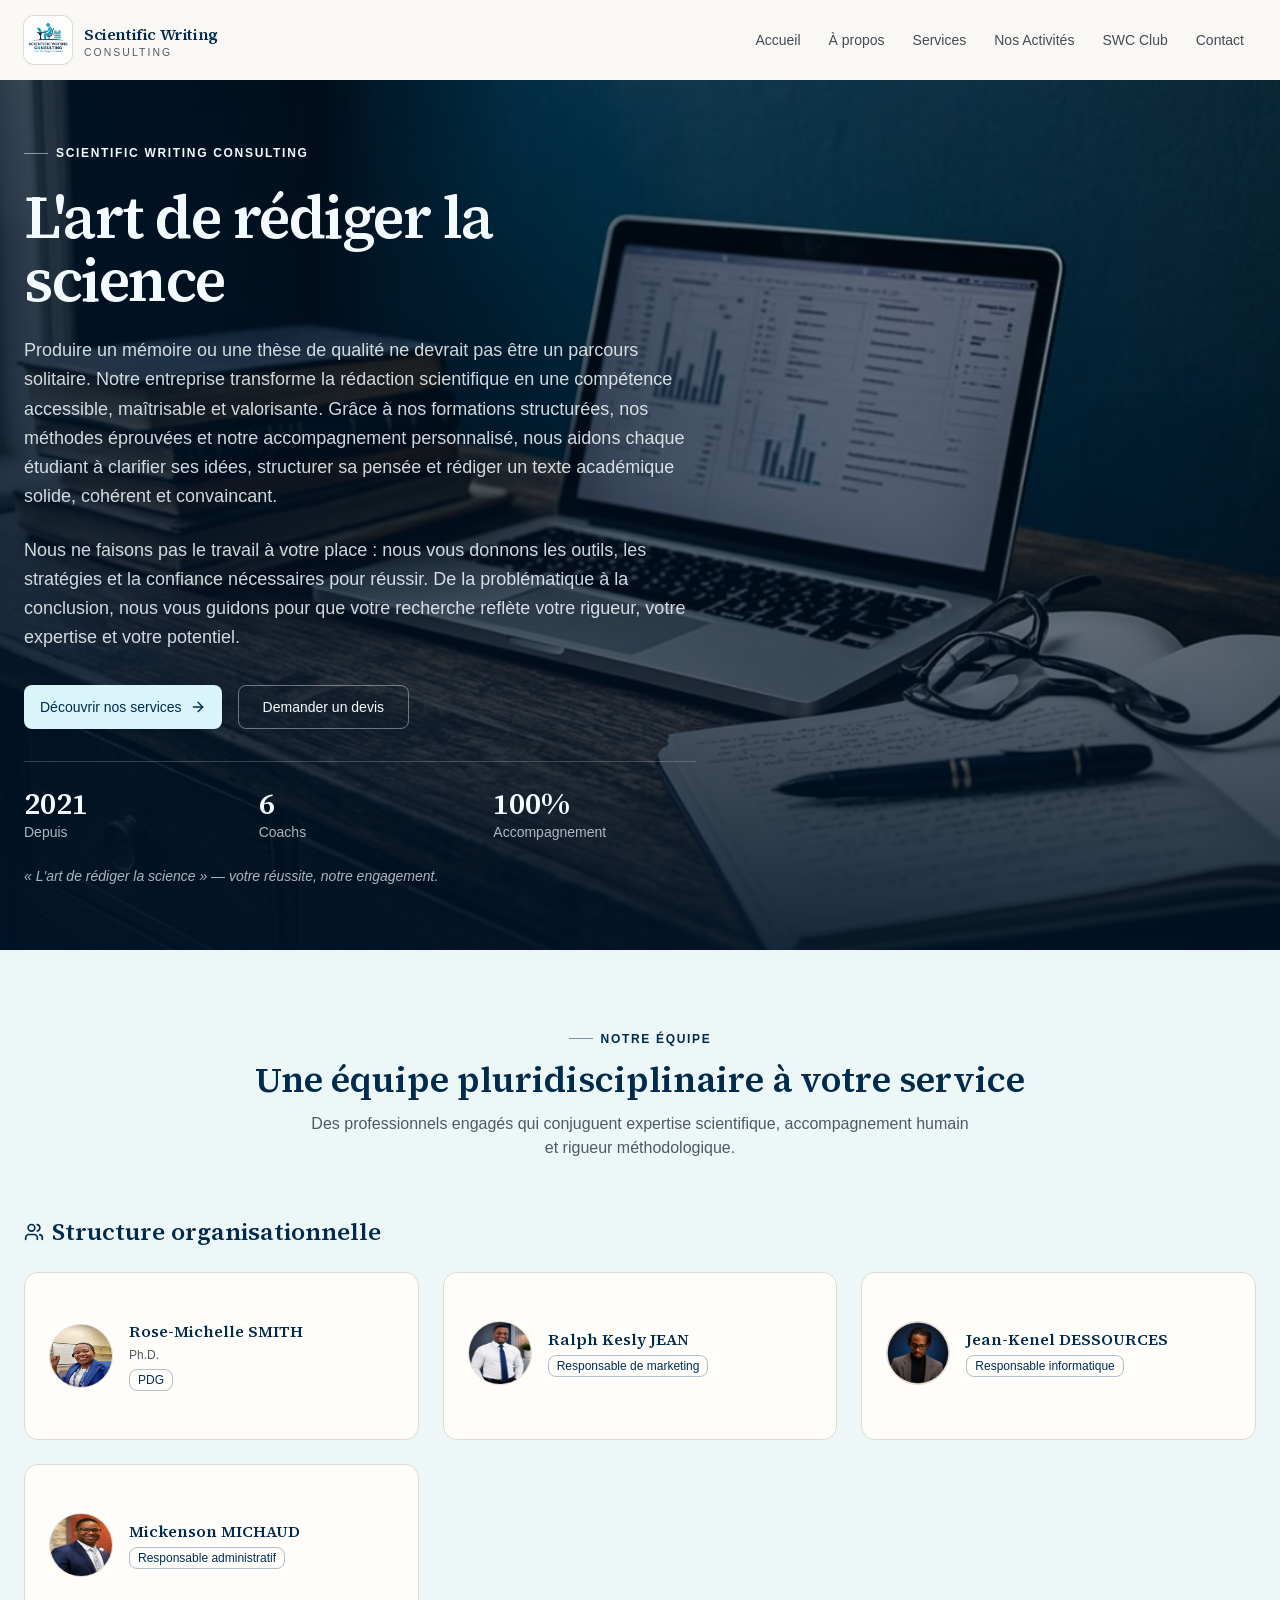
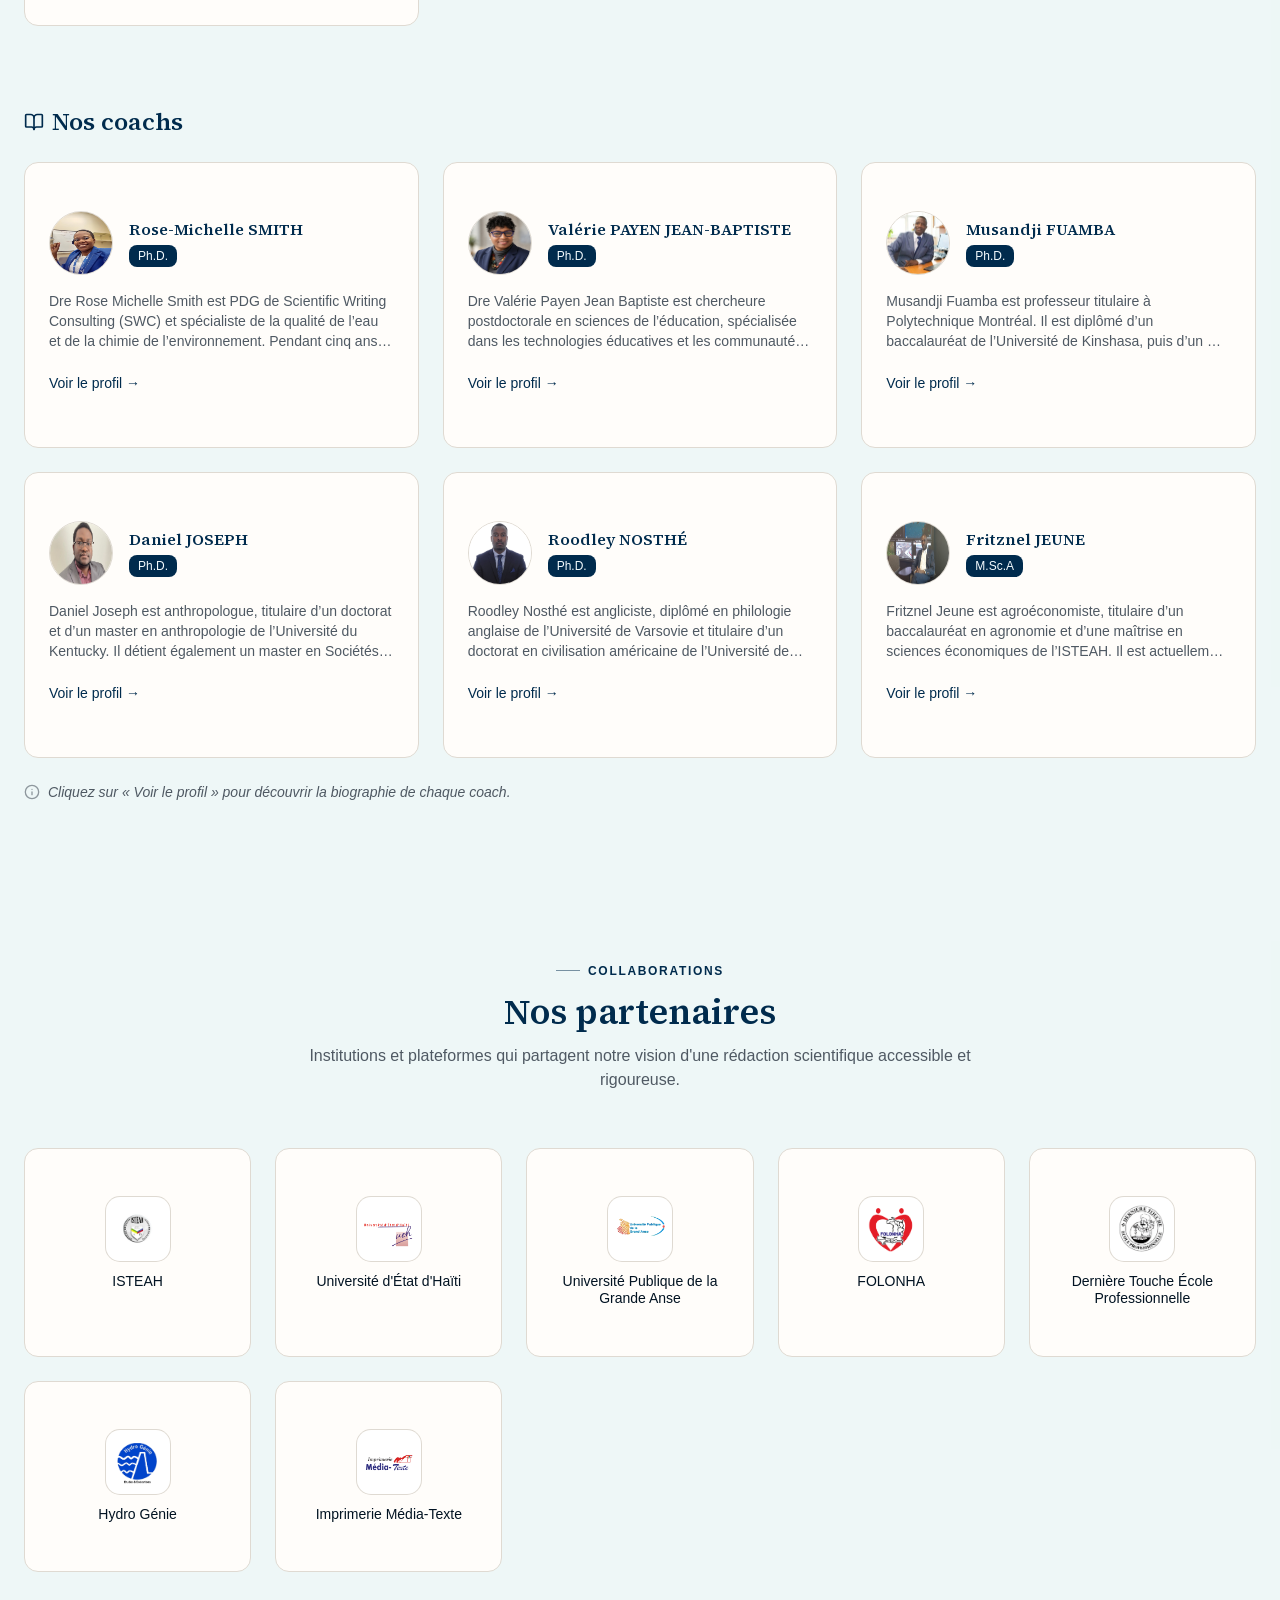
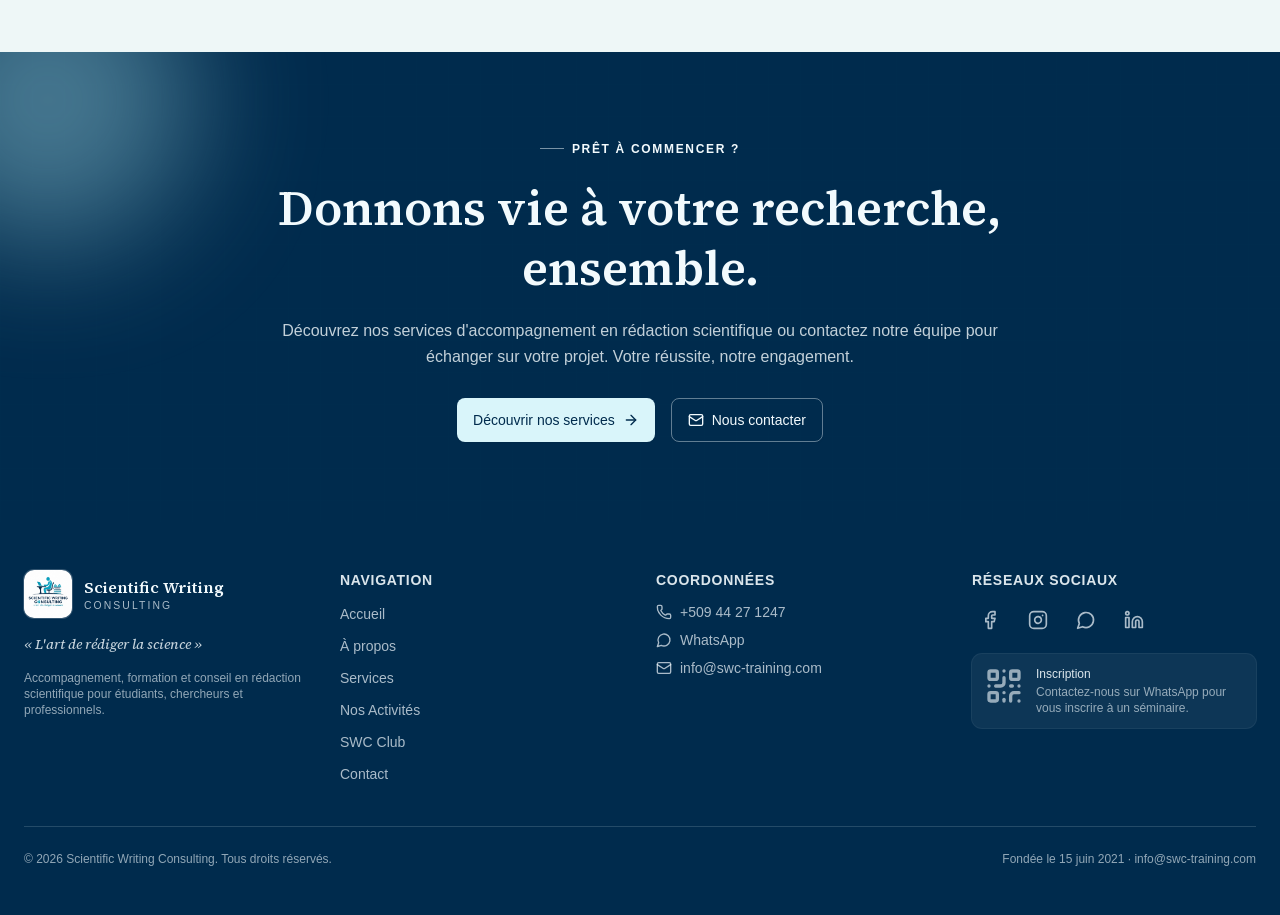
==== index.html @ 308db879 "first commit" ====
<!DOCTYPE html><html lang="fr"><head><meta charSet="utf-8"/><meta name="viewport" content="width=device-width, initial-scale=1"/><link rel="preload" href="/_next/static/media/68d403cf9f2c68c5-s.p.012bmydply3go.woff2" as="font" crossorigin="" type="font/woff2"/><link rel="preload" href="/_next/static/media/797e433ab948586e-s.p.0r6juujl39pe6.woff2" as="font" crossorigin="" type="font/woff2"/><link rel="preload" href="/_next/static/media/caa3a2e1cccd8315-s.p.0wgildi0cnwt9.woff2" as="font" crossorigin="" type="font/woff2"/><link rel="preload" href="/_next/static/media/ea3421846039b7f3-s.p.0l4a8qxfzwpm8.woff2" as="font" crossorigin="" type="font/woff2"/><link rel="preload" as="image" href="/logo_swc.jpeg"/><link rel="preload" as="image" href="/images/hero-workspace.jpg" fetchPriority="high"/><link rel="stylesheet" href="/_next/static/chunks/42yyr0wnncd2j.css" data-precedence="next"/><link rel="preload" as="script" fetchPriority="low" href="/_next/static/chunks/310vm2bl3xxpt.js"/><script src="/_next/static/chunks/19mx3mg6lkumu.js" async=""></script><script src="/_next/static/chunks/1c-u70674bdq7.js" async=""></script><script src="/_next/static/chunks/344n2zhqbh4pn.js" async=""></script><script src="/_next/static/chunks/turbopack-3a5o431ozw5hz.js" async=""></script><script src="/_next/static/chunks/3ved2ov6_w1-7.js" async=""></script><script src="/_next/static/chunks/07011v8iv4cds.js" async=""></script><script src="/_next/static/chunks/2ese00e2grcau.js" async=""></script><script src="/_next/static/chunks/3yhyhzmjqb4f9.js" async=""></script><script src="/_next/static/chunks/2fwpqcd2t05xp.js" async=""></script><script src="/_next/static/chunks/0gcjvzr7dg0ot.js" async=""></script><title>Scientific Writing Consulting — L&#x27;art de rédiger la science</title><meta name="description" content="Scientific Writing Consulting vous accompagne dans la rédaction scientifique : formations, consultations individuelles, relecture critique, révision linguistique et préparation de soutenance."/><meta name="author" content="Scientific Writing Consulting"/><link rel="manifest" href="/site.webmanifest"/><meta name="keywords" content="rédaction scientifique,mémoire,thèse,formation académique,relecture critique,Scientific Writing Consulting,SWC"/><meta property="og:title" content="Scientific Writing Consulting"/><meta property="og:description" content="L&#x27;art de rédiger la science"/><meta property="og:site_name" content="Scientific Writing Consulting"/><meta property="og:image" content="http://localhost:3000/og-image.jpg"/><meta property="og:image:width" content="1200"/><meta property="og:image:height" content="630"/><meta property="og:type" content="website"/><meta name="twitter:card" content="summary_large_image"/><meta name="twitter:title" content="Scientific Writing Consulting"/><meta name="twitter:description" content="L&#x27;art de rédiger la science"/><meta name="twitter:image" content="http://localhost:3000/og-image.jpg"/><meta name="twitter:image:width" content="1200"/><meta name="twitter:image:height" content="630"/><link rel="icon" href="/icon.png" type="image/png" sizes="512x512"/><link rel="icon" href="/favicon.ico"/><link rel="apple-touch-icon" href="/icon.png"/><meta name="next-size-adjust" content=""/><script src="/_next/static/chunks/0cz1d0mv5g_q7.js" noModule=""></script></head><body class="geist_a71539c9-module__T19VSG__variable geist_mono_8d43a2aa-module__8Li5zG__variable source_serif_4_a28f9ee8-module__Txuxna__variable antialiased bg-background text-foreground"><div hidden=""><!--$--><!--/$--></div><script>((a,b,c,d,e,f,g,h)=>{let i=document.documentElement,j=["light","dark"];function k(b){var c;(Array.isArray(a)?a:[a]).forEach(a=>{let c="class"===a,d=c&&f?e.map(a=>f[a]||a):e;c?(i.classList.remove(...d),i.classList.add(f&&f[b]?f[b]:b)):i.setAttribute(a,b)}),c=b,h&&j.includes(c)&&(i.style.colorScheme=c)}if(d)k(d);else try{let a=localStorage.getItem(b)||c,d=g&&"system"===a?window.matchMedia("(prefers-color-scheme: dark)").matches?"dark":"light":a;k(d)}catch(a){}})("class","theme","light",null,["light","dark"],null,false,true)</script><div class="min-h-screen flex flex-col"><header class="sticky top-0 z-40 w-full transition-all duration-300 bg-background/60 backdrop-blur-sm"><div class="container mx-auto max-w-7xl px-4 sm:px-6"><div class="flex h-16 sm:h-20 items-center justify-between gap-4"><a class="flex items-center gap-3 shrink-0 rounded-md focus-visible:outline-none focus-visible:ring-2 focus-visible:ring-ring focus-visible:ring-offset-2 focus-visible:ring-offset-background" href="/"><img src="/logo_swc.jpeg" alt="Scientific Writing Consulting" loading="eager" class="h-10 w-10 sm:h-12 sm:w-12 rounded-lg object-cover ring-1 ring-border"/><div class="hidden sm:flex flex-col leading-tight"><span class="font-serif text-base font-semibold tracking-tight text-primary">Scientific Writing</span><span class="text-[0.65rem] font-medium tracking-[0.2em] text-muted-foreground uppercase">Consulting</span></div></a><nav aria-label="Navigation principale" class="hidden lg:flex items-center gap-1"><a aria-current="page" class="relative px-3 py-2 text-sm font-medium rounded-md transition-colors focus-visible:outline-none focus-visible:ring-2 focus-visible:ring-ring focus-visible:ring-offset-2 focus-visible:ring-offset-background text-primary" href="/">Accueil<span class="absolute inset-x-3 -bottom-0.5 h-[2px] rounded-full bg-primary"></span></a><a class="relative px-3 py-2 text-sm font-medium rounded-md transition-colors focus-visible:outline-none focus-visible:ring-2 focus-visible:ring-ring focus-visible:ring-offset-2 focus-visible:ring-offset-background text-foreground/75 hover:text-primary" href="/apropos/">À propos</a><a class="relative px-3 py-2 text-sm font-medium rounded-md transition-colors focus-visible:outline-none focus-visible:ring-2 focus-visible:ring-ring focus-visible:ring-offset-2 focus-visible:ring-offset-background text-foreground/75 hover:text-primary" href="/services/">Services</a><a class="relative px-3 py-2 text-sm font-medium rounded-md transition-colors focus-visible:outline-none focus-visible:ring-2 focus-visible:ring-ring focus-visible:ring-offset-2 focus-visible:ring-offset-background text-foreground/75 hover:text-primary" href="/activites/">Nos Activités</a><a class="relative px-3 py-2 text-sm font-medium rounded-md transition-colors focus-visible:outline-none focus-visible:ring-2 focus-visible:ring-ring focus-visible:ring-offset-2 focus-visible:ring-offset-background text-foreground/75 hover:text-primary" href="/club/">SWC Club</a><a class="relative px-3 py-2 text-sm font-medium rounded-md transition-colors focus-visible:outline-none focus-visible:ring-2 focus-visible:ring-ring focus-visible:ring-offset-2 focus-visible:ring-offset-background text-foreground/75 hover:text-primary" href="/contact/">Contact</a></nav><div class="lg:hidden"><button data-slot="sheet-trigger" class="inline-flex items-center justify-center gap-2 whitespace-nowrap rounded-md text-sm font-medium transition-all disabled:pointer-events-none disabled:opacity-50 [&amp;_svg]:pointer-events-none [&amp;_svg:not([class*=&#x27;size-&#x27;])]:size-4 shrink-0 [&amp;_svg]:shrink-0 outline-none focus-visible:border-ring focus-visible:ring-ring/50 focus-visible:ring-[3px] aria-invalid:ring-destructive/20 dark:aria-invalid:ring-destructive/40 aria-invalid:border-destructive hover:bg-accent hover:text-accent-foreground dark:hover:bg-accent/50 size-9" aria-label="Menu" type="button" aria-haspopup="dialog" aria-expanded="false" data-state="closed"><svg xmlns="http://www.w3.org/2000/svg" width="24" height="24" viewBox="0 0 24 24" fill="none" stroke="currentColor" stroke-width="2" stroke-linecap="round" stroke-linejoin="round" class="lucide lucide-menu h-5 w-5" aria-hidden="true"><path d="M4 12h16"></path><path d="M4 18h16"></path><path d="M4 6h16"></path></svg></button></div></div></div></header><main class="flex flex-col flex-1"><div class="flex-1"><section id="accueil" class="relative scroll-mt-20 overflow-hidden min-h-[34rem] sm:min-h-[38rem] lg:min-h-[42rem] flex items-end"><div aria-hidden="true" class="absolute inset-0 swc-duotone"><img src="/images/hero-workspace.jpg" alt="Espace de travail académique — rédaction scientifique" loading="eager" fetchPriority="high" class="h-full w-full object-cover"/></div><div class="container mx-auto max-w-7xl px-4 sm:px-6 py-12 sm:py-16 relative"><div class="max-w-2xl flex flex-col gap-6"><span class="swc-kicker-invert" style="opacity:0;transform:translateY(16px)">Scientific Writing Consulting</span><h1 class="font-serif text-4xl sm:text-5xl lg:text-6xl font-semibold text-primary-foreground leading-[1.05] tracking-tight" style="opacity:0;transform:translateY(16px)">L&#x27;art de rédiger la science</h1><p class="text-base sm:text-lg text-primary-foreground/85 leading-relaxed" style="opacity:0;transform:translateY(16px)">Produire un mémoire ou une thèse de qualité ne devrait pas être un parcours solitaire. Notre entreprise transforme la rédaction scientifique en une compétence accessible, maîtrisable et valorisante. Grâce à nos formations structurées, nos méthodes éprouvées et notre accompagnement personnalisé, nous aidons chaque étudiant à clarifier ses idées, structurer sa pensée et rédiger un texte académique solide, cohérent et convaincant.</p><p class="text-base sm:text-lg text-primary-foreground/85 leading-relaxed" style="opacity:0;transform:translateY(16px)">Nous ne faisons pas le travail à votre place : nous vous donnons les outils, les stratégies et la confiance nécessaires pour réussir. De la problématique à la conclusion, nous vous guidons pour que votre recherche reflète votre rigueur, votre expertise et votre potentiel.</p><div class="flex flex-col sm:flex-row gap-3 sm:gap-4 pt-2" style="opacity:0;transform:translateY(16px)"><button data-slot="button" class="inline-flex items-center justify-center whitespace-nowrap text-sm font-medium transition-all disabled:pointer-events-none disabled:opacity-50 [&amp;_svg]:pointer-events-none [&amp;_svg:not([class*=&#x27;size-&#x27;])]:size-4 shrink-0 [&amp;_svg]:shrink-0 outline-none focus-visible:border-ring focus-visible:ring-ring/50 focus-visible:ring-[3px] aria-invalid:ring-destructive/20 dark:aria-invalid:ring-destructive/40 aria-invalid:border-destructive bg-secondary text-secondary-foreground shadow-xs hover:bg-secondary/80 h-10 rounded-md px-6 has-[&gt;svg]:px-4 min-h-11 gap-2">Découvrir nos services<svg xmlns="http://www.w3.org/2000/svg" width="24" height="24" viewBox="0 0 24 24" fill="none" stroke="currentColor" stroke-width="2" stroke-linecap="round" stroke-linejoin="round" class="lucide lucide-arrow-right h-4 w-4" aria-hidden="true"><path d="M5 12h14"></path><path d="m12 5 7 7-7 7"></path></svg></button><button data-slot="button" class="inline-flex items-center justify-center whitespace-nowrap text-sm font-medium transition-all disabled:pointer-events-none disabled:opacity-50 [&amp;_svg]:pointer-events-none [&amp;_svg:not([class*=&#x27;size-&#x27;])]:size-4 shrink-0 [&amp;_svg]:shrink-0 outline-none focus-visible:border-ring focus-visible:ring-ring/50 focus-visible:ring-[3px] aria-invalid:ring-destructive/20 dark:aria-invalid:ring-destructive/40 aria-invalid:border-destructive border shadow-xs dark:bg-input/30 dark:border-input dark:hover:bg-input/50 h-10 rounded-md px-6 has-[&gt;svg]:px-4 min-h-11 gap-2 border-primary-foreground/40 bg-transparent text-primary-foreground hover:bg-primary-foreground/10 hover:text-primary-foreground">Demander un devis</button></div><div class="grid grid-cols-3 gap-3 sm:gap-8 pt-6 mt-2 border-t border-primary-foreground/20" style="opacity:0;transform:translateY(16px)"><div class="flex flex-col"><span class="font-serif text-2xl sm:text-3xl font-semibold text-primary-foreground">2021</span><span class="text-xs sm:text-sm text-primary-foreground/70">Depuis</span></div><div class="flex flex-col"><span class="font-serif text-2xl sm:text-3xl font-semibold text-primary-foreground">6</span><span class="text-xs sm:text-sm text-primary-foreground/70">Coachs</span></div><div class="flex flex-col"><span class="font-serif text-2xl sm:text-3xl font-semibold text-primary-foreground">100%</span><span class="text-xs sm:text-sm text-primary-foreground/70">Accompagnement</span></div><span class="sr-only">Depuis 2021, 6 coachs Ph.D./M.Sc., 100% accompagnement humain.</span></div><p class="text-sm text-primary-foreground/70 italic" style="opacity:0;transform:translateY(16px)">« L&#x27;art de rédiger la science » — votre réussite, notre engagement.</p></div></div></section><section id="equipe" class="py-16 sm:py-20 scroll-mt-20 bg-secondary/40"><div class="container mx-auto max-w-7xl px-4 sm:px-6"><div class="flex flex-col items-center text-center gap-3 mb-10 sm:mb-14" style="opacity:0;transform:translateY(20px)"><span class="swc-kicker">Notre équipe</span><h2 class="font-serif text-3xl sm:text-4xl font-semibold text-primary">Une équipe pluridisciplinaire à votre service</h2><p class="text-muted-foreground max-w-2xl">Des professionnels engagés qui conjuguent expertise scientifique, accompagnement humain et rigueur méthodologique.</p></div><div class="mb-14 sm:mb-20" style="opacity:0;transform:translateY(20px)"><div class="flex items-center gap-2 mb-6"><svg xmlns="http://www.w3.org/2000/svg" width="24" height="24" viewBox="0 0 24 24" fill="none" stroke="currentColor" stroke-width="2" stroke-linecap="round" stroke-linejoin="round" class="lucide lucide-users h-5 w-5 text-primary" aria-hidden="true"><path d="M16 21v-2a4 4 0 0 0-4-4H6a4 4 0 0 0-4 4v2"></path><path d="M16 3.128a4 4 0 0 1 0 7.744"></path><path d="M22 21v-2a4 4 0 0 0-3-3.87"></path><circle cx="9" cy="7" r="4"></circle></svg><h3 class="font-serif text-xl sm:text-2xl font-semibold text-primary">Structure organisationnelle</h3></div><div class="grid grid-cols-1 sm:grid-cols-2 lg:grid-cols-3 gap-6"><div style="opacity:0;transform:translateY(20px)"><div data-slot="card" class="bg-card text-card-foreground flex flex-col gap-6 rounded-xl border py-6 h-full shadow-none hover:border-primary/30 transition-colors"><div data-slot="card-content" class="flex items-center gap-4 p-6"><span data-slot="avatar" class="relative flex size-8 overflow-hidden rounded-full h-16 w-16 border border-border shrink-0"><span data-slot="avatar-fallback" class="flex size-full items-center justify-center rounded-full bg-primary text-primary-foreground text-sm font-semibold">RM</span></span><div class="flex flex-col gap-1.5 min-w-0"><span class="font-serif font-semibold text-primary leading-tight">Rose-Michelle SMITH</span><span class="text-xs text-muted-foreground">Ph.D.</span><span data-slot="badge" class="inline-flex items-center justify-center rounded-md border px-2 py-0.5 text-xs font-medium whitespace-nowrap shrink-0 [&amp;&gt;svg]:size-3 gap-1 [&amp;&gt;svg]:pointer-events-none focus-visible:border-ring focus-visible:ring-ring/50 focus-visible:ring-[3px] aria-invalid:ring-destructive/20 dark:aria-invalid:ring-destructive/40 aria-invalid:border-destructive transition-[color,box-shadow] overflow-hidden [a&amp;]:hover:bg-accent [a&amp;]:hover:text-accent-foreground text-accent-foreground border-accent-foreground/30 w-fit">PDG</span></div></div></div></div><div style="opacity:0;transform:translateY(20px)"><div data-slot="card" class="bg-card text-card-foreground flex flex-col gap-6 rounded-xl border py-6 h-full shadow-none hover:border-primary/30 transition-colors"><div data-slot="card-content" class="flex items-center gap-4 p-6"><span data-slot="avatar" class="relative flex size-8 overflow-hidden rounded-full h-16 w-16 border border-border shrink-0"><span data-slot="avatar-fallback" class="flex size-full items-center justify-center rounded-full bg-primary text-primary-foreground text-sm font-semibold">RK</span></span><div class="flex flex-col gap-1.5 min-w-0"><span class="font-serif font-semibold text-primary leading-tight">Ralph Kesly JEAN</span><span data-slot="badge" class="inline-flex items-center justify-center rounded-md border px-2 py-0.5 text-xs font-medium whitespace-nowrap shrink-0 [&amp;&gt;svg]:size-3 gap-1 [&amp;&gt;svg]:pointer-events-none focus-visible:border-ring focus-visible:ring-ring/50 focus-visible:ring-[3px] aria-invalid:ring-destructive/20 dark:aria-invalid:ring-destructive/40 aria-invalid:border-destructive transition-[color,box-shadow] overflow-hidden [a&amp;]:hover:bg-accent [a&amp;]:hover:text-accent-foreground text-accent-foreground border-accent-foreground/30 w-fit">Responsable de marketing</span></div></div></div></div><div style="opacity:0;transform:translateY(20px)"><div data-slot="card" class="bg-card text-card-foreground flex flex-col gap-6 rounded-xl border py-6 h-full shadow-none hover:border-primary/30 transition-colors"><div data-slot="card-content" class="flex items-center gap-4 p-6"><span data-slot="avatar" class="relative flex size-8 overflow-hidden rounded-full h-16 w-16 border border-border shrink-0"><span data-slot="avatar-fallback" class="flex size-full items-center justify-center rounded-full bg-primary text-primary-foreground text-sm font-semibold">JK</span></span><div class="flex flex-col gap-1.5 min-w-0"><span class="font-serif font-semibold text-primary leading-tight">Jean-Kenel DESSOURCES</span><span data-slot="badge" class="inline-flex items-center justify-center rounded-md border px-2 py-0.5 text-xs font-medium whitespace-nowrap shrink-0 [&amp;&gt;svg]:size-3 gap-1 [&amp;&gt;svg]:pointer-events-none focus-visible:border-ring focus-visible:ring-ring/50 focus-visible:ring-[3px] aria-invalid:ring-destructive/20 dark:aria-invalid:ring-destructive/40 aria-invalid:border-destructive transition-[color,box-shadow] overflow-hidden [a&amp;]:hover:bg-accent [a&amp;]:hover:text-accent-foreground text-accent-foreground border-accent-foreground/30 w-fit">Responsable informatique</span></div></div></div></div><div style="opacity:0;transform:translateY(20px)"><div data-slot="card" class="bg-card text-card-foreground flex flex-col gap-6 rounded-xl border py-6 h-full shadow-none hover:border-primary/30 transition-colors"><div data-slot="card-content" class="flex items-center gap-4 p-6"><span data-slot="avatar" class="relative flex size-8 overflow-hidden rounded-full h-16 w-16 border border-border shrink-0"><span data-slot="avatar-fallback" class="flex size-full items-center justify-center rounded-full bg-primary text-primary-foreground text-sm font-semibold">MM</span></span><div class="flex flex-col gap-1.5 min-w-0"><span class="font-serif font-semibold text-primary leading-tight">Mickenson MICHAUD</span><span data-slot="badge" class="inline-flex items-center justify-center rounded-md border px-2 py-0.5 text-xs font-medium whitespace-nowrap shrink-0 [&amp;&gt;svg]:size-3 gap-1 [&amp;&gt;svg]:pointer-events-none focus-visible:border-ring focus-visible:ring-ring/50 focus-visible:ring-[3px] aria-invalid:ring-destructive/20 dark:aria-invalid:ring-destructive/40 aria-invalid:border-destructive transition-[color,box-shadow] overflow-hidden [a&amp;]:hover:bg-accent [a&amp;]:hover:text-accent-foreground text-accent-foreground border-accent-foreground/30 w-fit">Responsable administratif</span></div></div></div></div></div></div><div style="opacity:0;transform:translateY(20px)"><div class="flex items-center gap-2 mb-6"><svg xmlns="http://www.w3.org/2000/svg" width="24" height="24" viewBox="0 0 24 24" fill="none" stroke="currentColor" stroke-width="2" stroke-linecap="round" stroke-linejoin="round" class="lucide lucide-book-open h-5 w-5 text-primary" aria-hidden="true"><path d="M12 7v14"></path><path d="M3 18a1 1 0 0 1-1-1V4a1 1 0 0 1 1-1h5a4 4 0 0 1 4 4 4 4 0 0 1 4-4h5a1 1 0 0 1 1 1v13a1 1 0 0 1-1 1h-6a3 3 0 0 0-3 3 3 3 0 0 0-3-3z"></path></svg><h3 class="font-serif text-xl sm:text-2xl font-semibold text-primary">Nos coachs</h3></div><div class="grid grid-cols-1 sm:grid-cols-2 lg:grid-cols-3 gap-6"><div style="opacity:0;transform:translateY(20px)"><div data-slot="card" class="bg-card text-card-foreground flex flex-col gap-6 rounded-xl border py-6 h-full shadow-none hover:border-primary/30 transition-colors overflow-hidden"><div data-slot="card-content" class="flex flex-col gap-4 p-6"><div class="flex items-center gap-4"><span data-slot="avatar" class="relative flex size-8 overflow-hidden rounded-full h-16 w-16 border border-border shrink-0"><span data-slot="avatar-fallback" class="flex size-full items-center justify-center rounded-full bg-accent text-accent-foreground text-sm font-semibold">RM</span></span><div class="flex flex-col gap-1.5 min-w-0"><span class="font-serif font-semibold text-primary leading-tight">Rose-Michelle SMITH</span><span data-slot="badge" class="inline-flex items-center justify-center rounded-md border px-2 py-0.5 text-xs font-medium whitespace-nowrap shrink-0 [&amp;&gt;svg]:size-3 gap-1 [&amp;&gt;svg]:pointer-events-none focus-visible:border-ring focus-visible:ring-ring/50 focus-visible:ring-[3px] aria-invalid:ring-destructive/20 dark:aria-invalid:ring-destructive/40 aria-invalid:border-destructive transition-[color,box-shadow] overflow-hidden border-transparent bg-primary text-primary-foreground [a&amp;]:hover:bg-primary/90 w-fit">Ph.D.</span></div></div><p class="text-sm text-muted-foreground line-clamp-3">Dre Rose Michelle Smith est PDG de Scientific Writing Consulting (SWC) et spécialiste de la qualité de l’eau et de la chimie de l’environnement. Pendant cinq ans, elle a coordonné la Chaire UNESCO Femmes et Sciences pour le Développement, menant des initiatives nationales et internationales de promotion de la science pour encourager davantage de femmes en STIM. Elle a également été, durant huit ans, responsable de l’encadrement rédactionnel à l’ISTEAH, accompagnant des cohortes d’étudiants dans la production de travaux scientifiques. Depuis 2021, elle anime des séminaires et ateliers destinés aux étudiants de licence, master, doctorat ainsi qu’aux professionnels de recherche, afin de renforcer leurs compétences en rédaction scientifique. Depuis 2024, elle collabore avec Polytechnique Montréal, où elle contribue à l’analyse de la qualité de l’eau dans les projets de recherche et participe à l’encadrement des étudiants.</p><button data-slot="button" class="inline-flex items-center justify-center whitespace-nowrap text-sm font-medium transition-all disabled:pointer-events-none disabled:opacity-50 [&amp;_svg]:pointer-events-none [&amp;_svg:not([class*=&#x27;size-&#x27;])]:size-4 shrink-0 [&amp;_svg]:shrink-0 outline-none focus-visible:border-ring focus-visible:ring-ring/50 focus-visible:ring-[3px] aria-invalid:ring-destructive/20 dark:aria-invalid:ring-destructive/40 aria-invalid:border-destructive dark:hover:bg-accent/50 h-8 rounded-md gap-1.5 has-[&gt;svg]:px-2.5 w-fit text-primary hover:text-primary px-0 hover:bg-transparent">Voir le profil →</button></div></div></div><div style="opacity:0;transform:translateY(20px)"><div data-slot="card" class="bg-card text-card-foreground flex flex-col gap-6 rounded-xl border py-6 h-full shadow-none hover:border-primary/30 transition-colors overflow-hidden"><div data-slot="card-content" class="flex flex-col gap-4 p-6"><div class="flex items-center gap-4"><span data-slot="avatar" class="relative flex size-8 overflow-hidden rounded-full h-16 w-16 border border-border shrink-0"><span data-slot="avatar-fallback" class="flex size-full items-center justify-center rounded-full bg-accent text-accent-foreground text-sm font-semibold">VP</span></span><div class="flex flex-col gap-1.5 min-w-0"><span class="font-serif font-semibold text-primary leading-tight">Valérie PAYEN JEAN-BAPTISTE</span><span data-slot="badge" class="inline-flex items-center justify-center rounded-md border px-2 py-0.5 text-xs font-medium whitespace-nowrap shrink-0 [&amp;&gt;svg]:size-3 gap-1 [&amp;&gt;svg]:pointer-events-none focus-visible:border-ring focus-visible:ring-ring/50 focus-visible:ring-[3px] aria-invalid:ring-destructive/20 dark:aria-invalid:ring-destructive/40 aria-invalid:border-destructive transition-[color,box-shadow] overflow-hidden border-transparent bg-primary text-primary-foreground [a&amp;]:hover:bg-primary/90 w-fit">Ph.D.</span></div></div><p class="text-sm text-muted-foreground line-clamp-3">Dre Valérie Payen Jean Baptiste est chercheure postdoctorale en sciences de l’éducation, spécialisée dans les technologies éducatives et les communautés de pratique. Elle mène ses travaux à l’Université TÉLUQ, où elle conçoit des dispositifs pédagogiques innovants intégrant l’IA et les ressources éducatives ouvertes. Elle a également travaillé comme chercheure postdoctorale et assistante d’enseignement à l’Université de Genève, au sein de l’unité TECFA, sur l’éducation numérique. Son parcours international, entre Haïti, la Suisse, les États Unis et le Canada, nourrit une approche ancrée dans la diversité culturelle et intellectuelle. Coach à SWC, elle contribue à la formation en rédaction scientifique et à l’accompagnement méthodologique des étudiants.</p><button data-slot="button" class="inline-flex items-center justify-center whitespace-nowrap text-sm font-medium transition-all disabled:pointer-events-none disabled:opacity-50 [&amp;_svg]:pointer-events-none [&amp;_svg:not([class*=&#x27;size-&#x27;])]:size-4 shrink-0 [&amp;_svg]:shrink-0 outline-none focus-visible:border-ring focus-visible:ring-ring/50 focus-visible:ring-[3px] aria-invalid:ring-destructive/20 dark:aria-invalid:ring-destructive/40 aria-invalid:border-destructive dark:hover:bg-accent/50 h-8 rounded-md gap-1.5 has-[&gt;svg]:px-2.5 w-fit text-primary hover:text-primary px-0 hover:bg-transparent">Voir le profil →</button></div></div></div><div style="opacity:0;transform:translateY(20px)"><div data-slot="card" class="bg-card text-card-foreground flex flex-col gap-6 rounded-xl border py-6 h-full shadow-none hover:border-primary/30 transition-colors overflow-hidden"><div data-slot="card-content" class="flex flex-col gap-4 p-6"><div class="flex items-center gap-4"><span data-slot="avatar" class="relative flex size-8 overflow-hidden rounded-full h-16 w-16 border border-border shrink-0"><span data-slot="avatar-fallback" class="flex size-full items-center justify-center rounded-full bg-accent text-accent-foreground text-sm font-semibold">MF</span></span><div class="flex flex-col gap-1.5 min-w-0"><span class="font-serif font-semibold text-primary leading-tight">Musandji FUAMBA</span><span data-slot="badge" class="inline-flex items-center justify-center rounded-md border px-2 py-0.5 text-xs font-medium whitespace-nowrap shrink-0 [&amp;&gt;svg]:size-3 gap-1 [&amp;&gt;svg]:pointer-events-none focus-visible:border-ring focus-visible:ring-ring/50 focus-visible:ring-[3px] aria-invalid:ring-destructive/20 dark:aria-invalid:ring-destructive/40 aria-invalid:border-destructive transition-[color,box-shadow] overflow-hidden border-transparent bg-primary text-primary-foreground [a&amp;]:hover:bg-primary/90 w-fit">Ph.D.</span></div></div><p class="text-sm text-muted-foreground line-clamp-3">Musandji Fuamba est professeur titulaire à Polytechnique Montréal. Il est diplômé d’un baccalauréat de l’Université de Kinshasa, puis d’un M. Sc. A et d’un Ph. D. de la Katholieke Universiteit Leuven. Ses expertises couvrent la hydrologie, la hydraulique, la gestion durable des eaux pluviales, la gestion par bassins versants, la conception des aménagements hydroélectriques et la gestion des écoulements transitoires dans les systèmes hydrauliques. Il est également PDG de Hydrognénie, où il contribue au développement de solutions innovantes en génie de l’eau. Coach à SWC, il accompagne les étudiants dans la rédaction d’articles scientifiques et le développement de compétences en communication scientifique.</p><button data-slot="button" class="inline-flex items-center justify-center whitespace-nowrap text-sm font-medium transition-all disabled:pointer-events-none disabled:opacity-50 [&amp;_svg]:pointer-events-none [&amp;_svg:not([class*=&#x27;size-&#x27;])]:size-4 shrink-0 [&amp;_svg]:shrink-0 outline-none focus-visible:border-ring focus-visible:ring-ring/50 focus-visible:ring-[3px] aria-invalid:ring-destructive/20 dark:aria-invalid:ring-destructive/40 aria-invalid:border-destructive dark:hover:bg-accent/50 h-8 rounded-md gap-1.5 has-[&gt;svg]:px-2.5 w-fit text-primary hover:text-primary px-0 hover:bg-transparent">Voir le profil →</button></div></div></div><div style="opacity:0;transform:translateY(20px)"><div data-slot="card" class="bg-card text-card-foreground flex flex-col gap-6 rounded-xl border py-6 h-full shadow-none hover:border-primary/30 transition-colors overflow-hidden"><div data-slot="card-content" class="flex flex-col gap-4 p-6"><div class="flex items-center gap-4"><span data-slot="avatar" class="relative flex size-8 overflow-hidden rounded-full h-16 w-16 border border-border shrink-0"><span data-slot="avatar-fallback" class="flex size-full items-center justify-center rounded-full bg-accent text-accent-foreground text-sm font-semibold">DJ</span></span><div class="flex flex-col gap-1.5 min-w-0"><span class="font-serif font-semibold text-primary leading-tight">Daniel JOSEPH</span><span data-slot="badge" class="inline-flex items-center justify-center rounded-md border px-2 py-0.5 text-xs font-medium whitespace-nowrap shrink-0 [&amp;&gt;svg]:size-3 gap-1 [&amp;&gt;svg]:pointer-events-none focus-visible:border-ring focus-visible:ring-ring/50 focus-visible:ring-[3px] aria-invalid:ring-destructive/20 dark:aria-invalid:ring-destructive/40 aria-invalid:border-destructive transition-[color,box-shadow] overflow-hidden border-transparent bg-primary text-primary-foreground [a&amp;]:hover:bg-primary/90 w-fit">Ph.D.</span></div></div><p class="text-sm text-muted-foreground line-clamp-3">Daniel Joseph est anthropologue, titulaire d’un doctorat et d’un master en anthropologie de l’Université du Kentucky. Il détient également un master en Sociétés et Cultures étrangères de l’Université de Poitiers et une licence en Langues modernes de l’ENS/UEH. Il est Professeur Assistant à Eastern Kentucky University, où il enseigne l’anthropologie, les cultures caribéennes, la migration et l’économie anthropologique. Ses recherches portent sur le transnationalisme, la diaspora, la migration, la race, l’identité, la citoyenneté et l’économie informelle dans la Caraïbe. Il travaille actuellement sur les Dominicains d’ascendance haïtienne déplacés à Anse à Pitres, Haïti. Coach à SWC, il accompagne les étudiants dans la révision linguistique et la rédaction d’articles scientifiques.</p><button data-slot="button" class="inline-flex items-center justify-center whitespace-nowrap text-sm font-medium transition-all disabled:pointer-events-none disabled:opacity-50 [&amp;_svg]:pointer-events-none [&amp;_svg:not([class*=&#x27;size-&#x27;])]:size-4 shrink-0 [&amp;_svg]:shrink-0 outline-none focus-visible:border-ring focus-visible:ring-ring/50 focus-visible:ring-[3px] aria-invalid:ring-destructive/20 dark:aria-invalid:ring-destructive/40 aria-invalid:border-destructive dark:hover:bg-accent/50 h-8 rounded-md gap-1.5 has-[&gt;svg]:px-2.5 w-fit text-primary hover:text-primary px-0 hover:bg-transparent">Voir le profil →</button></div></div></div><div style="opacity:0;transform:translateY(20px)"><div data-slot="card" class="bg-card text-card-foreground flex flex-col gap-6 rounded-xl border py-6 h-full shadow-none hover:border-primary/30 transition-colors overflow-hidden"><div data-slot="card-content" class="flex flex-col gap-4 p-6"><div class="flex items-center gap-4"><span data-slot="avatar" class="relative flex size-8 overflow-hidden rounded-full h-16 w-16 border border-border shrink-0"><span data-slot="avatar-fallback" class="flex size-full items-center justify-center rounded-full bg-accent text-accent-foreground text-sm font-semibold">RN</span></span><div class="flex flex-col gap-1.5 min-w-0"><span class="font-serif font-semibold text-primary leading-tight">Roodley NOSTHÉ</span><span data-slot="badge" class="inline-flex items-center justify-center rounded-md border px-2 py-0.5 text-xs font-medium whitespace-nowrap shrink-0 [&amp;&gt;svg]:size-3 gap-1 [&amp;&gt;svg]:pointer-events-none focus-visible:border-ring focus-visible:ring-ring/50 focus-visible:ring-[3px] aria-invalid:ring-destructive/20 dark:aria-invalid:ring-destructive/40 aria-invalid:border-destructive transition-[color,box-shadow] overflow-hidden border-transparent bg-primary text-primary-foreground [a&amp;]:hover:bg-primary/90 w-fit">Ph.D.</span></div></div><p class="text-sm text-muted-foreground line-clamp-3">Roodley Nosthé est angliciste, diplômé en philologie anglaise de l’Université de Varsovie et titulaire d’un doctorat en civilisation américaine de l’Université de Poitiers. Ancien étudiant du département de Langues Vivantes de l’ENS (UEH), il évolue depuis plus de dix ans dans le secteur des services informatiques en Pologne. Son parcours l’a exposé très tôt à la langue anglaise et à la culture américaine, qu’il approfondit également à travers un master en droit américain des affaires. Coach à SWC, il accompagne les étudiants dans la révision linguistique et la rédaction d’articles scientifiques.</p><button data-slot="button" class="inline-flex items-center justify-center whitespace-nowrap text-sm font-medium transition-all disabled:pointer-events-none disabled:opacity-50 [&amp;_svg]:pointer-events-none [&amp;_svg:not([class*=&#x27;size-&#x27;])]:size-4 shrink-0 [&amp;_svg]:shrink-0 outline-none focus-visible:border-ring focus-visible:ring-ring/50 focus-visible:ring-[3px] aria-invalid:ring-destructive/20 dark:aria-invalid:ring-destructive/40 aria-invalid:border-destructive dark:hover:bg-accent/50 h-8 rounded-md gap-1.5 has-[&gt;svg]:px-2.5 w-fit text-primary hover:text-primary px-0 hover:bg-transparent">Voir le profil →</button></div></div></div><div style="opacity:0;transform:translateY(20px)"><div data-slot="card" class="bg-card text-card-foreground flex flex-col gap-6 rounded-xl border py-6 h-full shadow-none hover:border-primary/30 transition-colors overflow-hidden"><div data-slot="card-content" class="flex flex-col gap-4 p-6"><div class="flex items-center gap-4"><span data-slot="avatar" class="relative flex size-8 overflow-hidden rounded-full h-16 w-16 border border-border shrink-0"><span data-slot="avatar-fallback" class="flex size-full items-center justify-center rounded-full bg-accent text-accent-foreground text-sm font-semibold">FJ</span></span><div class="flex flex-col gap-1.5 min-w-0"><span class="font-serif font-semibold text-primary leading-tight">Fritznel JEUNE</span><span data-slot="badge" class="inline-flex items-center justify-center rounded-md border px-2 py-0.5 text-xs font-medium whitespace-nowrap shrink-0 [&amp;&gt;svg]:size-3 gap-1 [&amp;&gt;svg]:pointer-events-none focus-visible:border-ring focus-visible:ring-ring/50 focus-visible:ring-[3px] aria-invalid:ring-destructive/20 dark:aria-invalid:ring-destructive/40 aria-invalid:border-destructive transition-[color,box-shadow] overflow-hidden border-transparent bg-primary text-primary-foreground [a&amp;]:hover:bg-primary/90 w-fit">M.Sc.A</span></div></div><p class="text-sm text-muted-foreground line-clamp-3">Fritznel Jeune est agroéconomiste, titulaire d’un baccalauréat en agronomie et d’une maîtrise en sciences économiques de l’ISTEAH. Il est actuellement en fin de sa deuxième maîtrise en économie appliquée à HEC Montréal et admis au doctorat en ingénierie de l’environnement à l’École de Technologie Supérieure (ÉTS). Il travaille comme assistant de recherche au CERIEC-ÉTS sur des enjeux de biodiversité, d’agroforesterie et d’économie circulaire. Il a également été stagiaire de recherche à Polytechnique Montréal et au CIRANO. Son expertise combine agronomie, économie appliquée et sciences de l’environnement, en mobilisant notamment les méthodes quantitatives et économétries spatiales pour étudier la durabilité des systèmes agricoles, la biodiversité et l’économie circulaire.</p><button data-slot="button" class="inline-flex items-center justify-center whitespace-nowrap text-sm font-medium transition-all disabled:pointer-events-none disabled:opacity-50 [&amp;_svg]:pointer-events-none [&amp;_svg:not([class*=&#x27;size-&#x27;])]:size-4 shrink-0 [&amp;_svg]:shrink-0 outline-none focus-visible:border-ring focus-visible:ring-ring/50 focus-visible:ring-[3px] aria-invalid:ring-destructive/20 dark:aria-invalid:ring-destructive/40 aria-invalid:border-destructive dark:hover:bg-accent/50 h-8 rounded-md gap-1.5 has-[&gt;svg]:px-2.5 w-fit text-primary hover:text-primary px-0 hover:bg-transparent">Voir le profil →</button></div></div></div></div><p class="mt-6 text-sm text-muted-foreground italic flex items-center gap-2"><svg xmlns="http://www.w3.org/2000/svg" width="24" height="24" viewBox="0 0 24 24" fill="none" stroke="currentColor" stroke-width="2" stroke-linecap="round" stroke-linejoin="round" class="lucide lucide-info h-4 w-4 opacity-60" aria-hidden="true"><circle cx="12" cy="12" r="10"></circle><path d="M12 16v-4"></path><path d="M12 8h.01"></path></svg>Cliquez sur « Voir le profil » pour découvrir la biographie de chaque coach.</p></div></div></section><section id="partenaires" class="py-16 sm:py-20 scroll-mt-20 bg-secondary/40"><div class="container mx-auto max-w-7xl px-4 sm:px-6"><div class="flex flex-col items-center text-center gap-3 mb-10 sm:mb-14" style="opacity:0;transform:translateY(20px)"><span class="swc-kicker">Collaborations</span><h2 class="font-serif text-3xl sm:text-4xl font-semibold text-primary">Nos partenaires</h2><p class="text-muted-foreground max-w-2xl">Institutions et plateformes qui partagent notre vision d&#x27;une rédaction scientifique accessible et rigoureuse.</p></div><div class="grid grid-cols-2 sm:grid-cols-3 lg:grid-cols-5 gap-4 sm:gap-6"><div style="opacity:0;transform:translateY(20px)"><div data-slot="card" class="bg-card text-card-foreground flex flex-col gap-6 rounded-xl border py-6 h-full shadow-none hover:border-primary/30 transition-colors"><div data-slot="card-content" class="flex flex-col items-center justify-center text-center gap-3 p-5 sm:p-6 min-h-[8.5rem]"><div class="flex h-16 w-16 items-center justify-center overflow-hidden rounded-xl bg-white ring-1 ring-border"><img src="/images/isteah.jpg" alt="Logo ISTEAH" loading="lazy" decoding="async" class="h-full w-full object-contain p-1.5"/></div><span class="text-sm font-medium leading-tight text-foreground">ISTEAH</span></div></div></div><div style="opacity:0;transform:translateY(20px)"><div data-slot="card" class="bg-card text-card-foreground flex flex-col gap-6 rounded-xl border py-6 h-full shadow-none hover:border-primary/30 transition-colors"><div data-slot="card-content" class="flex flex-col items-center justify-center text-center gap-3 p-5 sm:p-6 min-h-[8.5rem]"><div class="flex h-16 w-16 items-center justify-center overflow-hidden rounded-xl bg-white ring-1 ring-border"><img src="/images/ueh.png" alt="Logo Université d&#x27;État d&#x27;Haïti" loading="lazy" decoding="async" class="h-full w-full object-contain p-1.5"/></div><span class="text-sm font-medium leading-tight text-foreground">Université d&#x27;État d&#x27;Haïti</span></div></div></div><div style="opacity:0;transform:translateY(20px)"><div data-slot="card" class="bg-card text-card-foreground flex flex-col gap-6 rounded-xl border py-6 h-full shadow-none hover:border-primary/30 transition-colors"><div data-slot="card-content" class="flex flex-col items-center justify-center text-center gap-3 p-5 sm:p-6 min-h-[8.5rem]"><div class="flex h-16 w-16 items-center justify-center overflow-hidden rounded-xl bg-white ring-1 ring-border"><img src="/images/upgd.png" alt="Logo Université Publique de la Grande Anse" loading="lazy" decoding="async" class="h-full w-full object-contain p-1.5"/></div><span class="text-sm font-medium leading-tight text-foreground">Université Publique de la Grande Anse</span></div></div></div><div style="opacity:0;transform:translateY(20px)"><div data-slot="card" class="bg-card text-card-foreground flex flex-col gap-6 rounded-xl border py-6 h-full shadow-none hover:border-primary/30 transition-colors"><div data-slot="card-content" class="flex flex-col items-center justify-center text-center gap-3 p-5 sm:p-6 min-h-[8.5rem]"><div class="flex h-16 w-16 items-center justify-center overflow-hidden rounded-xl bg-white ring-1 ring-border"><img src="/images/folonha.png" alt="Logo FOLONHA" loading="lazy" decoding="async" class="h-full w-full object-contain p-1.5"/></div><span class="text-sm font-medium leading-tight text-foreground">FOLONHA</span></div></div></div><div style="opacity:0;transform:translateY(20px)"><div data-slot="card" class="bg-card text-card-foreground flex flex-col gap-6 rounded-xl border py-6 h-full shadow-none hover:border-primary/30 transition-colors"><div data-slot="card-content" class="flex flex-col items-center justify-center text-center gap-3 p-5 sm:p-6 min-h-[8.5rem]"><div class="flex h-16 w-16 items-center justify-center overflow-hidden rounded-xl bg-white ring-1 ring-border"><img src="/images/derniereTouche.png" alt="Logo Dernière Touche École Professionnelle" loading="lazy" decoding="async" class="h-full w-full object-contain p-1.5"/></div><span class="text-sm font-medium leading-tight text-foreground">Dernière Touche École Professionnelle</span></div></div></div><div style="opacity:0;transform:translateY(20px)"><div data-slot="card" class="bg-card text-card-foreground flex flex-col gap-6 rounded-xl border py-6 h-full shadow-none hover:border-primary/30 transition-colors"><div data-slot="card-content" class="flex flex-col items-center justify-center text-center gap-3 p-5 sm:p-6 min-h-[8.5rem]"><div class="flex h-16 w-16 items-center justify-center overflow-hidden rounded-xl bg-white ring-1 ring-border"><img src="/images/hydroGenie.png" alt="Logo Hydro Génie" loading="lazy" decoding="async" class="h-full w-full object-contain p-1.5"/></div><span class="text-sm font-medium leading-tight text-foreground">Hydro Génie</span></div></div></div><div style="opacity:0;transform:translateY(20px)"><div data-slot="card" class="bg-card text-card-foreground flex flex-col gap-6 rounded-xl border py-6 h-full shadow-none hover:border-primary/30 transition-colors"><div data-slot="card-content" class="flex flex-col items-center justify-center text-center gap-3 p-5 sm:p-6 min-h-[8.5rem]"><div class="flex h-16 w-16 items-center justify-center overflow-hidden rounded-xl bg-white ring-1 ring-border"><img src="/images/mediaTexte.png" alt="Logo Imprimerie Média-Texte" loading="lazy" decoding="async" class="h-full w-full object-contain p-1.5"/></div><span class="text-sm font-medium leading-tight text-foreground">Imprimerie Média-Texte</span></div></div></div></div></div></section><section class="relative py-16 sm:py-20 overflow-hidden bg-primary text-primary-foreground"><div aria-hidden="true" class="absolute inset-0 swc-grid-bg opacity-15"></div><div aria-hidden="true" class="absolute -top-24 -left-24 h-72 w-72 rounded-full bg-accent/40 blur-3xl"></div><div class="container mx-auto max-w-7xl px-4 sm:px-6 relative"><div class="mx-auto max-w-3xl text-center space-y-5"><span class="swc-kicker-invert justify-center">Prêt à commencer ?</span><h2 class="font-serif text-3xl sm:text-4xl lg:text-5xl font-semibold leading-tight">Donnons vie à votre recherche, ensemble.</h2><p class="text-sm sm:text-base text-primary-foreground/80 leading-relaxed">Découvrez nos services d&#x27;accompagnement en rédaction scientifique ou contactez notre équipe pour échanger sur votre projet. Votre réussite, notre engagement.</p><div class="flex flex-col sm:flex-row items-center justify-center gap-3 sm:gap-4 pt-2"><a data-slot="button" class="inline-flex items-center justify-center whitespace-nowrap text-sm font-medium transition-all disabled:pointer-events-none disabled:opacity-50 [&amp;_svg]:pointer-events-none [&amp;_svg:not([class*=&#x27;size-&#x27;])]:size-4 shrink-0 [&amp;_svg]:shrink-0 outline-none focus-visible:border-ring focus-visible:ring-ring/50 focus-visible:ring-[3px] aria-invalid:ring-destructive/20 dark:aria-invalid:ring-destructive/40 aria-invalid:border-destructive bg-secondary text-secondary-foreground shadow-xs hover:bg-secondary/80 h-10 rounded-md px-6 has-[&gt;svg]:px-4 min-h-11 gap-2 w-full sm:w-auto" href="/services/">Découvrir nos services<svg xmlns="http://www.w3.org/2000/svg" width="24" height="24" viewBox="0 0 24 24" fill="none" stroke="currentColor" stroke-width="2" stroke-linecap="round" stroke-linejoin="round" class="lucide lucide-arrow-right h-4 w-4" aria-hidden="true"><path d="M5 12h14"></path><path d="m12 5 7 7-7 7"></path></svg></a><a data-slot="button" class="inline-flex items-center justify-center whitespace-nowrap text-sm font-medium transition-all disabled:pointer-events-none disabled:opacity-50 [&amp;_svg]:pointer-events-none [&amp;_svg:not([class*=&#x27;size-&#x27;])]:size-4 shrink-0 [&amp;_svg]:shrink-0 outline-none focus-visible:border-ring focus-visible:ring-ring/50 focus-visible:ring-[3px] aria-invalid:ring-destructive/20 dark:aria-invalid:ring-destructive/40 aria-invalid:border-destructive border shadow-xs dark:bg-input/30 dark:border-input dark:hover:bg-input/50 h-10 rounded-md px-6 has-[&gt;svg]:px-4 min-h-11 gap-2 w-full sm:w-auto border-primary-foreground/40 bg-transparent text-primary-foreground hover:bg-primary-foreground/10 hover:text-primary-foreground" href="/contact/"><svg xmlns="http://www.w3.org/2000/svg" width="24" height="24" viewBox="0 0 24 24" fill="none" stroke="currentColor" stroke-width="2" stroke-linecap="round" stroke-linejoin="round" class="lucide lucide-mail h-4 w-4" aria-hidden="true"><path d="m22 7-8.991 5.727a2 2 0 0 1-2.009 0L2 7"></path><rect x="2" y="4" width="20" height="16" rx="2"></rect></svg>Nous contacter</a></div></div></div></section></div><!--$--><!--/$--></main><footer class="mt-auto bg-primary text-primary-foreground"><div class="container mx-auto max-w-7xl px-4 sm:px-6 py-12"><div class="grid grid-cols-1 md:grid-cols-2 lg:grid-cols-4 gap-8"><div class="space-y-4"><a class="flex items-center gap-3 focus-visible:outline-none focus-visible:ring-2 focus-visible:ring-primary-foreground/70 focus-visible:ring-offset-2 focus-visible:ring-offset-primary rounded-sm" href="/"><img src="/logo_swc.jpeg" alt="Scientific Writing Consulting" loading="lazy" class="h-12 w-12 rounded-lg object-cover bg-white/10 ring-1 ring-white/20"/><div class="leading-tight"><p class="font-serif text-base font-semibold">Scientific Writing</p><p class="text-[0.65rem] tracking-[0.2em] text-primary-foreground/70 uppercase">Consulting</p></div></a><p class="font-serif text-sm text-primary-foreground/80 italic">« L&#x27;art de rédiger la science »</p><p class="text-xs text-primary-foreground/60">Accompagnement, formation et conseil en rédaction scientifique pour étudiants, chercheurs et professionnels.</p></div><nav aria-label="Pied de page" class="space-y-3"><h2 class="text-sm font-semibold uppercase tracking-wider text-primary-foreground/90">Navigation</h2><ul class="space-y-2"><li><a aria-current="page" class="text-sm transition-colors focus-visible:outline-none focus-visible:ring-2 focus-visible:ring-primary-foreground/70 focus-visible:ring-offset-2 focus-visible:ring-offset-primary rounded-sm text-primary-foreground font-medium" href="/">Accueil</a></li><li><a class="text-sm transition-colors focus-visible:outline-none focus-visible:ring-2 focus-visible:ring-primary-foreground/70 focus-visible:ring-offset-2 focus-visible:ring-offset-primary rounded-sm text-primary-foreground/70 hover:text-primary-foreground" href="/apropos/">À propos</a></li><li><a class="text-sm transition-colors focus-visible:outline-none focus-visible:ring-2 focus-visible:ring-primary-foreground/70 focus-visible:ring-offset-2 focus-visible:ring-offset-primary rounded-sm text-primary-foreground/70 hover:text-primary-foreground" href="/services/">Services</a></li><li><a class="text-sm transition-colors focus-visible:outline-none focus-visible:ring-2 focus-visible:ring-primary-foreground/70 focus-visible:ring-offset-2 focus-visible:ring-offset-primary rounded-sm text-primary-foreground/70 hover:text-primary-foreground" href="/activites/">Nos Activités</a></li><li><a class="text-sm transition-colors focus-visible:outline-none focus-visible:ring-2 focus-visible:ring-primary-foreground/70 focus-visible:ring-offset-2 focus-visible:ring-offset-primary rounded-sm text-primary-foreground/70 hover:text-primary-foreground" href="/club/">SWC Club</a></li><li><a class="text-sm transition-colors focus-visible:outline-none focus-visible:ring-2 focus-visible:ring-primary-foreground/70 focus-visible:ring-offset-2 focus-visible:ring-offset-primary rounded-sm text-primary-foreground/70 hover:text-primary-foreground" href="/contact/">Contact</a></li></ul></nav><div class="space-y-3"><h2 class="text-sm font-semibold uppercase tracking-wider text-primary-foreground/90">Coordonnées</h2><ul class="space-y-2 text-sm text-primary-foreground/70"><li class="flex items-center gap-2"><svg xmlns="http://www.w3.org/2000/svg" width="24" height="24" viewBox="0 0 24 24" fill="none" stroke="currentColor" stroke-width="2" stroke-linecap="round" stroke-linejoin="round" class="lucide lucide-phone h-4 w-4 shrink-0" aria-hidden="true"><path d="M13.832 16.568a1 1 0 0 0 1.213-.303l.355-.465A2 2 0 0 1 17 15h3a2 2 0 0 1 2 2v3a2 2 0 0 1-2 2A18 18 0 0 1 2 4a2 2 0 0 1 2-2h3a2 2 0 0 1 2 2v3a2 2 0 0 1-.8 1.6l-.468.351a1 1 0 0 0-.292 1.233 14 14 0 0 0 6.392 6.384"></path></svg><a href="tel:+50944271247" class="hover:text-primary-foreground transition-colors focus-visible:outline-none focus-visible:ring-2 focus-visible:ring-primary-foreground/70 focus-visible:ring-offset-2 focus-visible:ring-offset-primary rounded-sm">+509 44 27 1247</a></li><li class="flex items-center gap-2"><svg xmlns="http://www.w3.org/2000/svg" width="24" height="24" viewBox="0 0 24 24" fill="none" stroke="currentColor" stroke-width="2" stroke-linecap="round" stroke-linejoin="round" class="lucide lucide-message-circle h-4 w-4 shrink-0" aria-hidden="true"><path d="M7.9 20A9 9 0 1 0 4 16.1L2 22Z"></path></svg><a href="https://wa.me/50944271247" target="_blank" rel="noopener noreferrer" class="hover:text-primary-foreground transition-colors focus-visible:outline-none focus-visible:ring-2 focus-visible:ring-primary-foreground/70 focus-visible:ring-offset-2 focus-visible:ring-offset-primary rounded-sm">WhatsApp</a></li><li class="flex items-center gap-2"><svg xmlns="http://www.w3.org/2000/svg" width="24" height="24" viewBox="0 0 24 24" fill="none" stroke="currentColor" stroke-width="2" stroke-linecap="round" stroke-linejoin="round" class="lucide lucide-mail h-4 w-4 shrink-0" aria-hidden="true"><path d="m22 7-8.991 5.727a2 2 0 0 1-2.009 0L2 7"></path><rect x="2" y="4" width="20" height="16" rx="2"></rect></svg><a href="mailto:info@swc-training.com" class="hover:text-primary-foreground transition-colors focus-visible:outline-none focus-visible:ring-2 focus-visible:ring-primary-foreground/70 focus-visible:ring-offset-2 focus-visible:ring-offset-primary rounded-sm">info@swc-training.com</a></li></ul></div><div class="space-y-4"><div><h2 class="text-sm font-semibold uppercase tracking-wider text-primary-foreground/90 mb-3">Réseaux sociaux</h2><div class="flex gap-3"><a href="https://facebook.com" target="_blank" rel="noopener noreferrer" aria-label="Facebook" class="flex h-9 w-9 items-center justify-center rounded-md text-primary-foreground/70 hover:text-[#1877F2] transition-colors focus-visible:outline-none focus-visible:ring-2 focus-visible:ring-primary-foreground/70 focus-visible:ring-offset-2 focus-visible:ring-offset-primary rounded-sm"><svg xmlns="http://www.w3.org/2000/svg" width="24" height="24" viewBox="0 0 24 24" fill="none" stroke="currentColor" stroke-width="2" stroke-linecap="round" stroke-linejoin="round" class="lucide lucide-facebook h-5 w-5" aria-hidden="true"><path d="M18 2h-3a5 5 0 0 0-5 5v3H7v4h3v8h4v-8h3l1-4h-4V7a1 1 0 0 1 1-1h3z"></path></svg></a><a href="https://instagram.com" target="_blank" rel="noopener noreferrer" aria-label="Instagram" class="flex h-9 w-9 items-center justify-center rounded-md text-primary-foreground/70 hover:text-[#E4405F] transition-colors focus-visible:outline-none focus-visible:ring-2 focus-visible:ring-primary-foreground/70 focus-visible:ring-offset-2 focus-visible:ring-offset-primary rounded-sm"><svg xmlns="http://www.w3.org/2000/svg" width="24" height="24" viewBox="0 0 24 24" fill="none" stroke="currentColor" stroke-width="2" stroke-linecap="round" stroke-linejoin="round" class="lucide lucide-instagram h-5 w-5" aria-hidden="true"><rect width="20" height="20" x="2" y="2" rx="5" ry="5"></rect><path d="M16 11.37A4 4 0 1 1 12.63 8 4 4 0 0 1 16 11.37z"></path><line x1="17.5" x2="17.51" y1="6.5" y2="6.5"></line></svg></a><a href="https://wa.me/50944271247" target="_blank" rel="noopener noreferrer" aria-label="WhatsApp" class="flex h-9 w-9 items-center justify-center rounded-md text-primary-foreground/70 hover:text-[#25D366] transition-colors focus-visible:outline-none focus-visible:ring-2 focus-visible:ring-primary-foreground/70 focus-visible:ring-offset-2 focus-visible:ring-offset-primary rounded-sm"><svg xmlns="http://www.w3.org/2000/svg" width="24" height="24" viewBox="0 0 24 24" fill="none" stroke="currentColor" stroke-width="2" stroke-linecap="round" stroke-linejoin="round" class="lucide lucide-message-circle h-5 w-5" aria-hidden="true"><path d="M7.9 20A9 9 0 1 0 4 16.1L2 22Z"></path></svg></a><a href="https://linkedin.com" target="_blank" rel="noopener noreferrer" aria-label="LinkedIn" class="flex h-9 w-9 items-center justify-center rounded-md text-primary-foreground/70 hover:text-[#0A66C2] transition-colors focus-visible:outline-none focus-visible:ring-2 focus-visible:ring-primary-foreground/70 focus-visible:ring-offset-2 focus-visible:ring-offset-primary rounded-sm"><svg xmlns="http://www.w3.org/2000/svg" width="24" height="24" viewBox="0 0 24 24" fill="none" stroke="currentColor" stroke-width="2" stroke-linecap="round" stroke-linejoin="round" class="lucide lucide-linkedin h-5 w-5" aria-hidden="true"><path d="M16 8a6 6 0 0 1 6 6v7h-4v-7a2 2 0 0 0-2-2 2 2 0 0 0-2 2v7h-4v-7a6 6 0 0 1 6-6z"></path><rect width="4" height="12" x="2" y="9"></rect><circle cx="4" cy="4" r="2"></circle></svg></a></div></div><div class="flex items-start gap-3 rounded-lg bg-primary-foreground/5 p-3 ring-1 ring-primary-foreground/10"><svg xmlns="http://www.w3.org/2000/svg" width="24" height="24" viewBox="0 0 24 24" fill="none" stroke="currentColor" stroke-width="2" stroke-linecap="round" stroke-linejoin="round" class="lucide lucide-qr-code h-10 w-10 shrink-0 text-primary-foreground/60" aria-hidden="true"><rect width="5" height="5" x="3" y="3" rx="1"></rect><rect width="5" height="5" x="16" y="3" rx="1"></rect><rect width="5" height="5" x="3" y="16" rx="1"></rect><path d="M21 16h-3a2 2 0 0 0-2 2v3"></path><path d="M21 21v.01"></path><path d="M12 7v3a2 2 0 0 1-2 2H7"></path><path d="M3 12h.01"></path><path d="M12 3h.01"></path><path d="M12 16v.01"></path><path d="M16 12h1"></path><path d="M21 12v.01"></path><path d="M12 21v-1"></path></svg><div><p class="text-xs font-medium text-primary-foreground/90">Inscription</p><p class="text-xs text-primary-foreground/60 mt-0.5">Contactez-nous sur WhatsApp pour vous inscrire à un séminaire.</p></div></div></div></div><div class="mt-10 pt-6 border-t border-primary-foreground/15 flex flex-col sm:flex-row items-center justify-between gap-3"><p class="text-xs text-primary-foreground/60">© <!-- -->2026<!-- --> Scientific Writing Consulting. Tous droits réservés.</p><p class="text-xs text-primary-foreground/60">Fondée le 15 juin 2021 · info@swc-training.com</p></div></div></footer></div><div role="region" aria-label="Notifications (F8)" tabindex="-1" style="pointer-events:none"><ol tabindex="-1" class="fixed top-0 z-[100] flex max-h-screen w-full flex-col-reverse p-4 sm:bottom-0 sm:right-0 sm:top-auto sm:flex-col md:max-w-[420px]"></ol></div><section aria-label="Notifications alt+T" tabindex="-1" aria-live="polite" aria-relevant="additions text" aria-atomic="false"></section><script src="/_next/static/chunks/310vm2bl3xxpt.js" id="_R_" async=""></script><script>(self.__next_f=self.__next_f||[]).push([0])</script><script>self.__next_f.push([1,"1:\"$Sreact.fragment\"\n2:I[1661,[\"/_next/static/chunks/3ved2ov6_w1-7.js\",\"/_next/static/chunks/07011v8iv4cds.js\",\"/_next/static/chunks/2ese00e2grcau.js\",\"/_next/static/chunks/3yhyhzmjqb4f9.js\"],\"Providers\"]\n3:I[80322,[\"/_next/static/chunks/3ved2ov6_w1-7.js\",\"/_next/static/chunks/07011v8iv4cds.js\",\"/_next/static/chunks/2ese00e2grcau.js\",\"/_next/static/chunks/3yhyhzmjqb4f9.js\"],\"Header\"]\n4:I[39756,[\"/_next/static/chunks/3ved2ov6_w1-7.js\",\"/_next/static/chunks/07011v8iv4cds.js\",\"/_next/static/chunks/2ese00e2grcau.js\",\"/_next/static/chunks/3yhyhzmjqb4f9.js\"],\"default\"]\n5:I[37457,[\"/_next/static/chunks/3ved2ov6_w1-7.js\",\"/_next/static/chunks/07011v8iv4cds.js\",\"/_next/static/chunks/2ese00e2grcau.js\",\"/_next/static/chunks/3yhyhzmjqb4f9.js\"],\"default\"]\n6:I[53296,[\"/_next/static/chunks/3ved2ov6_w1-7.js\",\"/_next/static/chunks/07011v8iv4cds.js\",\"/_next/static/chunks/2ese00e2grcau.js\",\"/_next/static/chunks/3yhyhzmjqb4f9.js\"],\"Footer\"]\n7:I[77855,[\"/_next/static/chunks/3ved2ov6_w1-7.js\",\"/_next/static/chunks/07011v8iv4cds.js\",\"/_next/static/chunks/2ese00e2grcau.js\",\"/_next/static/chunks/3yhyhzmjqb4f9.js\"],\"Toaster\"]\n8:I[13354,[\"/_next/static/chunks/3ved2ov6_w1-7.js\",\"/_next/static/chunks/07011v8iv4cds.js\",\"/_next/static/chunks/2ese00e2grcau.js\",\"/_next/static/chunks/3yhyhzmjqb4f9.js\"],\"Toaster\"]\n9:I[38781,[\"/_next/static/chunks/3ved2ov6_w1-7.js\",\"/_next/static/chunks/07011v8iv4cds.js\",\"/_next/static/chunks/2ese00e2grcau.js\",\"/_next/static/chunks/3yhyhzmjqb4f9.js\",\"/_next/static/chunks/2fwpqcd2t05xp.js\",\"/_next/static/chunks/0gcjvzr7dg0ot.js\"],\"HeroSection\"]\na:I[29398,[\"/_next/static/chunks/3ved2ov6_w1-7.js\",\"/_next/static/chunks/07011v8iv4cds.js\",\"/_next/static/chunks/2ese00e2grcau.js\",\"/_next/static/chunks/3yhyhzmjqb4f9.js\",\"/_next/static/chunks/2fwpqcd2t05xp.js\",\"/_next/static/chunks/0gcjvzr7dg0ot.js\"],\"TeamSection\"]\nb:I[46573,[\"/_next/static/chunks/3ved2ov6_w1-7.js\",\"/_next/static/chunks/07011v8iv4cds.js\",\"/_next/static/chunks/2ese00e2grcau.js\",\"/_next/static/chunks/3yhyhzmjqb4f9.js\",\"/_next/static/chunks/2fwpqcd2t05xp.js\",\"/_next/static/chunks/0gcjvzr7dg0ot.js\"],\"PartnersSection\"]\nc:I[22016,[\"/_next/static/chunks/3ved2ov6_w1-7.js\",\"/_next/static/chunks/07011v8iv4cds.js\",\"/_next/static/chunks/2ese00e2grcau.js\",\"/_next/static/chunks/3yhyhzmjqb4f9.js\",\"/_next/static/chunks/2fwpqcd2t05xp.js\",\"/_next/static/chunks/0gcjvzr7dg0ot.js\"],\"\"]\n12:I[68027,[\"/_next/static/chunks/3ved2ov6_w1-7.js\",\"/_next/static/chunks/07011v8iv4cds.js\",\"/_next/static/chunks/2ese00e2grcau.js\",\"/_next/static/chunks/3yhyhzmjqb4f9.js\"],\"default\",1]\n:HL[\"/_next/static/chunks/42yyr0wnncd2j.css\",\"style\"]\n:HL[\"/_next/static/media/68d403cf9f2c68c5-s.p.012bmydply3go.woff2\",\"font\",{\"crossOrigin\":\"\",\"type\":\"font/woff2\"}]\n:HL[\"/_next/static/media/797e433ab948586e-s.p.0r6juujl39pe6.woff2\",\"font\",{\"crossOrigin\":\"\",\"type\":\"font/woff2\"}]\n:HL[\"/_next/static/media/caa3a2e1cccd8315-s.p.0wgildi0cnwt9.woff2\",\"font\",{\"crossOrigin\":\"\",\"type\":\"font/woff2\"}]\n:HL[\"/_next/static/media/ea3421846039b7f3-s.p.0l4a8qxfzwpm8.woff2\",\"font\",{\"crossOrigin\":\"\",\"type\":\"font/woff2\"}]\n0:{\"P\":null,\"c\":[\"\",\"\"],\"q\":\"\",\"i\":false,\"f\":[[[\"\",{\"children\":[\"__PAGE__\",{},\"$undefined\",\"$undefined\",4608]},\"$undefined\",\"$undefined\",4624],[[\"$\",\"$1\",\"c\",{\"children\":[[[\"$\",\"link\",\"0\",{\"rel\":\"stylesheet\",\"href\":\"/_next/static/chunks/42yyr0wnncd2j.css\",\"precedence\":\"next\",\"crossOrigin\":\"$undefined\",\"nonce\":\"$undefined\"}],[\"$\",\"script\",\"script-0\",{\"src\":\"/_next/static/chunks/3ved2ov6_w1-7.js\",\"async\":true,\"nonce\":\"$undefined\"}],[\"$\",\"script\",\"script-1\",{\"src\":\"/_next/static/chunks/07011v8iv4cds.js\",\"async\":true,\"nonce\":\"$undefined\"}],[\"$\",\"script\",\"script-2\",{\"src\":\"/_next/static/chunks/2ese00e2grcau.js\",\"async\":true,\"nonce\":\"$undefined\"}],[\"$\",\"script\",\"script-3\",{\"src\":\"/_next/static/chunks/3yhyhzmjqb4f9.js\",\"async\":true,\"nonce\":\"$undefined\"}]],[\"$\",\"html\",null,{\"lang\":\"fr\",\"suppressHydrationWarning\":true,\"children\":[\"$\",\"body\",null,{\"className\":\"geist_a71539c9-module__T19VSG__variable geist_mono_8d43a2aa-module__8Li5zG__variable source_serif_4_a28f9ee8-module__Txuxna__variable antialiased bg-background text-foreground\",\"children\":[\"$\",\"$L2\",null,{\"children\":[[\"$\",\"div\",null,{\"className\":\"min-h-screen flex flex-col\",\"children\":[[\"$\",\"$L3\",null,{}],[\"$\",\"main\",null,{\"className\":\"flex flex-col flex-1\",\"children\":[\"$\",\"$L4\",null,{\"parallelRouterKey\":\"children\",\"error\":\"$undefined\",\"errorStyles\":\"$undefined\",\"errorScripts\":\"$undefined\",\"template\":[\"$\",\"$L5\",null,{}],\"templateStyles\":\"$undefined\",\"templateScripts\":\"$undefined\",\"notFound\":[[[\"$\",\"title\",null,{\"children\":\"404: This page could not be found.\"}],[\"$\",\"div\",null,{\"style\":{\"fontFamily\":\"system-ui,\\\"Segoe UI\\\",Roboto,Helvetica,Arial,sans-serif,\\\"Apple Color Emoji\\\",\\\"Segoe UI Emoji\\\"\",\"height\":\"100vh\",\"textAlign\":\"center\",\"display\":\"flex\",\"flexDirection\":\"column\",\"alignItems\":\"center\",\"justifyContent\":\"center\"},\"children\":[\"$\",\"div\",null,{\"children\":[[\"$\",\"style\",null,{\"dangerouslySetInnerHTML\":{\"__html\":\"body{color:#000;background:#fff;margin:0}.next-error-h1{border-right:1px solid rgba(0,0,0,.3)}@media (prefers-color-scheme:dark){body{color:#fff;background:#000}.next-error-h1{border-right:1px solid rgba(255,255,255,.3)}}\"}}],[\"$\",\"h1\",null,{\"className\":\"next-error-h1\",\"style\":{\"display\":\"inline-block\",\"margin\":\"0 20px 0 0\",\"padding\":\"0 23px 0 0\",\"fontSize\":24,\"fontWeight\":500,\"verticalAlign\":\"top\",\"lineHeight\":\"49px\"},\"children\":404}],[\"$\",\"div\",null,{\"style\":{\"display\":\"inline-block\"},\"children\":[\"$\",\"h2\",null,{\"style\":{\"fontSize\":14,\"fontWeight\":400,\"lineHeight\":\"49px\",\"margin\":0},\"children\":\"This page could not be found.\"}]}]]}]}]],[]],\"forbidden\":\"$undefined\",\"unauthorized\":\"$undefined\"}]}],[\"$\",\"$L6\",null,{}]]}],[\"$\",\"$L7\",null,{}],[\"$\",\"$L8\",null,{\"position\":\"top-center\",\"richColors\":true}]]}]}]}]]}],{\"children\":[[\"$\",\"$1\",\"c\",{\"children\":[[\"$\",\"div\",null,{\"className\":\"flex-1\",\"children\":[[\"$\",\"$L9\",null,{}],[\"$\",\"$La\",null,{}],[\"$\",\"$Lb\",null,{}],[\"$\",\"section\",null,{\"className\":\"relative py-16 sm:py-20 overflow-hidden bg-primary text-primary-foreground\",\"children\":[[\"$\",\"div\",null,{\"aria-hidden\":true,\"className\":\"absolute inset-0 swc-grid-bg opacity-15\"}],[\"$\",\"div\",null,{\"aria-hidden\":true,\"className\":\"absolute -top-24 -left-24 h-72 w-72 rounded-full bg-accent/40 blur-3xl\"}],[\"$\",\"div\",null,{\"className\":\"container mx-auto max-w-7xl px-4 sm:px-6 relative\",\"children\":[\"$\",\"div\",null,{\"className\":\"mx-auto max-w-3xl text-center space-y-5\",\"children\":[[\"$\",\"span\",null,{\"className\":\"swc-kicker-invert justify-center\",\"children\":\"Prêt à commencer ?\"}],[\"$\",\"h2\",null,{\"className\":\"font-serif text-3xl sm:text-4xl lg:text-5xl font-semibold leading-tight\",\"children\":\"Donnons vie à votre recherche, ensemble.\"}],[\"$\",\"p\",null,{\"className\":\"text-sm sm:text-base text-primary-foreground/80 leading-relaxed\",\"children\":\"Découvrez nos services d'accompagnement en rédaction scientifique ou contactez notre équipe pour échanger sur votre projet. Votre réussite, notre engagement.\"}],[\"$\",\"div\",null,{\"className\":\"flex flex-col sm:flex-row items-center justify-center gap-3 sm:gap-4 pt-2\",\"children\":[[\"$\",\"$Lc\",null,{\"href\":\"/services\",\"children\":[\"Découvrir nos services\",[\"$\",\"svg\",null,{\"ref\":\"$undefined\",\"xmlns\":\"http://www.w3.org/2000/svg\",\"width\":24,\"height\":24,\"viewBox\":\"0 0 24 24\",\"fill\":\"none\",\"stroke\":\"currentColor\",\"strokeWidth\":2,\"strokeLinecap\":\"round\",\"strokeLinejoin\":\"round\",\"className\":\"lucide lucide-arrow-right h-4 w-4\",\"aria-hidden\":\"true\",\"children\":[[\"$\",\"path\",\"1ays0h\",{\"d\":\"M5 12h14\"}],[\"$\",\"path\",\"xquz4c\",{\"d\":\"m12 5 7 7-7 7\"}],\"$undefined\"]}]],\"data-slot\":\"button\",\"className\":\"inline-flex items-center justify-center whitespace-nowrap text-sm font-medium transition-all disabled:pointer-events-none disabled:opacity-50 [\u0026_svg]:pointer-events-none [\u0026_svg:not([class*='size-'])]:size-4 shrink-0 [\u0026_svg]:shrink-0 outline-none focus-visible:border-ring focus-visible:ring-ring/50 focus-visible:ring-[3px] aria-invalid:ring-destructive/20 dark:aria-invalid:ring-destructive/40 aria-invalid:border-destructive bg-secondary text-secondary-foreground shadow-xs hover:bg-secondary/80 h-10 rounded-md px-6 has-[\u003esvg]:px-4 min-h-11 gap-2 w-full sm:w-auto\",\"ref\":null}],\"$Ld\"]}]]}]}]]}]]}],[\"$Le\",\"$Lf\"],\"$L10\"]}],{},null,false,null]},null,false,null],\"$L11\",false]],\"m\":\"$undefined\",\"G\":[\"$12\",[\"$L13\"]],\"S\":true,\"h\":null,\"r\":\"$undefined\",\"s\":\"$undefined\",\"a\":\"$undefined\",\"l\":\"$undefined\",\"p\":\"$undefined\",\"d\":\"$undefined\",\"b\":\"8kRLjkTxt0dnVMc8b7oEF\"}\n14:I[97367,[\"/_next/static/chunks/3ved2ov6_w1-7.js\",\"/_next/static/chunks/07011v8iv4cds.js\",\"/_next/static/chunks/2ese00e2grcau.js\",\"/_next/static/chunks/3yhyhzmjqb4f9.js\"],\"OutletBoundary\"]\n15:\"$Sreact.suspense\"\n17:I[97367,[\"/_next/static/chunks/3ved2ov6_w1-7.js\",\"/_next/static/chunks/07011v8iv4cds.js\",\"/_next/static/chunks/2ese00e2grcau.js\",\"/_next/static/chunks/3yhyhzmjqb4f9.js\"],\"ViewportBoundary\"]\n19:I[97367,[\"/_next/static/chunks/3ved2ov6_w1-7.js\",\"/_next/static/chunks/07011v8iv4cds.js\",\"/_next/static/chunks/2ese00e2grcau.js\",\"/_next/static/chunks/3yhyhzmjqb4f9.js\"],\"MetadataBoundary\"]\nd:[\"$\",\"$Lc\",null,{\"href\":\"/contact\",\"children\":[[\"$\",\"svg\",null,{\"ref\":\"$undefined\",\"xmlns\":\"http://www.w3.org/2000/svg\",\"width\":24,\"height\":24,\"viewBox\":\"0 0 24 24\",\"fill\":\"none\",\"stroke\":\"currentColor\",\"strokeWidth\":2,\"strokeLinecap\":\"round\",\"strokeLinejoin\":\"round\",\"className\":\"lucide lucide-mail h-4 w-4\",\"aria-hidden\":\"true\",\"children\":[[\"$\",\"path\",\"132q7q\",{\"d\":\"m22 7-8.991 5.727a2 2 0 0 1-2.009 0L2 7\"}],[\"$\",\"rect\",\"izxlao\",{\"x\":\"2\",\"y\":\"4\",\"width\":\"20\",\"height\":\"16\",\"rx\":\"2\"}],\"$undefined\"]}],\"Nous contacter\"],\"data-slot\":\"button\",\"className\":\"inline-flex items-center justify-center whitespace-nowrap text-sm font-medium transition-all disabled:pointer-events-none disabled:opacity-50 [\u0026_svg]:pointer-events-none [\u0026_svg:not([class*='size-'])]:size-4 shrink-0 [\u0026_svg]:shrink-0 outline-none focus-visible:border-ring focus-visible:ring-ring/50 focus-visible:ring-[3px] aria-invalid:ring-destructive/20 dark:aria-invalid:ring-destructive/40 aria-invalid:border-destructive border shadow-xs dark:bg-input/30 dark:border-input dark:hover:bg-input/50 h-10 rounded-md px-6 has-[\u003esvg]:px-4 min-h-11 gap-2 w-full sm:w-auto border-primary-foreground/40 bg-transparent text-primary-foreground hover:bg-primary-foreground/10 hover:text-primary-foreground\",\"ref\":null}]\ne:[\"$\",\"script\",\"script-0\",{\"src\":\"/_next/static/chunks/2fwpqcd2t05xp.js\",\"async\":true,\"nonce\":\"$undefined\"}]\nf:[\"$\",\"script\",\"script-1\",{\"src\":\"/_next/static/chunks/0gcjvzr7dg0ot.js\",\"async\":true,\"nonce\":\"$undefined\"}]\n10:[\"$\",\"$L14\",null,{\"children\":[\"$\",\"$15\",null,{\"name\":\"Next.MetadataOutlet\",\"children\":\"$@16\"}]}]\n11:[\"$\",\"$1\",\"h\",{\"children\":[null,[\"$\",\"$L17\",null,{\"children\":\"$L18\"}],[\"$\",\"div\",null,{\"hidden\":true,\"children\":[\"$\",\"$L19\",null,{\"children\":[\"$\",\"$15\",null,{\"name\":\"Next.Metadata\",\"children\":\"$L1a\"}]}]}],[\"$\",\"meta\",null,{\"name\":\"next-size-adjust\",\"content\":\"\"}]]}]\n13:[\"$\",\"link\",\"0\",{\"rel\":\"stylesheet\",\"href\":\"/_next/static/chunks/42yyr0wnncd2j.css\",\"precedence\":\"next\",\"crossOrigin\":\"$undefined\",\"nonce\":\"$undefined\"}]\n18:[[\"$\",\"meta\",\"0\",{\"charSet\":\"utf-8\"}],[\"$\",\"meta\",\"1\",{\"name\":\"viewport\",\"content\":\"width=device-width, initial-scale=1\"}]]\n1b:I[27201,[\"/_next/static/chunks/3ved2ov6_w1-7.js\",\"/_next/static/chunks/07011v8iv4cds.js\",\"/_next/static/chunks/2ese00e2grcau.js\",\"/_next/static/chunks/3yhyhzmjqb4f9.js\"],\"IconMark\"]\n16:null\n1a:[[\"$\",\"title\",\"0\",{\"children\":\"Scientific Writing Consulting — L'art de rédiger la science\"}],[\"$\",\"meta\",\"1\",{\"name\":\"description\",\"content\":\"Scientific Writing Consulting vous accompagne dans la rédaction scientifique : formations, consultations individuelles, relecture critique, révision linguistique et préparation de soutenance.\"}],[\"$\",\"meta\",\"2\",{\"name\":\"author\",\"content\":\"Scientific Writing Consulting\"}],[\"$\",\"link\",\"3\",{\"rel\":\"manifest\",\"href\":\"/site.webmanifest\",\"crossOrigin\":\"$undefined\"}],[\"$\",\"meta\",\"4\",{\"name\":\"keywords\",\"content\":\"rédaction scientifique,mémoire,thèse,formation académique,relecture critique,Scientific Writing Consulting,SWC\"}],[\"$\",\"meta\",\"5\",{\"property\":\"og:title\",\"content\":\"Scientific Writing Consulting\"}],[\"$\",\"meta\",\"6\",{\"property\":\"og:description\",\"content\":\"L'art de rédiger la science\"}],[\"$\",\"meta\",\"7\",{\"property\":\"og:site_name\",\"content\":\"Scientific Writing Consulting\"}],[\"$\",\"meta\",\"8\",{\"property\":\"og:image\",\"content\":\"http://localhost:3000/og-image.jpg\"}],[\"$\",\"meta\",\"9\",{\"property\":\"og:image:width\",\"content\":\"1200\"}],[\"$\",\"meta\",\"10\",{\"property\":\"og:image:height\",\"content\":\"630\"}],[\"$\",\"meta\",\"11\",{\"property\":\"og:type\",\"content\":\"website\"}],[\"$\",\"meta\",\"12\",{\"name\":\"twitter:card\",\"content\":\"summary_large_image\"}],[\"$\",\"meta\",\"13\",{\"name\":\"twitter:title\",\"content\":\"Scientific Writing Consulting\"}],[\"$\",\"meta\",\"14\",{\"name\":\"twitter:description\",\"content\":\"L'art de rédiger la science\"}],[\"$\",\"meta\",\"15\",{\"name\":\"twitter:image\",\"content\":\"http://localhost:3000/og-image.jpg\"}],[\"$\",\"meta\",\"16\",{\"name\":\"twitter:image:width\",\"content\":\"1200\"}],[\"$\",\"meta\",\"17\",{\"name\":\"twitter:image:height\",\"content\":\"630\"}],[\"$\",\"link\",\"18\",{\"rel\":\"icon\",\"href\":\"/icon.png\",\"type\":\"image/png\",\"sizes\":\"512x512\"}],[\"$\",\"link\",\"19\",{\"rel\":\"icon\",\"href\":\"/favicon.ico\"}],[\"$\",\"link\",\"20\",{\"rel\":\"apple-touch-icon\",\"href\":\"/icon.png\"}],[\"$\",\"$L1b\",\"21\",{}]]\n"])</script></body></html>
---- _next/static/chunks/42yyr0wnncd2j.css ----
@font-face{font-family:Geist;font-style:normal;font-weight:100 900;font-display:swap;src:url(../media/fef07dbb0973bf53-s.3p2_lha1f2xer.woff2)format("woff2");unicode-range:U+460-52F,U+1C80-1C8A,U+20B4,U+2DE0-2DFF,U+A640-A69F,U+FE2E-FE2F}@font-face{font-family:Geist;font-style:normal;font-weight:100 900;font-display:swap;src:url(../media/8a480f0b521d4e75-s.1qq4vpdcun5oj.woff2)format("woff2");unicode-range:U+301,U+400-45F,U+490-491,U+4B0-4B1,U+2116}@font-face{font-family:Geist;font-style:normal;font-weight:100 900;font-display:swap;src:url(../media/53b9e256198e5412-s.390ncx5urfkfu.woff2)format("woff2");unicode-range:U+102-103,U+110-111,U+128-129,U+168-169,U+1A0-1A1,U+1AF-1B0,U+300-301,U+303-304,U+308-309,U+323,U+329,U+1EA0-1EF9,U+20AB}@font-face{font-family:Geist;font-style:normal;font-weight:100 900;font-display:swap;src:url(../media/7178b3e590c64307-s.21jp631_3pja2.woff2)format("woff2");unicode-range:U+100-2BA,U+2BD-2C5,U+2C7-2CC,U+2CE-2D7,U+2DD-2FF,U+304,U+308,U+329,U+1D00-1DBF,U+1E00-1E9F,U+1EF2-1EFF,U+2020,U+20A0-20AB,U+20AD-20C0,U+2113,U+2C60-2C7F,U+A720-A7FF}@font-face{font-family:Geist;font-style:normal;font-weight:100 900;font-display:swap;src:url(../media/caa3a2e1cccd8315-s.p.0wgildi0cnwt9.woff2)format("woff2");unicode-range:U+??,U+131,U+152-153,U+2BB-2BC,U+2C6,U+2DA,U+2DC,U+304,U+308,U+329,U+2000-206F,U+20AC,U+2122,U+2191,U+2193,U+2212,U+2215,U+FEFF,U+FFFD}@font-face{font-family:Geist Fallback;src:local(Arial);ascent-override:95.94%;descent-override:28.16%;line-gap-override:0.0%;size-adjust:104.76%}.geist_a71539c9-module__T19VSG__className{font-family:Geist,Geist Fallback;font-style:normal}.geist_a71539c9-module__T19VSG__variable{--font-geist-sans:"Geist", "Geist Fallback"}
@font-face{font-family:Geist Mono;font-style:normal;font-weight:100 900;font-display:swap;src:url(../media/5ce348bf30bf5439-s.31988l_ccedte.woff2)format("woff2");unicode-range:U+460-52F,U+1C80-1C8A,U+20B4,U+2DE0-2DFF,U+A640-A69F,U+FE2E-FE2F}@font-face{font-family:Geist Mono;font-style:normal;font-weight:100 900;font-display:swap;src:url(../media/4fa387ec64143e14-s.2tuy5pz7dlieh.woff2)format("woff2");unicode-range:U+301,U+400-45F,U+490-491,U+4B0-4B1,U+2116}@font-face{font-family:Geist Mono;font-style:normal;font-weight:100 900;font-display:swap;src:url(../media/6306c77e7c8268e4-s.2dbetqa9o8jxf.woff2)format("woff2");unicode-range:U+2000-2001,U+2004-2008,U+200A,U+23B8-23BD,U+2500-259F}@font-face{font-family:Geist Mono;font-style:normal;font-weight:100 900;font-display:swap;src:url(../media/7d817b4c03b0c5f1-s.1uyisp29ctx0d.woff2)format("woff2");unicode-range:U+102-103,U+110-111,U+128-129,U+168-169,U+1A0-1A1,U+1AF-1B0,U+300-301,U+303-304,U+308-309,U+323,U+329,U+1EA0-1EF9,U+20AB}@font-face{font-family:Geist Mono;font-style:normal;font-weight:100 900;font-display:swap;src:url(../media/bbc41e54d2fcbd21-s.1rgnod-3esatf.woff2)format("woff2");unicode-range:U+100-2BA,U+2BD-2C5,U+2C7-2CC,U+2CE-2D7,U+2DD-2FF,U+304,U+308,U+329,U+1D00-1DBF,U+1E00-1E9F,U+1EF2-1EFF,U+2020,U+20A0-20AB,U+20AD-20C0,U+2113,U+2C60-2C7F,U+A720-A7FF}@font-face{font-family:Geist Mono;font-style:normal;font-weight:100 900;font-display:swap;src:url(../media/797e433ab948586e-s.p.0r6juujl39pe6.woff2)format("woff2");unicode-range:U+??,U+131,U+152-153,U+2BB-2BC,U+2C6,U+2DA,U+2DC,U+304,U+308,U+329,U+2000-206F,U+20AC,U+2122,U+2191,U+2193,U+2212,U+2215,U+FEFF,U+FFFD}@font-face{font-family:Geist Mono Fallback;src:local(Arial);ascent-override:74.67%;descent-override:21.92%;line-gap-override:0.0%;size-adjust:134.59%}.geist_mono_8d43a2aa-module__8Li5zG__className{font-family:Geist Mono,Geist Mono Fallback;font-style:normal}.geist_mono_8d43a2aa-module__8Li5zG__variable{--font-geist-mono:"Geist Mono", "Geist Mono Fallback"}
@font-face{font-family:"Source Serif 4";font-style:italic;font-weight:500;font-display:swap;src:url(../media/62492e45f348cf87-s.0vqmbwhmasd3s.woff2)format("woff2");unicode-range:U+460-52F,U+1C80-1C8A,U+20B4,U+2DE0-2DFF,U+A640-A69F,U+FE2E-FE2F}@font-face{font-family:"Source Serif 4";font-style:italic;font-weight:500;font-display:swap;src:url(../media/8f9704ed0c18c9e0-s.3z3r2tlv4w3ci.woff2)format("woff2");unicode-range:U+301,U+400-45F,U+490-491,U+4B0-4B1,U+2116}@font-face{font-family:"Source Serif 4";font-style:italic;font-weight:500;font-display:swap;src:url(../media/c73d4b34880585a8-s.1kfk2fgmve45d.woff2)format("woff2");unicode-range:U+370-377,U+37A-37F,U+384-38A,U+38C,U+38E-3A1,U+3A3-3FF}@font-face{font-family:"Source Serif 4";font-style:italic;font-weight:500;font-display:swap;src:url(../media/f00b8cc54454926d-s.279r3nznpjtnk.woff2)format("woff2");unicode-range:U+102-103,U+110-111,U+128-129,U+168-169,U+1A0-1A1,U+1AF-1B0,U+300-301,U+303-304,U+308-309,U+323,U+329,U+1EA0-1EF9,U+20AB}@font-face{font-family:"Source Serif 4";font-style:italic;font-weight:500;font-display:swap;src:url(../media/741805f5bd1ef272-s.11fkykdv8-rjr.woff2)format("woff2");unicode-range:U+100-2BA,U+2BD-2C5,U+2C7-2CC,U+2CE-2D7,U+2DD-2FF,U+304,U+308,U+329,U+1D00-1DBF,U+1E00-1E9F,U+1EF2-1EFF,U+2020,U+20A0-20AB,U+20AD-20C0,U+2113,U+2C60-2C7F,U+A720-A7FF}@font-face{font-family:"Source Serif 4";font-style:italic;font-weight:500;font-display:swap;src:url(../media/ea3421846039b7f3-s.p.0l4a8qxfzwpm8.woff2)format("woff2");unicode-range:U+??,U+131,U+152-153,U+2BB-2BC,U+2C6,U+2DA,U+2DC,U+304,U+308,U+329,U+2000-206F,U+20AC,U+2122,U+2191,U+2193,U+2212,U+2215,U+FEFF,U+FFFD}@font-face{font-family:"Source Serif 4";font-style:italic;font-weight:600;font-display:swap;src:url(../media/62492e45f348cf87-s.0vqmbwhmasd3s.woff2)format("woff2");unicode-range:U+460-52F,U+1C80-1C8A,U+20B4,U+2DE0-2DFF,U+A640-A69F,U+FE2E-FE2F}@font-face{font-family:"Source Serif 4";font-style:italic;font-weight:600;font-display:swap;src:url(../media/8f9704ed0c18c9e0-s.3z3r2tlv4w3ci.woff2)format("woff2");unicode-range:U+301,U+400-45F,U+490-491,U+4B0-4B1,U+2116}@font-face{font-family:"Source Serif 4";font-style:italic;font-weight:600;font-display:swap;src:url(../media/c73d4b34880585a8-s.1kfk2fgmve45d.woff2)format("woff2");unicode-range:U+370-377,U+37A-37F,U+384-38A,U+38C,U+38E-3A1,U+3A3-3FF}@font-face{font-family:"Source Serif 4";font-style:italic;font-weight:600;font-display:swap;src:url(../media/f00b8cc54454926d-s.279r3nznpjtnk.woff2)format("woff2");unicode-range:U+102-103,U+110-111,U+128-129,U+168-169,U+1A0-1A1,U+1AF-1B0,U+300-301,U+303-304,U+308-309,U+323,U+329,U+1EA0-1EF9,U+20AB}@font-face{font-family:"Source Serif 4";font-style:italic;font-weight:600;font-display:swap;src:url(../media/741805f5bd1ef272-s.11fkykdv8-rjr.woff2)format("woff2");unicode-range:U+100-2BA,U+2BD-2C5,U+2C7-2CC,U+2CE-2D7,U+2DD-2FF,U+304,U+308,U+329,U+1D00-1DBF,U+1E00-1E9F,U+1EF2-1EFF,U+2020,U+20A0-20AB,U+20AD-20C0,U+2113,U+2C60-2C7F,U+A720-A7FF}@font-face{font-family:"Source Serif 4";font-style:italic;font-weight:600;font-display:swap;src:url(../media/ea3421846039b7f3-s.p.0l4a8qxfzwpm8.woff2)format("woff2");unicode-range:U+??,U+131,U+152-153,U+2BB-2BC,U+2C6,U+2DA,U+2DC,U+304,U+308,U+329,U+2000-206F,U+20AC,U+2122,U+2191,U+2193,U+2212,U+2215,U+FEFF,U+FFFD}@font-face{font-family:"Source Serif 4";font-style:italic;font-weight:700;font-display:swap;src:url(../media/62492e45f348cf87-s.0vqmbwhmasd3s.woff2)format("woff2");unicode-range:U+460-52F,U+1C80-1C8A,U+20B4,U+2DE0-2DFF,U+A640-A69F,U+FE2E-FE2F}@font-face{font-family:"Source Serif 4";font-style:italic;font-weight:700;font-display:swap;src:url(../media/8f9704ed0c18c9e0-s.3z3r2tlv4w3ci.woff2)format("woff2");unicode-range:U+301,U+400-45F,U+490-491,U+4B0-4B1,U+2116}@font-face{font-family:"Source Serif 4";font-style:italic;font-weight:700;font-display:swap;src:url(../media/c73d4b34880585a8-s.1kfk2fgmve45d.woff2)format("woff2");unicode-range:U+370-377,U+37A-37F,U+384-38A,U+38C,U+38E-3A1,U+3A3-3FF}@font-face{font-family:"Source Serif 4";font-style:italic;font-weight:700;font-display:swap;src:url(../media/f00b8cc54454926d-s.279r3nznpjtnk.woff2)format("woff2");unicode-range:U+102-103,U+110-111,U+128-129,U+168-169,U+1A0-1A1,U+1AF-1B0,U+300-301,U+303-304,U+308-309,U+323,U+329,U+1EA0-1EF9,U+20AB}@font-face{font-family:"Source Serif 4";font-style:italic;font-weight:700;font-display:swap;src:url(../media/741805f5bd1ef272-s.11fkykdv8-rjr.woff2)format("woff2");unicode-range:U+100-2BA,U+2BD-2C5,U+2C7-2CC,U+2CE-2D7,U+2DD-2FF,U+304,U+308,U+329,U+1D00-1DBF,U+1E00-1E9F,U+1EF2-1EFF,U+2020,U+20A0-20AB,U+20AD-20C0,U+2113,U+2C60-2C7F,U+A720-A7FF}@font-face{font-family:"Source Serif 4";font-style:italic;font-weight:700;font-display:swap;src:url(../media/ea3421846039b7f3-s.p.0l4a8qxfzwpm8.woff2)format("woff2");unicode-range:U+??,U+131,U+152-153,U+2BB-2BC,U+2C6,U+2DA,U+2DC,U+304,U+308,U+329,U+2000-206F,U+20AC,U+2122,U+2191,U+2193,U+2212,U+2215,U+FEFF,U+FFFD}@font-face{font-family:"Source Serif 4";font-style:normal;font-weight:500;font-display:swap;src:url(../media/20aee433927f7d4b-s.22-vwy_zcz7be.woff2)format("woff2");unicode-range:U+460-52F,U+1C80-1C8A,U+20B4,U+2DE0-2DFF,U+A640-A69F,U+FE2E-FE2F}@font-face{font-family:"Source Serif 4";font-style:normal;font-weight:500;font-display:swap;src:url(../media/256e1f7f180674ba-s.3_q_pmj-3v7pv.woff2)format("woff2");unicode-range:U+301,U+400-45F,U+490-491,U+4B0-4B1,U+2116}@font-face{font-family:"Source Serif 4";font-style:normal;font-weight:500;font-display:swap;src:url(../media/be3bf58b83159894-s.0kupvvif_223v.woff2)format("woff2");unicode-range:U+370-377,U+37A-37F,U+384-38A,U+38C,U+38E-3A1,U+3A3-3FF}@font-face{font-family:"Source Serif 4";font-style:normal;font-weight:500;font-display:swap;src:url(../media/753b6407f468151f-s.11jlrhjosin9v.woff2)format("woff2");unicode-range:U+102-103,U+110-111,U+128-129,U+168-169,U+1A0-1A1,U+1AF-1B0,U+300-301,U+303-304,U+308-309,U+323,U+329,U+1EA0-1EF9,U+20AB}@font-face{font-family:"Source Serif 4";font-style:normal;font-weight:500;font-display:swap;src:url(../media/292081311a6a8abc-s.3z1vcboutudqk.woff2)format("woff2");unicode-range:U+100-2BA,U+2BD-2C5,U+2C7-2CC,U+2CE-2D7,U+2DD-2FF,U+304,U+308,U+329,U+1D00-1DBF,U+1E00-1E9F,U+1EF2-1EFF,U+2020,U+20A0-20AB,U+20AD-20C0,U+2113,U+2C60-2C7F,U+A720-A7FF}@font-face{font-family:"Source Serif 4";font-style:normal;font-weight:500;font-display:swap;src:url(../media/68d403cf9f2c68c5-s.p.012bmydply3go.woff2)format("woff2");unicode-range:U+??,U+131,U+152-153,U+2BB-2BC,U+2C6,U+2DA,U+2DC,U+304,U+308,U+329,U+2000-206F,U+20AC,U+2122,U+2191,U+2193,U+2212,U+2215,U+FEFF,U+FFFD}@font-face{font-family:"Source Serif 4";font-style:normal;font-weight:600;font-display:swap;src:url(../media/20aee433927f7d4b-s.22-vwy_zcz7be.woff2)format("woff2");unicode-range:U+460-52F,U+1C80-1C8A,U+20B4,U+2DE0-2DFF,U+A640-A69F,U+FE2E-FE2F}@font-face{font-family:"Source Serif 4";font-style:normal;font-weight:600;font-display:swap;src:url(../media/256e1f7f180674ba-s.3_q_pmj-3v7pv.woff2)format("woff2");unicode-range:U+301,U+400-45F,U+490-491,U+4B0-4B1,U+2116}@font-face{font-family:"Source Serif 4";font-style:normal;font-weight:600;font-display:swap;src:url(../media/be3bf58b83159894-s.0kupvvif_223v.woff2)format("woff2");unicode-range:U+370-377,U+37A-37F,U+384-38A,U+38C,U+38E-3A1,U+3A3-3FF}@font-face{font-family:"Source Serif 4";font-style:normal;font-weight:600;font-display:swap;src:url(../media/753b6407f468151f-s.11jlrhjosin9v.woff2)format("woff2");unicode-range:U+102-103,U+110-111,U+128-129,U+168-169,U+1A0-1A1,U+1AF-1B0,U+300-301,U+303-304,U+308-309,U+323,U+329,U+1EA0-1EF9,U+20AB}@font-face{font-family:"Source Serif 4";font-style:normal;font-weight:600;font-display:swap;src:url(../media/292081311a6a8abc-s.3z1vcboutudqk.woff2)format("woff2");unicode-range:U+100-2BA,U+2BD-2C5,U+2C7-2CC,U+2CE-2D7,U+2DD-2FF,U+304,U+308,U+329,U+1D00-1DBF,U+1E00-1E9F,U+1EF2-1EFF,U+2020,U+20A0-20AB,U+20AD-20C0,U+2113,U+2C60-2C7F,U+A720-A7FF}@font-face{font-family:"Source Serif 4";font-style:normal;font-weight:600;font-display:swap;src:url(../media/68d403cf9f2c68c5-s.p.012bmydply3go.woff2)format("woff2");unicode-range:U+??,U+131,U+152-153,U+2BB-2BC,U+2C6,U+2DA,U+2DC,U+304,U+308,U+329,U+2000-206F,U+20AC,U+2122,U+2191,U+2193,U+2212,U+2215,U+FEFF,U+FFFD}@font-face{font-family:"Source Serif 4";font-style:normal;font-weight:700;font-display:swap;src:url(../media/20aee433927f7d4b-s.22-vwy_zcz7be.woff2)format("woff2");unicode-range:U+460-52F,U+1C80-1C8A,U+20B4,U+2DE0-2DFF,U+A640-A69F,U+FE2E-FE2F}@font-face{font-family:"Source Serif 4";font-style:normal;font-weight:700;font-display:swap;src:url(../media/256e1f7f180674ba-s.3_q_pmj-3v7pv.woff2)format("woff2");unicode-range:U+301,U+400-45F,U+490-491,U+4B0-4B1,U+2116}@font-face{font-family:"Source Serif 4";font-style:normal;font-weight:700;font-display:swap;src:url(../media/be3bf58b83159894-s.0kupvvif_223v.woff2)format("woff2");unicode-range:U+370-377,U+37A-37F,U+384-38A,U+38C,U+38E-3A1,U+3A3-3FF}@font-face{font-family:"Source Serif 4";font-style:normal;font-weight:700;font-display:swap;src:url(../media/753b6407f468151f-s.11jlrhjosin9v.woff2)format("woff2");unicode-range:U+102-103,U+110-111,U+128-129,U+168-169,U+1A0-1A1,U+1AF-1B0,U+300-301,U+303-304,U+308-309,U+323,U+329,U+1EA0-1EF9,U+20AB}@font-face{font-family:"Source Serif 4";font-style:normal;font-weight:700;font-display:swap;src:url(../media/292081311a6a8abc-s.3z1vcboutudqk.woff2)format("woff2");unicode-range:U+100-2BA,U+2BD-2C5,U+2C7-2CC,U+2CE-2D7,U+2DD-2FF,U+304,U+308,U+329,U+1D00-1DBF,U+1E00-1E9F,U+1EF2-1EFF,U+2020,U+20A0-20AB,U+20AD-20C0,U+2113,U+2C60-2C7F,U+A720-A7FF}@font-face{font-family:"Source Serif 4";font-style:normal;font-weight:700;font-display:swap;src:url(../media/68d403cf9f2c68c5-s.p.012bmydply3go.woff2)format("woff2");unicode-range:U+??,U+131,U+152-153,U+2BB-2BC,U+2C6,U+2DA,U+2DC,U+304,U+308,U+329,U+2000-206F,U+20AC,U+2122,U+2191,U+2193,U+2212,U+2215,U+FEFF,U+FFFD}@font-face{font-family:"Source Serif 4 Fallback";src:local(Times New Roman);ascent-override:87.87%;descent-override:28.41%;line-gap-override:0.0%;size-adjust:117.91%}.source_serif_4_a28f9ee8-module__Txuxna__className{font-family:"Source Serif 4","Source Serif 4 Fallback"}.source_serif_4_a28f9ee8-module__Txuxna__variable{--font-serif:"Source Serif 4", "Source Serif 4 Fallback"}
@layer properties{@supports (((-webkit-hyphens:none)) and (not (margin-trim:inline))) or ((-moz-orient:inline) and (not (color:rgb(from red r g b)))){*,:before,:after,::backdrop{--tw-translate-x:0;--tw-translate-y:0;--tw-translate-z:0;--tw-rotate-x:initial;--tw-rotate-y:initial;--tw-rotate-z:initial;--tw-skew-x:initial;--tw-skew-y:initial;--tw-space-y-reverse:0;--tw-space-x-reverse:0;--tw-divide-y-reverse:0;--tw-border-style:solid;--tw-gradient-position:initial;--tw-gradient-from:#0000;--tw-gradient-via:#0000;--tw-gradient-to:#0000;--tw-gradient-stops:initial;--tw-gradient-via-stops:initial;--tw-gradient-from-position:0%;--tw-gradient-via-position:50%;--tw-gradient-to-position:100%;--tw-leading:initial;--tw-font-weight:initial;--tw-tracking:initial;--tw-shadow:0 0 #0000;--tw-shadow-color:initial;--tw-shadow-alpha:100%;--tw-inset-shadow:0 0 #0000;--tw-inset-shadow-color:initial;--tw-inset-shadow-alpha:100%;--tw-ring-color:initial;--tw-ring-shadow:0 0 #0000;--tw-inset-ring-color:initial;--tw-inset-ring-shadow:0 0 #0000;--tw-ring-inset:initial;--tw-ring-offset-width:0px;--tw-ring-offset-color:#fff;--tw-ring-offset-shadow:0 0 #0000;--tw-outline-style:solid;--tw-blur:initial;--tw-brightness:initial;--tw-contrast:initial;--tw-grayscale:initial;--tw-hue-rotate:initial;--tw-invert:initial;--tw-opacity:initial;--tw-saturate:initial;--tw-sepia:initial;--tw-drop-shadow:initial;--tw-drop-shadow-color:initial;--tw-drop-shadow-alpha:100%;--tw-drop-shadow-size:initial;--tw-backdrop-blur:initial;--tw-backdrop-brightness:initial;--tw-backdrop-contrast:initial;--tw-backdrop-grayscale:initial;--tw-backdrop-hue-rotate:initial;--tw-backdrop-invert:initial;--tw-backdrop-opacity:initial;--tw-backdrop-saturate:initial;--tw-backdrop-sepia:initial;--tw-duration:initial;--tw-ease:initial;--tw-scale-x:1;--tw-scale-y:1;--tw-scale-z:1;--tw-divide-x-reverse:0;--tw-animation-delay:0s;--tw-animation-direction:normal;--tw-animation-duration:initial;--tw-animation-fill-mode:none;--tw-animation-iteration-count:1;--tw-enter-blur:0;--tw-enter-opacity:1;--tw-enter-rotate:0;--tw-enter-scale:1;--tw-enter-translate-x:0;--tw-enter-translate-y:0;--tw-exit-blur:0;--tw-exit-opacity:1;--tw-exit-rotate:0;--tw-exit-scale:1;--tw-exit-translate-x:0;--tw-exit-translate-y:0}}}@layer theme{:root,:host{--font-serif:var(--font-serif);--color-red-50:#fef2f2;--color-red-300:#ffa3a3;--color-red-400:#ff6568;--color-red-600:#e40014;--color-black:#000;--color-white:#fff;--spacing:.25rem;--container-sm:24rem;--container-md:28rem;--container-lg:32rem;--container-xl:36rem;--container-2xl:42rem;--container-3xl:48rem;--container-7xl:80rem;--text-xs:.75rem;--text-xs--line-height:calc(1 / .75);--text-sm:.875rem;--text-sm--line-height:calc(1.25 / .875);--text-base:1rem;--text-base--line-height:calc(1.5 / 1);--text-lg:1.125rem;--text-lg--line-height:calc(1.75 / 1.125);--text-xl:1.25rem;--text-xl--line-height:calc(1.75 / 1.25);--text-2xl:1.5rem;--text-2xl--line-height:calc(2 / 1.5);--text-3xl:1.875rem;--text-3xl--line-height:calc(2.25 / 1.875);--text-4xl:2.25rem;--text-4xl--line-height:calc(2.5 / 2.25);--text-5xl:3rem;--text-5xl--line-height:1;--text-6xl:3.75rem;--text-6xl--line-height:1;--font-weight-normal:400;--font-weight-medium:500;--font-weight-semibold:600;--tracking-tight:-.025em;--tracking-wider:.05em;--tracking-widest:.1em;--leading-tight:1.25;--leading-snug:1.375;--leading-relaxed:1.625;--radius-xs:.125rem;--ease-in-out:cubic-bezier(.4, 0, .2, 1);--animate-spin:spin 1s linear infinite;--animate-pulse:pulse 2s cubic-bezier(.4, 0, .6, 1) infinite;--blur-sm:8px;--blur-md:12px;--blur-3xl:64px;--default-transition-duration:.15s;--default-transition-timing-function:cubic-bezier(.4, 0, .2, 1);--default-font-family:var(--font-geist-sans);--default-mono-font-family:var(--font-geist-mono)}@supports (color:lab(0% 0 0)){:root,:host{--color-red-50:lab(96.5005% 4.18511 1.52329);--color-red-300:lab(76.5514% 36.4219 15.5335);--color-red-400:lab(63.7053% 60.7449 31.3109);--color-red-600:lab(48.4493% 77.4328 61.5452)}}}@layer base{*,:after,:before,::backdrop{box-sizing:border-box;border:0 solid;margin:0;padding:0}::file-selector-button{box-sizing:border-box;border:0 solid;margin:0;padding:0}html,:host{-webkit-text-size-adjust:100%;tab-size:4;line-height:1.5;font-family:var(--default-font-family,-apple-system, BlinkMacSystemFont, "Segoe UI", Roboto, "Helvetica Neue", "Noto Sans", Arial, sans-serif, "Apple Color Emoji", "Segoe UI Emoji", "Segoe UI Symbol", "Noto Color Emoji");font-feature-settings:var(--default-font-feature-settings,normal);font-variation-settings:var(--default-font-variation-settings,normal);-webkit-tap-highlight-color:transparent}hr{height:0;color:inherit;border-top-width:1px}abbr:where([title]){-webkit-text-decoration:underline dotted;text-decoration:underline dotted}h1,h2,h3,h4,h5,h6{font-size:inherit;font-weight:inherit}a{color:inherit;-webkit-text-decoration:inherit;-webkit-text-decoration:inherit;-webkit-text-decoration:inherit;-webkit-text-decoration:inherit;text-decoration:inherit}b,strong{font-weight:bolder}code,kbd,samp,pre{font-family:var(--default-mono-font-family,ui-monospace, SFMono-Regular, Menlo, Monaco, Consolas, "Liberation Mono", "Courier New", monospace);font-feature-settings:var(--default-mono-font-feature-settings,normal);font-variation-settings:var(--default-mono-font-variation-settings,normal);font-size:1em}small{font-size:80%}sub,sup{vertical-align:baseline;font-size:75%;line-height:0;position:relative}sub{bottom:-.25em}sup{top:-.5em}table{text-indent:0;border-color:inherit;border-collapse:collapse}:-moz-focusring:where(:not(iframe)){outline:auto}progress{vertical-align:baseline}summary{display:list-item}ol,ul,menu{list-style:none}img,svg,video,canvas,audio,iframe,embed,object{vertical-align:middle;display:block}img,video{max-width:100%;height:auto}button,input,select,optgroup,textarea{font:inherit;font-feature-settings:inherit;font-variation-settings:inherit;letter-spacing:inherit;color:inherit;opacity:1;background-color:#0000;border-radius:0}::file-selector-button{font:inherit;font-feature-settings:inherit;font-variation-settings:inherit;letter-spacing:inherit;color:inherit;opacity:1;background-color:#0000;border-radius:0}:where(select:is([multiple],[size])) optgroup{font-weight:bolder}:where(select:is([multiple],[size])) optgroup option{padding-inline-start:20px}::file-selector-button{margin-inline-end:4px}::placeholder{opacity:1}@supports (not ((-webkit-appearance:-apple-pay-button))) or (contain-intrinsic-size:1px){::placeholder{color:currentColor}@supports (color:color-mix(in lab, red, red)){::placeholder{color:color-mix(in oklab, currentcolor 50%, transparent)}}}textarea{resize:vertical}::-webkit-search-decoration{-webkit-appearance:none}::-webkit-date-and-time-value{min-height:1lh;text-align:inherit}::-webkit-datetime-edit{display:inline-flex}::-webkit-datetime-edit-fields-wrapper{padding:0}::-webkit-datetime-edit{padding-block:0}::-webkit-datetime-edit-year-field{padding-block:0}::-webkit-datetime-edit-month-field{padding-block:0}::-webkit-datetime-edit-day-field{padding-block:0}::-webkit-datetime-edit-hour-field{padding-block:0}::-webkit-datetime-edit-minute-field{padding-block:0}::-webkit-datetime-edit-second-field{padding-block:0}::-webkit-datetime-edit-millisecond-field{padding-block:0}::-webkit-datetime-edit-meridiem-field{padding-block:0}::-webkit-calendar-picker-indicator{line-height:1}:-moz-ui-invalid{box-shadow:none}button,input:where([type=button],[type=reset],[type=submit]){appearance:button}::file-selector-button{appearance:button}::-webkit-inner-spin-button{height:auto}::-webkit-outer-spin-button{height:auto}[hidden]:where(:not([hidden=until-found])){display:none!important}*{border-color:var(--border);outline-color:var(--ring)}@supports (color:color-mix(in lab, red, red)){*{outline-color:color-mix(in oklab, var(--ring) 50%, transparent)}}body{background-color:var(--background);color:var(--foreground)}html{scroll-behavior:smooth}}@layer components;@layer utilities{.\@container\/card-header{container:card-header/inline-size}.pointer-events-auto{pointer-events:auto}.visible{visibility:visible}.sr-only{clip-path:inset(50%);white-space:nowrap;border-width:0;width:1px;height:1px;margin:-1px;padding:0;position:absolute;overflow:hidden}.absolute{position:absolute}.fixed{position:fixed}.relative{position:relative}.static{position:static}.sticky{position:sticky}.inset-0{inset:0}.inset-x-0{inset-inline:0}.inset-x-3{inset-inline:calc(var(--spacing) * 3)}.inset-y-0{inset-block:0}.-top-24{top:calc(var(--spacing) * -24)}.top-0{top:0}.top-1{top:var(--spacing)}.top-3{top:calc(var(--spacing) * 3)}.top-4{top:calc(var(--spacing) * 4)}.top-\[50\%\]{top:50%}.right-0{right:0}.right-1{right:var(--spacing)}.right-3{right:calc(var(--spacing) * 3)}.right-4{right:calc(var(--spacing) * 4)}.-bottom-0\.5{bottom:calc(var(--spacing) * -.5)}.bottom-0{bottom:0}.-left-24{left:calc(var(--spacing) * -24)}.-left-\[26px\]{left:-26px}.left-0{left:0}.left-3{left:calc(var(--spacing) * 3)}.left-\[50\%\]{left:50%}.z-10{z-index:10}.z-40{z-index:40}.z-50{z-index:50}.z-\[100\]{z-index:100}.col-start-2{grid-column-start:2}.row-span-2{grid-row:span 2/span 2}.row-start-1{grid-row-start:1}.container{width:100%}@media (min-width:40rem){.container{max-width:40rem}}@media (min-width:48rem){.container{max-width:48rem}}@media (min-width:64rem){.container{max-width:64rem}}@media (min-width:80rem){.container{max-width:80rem}}@media (min-width:96rem){.container{max-width:96rem}}.mx-auto{margin-inline:auto}.mt-0\.5{margin-top:calc(var(--spacing) * .5)}.mt-1{margin-top:var(--spacing)}.mt-2{margin-top:calc(var(--spacing) * 2)}.mt-3{margin-top:calc(var(--spacing) * 3)}.mt-4{margin-top:calc(var(--spacing) * 4)}.mt-5{margin-top:calc(var(--spacing) * 5)}.mt-6{margin-top:calc(var(--spacing) * 6)}.mt-8{margin-top:calc(var(--spacing) * 8)}.mt-10{margin-top:calc(var(--spacing) * 10)}.mt-12{margin-top:calc(var(--spacing) * 12)}.mt-14{margin-top:calc(var(--spacing) * 14)}.mt-16{margin-top:calc(var(--spacing) * 16)}.mt-auto{margin-top:auto}.mb-1\.5{margin-bottom:calc(var(--spacing) * 1.5)}.mb-2{margin-bottom:calc(var(--spacing) * 2)}.mb-3{margin-bottom:calc(var(--spacing) * 3)}.mb-4{margin-bottom:calc(var(--spacing) * 4)}.mb-6{margin-bottom:calc(var(--spacing) * 6)}.mb-10{margin-bottom:calc(var(--spacing) * 10)}.mb-12{margin-bottom:calc(var(--spacing) * 12)}.mb-14{margin-bottom:calc(var(--spacing) * 14)}.mb-16{margin-bottom:calc(var(--spacing) * 16)}.line-clamp-1{-webkit-line-clamp:1;-webkit-box-orient:vertical;display:-webkit-box;overflow:hidden}.line-clamp-2{-webkit-line-clamp:2;-webkit-box-orient:vertical;display:-webkit-box;overflow:hidden}.line-clamp-3{-webkit-line-clamp:3;-webkit-box-orient:vertical;display:-webkit-box;overflow:hidden}.block{display:block}.flex{display:flex}.grid{display:grid}.hidden{display:none}.inline-flex{display:inline-flex}.aspect-\[4\/3\]{aspect-ratio:4/3}.aspect-square{aspect-ratio:1}.size-4{width:calc(var(--spacing) * 4);height:calc(var(--spacing) * 4)}.size-8{width:calc(var(--spacing) * 8);height:calc(var(--spacing) * 8)}.size-9{width:calc(var(--spacing) * 9);height:calc(var(--spacing) * 9)}.size-full{width:100%;height:100%}.h-1{height:var(--spacing)}.h-2{height:calc(var(--spacing) * 2)}.h-2\.5{height:calc(var(--spacing) * 2.5)}.h-3{height:calc(var(--spacing) * 3)}.h-3\.5{height:calc(var(--spacing) * 3.5)}.h-4{height:calc(var(--spacing) * 4)}.h-5{height:calc(var(--spacing) * 5)}.h-6{height:calc(var(--spacing) * 6)}.h-7{height:calc(var(--spacing) * 7)}.h-8{height:calc(var(--spacing) * 8)}.h-9{height:calc(var(--spacing) * 9)}.h-10{height:calc(var(--spacing) * 10)}.h-12{height:calc(var(--spacing) * 12)}.h-14{height:calc(var(--spacing) * 14)}.h-16{height:calc(var(--spacing) * 16)}.h-20{height:calc(var(--spacing) * 20)}.h-44{height:calc(var(--spacing) * 44)}.h-56{height:calc(var(--spacing) * 56)}.h-72{height:calc(var(--spacing) * 72)}.h-\[2px\]{height:2px}.h-auto{height:auto}.h-full{height:100%}.max-h-screen{max-height:100vh}.min-h-4{min-height:calc(var(--spacing) * 4)}.min-h-11{min-height:calc(var(--spacing) * 11)}.min-h-\[8\.5rem\]{min-height:8.5rem}.min-h-\[24rem\]{min-height:24rem}.min-h-\[34rem\]{min-height:34rem}.min-h-screen{min-height:100vh}.w-1{width:var(--spacing)}.w-2\.5{width:calc(var(--spacing) * 2.5)}.w-3{width:calc(var(--spacing) * 3)}.w-3\.5{width:calc(var(--spacing) * 3.5)}.w-3\/4{width:75%}.w-4{width:calc(var(--spacing) * 4)}.w-5{width:calc(var(--spacing) * 5)}.w-6{width:calc(var(--spacing) * 6)}.w-7{width:calc(var(--spacing) * 7)}.w-8{width:calc(var(--spacing) * 8)}.w-9{width:calc(var(--spacing) * 9)}.w-10{width:calc(var(--spacing) * 10)}.w-12{width:calc(var(--spacing) * 12)}.w-14{width:calc(var(--spacing) * 14)}.w-16{width:calc(var(--spacing) * 16)}.w-20{width:calc(var(--spacing) * 20)}.w-72{width:calc(var(--spacing) * 72)}.w-\[300px\]{width:300px}.w-fit{width:fit-content}.w-full{width:100%}.max-w-2xl{max-width:var(--container-2xl)}.max-w-3xl{max-width:var(--container-3xl)}.max-w-7xl{max-width:var(--container-7xl)}.max-w-\[calc\(100\%-2rem\)\]{max-width:calc(100% - 2rem)}.max-w-md{max-width:var(--container-md)}.max-w-xl{max-width:var(--container-xl)}.min-w-0{min-width:0}.flex-1{flex:1}.shrink-0{flex-shrink:0}.translate-x-\[-50\%\]{--tw-translate-x:-50%;translate:var(--tw-translate-x) var(--tw-translate-y)}.translate-y-\[-50\%\]{--tw-translate-y:-50%;translate:var(--tw-translate-x) var(--tw-translate-y)}.transform{transform:var(--tw-rotate-x,) var(--tw-rotate-y,) var(--tw-rotate-z,) var(--tw-skew-x,) var(--tw-skew-y,)}.animate-pulse{animation:var(--animate-pulse)}.animate-spin{animation:var(--animate-spin)}.cursor-pointer{cursor:pointer}.scroll-mt-20{scroll-margin-top:calc(var(--spacing) * 20)}.scroll-mt-24{scroll-margin-top:calc(var(--spacing) * 24)}.list-none{list-style-type:none}.auto-rows-min{grid-auto-rows:min-content}.grid-cols-1{grid-template-columns:repeat(1,minmax(0,1fr))}.grid-cols-2{grid-template-columns:repeat(2,minmax(0,1fr))}.grid-cols-3{grid-template-columns:repeat(3,minmax(0,1fr))}.grid-cols-\[0_1fr\]{grid-template-columns:0 1fr}.grid-rows-\[auto_auto\]{grid-template-rows:auto auto}.flex-col{flex-direction:column}.flex-col-reverse{flex-direction:column-reverse}.flex-wrap{flex-wrap:wrap}.items-baseline{align-items:baseline}.items-center{align-items:center}.items-end{align-items:flex-end}.items-start{align-items:flex-start}.items-stretch{align-items:stretch}.justify-between{justify-content:space-between}.justify-center{justify-content:center}.justify-items-start{justify-items:start}.gap-0{gap:0}.gap-1{gap:var(--spacing)}.gap-1\.5{gap:calc(var(--spacing) * 1.5)}.gap-2{gap:calc(var(--spacing) * 2)}.gap-3{gap:calc(var(--spacing) * 3)}.gap-4{gap:calc(var(--spacing) * 4)}.gap-5{gap:calc(var(--spacing) * 5)}.gap-6{gap:calc(var(--spacing) * 6)}.gap-8{gap:calc(var(--spacing) * 8)}.gap-10{gap:calc(var(--spacing) * 10)}:where(.space-y-1\.5>:not(:last-child)){--tw-space-y-reverse:0;margin-block-start:calc(calc(var(--spacing) * 1.5) * var(--tw-space-y-reverse));margin-block-end:calc(calc(var(--spacing) * 1.5) * calc(1 - var(--tw-space-y-reverse)))}:where(.space-y-2>:not(:last-child)){--tw-space-y-reverse:0;margin-block-start:calc(calc(var(--spacing) * 2) * var(--tw-space-y-reverse));margin-block-end:calc(calc(var(--spacing) * 2) * calc(1 - var(--tw-space-y-reverse)))}:where(.space-y-2\.5>:not(:last-child)){--tw-space-y-reverse:0;margin-block-start:calc(calc(var(--spacing) * 2.5) * var(--tw-space-y-reverse));margin-block-end:calc(calc(var(--spacing) * 2.5) * calc(1 - var(--tw-space-y-reverse)))}:where(.space-y-3>:not(:last-child)){--tw-space-y-reverse:0;margin-block-start:calc(calc(var(--spacing) * 3) * var(--tw-space-y-reverse));margin-block-end:calc(calc(var(--spacing) * 3) * calc(1 - var(--tw-space-y-reverse)))}:where(.space-y-4>:not(:last-child)){--tw-space-y-reverse:0;margin-block-start:calc(calc(var(--spacing) * 4) * var(--tw-space-y-reverse));margin-block-end:calc(calc(var(--spacing) * 4) * calc(1 - var(--tw-space-y-reverse)))}:where(.space-y-5>:not(:last-child)){--tw-space-y-reverse:0;margin-block-start:calc(calc(var(--spacing) * 5) * var(--tw-space-y-reverse));margin-block-end:calc(calc(var(--spacing) * 5) * calc(1 - var(--tw-space-y-reverse)))}:where(.space-y-6>:not(:last-child)){--tw-space-y-reverse:0;margin-block-start:calc(calc(var(--spacing) * 6) * var(--tw-space-y-reverse));margin-block-end:calc(calc(var(--spacing) * 6) * calc(1 - var(--tw-space-y-reverse)))}:where(.space-y-16>:not(:last-child)){--tw-space-y-reverse:0;margin-block-start:calc(calc(var(--spacing) * 16) * var(--tw-space-y-reverse));margin-block-end:calc(calc(var(--spacing) * 16) * calc(1 - var(--tw-space-y-reverse)))}:where(.space-x-2>:not(:last-child)){--tw-space-x-reverse:0;margin-inline-start:calc(calc(var(--spacing) * 2) * var(--tw-space-x-reverse));margin-inline-end:calc(calc(var(--spacing) * 2) * calc(1 - var(--tw-space-x-reverse)))}.gap-y-0\.5{row-gap:calc(var(--spacing) * .5)}:where(.divide-y>:not(:last-child)){--tw-divide-y-reverse:0;border-bottom-style:var(--tw-border-style);border-top-style:var(--tw-border-style);border-top-width:calc(1px * var(--tw-divide-y-reverse));border-bottom-width:calc(1px * calc(1 - var(--tw-divide-y-reverse)))}:where(.divide-border>:not(:last-child)){border-color:var(--border)}.self-start{align-self:flex-start}.justify-self-end{justify-self:flex-end}.overflow-hidden{overflow:hidden}.rounded-full{border-radius:3.40282e38px}.rounded-lg{border-radius:var(--radius)}.rounded-md{border-radius:calc(var(--radius) - 2px)}.rounded-sm{border-radius:calc(var(--radius) - 4px)}.rounded-xl{border-radius:calc(var(--radius) + 4px)}.rounded-xs{border-radius:var(--radius-xs)}.border{border-style:var(--tw-border-style);border-width:1px}.border-2{border-style:var(--tw-border-style);border-width:2px}.border-t{border-top-style:var(--tw-border-style);border-top-width:1px}.border-r{border-right-style:var(--tw-border-style);border-right-width:1px}.border-b{border-bottom-style:var(--tw-border-style);border-bottom-width:1px}.border-l{border-left-style:var(--tw-border-style);border-left-width:1px}.border-l-2{border-left-style:var(--tw-border-style);border-left-width:2px}.border-dashed{--tw-border-style:dashed;border-style:dashed}.border-accent-foreground\/30{border-color:var(--accent-foreground)}@supports (color:color-mix(in lab, red, red)){.border-accent-foreground\/30{border-color:color-mix(in oklab, var(--accent-foreground) 30%, transparent)}}.border-border{border-color:var(--border)}.border-destructive,.border-destructive\/30{border-color:var(--destructive)}@supports (color:color-mix(in lab, red, red)){.border-destructive\/30{border-color:color-mix(in oklab, var(--destructive) 30%, transparent)}}.border-input{border-color:var(--input)}.border-primary{border-color:var(--primary)}.border-primary-foreground\/15{border-color:var(--primary-foreground)}@supports (color:color-mix(in lab, red, red)){.border-primary-foreground\/15{border-color:color-mix(in oklab, var(--primary-foreground) 15%, transparent)}}.border-primary-foreground\/20{border-color:var(--primary-foreground)}@supports (color:color-mix(in lab, red, red)){.border-primary-foreground\/20{border-color:color-mix(in oklab, var(--primary-foreground) 20%, transparent)}}.border-primary-foreground\/40{border-color:var(--primary-foreground)}@supports (color:color-mix(in lab, red, red)){.border-primary-foreground\/40{border-color:color-mix(in oklab, var(--primary-foreground) 40%, transparent)}}.border-primary\/15{border-color:var(--primary)}@supports (color:color-mix(in lab, red, red)){.border-primary\/15{border-color:color-mix(in oklab, var(--primary) 15%, transparent)}}.border-primary\/30{border-color:var(--primary)}@supports (color:color-mix(in lab, red, red)){.border-primary\/30{border-color:color-mix(in oklab, var(--primary) 30%, transparent)}}.border-transparent{border-color:#0000}.bg-accent,.bg-accent\/40{background-color:var(--accent)}@supports (color:color-mix(in lab, red, red)){.bg-accent\/40{background-color:color-mix(in oklab, var(--accent) 40%, transparent)}}.bg-accent\/50{background-color:var(--accent)}@supports (color:color-mix(in lab, red, red)){.bg-accent\/50{background-color:color-mix(in oklab, var(--accent) 50%, transparent)}}.bg-background,.bg-background\/60{background-color:var(--background)}@supports (color:color-mix(in lab, red, red)){.bg-background\/60{background-color:color-mix(in oklab, var(--background) 60%, transparent)}}.bg-background\/85{background-color:var(--background)}@supports (color:color-mix(in lab, red, red)){.bg-background\/85{background-color:color-mix(in oklab, var(--background) 85%, transparent)}}.bg-black\/50{background-color:#00000080}@supports (color:color-mix(in lab, red, red)){.bg-black\/50{background-color:color-mix(in oklab, var(--color-black) 50%, transparent)}}.bg-card{background-color:var(--card)}.bg-destructive,.bg-destructive\/5{background-color:var(--destructive)}@supports (color:color-mix(in lab, red, red)){.bg-destructive\/5{background-color:color-mix(in oklab, var(--destructive) 5%, transparent)}}.bg-muted{background-color:var(--muted)}.bg-primary{background-color:var(--primary)}.bg-primary-foreground\/5{background-color:var(--primary-foreground)}@supports (color:color-mix(in lab, red, red)){.bg-primary-foreground\/5{background-color:color-mix(in oklab, var(--primary-foreground) 5%, transparent)}}.bg-primary-foreground\/10{background-color:var(--primary-foreground)}@supports (color:color-mix(in lab, red, red)){.bg-primary-foreground\/10{background-color:color-mix(in oklab, var(--primary-foreground) 10%, transparent)}}.bg-primary-foreground\/15{background-color:var(--primary-foreground)}@supports (color:color-mix(in lab, red, red)){.bg-primary-foreground\/15{background-color:color-mix(in oklab, var(--primary-foreground) 15%, transparent)}}.bg-primary\/5{background-color:var(--primary)}@supports (color:color-mix(in lab, red, red)){.bg-primary\/5{background-color:color-mix(in oklab, var(--primary) 5%, transparent)}}.bg-primary\/10{background-color:var(--primary)}@supports (color:color-mix(in lab, red, red)){.bg-primary\/10{background-color:color-mix(in oklab, var(--primary) 10%, transparent)}}.bg-primary\/20{background-color:var(--primary)}@supports (color:color-mix(in lab, red, red)){.bg-primary\/20{background-color:color-mix(in oklab, var(--primary) 20%, transparent)}}.bg-primary\/95{background-color:var(--primary)}@supports (color:color-mix(in lab, red, red)){.bg-primary\/95{background-color:color-mix(in oklab, var(--primary) 95%, transparent)}}.bg-secondary,.bg-secondary\/40{background-color:var(--secondary)}@supports (color:color-mix(in lab, red, red)){.bg-secondary\/40{background-color:color-mix(in oklab, var(--secondary) 40%, transparent)}}.bg-secondary\/60{background-color:var(--secondary)}@supports (color:color-mix(in lab, red, red)){.bg-secondary\/60{background-color:color-mix(in oklab, var(--secondary) 60%, transparent)}}.bg-transparent{background-color:#0000}.bg-white{background-color:var(--color-white)}.bg-white\/10{background-color:#ffffff1a}@supports (color:color-mix(in lab, red, red)){.bg-white\/10{background-color:color-mix(in oklab, var(--color-white) 10%, transparent)}}.bg-gradient-to-b{--tw-gradient-position:to bottom in oklab;background-image:linear-gradient(var(--tw-gradient-stops))}.from-accent\/40{--tw-gradient-from:var(--accent)}@supports (color:color-mix(in lab, red, red)){.from-accent\/40{--tw-gradient-from:color-mix(in oklab, var(--accent) 40%, transparent)}}.from-accent\/40{--tw-gradient-stops:var(--tw-gradient-via-stops,var(--tw-gradient-position), var(--tw-gradient-from) var(--tw-gradient-from-position), var(--tw-gradient-to) var(--tw-gradient-to-position))}.to-background{--tw-gradient-to:var(--background);--tw-gradient-stops:var(--tw-gradient-via-stops,var(--tw-gradient-position), var(--tw-gradient-from) var(--tw-gradient-from-position), var(--tw-gradient-to) var(--tw-gradient-to-position))}.object-contain{object-fit:contain}.object-cover{object-fit:cover}.p-1{padding:var(--spacing)}.p-1\.5{padding:calc(var(--spacing) * 1.5)}.p-3{padding:calc(var(--spacing) * 3)}.p-4{padding:calc(var(--spacing) * 4)}.p-5{padding:calc(var(--spacing) * 5)}.p-6{padding:calc(var(--spacing) * 6)}.px-0{padding-inline:0}.px-2{padding-inline:calc(var(--spacing) * 2)}.px-3{padding-inline:calc(var(--spacing) * 3)}.px-4{padding-inline:calc(var(--spacing) * 4)}.px-6{padding-inline:calc(var(--spacing) * 6)}.py-0{padding-block:0}.py-0\.5{padding-block:calc(var(--spacing) * .5)}.py-1{padding-block:var(--spacing)}.py-2{padding-block:calc(var(--spacing) * 2)}.py-2\.5{padding-block:calc(var(--spacing) * 2.5)}.py-3{padding-block:calc(var(--spacing) * 3)}.py-6{padding-block:calc(var(--spacing) * 6)}.py-7{padding-block:calc(var(--spacing) * 7)}.py-8{padding-block:calc(var(--spacing) * 8)}.py-10{padding-block:calc(var(--spacing) * 10)}.py-12{padding-block:calc(var(--spacing) * 12)}.py-14{padding-block:calc(var(--spacing) * 14)}.py-16{padding-block:calc(var(--spacing) * 16)}.pt-2{padding-top:calc(var(--spacing) * 2)}.pt-3{padding-top:calc(var(--spacing) * 3)}.pt-6{padding-top:calc(var(--spacing) * 6)}.pr-6{padding-right:calc(var(--spacing) * 6)}.pb-5{padding-bottom:calc(var(--spacing) * 5)}.pl-5{padding-left:calc(var(--spacing) * 5)}.text-center{text-align:center}.font-sans{font-family:var(--font-geist-sans)}.font-serif{font-family:var(--font-serif)}.text-2xl{font-size:var(--text-2xl);line-height:var(--tw-leading,var(--text-2xl--line-height))}.text-3xl{font-size:var(--text-3xl);line-height:var(--tw-leading,var(--text-3xl--line-height))}.text-4xl{font-size:var(--text-4xl);line-height:var(--tw-leading,var(--text-4xl--line-height))}.text-base{font-size:var(--text-base);line-height:var(--tw-leading,var(--text-base--line-height))}.text-lg{font-size:var(--text-lg);line-height:var(--tw-leading,var(--text-lg--line-height))}.text-sm{font-size:var(--text-sm);line-height:var(--tw-leading,var(--text-sm--line-height))}.text-xl{font-size:var(--text-xl);line-height:var(--tw-leading,var(--text-xl--line-height))}.text-xs{font-size:var(--text-xs);line-height:var(--tw-leading,var(--text-xs--line-height))}.text-\[0\.65rem\]{font-size:.65rem}.text-\[0\.95rem\]{font-size:.95rem}.text-\[11px\]{font-size:11px}.leading-\[1\.05\]{--tw-leading:1.05;line-height:1.05}.leading-none{--tw-leading:1;line-height:1}.leading-relaxed{--tw-leading:var(--leading-relaxed);line-height:var(--leading-relaxed)}.leading-snug{--tw-leading:var(--leading-snug);line-height:var(--leading-snug)}.leading-tight{--tw-leading:var(--leading-tight);line-height:var(--leading-tight)}.font-medium{--tw-font-weight:var(--font-weight-medium);font-weight:var(--font-weight-medium)}.font-normal{--tw-font-weight:var(--font-weight-normal);font-weight:var(--font-weight-normal)}.font-semibold{--tw-font-weight:var(--font-weight-semibold);font-weight:var(--font-weight-semibold)}.tracking-\[0\.2em\]{--tw-tracking:.2em;letter-spacing:.2em}.tracking-tight{--tw-tracking:var(--tracking-tight);letter-spacing:var(--tracking-tight)}.tracking-wider{--tw-tracking:var(--tracking-wider);letter-spacing:var(--tracking-wider)}.tracking-widest{--tw-tracking:var(--tracking-widest);letter-spacing:var(--tracking-widest)}.whitespace-nowrap{white-space:nowrap}.whitespace-pre-line{white-space:pre-line}.text-accent-foreground{color:var(--accent-foreground)}.text-card-foreground{color:var(--card-foreground)}.text-destructive{color:var(--destructive)}.text-foreground,.text-foreground\/50{color:var(--foreground)}@supports (color:color-mix(in lab, red, red)){.text-foreground\/50{color:color-mix(in oklab, var(--foreground) 50%, transparent)}}.text-foreground\/70{color:var(--foreground)}@supports (color:color-mix(in lab, red, red)){.text-foreground\/70{color:color-mix(in oklab, var(--foreground) 70%, transparent)}}.text-foreground\/75{color:var(--foreground)}@supports (color:color-mix(in lab, red, red)){.text-foreground\/75{color:color-mix(in oklab, var(--foreground) 75%, transparent)}}.text-foreground\/80{color:var(--foreground)}@supports (color:color-mix(in lab, red, red)){.text-foreground\/80{color:color-mix(in oklab, var(--foreground) 80%, transparent)}}.text-foreground\/85{color:var(--foreground)}@supports (color:color-mix(in lab, red, red)){.text-foreground\/85{color:color-mix(in oklab, var(--foreground) 85%, transparent)}}.text-muted-foreground,.text-muted-foreground\/80{color:var(--muted-foreground)}@supports (color:color-mix(in lab, red, red)){.text-muted-foreground\/80{color:color-mix(in oklab, var(--muted-foreground) 80%, transparent)}}.text-primary{color:var(--primary)}.text-primary-foreground,.text-primary-foreground\/40{color:var(--primary-foreground)}@supports (color:color-mix(in lab, red, red)){.text-primary-foreground\/40{color:color-mix(in oklab, var(--primary-foreground) 40%, transparent)}}.text-primary-foreground\/60{color:var(--primary-foreground)}@supports (color:color-mix(in lab, red, red)){.text-primary-foreground\/60{color:color-mix(in oklab, var(--primary-foreground) 60%, transparent)}}.text-primary-foreground\/70{color:var(--primary-foreground)}@supports (color:color-mix(in lab, red, red)){.text-primary-foreground\/70{color:color-mix(in oklab, var(--primary-foreground) 70%, transparent)}}.text-primary-foreground\/80{color:var(--primary-foreground)}@supports (color:color-mix(in lab, red, red)){.text-primary-foreground\/80{color:color-mix(in oklab, var(--primary-foreground) 80%, transparent)}}.text-primary-foreground\/85{color:var(--primary-foreground)}@supports (color:color-mix(in lab, red, red)){.text-primary-foreground\/85{color:color-mix(in oklab, var(--primary-foreground) 85%, transparent)}}.text-primary-foreground\/90{color:var(--primary-foreground)}@supports (color:color-mix(in lab, red, red)){.text-primary-foreground\/90{color:color-mix(in oklab, var(--primary-foreground) 90%, transparent)}}.text-primary\/25{color:var(--primary)}@supports (color:color-mix(in lab, red, red)){.text-primary\/25{color:color-mix(in oklab, var(--primary) 25%, transparent)}}.text-primary\/30{color:var(--primary)}@supports (color:color-mix(in lab, red, red)){.text-primary\/30{color:color-mix(in oklab, var(--primary) 30%, transparent)}}.text-primary\/70{color:var(--primary)}@supports (color:color-mix(in lab, red, red)){.text-primary\/70{color:color-mix(in oklab, var(--primary) 70%, transparent)}}.text-primary\/90{color:var(--primary)}@supports (color:color-mix(in lab, red, red)){.text-primary\/90{color:color-mix(in oklab, var(--primary) 90%, transparent)}}.text-secondary-foreground{color:var(--secondary-foreground)}.text-white{color:var(--color-white)}.uppercase{text-transform:uppercase}.italic{font-style:italic}.underline-offset-4{text-underline-offset:4px}.antialiased{-webkit-font-smoothing:antialiased;-moz-osx-font-smoothing:grayscale}.accent-primary{accent-color:var(--primary)}.opacity-0{opacity:0}.opacity-15{opacity:.15}.opacity-50{opacity:.5}.opacity-60{opacity:.6}.opacity-70{opacity:.7}.opacity-80{opacity:.8}.opacity-90{opacity:.9}.shadow{--tw-shadow:0 1px 3px 0 var(--tw-shadow-color,#0000001a), 0 1px 2px -1px var(--tw-shadow-color,#0000001a);box-shadow:var(--tw-inset-shadow), var(--tw-inset-ring-shadow), var(--tw-ring-offset-shadow), var(--tw-ring-shadow), var(--tw-shadow)}.shadow-lg{--tw-shadow:0 10px 15px -3px var(--tw-shadow-color,#0000001a), 0 4px 6px -4px var(--tw-shadow-color,#0000001a);box-shadow:var(--tw-inset-shadow), var(--tw-inset-ring-shadow), var(--tw-ring-offset-shadow), var(--tw-ring-shadow), var(--tw-shadow)}.shadow-none{--tw-shadow:0 0 #0000;box-shadow:var(--tw-inset-shadow), var(--tw-inset-ring-shadow), var(--tw-ring-offset-shadow), var(--tw-ring-shadow), var(--tw-shadow)}.shadow-sm{--tw-shadow:0 1px 3px 0 var(--tw-shadow-color,#0000001a), 0 1px 2px -1px var(--tw-shadow-color,#0000001a);box-shadow:var(--tw-inset-shadow), var(--tw-inset-ring-shadow), var(--tw-ring-offset-shadow), var(--tw-ring-shadow), var(--tw-shadow)}.shadow-xs{--tw-shadow:0 1px 2px 0 var(--tw-shadow-color,#0000000d);box-shadow:var(--tw-inset-shadow), var(--tw-inset-ring-shadow), var(--tw-ring-offset-shadow), var(--tw-ring-shadow), var(--tw-shadow)}.ring-1{--tw-ring-shadow:var(--tw-ring-inset,) 0 0 0 calc(1px + var(--tw-ring-offset-width)) var(--tw-ring-color,currentcolor);box-shadow:var(--tw-inset-shadow), var(--tw-inset-ring-shadow), var(--tw-ring-offset-shadow), var(--tw-ring-shadow), var(--tw-shadow)}.ring-2{--tw-ring-shadow:var(--tw-ring-inset,) 0 0 0 calc(2px + var(--tw-ring-offset-width)) var(--tw-ring-color,currentcolor);box-shadow:var(--tw-inset-shadow), var(--tw-inset-ring-shadow), var(--tw-ring-offset-shadow), var(--tw-ring-shadow), var(--tw-shadow)}.ring-4{--tw-ring-shadow:var(--tw-ring-inset,) 0 0 0 calc(4px + var(--tw-ring-offset-width)) var(--tw-ring-color,currentcolor);box-shadow:var(--tw-inset-shadow), var(--tw-inset-ring-shadow), var(--tw-ring-offset-shadow), var(--tw-ring-shadow), var(--tw-shadow)}.ring-background{--tw-ring-color:var(--background)}.ring-border{--tw-ring-color:var(--border)}.ring-primary-foreground\/10{--tw-ring-color:var(--primary-foreground)}@supports (color:color-mix(in lab, red, red)){.ring-primary-foreground\/10{--tw-ring-color:color-mix(in oklab, var(--primary-foreground) 10%, transparent)}}.ring-white\/20{--tw-ring-color:#fff3}@supports (color:color-mix(in lab, red, red)){.ring-white\/20{--tw-ring-color:color-mix(in oklab, var(--color-white) 20%, transparent)}}.ring-offset-background{--tw-ring-offset-color:var(--background)}.outline{outline-style:var(--tw-outline-style);outline-width:1px}.blur-3xl{--tw-blur:blur(var(--blur-3xl));filter:var(--tw-blur,) var(--tw-brightness,) var(--tw-contrast,) var(--tw-grayscale,) var(--tw-hue-rotate,) var(--tw-invert,) var(--tw-saturate,) var(--tw-sepia,) var(--tw-drop-shadow,)}.backdrop-blur-md{--tw-backdrop-blur:blur(var(--blur-md));-webkit-backdrop-filter:var(--tw-backdrop-blur,) var(--tw-backdrop-brightness,) var(--tw-backdrop-contrast,) var(--tw-backdrop-grayscale,) var(--tw-backdrop-hue-rotate,) var(--tw-backdrop-invert,) var(--tw-backdrop-opacity,) var(--tw-backdrop-saturate,) var(--tw-backdrop-sepia,);backdrop-filter:var(--tw-backdrop-blur,) var(--tw-backdrop-brightness,) var(--tw-backdrop-contrast,) var(--tw-backdrop-grayscale,) var(--tw-backdrop-hue-rotate,) var(--tw-backdrop-invert,) var(--tw-backdrop-opacity,) var(--tw-backdrop-saturate,) var(--tw-backdrop-sepia,)}.backdrop-blur-sm{--tw-backdrop-blur:blur(var(--blur-sm));-webkit-backdrop-filter:var(--tw-backdrop-blur,) var(--tw-backdrop-brightness,) var(--tw-backdrop-contrast,) var(--tw-backdrop-grayscale,) var(--tw-backdrop-hue-rotate,) var(--tw-backdrop-invert,) var(--tw-backdrop-opacity,) var(--tw-backdrop-saturate,) var(--tw-backdrop-sepia,);backdrop-filter:var(--tw-backdrop-blur,) var(--tw-backdrop-brightness,) var(--tw-backdrop-contrast,) var(--tw-backdrop-grayscale,) var(--tw-backdrop-hue-rotate,) var(--tw-backdrop-invert,) var(--tw-backdrop-opacity,) var(--tw-backdrop-saturate,) var(--tw-backdrop-sepia,)}.transition{transition-property:color,background-color,border-color,outline-color,text-decoration-color,fill,stroke,--tw-gradient-from,--tw-gradient-via,--tw-gradient-to,opacity,box-shadow,transform,translate,scale,rotate,filter,-webkit-backdrop-filter,backdrop-filter,display,content-visibility,overlay,pointer-events;transition-timing-function:var(--tw-ease,var(--default-transition-timing-function));transition-duration:var(--tw-duration,var(--default-transition-duration))}.transition-\[color\,box-shadow\]{transition-property:color,box-shadow;transition-timing-function:var(--tw-ease,var(--default-transition-timing-function));transition-duration:var(--tw-duration,var(--default-transition-duration))}.transition-all{transition-property:all;transition-timing-function:var(--tw-ease,var(--default-transition-timing-function));transition-duration:var(--tw-duration,var(--default-transition-duration))}.transition-colors{transition-property:color,background-color,border-color,outline-color,text-decoration-color,fill,stroke,--tw-gradient-from,--tw-gradient-via,--tw-gradient-to;transition-timing-function:var(--tw-ease,var(--default-transition-timing-function));transition-duration:var(--tw-duration,var(--default-transition-duration))}.transition-opacity{transition-property:opacity;transition-timing-function:var(--tw-ease,var(--default-transition-timing-function));transition-duration:var(--tw-duration,var(--default-transition-duration))}.transition-transform{transition-property:transform,translate,scale,rotate;transition-timing-function:var(--tw-ease,var(--default-transition-timing-function));transition-duration:var(--tw-duration,var(--default-transition-duration))}.duration-200{--tw-duration:.2s;transition-duration:.2s}.duration-300{--tw-duration:.3s;transition-duration:.3s}.duration-500{--tw-duration:.5s;transition-duration:.5s}.ease-in-out{--tw-ease:var(--ease-in-out);transition-timing-function:var(--ease-in-out)}.outline-none{--tw-outline-style:none;outline-style:none}@media (hover:hover){.group-hover\:scale-105:is(:where(.group):hover *){--tw-scale-x:105%;--tw-scale-y:105%;--tw-scale-z:105%;scale:var(--tw-scale-x) var(--tw-scale-y)}.group-hover\:bg-primary:is(:where(.group):hover *){background-color:var(--primary)}.group-hover\:text-primary-foreground:is(:where(.group):hover *){color:var(--primary-foreground)}.group-hover\:opacity-100:is(:where(.group):hover *){opacity:1}}.group-\[\.destructive\]\:border-muted\/40:is(:where(.group).destructive *){border-color:var(--muted)}@supports (color:color-mix(in lab, red, red)){.group-\[\.destructive\]\:border-muted\/40:is(:where(.group).destructive *){border-color:color-mix(in oklab, var(--muted) 40%, transparent)}}.group-\[\.destructive\]\:text-red-300:is(:where(.group).destructive *){color:var(--color-red-300)}.placeholder\:text-muted-foreground::placeholder{color:var(--muted-foreground)}@media (hover:hover){.hover\:border-\[oklch\(0\.62_0\.12_215\)\]:hover{border-color:#0097b0;border-color:lab(56.6574% -29.9555 -25.2401)}.hover\:border-primary\/30:hover{border-color:var(--primary)}@supports (color:color-mix(in lab, red, red)){.hover\:border-primary\/30:hover{border-color:color-mix(in oklab, var(--primary) 30%, transparent)}}.hover\:border-primary\/40:hover{border-color:var(--primary)}@supports (color:color-mix(in lab, red, red)){.hover\:border-primary\/40:hover{border-color:color-mix(in oklab, var(--primary) 40%, transparent)}}.hover\:bg-accent:hover,.hover\:bg-accent\/40:hover{background-color:var(--accent)}@supports (color:color-mix(in lab, red, red)){.hover\:bg-accent\/40:hover{background-color:color-mix(in oklab, var(--accent) 40%, transparent)}}.hover\:bg-destructive\/90:hover{background-color:var(--destructive)}@supports (color:color-mix(in lab, red, red)){.hover\:bg-destructive\/90:hover{background-color:color-mix(in oklab, var(--destructive) 90%, transparent)}}.hover\:bg-primary:hover{background-color:var(--primary)}.hover\:bg-primary-foreground\/10:hover{background-color:var(--primary-foreground)}@supports (color:color-mix(in lab, red, red)){.hover\:bg-primary-foreground\/10:hover{background-color:color-mix(in oklab, var(--primary-foreground) 10%, transparent)}}.hover\:bg-primary\/90:hover{background-color:var(--primary)}@supports (color:color-mix(in lab, red, red)){.hover\:bg-primary\/90:hover{background-color:color-mix(in oklab, var(--primary) 90%, transparent)}}.hover\:bg-secondary:hover,.hover\:bg-secondary\/80:hover{background-color:var(--secondary)}@supports (color:color-mix(in lab, red, red)){.hover\:bg-secondary\/80:hover{background-color:color-mix(in oklab, var(--secondary) 80%, transparent)}}.hover\:bg-transparent:hover{background-color:#0000}.hover\:text-\[\#0A66C2\]:hover{color:#0a66c2}.hover\:text-\[\#25D366\]:hover{color:#25d366}.hover\:text-\[\#1877F2\]:hover{color:#1877f2}.hover\:text-\[\#E4405F\]:hover{color:#e4405f}.hover\:text-\[oklch\(0\.62_0\.12_215\)\]:hover{color:#0097b0;color:lab(56.6574% -29.9555 -25.2401)}.hover\:text-accent-foreground:hover{color:var(--accent-foreground)}.hover\:text-foreground:hover{color:var(--foreground)}.hover\:text-primary:hover{color:var(--primary)}.hover\:text-primary-foreground:hover{color:var(--primary-foreground)}.hover\:underline:hover{text-decoration-line:underline}.hover\:opacity-100:hover{opacity:1}.group-\[\.destructive\]\:hover\:border-destructive\/30:is(:where(.group).destructive *):hover{border-color:var(--destructive)}@supports (color:color-mix(in lab, red, red)){.group-\[\.destructive\]\:hover\:border-destructive\/30:is(:where(.group).destructive *):hover{border-color:color-mix(in oklab, var(--destructive) 30%, transparent)}}.group-\[\.destructive\]\:hover\:bg-destructive:is(:where(.group).destructive *):hover{background-color:var(--destructive)}.group-\[\.destructive\]\:hover\:text-red-50:is(:where(.group).destructive *):hover{color:var(--color-red-50)}}.focus\:opacity-100:focus{opacity:1}.focus\:ring-1:focus{--tw-ring-shadow:var(--tw-ring-inset,) 0 0 0 calc(1px + var(--tw-ring-offset-width)) var(--tw-ring-color,currentcolor);box-shadow:var(--tw-inset-shadow), var(--tw-inset-ring-shadow), var(--tw-ring-offset-shadow), var(--tw-ring-shadow), var(--tw-shadow)}.focus\:ring-2:focus{--tw-ring-shadow:var(--tw-ring-inset,) 0 0 0 calc(2px + var(--tw-ring-offset-width)) var(--tw-ring-color,currentcolor);box-shadow:var(--tw-inset-shadow), var(--tw-inset-ring-shadow), var(--tw-ring-offset-shadow), var(--tw-ring-shadow), var(--tw-shadow)}.focus\:ring-ring:focus{--tw-ring-color:var(--ring)}.focus\:ring-offset-2:focus{--tw-ring-offset-width:2px;--tw-ring-offset-shadow:var(--tw-ring-inset,) 0 0 0 var(--tw-ring-offset-width) var(--tw-ring-offset-color)}.focus\:outline-hidden:focus{--tw-outline-style:none;outline-style:none}@media (forced-colors:active){.focus\:outline-hidden:focus{outline-offset:2px;outline:2px solid #0000}}.focus\:outline-none:focus{--tw-outline-style:none;outline-style:none}.group-\[\.destructive\]\:focus\:ring-destructive:is(:where(.group).destructive *):focus{--tw-ring-color:var(--destructive)}.group-\[\.destructive\]\:focus\:ring-red-400:is(:where(.group).destructive *):focus{--tw-ring-color:var(--color-red-400)}.group-\[\.destructive\]\:focus\:ring-offset-red-600:is(:where(.group).destructive *):focus{--tw-ring-offset-color:var(--color-red-600)}.focus-visible\:border-ring:focus-visible{border-color:var(--ring)}.focus-visible\:ring-2:focus-visible{--tw-ring-shadow:var(--tw-ring-inset,) 0 0 0 calc(2px + var(--tw-ring-offset-width)) var(--tw-ring-color,currentcolor);box-shadow:var(--tw-inset-shadow), var(--tw-inset-ring-shadow), var(--tw-ring-offset-shadow), var(--tw-ring-shadow), var(--tw-shadow)}.focus-visible\:ring-\[3px\]:focus-visible{--tw-ring-shadow:var(--tw-ring-inset,) 0 0 0 calc(3px + var(--tw-ring-offset-width)) var(--tw-ring-color,currentcolor);box-shadow:var(--tw-inset-shadow), var(--tw-inset-ring-shadow), var(--tw-ring-offset-shadow), var(--tw-ring-shadow), var(--tw-shadow)}.focus-visible\:ring-destructive\/20:focus-visible{--tw-ring-color:var(--destructive)}@supports (color:color-mix(in lab, red, red)){.focus-visible\:ring-destructive\/20:focus-visible{--tw-ring-color:color-mix(in oklab, var(--destructive) 20%, transparent)}}.focus-visible\:ring-primary-foreground\/70:focus-visible{--tw-ring-color:var(--primary-foreground)}@supports (color:color-mix(in lab, red, red)){.focus-visible\:ring-primary-foreground\/70:focus-visible{--tw-ring-color:color-mix(in oklab, var(--primary-foreground) 70%, transparent)}}.focus-visible\:ring-ring:focus-visible,.focus-visible\:ring-ring\/50:focus-visible{--tw-ring-color:var(--ring)}@supports (color:color-mix(in lab, red, red)){.focus-visible\:ring-ring\/50:focus-visible{--tw-ring-color:color-mix(in oklab, var(--ring) 50%, transparent)}}.focus-visible\:ring-offset-2:focus-visible{--tw-ring-offset-width:2px;--tw-ring-offset-shadow:var(--tw-ring-inset,) 0 0 0 var(--tw-ring-offset-width) var(--tw-ring-offset-color)}.focus-visible\:ring-offset-background:focus-visible{--tw-ring-offset-color:var(--background)}.focus-visible\:ring-offset-primary:focus-visible{--tw-ring-offset-color:var(--primary)}.focus-visible\:outline-none:focus-visible{--tw-outline-style:none;outline-style:none}.focus-visible\:ring-inset:focus-visible{--tw-ring-inset:inset}.disabled\:pointer-events-none:disabled{pointer-events:none}.disabled\:opacity-50:disabled{opacity:.5}.has-data-\[slot\=card-action\]\:grid-cols-\[1fr_auto\]:has([data-slot=card-action]){grid-template-columns:1fr auto}.has-\[\:checked\]\:border-primary:has(:checked){border-color:var(--primary)}.has-\[\:checked\]\:bg-primary\/5:has(:checked){background-color:var(--primary)}@supports (color:color-mix(in lab, red, red)){.has-\[\:checked\]\:bg-primary\/5:has(:checked){background-color:color-mix(in oklab, var(--primary) 5%, transparent)}}.has-\[\>svg\]\:grid-cols-\[calc\(var\(--spacing\)\*4\)_1fr\]:has(>svg){grid-template-columns:calc(var(--spacing) * 4) 1fr}.has-\[\>svg\]\:gap-x-3:has(>svg){column-gap:calc(var(--spacing) * 3)}.has-\[\>svg\]\:px-2\.5:has(>svg){padding-inline:calc(var(--spacing) * 2.5)}.has-\[\>svg\]\:px-3:has(>svg){padding-inline:calc(var(--spacing) * 3)}.has-\[\>svg\]\:px-4:has(>svg){padding-inline:calc(var(--spacing) * 4)}.aria-invalid\:border-destructive[aria-invalid=true]{border-color:var(--destructive)}.aria-invalid\:ring-destructive\/20[aria-invalid=true]{--tw-ring-color:var(--destructive)}@supports (color:color-mix(in lab, red, red)){.aria-invalid\:ring-destructive\/20[aria-invalid=true]{--tw-ring-color:color-mix(in oklab, var(--destructive) 20%, transparent)}}:is(.\*\:data-\[slot\=alert-description\]\:text-destructive\/90>*)[data-slot=alert-description]{color:var(--destructive)}@supports (color:color-mix(in lab, red, red)){:is(.\*\:data-\[slot\=alert-description\]\:text-destructive\/90>*)[data-slot=alert-description]{color:color-mix(in oklab, var(--destructive) 90%, transparent)}}.data-\[state\=closed\]\:animate-out[data-state=closed]{animation:exit var(--tw-animation-duration,var(--tw-duration,.15s))var(--tw-ease,ease)var(--tw-animation-delay,0s)var(--tw-animation-iteration-count,1)var(--tw-animation-direction,normal)var(--tw-animation-fill-mode,none)}.data-\[state\=closed\]\:duration-300[data-state=closed]{--tw-duration:.3s;transition-duration:.3s}.data-\[state\=closed\]\:fade-out-0[data-state=closed]{--tw-exit-opacity:0}.data-\[state\=closed\]\:fade-out-80[data-state=closed]{--tw-exit-opacity:.8}.data-\[state\=closed\]\:zoom-out-95[data-state=closed]{--tw-exit-scale:.95}.data-\[state\=closed\]\:slide-out-to-bottom[data-state=closed]{--tw-exit-translate-y:100%}.data-\[state\=closed\]\:slide-out-to-left[data-state=closed]{--tw-exit-translate-x:-100%}.data-\[state\=closed\]\:slide-out-to-right[data-state=closed]{--tw-exit-translate-x:100%}.data-\[state\=closed\]\:slide-out-to-right-full[data-state=closed]{--tw-exit-translate-x:calc(1*100%)}.data-\[state\=closed\]\:slide-out-to-top[data-state=closed]{--tw-exit-translate-y:-100%}.data-\[state\=open\]\:animate-in[data-state=open]{animation:enter var(--tw-animation-duration,var(--tw-duration,.15s))var(--tw-ease,ease)var(--tw-animation-delay,0s)var(--tw-animation-iteration-count,1)var(--tw-animation-direction,normal)var(--tw-animation-fill-mode,none)}.data-\[state\=open\]\:bg-accent[data-state=open]{background-color:var(--accent)}.data-\[state\=open\]\:bg-secondary[data-state=open]{background-color:var(--secondary)}.data-\[state\=open\]\:text-muted-foreground[data-state=open]{color:var(--muted-foreground)}.data-\[state\=open\]\:duration-500[data-state=open]{--tw-duration:.5s;transition-duration:.5s}.data-\[state\=open\]\:fade-in-0[data-state=open]{--tw-enter-opacity:0}.data-\[state\=open\]\:zoom-in-95[data-state=open]{--tw-enter-scale:.95}.data-\[state\=open\]\:slide-in-from-bottom[data-state=open]{--tw-enter-translate-y:100%}.data-\[state\=open\]\:slide-in-from-left[data-state=open]{--tw-enter-translate-x:-100%}.data-\[state\=open\]\:slide-in-from-right[data-state=open]{--tw-enter-translate-x:100%}.data-\[state\=open\]\:slide-in-from-top[data-state=open]{--tw-enter-translate-y:-100%}.data-\[state\=open\]\:slide-in-from-top-full[data-state=open]{--tw-enter-translate-y:calc(1*-100%)}.data-\[swipe\=cancel\]\:translate-x-0[data-swipe=cancel]{--tw-translate-x:0px;translate:var(--tw-translate-x) var(--tw-translate-y)}.data-\[swipe\=end\]\:translate-x-\[var\(--radix-toast-swipe-end-x\)\][data-swipe=end]{--tw-translate-x:var(--radix-toast-swipe-end-x);translate:var(--tw-translate-x) var(--tw-translate-y)}.data-\[swipe\=end\]\:animate-out[data-swipe=end]{animation:exit var(--tw-animation-duration,var(--tw-duration,.15s))var(--tw-ease,ease)var(--tw-animation-delay,0s)var(--tw-animation-iteration-count,1)var(--tw-animation-direction,normal)var(--tw-animation-fill-mode,none)}.data-\[swipe\=move\]\:translate-x-\[var\(--radix-toast-swipe-move-x\)\][data-swipe=move]{--tw-translate-x:var(--radix-toast-swipe-move-x);translate:var(--tw-translate-x) var(--tw-translate-y)}.data-\[swipe\=move\]\:transition-none[data-swipe=move]{transition-property:none}@media (min-width:40rem){.sm\:top-auto{top:auto}.sm\:right-0{right:0}.sm\:bottom-0{bottom:0}.sm\:col-span-2{grid-column:span 2/span 2}.sm\:col-span-3{grid-column:span 3/span 3}.sm\:col-span-7{grid-column:span 7/span 7}.sm\:mt-12{margin-top:calc(var(--spacing) * 12)}.sm\:mt-16{margin-top:calc(var(--spacing) * 16)}.sm\:mt-20{margin-top:calc(var(--spacing) * 20)}.sm\:mb-14{margin-bottom:calc(var(--spacing) * 14)}.sm\:mb-20{margin-bottom:calc(var(--spacing) * 20)}.sm\:flex{display:flex}.sm\:h-12{height:calc(var(--spacing) * 12)}.sm\:h-20{height:calc(var(--spacing) * 20)}.sm\:h-72{height:calc(var(--spacing) * 72)}.sm\:min-h-\[28rem\]{min-height:28rem}.sm\:min-h-\[38rem\]{min-height:38rem}.sm\:w-12{width:calc(var(--spacing) * 12)}.sm\:w-\[340px\]{width:340px}.sm\:w-auto{width:auto}.sm\:max-w-\[480px\]{max-width:480px}.sm\:max-w-lg{max-width:var(--container-lg)}.sm\:max-w-sm{max-width:var(--container-sm)}.sm\:grid-cols-2{grid-template-columns:repeat(2,minmax(0,1fr))}.sm\:grid-cols-3{grid-template-columns:repeat(3,minmax(0,1fr))}.sm\:grid-cols-12{grid-template-columns:repeat(12,minmax(0,1fr))}.sm\:flex-col{flex-direction:column}.sm\:flex-row{flex-direction:row}.sm\:items-center{align-items:center}.sm\:justify-end{justify-content:flex-end}.sm\:gap-4{gap:calc(var(--spacing) * 4)}.sm\:gap-6{gap:calc(var(--spacing) * 6)}.sm\:gap-8{gap:calc(var(--spacing) * 8)}:where(.sm\:space-y-20>:not(:last-child)){--tw-space-y-reverse:0;margin-block-start:calc(calc(var(--spacing) * 20) * var(--tw-space-y-reverse));margin-block-end:calc(calc(var(--spacing) * 20) * calc(1 - var(--tw-space-y-reverse)))}.sm\:p-6{padding:calc(var(--spacing) * 6)}.sm\:px-6{padding-inline:calc(var(--spacing) * 6)}.sm\:px-10{padding-inline:calc(var(--spacing) * 10)}.sm\:py-8{padding-block:calc(var(--spacing) * 8)}.sm\:py-10{padding-block:calc(var(--spacing) * 10)}.sm\:py-14{padding-block:calc(var(--spacing) * 14)}.sm\:py-16{padding-block:calc(var(--spacing) * 16)}.sm\:py-20{padding-block:calc(var(--spacing) * 20)}.sm\:pb-7{padding-bottom:calc(var(--spacing) * 7)}.sm\:text-left{text-align:left}.sm\:text-2xl{font-size:var(--text-2xl);line-height:var(--tw-leading,var(--text-2xl--line-height))}.sm\:text-3xl{font-size:var(--text-3xl);line-height:var(--tw-leading,var(--text-3xl--line-height))}.sm\:text-4xl{font-size:var(--text-4xl);line-height:var(--tw-leading,var(--text-4xl--line-height))}.sm\:text-5xl{font-size:var(--text-5xl);line-height:var(--tw-leading,var(--text-5xl--line-height))}.sm\:text-base{font-size:var(--text-base);line-height:var(--tw-leading,var(--text-base--line-height))}.sm\:text-lg{font-size:var(--text-lg);line-height:var(--tw-leading,var(--text-lg--line-height))}.sm\:text-sm{font-size:var(--text-sm);line-height:var(--tw-leading,var(--text-sm--line-height))}.sm\:text-xl{font-size:var(--text-xl);line-height:var(--tw-leading,var(--text-xl--line-height))}.data-\[state\=open\]\:sm\:slide-in-from-bottom-full[data-state=open]{--tw-enter-translate-y:calc(1*100%)}}@media (min-width:48rem){.md\:max-w-\[420px\]{max-width:420px}.md\:grid-cols-2{grid-template-columns:repeat(2,minmax(0,1fr))}.md\:grid-cols-3{grid-template-columns:repeat(3,minmax(0,1fr))}.md\:gap-0{gap:0}:where(.md\:divide-x>:not(:last-child)){--tw-divide-x-reverse:0;border-inline-style:var(--tw-border-style);border-inline-start-width:calc(1px * var(--tw-divide-x-reverse));border-inline-end-width:calc(1px * calc(1 - var(--tw-divide-x-reverse)))}:where(.md\:divide-border>:not(:last-child)){border-color:var(--border)}.md\:pr-10{padding-right:calc(var(--spacing) * 10)}.md\:pl-10{padding-left:calc(var(--spacing) * 10)}}@media (min-width:64rem){.lg\:sticky{position:sticky}.lg\:top-24{top:calc(var(--spacing) * 24)}.lg\:order-2{order:2}.lg\:col-span-3{grid-column:span 3/span 3}.lg\:col-span-4{grid-column:span 4/span 4}.lg\:col-span-5{grid-column:span 5/span 5}.lg\:col-span-7{grid-column:span 7/span 7}.lg\:col-span-8{grid-column:span 8/span 8}.lg\:flex{display:flex}.lg\:hidden{display:none}.lg\:min-h-\[42rem\]{min-height:42rem}.lg\:grid-cols-2{grid-template-columns:repeat(2,minmax(0,1fr))}.lg\:grid-cols-3{grid-template-columns:repeat(3,minmax(0,1fr))}.lg\:grid-cols-4{grid-template-columns:repeat(4,minmax(0,1fr))}.lg\:grid-cols-5{grid-template-columns:repeat(5,minmax(0,1fr))}.lg\:grid-cols-12{grid-template-columns:repeat(12,minmax(0,1fr))}.lg\:gap-10{gap:calc(var(--spacing) * 10)}.lg\:gap-12{gap:calc(var(--spacing) * 12)}.lg\:gap-14{gap:calc(var(--spacing) * 14)}.lg\:text-5xl{font-size:var(--text-5xl);line-height:var(--tw-leading,var(--text-5xl--line-height))}.lg\:text-6xl{font-size:var(--text-6xl);line-height:var(--tw-leading,var(--text-6xl--line-height))}}.dark\:border-input:is(.dark *){border-color:var(--input)}.dark\:bg-destructive\/60:is(.dark *){background-color:var(--destructive)}@supports (color:color-mix(in lab, red, red)){.dark\:bg-destructive\/60:is(.dark *){background-color:color-mix(in oklab, var(--destructive) 60%, transparent)}}.dark\:bg-input\/30:is(.dark *){background-color:var(--input)}@supports (color:color-mix(in lab, red, red)){.dark\:bg-input\/30:is(.dark *){background-color:color-mix(in oklab, var(--input) 30%, transparent)}}@media (hover:hover){.dark\:hover\:bg-accent\/50:is(.dark *):hover{background-color:var(--accent)}@supports (color:color-mix(in lab, red, red)){.dark\:hover\:bg-accent\/50:is(.dark *):hover{background-color:color-mix(in oklab, var(--accent) 50%, transparent)}}.dark\:hover\:bg-input\/50:is(.dark *):hover{background-color:var(--input)}@supports (color:color-mix(in lab, red, red)){.dark\:hover\:bg-input\/50:is(.dark *):hover{background-color:color-mix(in oklab, var(--input) 50%, transparent)}}}.dark\:focus-visible\:ring-destructive\/40:is(.dark *):focus-visible{--tw-ring-color:var(--destructive)}@supports (color:color-mix(in lab, red, red)){.dark\:focus-visible\:ring-destructive\/40:is(.dark *):focus-visible{--tw-ring-color:color-mix(in oklab, var(--destructive) 40%, transparent)}}.dark\:aria-invalid\:ring-destructive\/40:is(.dark *)[aria-invalid=true]{--tw-ring-color:var(--destructive)}@supports (color:color-mix(in lab, red, red)){.dark\:aria-invalid\:ring-destructive\/40:is(.dark *)[aria-invalid=true]{--tw-ring-color:color-mix(in oklab, var(--destructive) 40%, transparent)}}.\[\&_p\]\:leading-relaxed p{--tw-leading:var(--leading-relaxed);line-height:var(--leading-relaxed)}.\[\&_svg\]\:pointer-events-none svg{pointer-events:none}.\[\&_svg\]\:shrink-0 svg{flex-shrink:0}.\[\&_svg\:not\(\[class\*\=\'size-\'\]\)\]\:size-4 svg:not([class*=size-]){width:calc(var(--spacing) * 4);height:calc(var(--spacing) * 4)}.\[\&\+div\]\:text-xs+div{font-size:var(--text-xs);line-height:var(--tw-leading,var(--text-xs--line-height))}.\[\.border-b\]\:pb-6.border-b{padding-bottom:calc(var(--spacing) * 6)}.\[\.border-t\]\:pt-6.border-t{padding-top:calc(var(--spacing) * 6)}.\[\&\>svg\]\:pointer-events-none>svg{pointer-events:none}.\[\&\>svg\]\:size-3>svg{width:calc(var(--spacing) * 3);height:calc(var(--spacing) * 3)}.\[\&\>svg\]\:size-4>svg{width:calc(var(--spacing) * 4);height:calc(var(--spacing) * 4)}.\[\&\>svg\]\:translate-y-0\.5>svg{--tw-translate-y:calc(var(--spacing) * .5);translate:var(--tw-translate-x) var(--tw-translate-y)}.\[\&\>svg\]\:text-current>svg{color:currentColor}@media (hover:hover){a.\[a\&\]\:hover\:bg-accent:hover{background-color:var(--accent)}a.\[a\&\]\:hover\:bg-destructive\/90:hover{background-color:var(--destructive)}@supports (color:color-mix(in lab, red, red)){a.\[a\&\]\:hover\:bg-destructive\/90:hover{background-color:color-mix(in oklab, var(--destructive) 90%, transparent)}}a.\[a\&\]\:hover\:bg-primary\/90:hover{background-color:var(--primary)}@supports (color:color-mix(in lab, red, red)){a.\[a\&\]\:hover\:bg-primary\/90:hover{background-color:color-mix(in oklab, var(--primary) 90%, transparent)}}a.\[a\&\]\:hover\:bg-secondary\/90:hover{background-color:var(--secondary)}@supports (color:color-mix(in lab, red, red)){a.\[a\&\]\:hover\:bg-secondary\/90:hover{background-color:color-mix(in oklab, var(--secondary) 90%, transparent)}}a.\[a\&\]\:hover\:text-accent-foreground:hover{color:var(--accent-foreground)}}}@property --tw-animation-delay{syntax:"*";inherits:false;initial-value:0s}@property --tw-animation-direction{syntax:"*";inherits:false;initial-value:normal}@property --tw-animation-duration{syntax:"*";inherits:false}@property --tw-animation-fill-mode{syntax:"*";inherits:false;initial-value:none}@property --tw-animation-iteration-count{syntax:"*";inherits:false;initial-value:1}@property --tw-enter-blur{syntax:"*";inherits:false;initial-value:0}@property --tw-enter-opacity{syntax:"*";inherits:false;initial-value:1}@property --tw-enter-rotate{syntax:"*";inherits:false;initial-value:0}@property --tw-enter-scale{syntax:"*";inherits:false;initial-value:1}@property --tw-enter-translate-x{syntax:"*";inherits:false;initial-value:0}@property --tw-enter-translate-y{syntax:"*";inherits:false;initial-value:0}@property --tw-exit-blur{syntax:"*";inherits:false;initial-value:0}@property --tw-exit-opacity{syntax:"*";inherits:false;initial-value:1}@property --tw-exit-rotate{syntax:"*";inherits:false;initial-value:0}@property --tw-exit-scale{syntax:"*";inherits:false;initial-value:1}@property --tw-exit-translate-x{syntax:"*";inherits:false;initial-value:0}@property --tw-exit-translate-y{syntax:"*";inherits:false;initial-value:0}:root{--radius:.625rem;--background:#fbf8f4;--foreground:#021322;--card:#fffdfb;--card-foreground:#021322;--popover:#fffdfb;--popover-foreground:#021322;--primary:#002b4b;--primary-foreground:#f2fafd;--secondary:#d9f5fa;--secondary-foreground:#002b4b;--muted:#f2eee9;--muted-foreground:#4f5963;--accent:#b0eaf4;--accent-foreground:#002c4a;--destructive:#e40014;--border:#dfdad2;--input:#e6e0d9;--ring:#0097b0}@supports (color:lab(0% 0 0)){:root{--background:lab(97.6906% .513941 2.21721);--foreground:lab(5.18072% -2.04047 -12.3069);--card:lab(99.4272% .340223 1.4766);--card-foreground:lab(5.18072% -2.04047 -12.3069);--popover:lab(99.4272% .340223 1.4766);--popover-foreground:lab(5.18072% -2.04047 -12.3069);--primary:lab(16.1598% -3.8013 -25.8444);--primary-foreground:lab(97.7415% -2.55373 -2.46202);--secondary:lab(94.4429% -8.66103 -5.73802);--secondary-foreground:lab(16.1598% -3.8013 -25.8444);--muted:lab(94.2139% .690609 2.95972);--muted-foreground:lab(37.3578% -2.5496 -6.80207);--accent:lab(88.8769% -17.1431 -11.3664);--accent-foreground:lab(16.1246% -5.30604 -30.7052);--destructive:lab(48.4493% 77.4328 61.5452);--border:lab(87.2598% 1.05351 4.45101);--input:lab(89.5799% 1.05244 4.45036);--ring:lab(56.6574% -29.9555 -25.2401)}}.dark{--background:#030e19;--foreground:#ebf3f6;--card:#061a29;--card-foreground:#ebf3f6;--popover:#061a29;--popover-foreground:#ebf3f6;--primary:#00abc0;--primary-foreground:#030e19;--secondary:#0e293d;--secondary-foreground:#ebf3f6;--muted:#0e293d;--muted-foreground:#91a9b2;--accent:#003a46;--accent-foreground:#b7f0fb;--destructive:#ff6568;--border:#ffffff1a;--input:#ffffff26;--ring:#0097b0}@supports (color:lab(0% 0 0)){.dark{--background:lab(3.65838% -1.42086 -7.81072);--foreground:lab(95.4214% -2.55343 -2.46181);--card:lab(8.26513% -3.2095 -13.0926);--card-foreground:lab(95.4214% -2.55343 -2.46181);--popover:lab(8.26513% -3.2095 -13.0926);--popover-foreground:lab(95.4214% -2.55343 -2.46181);--primary:lab(63.7769% -32.985 -22.1834);--primary-foreground:lab(3.65838% -1.42086 -7.81072);--secondary:lab(15.2057% -4.1551 -16.3812);--secondary-foreground:lab(95.4214% -2.55343 -2.46181);--muted:lab(15.2057% -4.1551 -16.3812);--muted-foreground:lab(67.6978% -7.52229 -7.30816);--accent:lab(21.5845% -19.2247 -16.6675);--accent-foreground:lab(91.1973% -17.1507 -11.3706);--destructive:lab(63.7053% 60.7449 31.3109);--border:lab(100% 0 0/.1);--input:lab(100% 0 0/.15);--ring:lab(56.6574% -29.9555 -25.2401)}}.swc-scroll::-webkit-scrollbar{width:6px;height:6px}.swc-scroll::-webkit-scrollbar-track{background:0 0}.swc-scroll::-webkit-scrollbar-thumb{background:#0097b066;background:lab(56.6574% -29.9555 -25.2401/.4);border-radius:9999px}.swc-scroll::-webkit-scrollbar-thumb:hover{background:#0097b0b3;background:lab(56.6574% -29.9555 -25.2401/.7)}.swc-grid-bg{background-image:linear-gradient(90deg,#0097b00f 1px,#0000 1px),linear-gradient(#0097b00f 1px,#0000 1px);background-image:linear-gradient(90deg,lab(56.6574% -29.9555 -25.2401/.06) 1px,#0000 1px),linear-gradient(lab(56.6574% -29.9555 -25.2401/.06) 1px,#0000 1px);background-size:32px 32px}.swc-duotone:after{content:"";pointer-events:none;background:linear-gradient(#00132526 0%,#0013258c 65%,#001325e0 100%),linear-gradient(90deg,#001325bf 0%,#00132533 55%,#0000 100%);background:linear-gradient(lab(5.12325% -1.82085 -15.4141/.15) 0%,lab(5.12325% -1.82085 -15.4141/.55) 65%,lab(5.12325% -1.82085 -15.4141/.88) 100%),linear-gradient(90deg,lab(5.12325% -1.82085 -15.4141/.75) 0%,lab(5.12325% -1.82085 -15.4141/.2) 55%,#0000 100%);position:absolute;inset:0}.swc-kicker,.swc-kicker-invert{letter-spacing:.14em;text-transform:uppercase;align-items:center;gap:.5rem;font-size:.75rem;font-weight:600;display:inline-flex}.swc-kicker{color:var(--primary)}.swc-kicker-invert{color:var(--primary-foreground)}.swc-kicker:before,.swc-kicker-invert:before{content:"";opacity:.5;background:currentColor;width:1.5rem;height:1px;display:block}@property --tw-translate-x{syntax:"*";inherits:false;initial-value:0}@property --tw-translate-y{syntax:"*";inherits:false;initial-value:0}@property --tw-translate-z{syntax:"*";inherits:false;initial-value:0}@property --tw-rotate-x{syntax:"*";inherits:false}@property --tw-rotate-y{syntax:"*";inherits:false}@property --tw-rotate-z{syntax:"*";inherits:false}@property --tw-skew-x{syntax:"*";inherits:false}@property --tw-skew-y{syntax:"*";inherits:false}@property --tw-space-y-reverse{syntax:"*";inherits:false;initial-value:0}@property --tw-space-x-reverse{syntax:"*";inherits:false;initial-value:0}@property --tw-divide-y-reverse{syntax:"*";inherits:false;initial-value:0}@property --tw-border-style{syntax:"*";inherits:false;initial-value:solid}@property --tw-gradient-position{syntax:"*";inherits:false}@property --tw-gradient-from{syntax:"<color>";inherits:false;initial-value:#0000}@property --tw-gradient-via{syntax:"<color>";inherits:false;initial-value:#0000}@property --tw-gradient-to{syntax:"<color>";inherits:false;initial-value:#0000}@property --tw-gradient-stops{syntax:"*";inherits:false}@property --tw-gradient-via-stops{syntax:"*";inherits:false}@property --tw-gradient-from-position{syntax:"<length-percentage>";inherits:false;initial-value:0%}@property --tw-gradient-via-position{syntax:"<length-percentage>";inherits:false;initial-value:50%}@property --tw-gradient-to-position{syntax:"<length-percentage>";inherits:false;initial-value:100%}@property --tw-leading{syntax:"*";inherits:false}@property --tw-font-weight{syntax:"*";inherits:false}@property --tw-tracking{syntax:"*";inherits:false}@property --tw-shadow{syntax:"*";inherits:false;initial-value:0 0 #0000}@property --tw-shadow-color{syntax:"*";inherits:false}@property --tw-shadow-alpha{syntax:"<percentage>";inherits:false;initial-value:100%}@property --tw-inset-shadow{syntax:"*";inherits:false;initial-value:0 0 #0000}@property --tw-inset-shadow-color{syntax:"*";inherits:false}@property --tw-inset-shadow-alpha{syntax:"<percentage>";inherits:false;initial-value:100%}@property --tw-ring-color{syntax:"*";inherits:false}@property --tw-ring-shadow{syntax:"*";inherits:false;initial-value:0 0 #0000}@property --tw-inset-ring-color{syntax:"*";inherits:false}@property --tw-inset-ring-shadow{syntax:"*";inherits:false;initial-value:0 0 #0000}@property --tw-ring-inset{syntax:"*";inherits:false}@property --tw-ring-offset-width{syntax:"<length>";inherits:false;initial-value:0}@property --tw-ring-offset-color{syntax:"*";inherits:false;initial-value:#fff}@property --tw-ring-offset-shadow{syntax:"*";inherits:false;initial-value:0 0 #0000}@property --tw-outline-style{syntax:"*";inherits:false;initial-value:solid}@property --tw-blur{syntax:"*";inherits:false}@property --tw-brightness{syntax:"*";inherits:false}@property --tw-contrast{syntax:"*";inherits:false}@property --tw-grayscale{syntax:"*";inherits:false}@property --tw-hue-rotate{syntax:"*";inherits:false}@property --tw-invert{syntax:"*";inherits:false}@property --tw-opacity{syntax:"*";inherits:false}@property --tw-saturate{syntax:"*";inherits:false}@property --tw-sepia{syntax:"*";inherits:false}@property --tw-drop-shadow{syntax:"*";inherits:false}@property --tw-drop-shadow-color{syntax:"*";inherits:false}@property --tw-drop-shadow-alpha{syntax:"<percentage>";inherits:false;initial-value:100%}@property --tw-drop-shadow-size{syntax:"*";inherits:false}@property --tw-backdrop-blur{syntax:"*";inherits:false}@property --tw-backdrop-brightness{syntax:"*";inherits:false}@property --tw-backdrop-contrast{syntax:"*";inherits:false}@property --tw-backdrop-grayscale{syntax:"*";inherits:false}@property --tw-backdrop-hue-rotate{syntax:"*";inherits:false}@property --tw-backdrop-invert{syntax:"*";inherits:false}@property --tw-backdrop-opacity{syntax:"*";inherits:false}@property --tw-backdrop-saturate{syntax:"*";inherits:false}@property --tw-backdrop-sepia{syntax:"*";inherits:false}@property --tw-duration{syntax:"*";inherits:false}@property --tw-ease{syntax:"*";inherits:false}@property --tw-scale-x{syntax:"*";inherits:false;initial-value:1}@property --tw-scale-y{syntax:"*";inherits:false;initial-value:1}@property --tw-scale-z{syntax:"*";inherits:false;initial-value:1}@property --tw-divide-x-reverse{syntax:"*";inherits:false;initial-value:0}@keyframes spin{to{transform:rotate(360deg)}}@keyframes pulse{50%{opacity:.5}}@keyframes enter{0%{opacity:var(--tw-enter-opacity,1);transform:translate3d(var(--tw-enter-translate-x,0),var(--tw-enter-translate-y,0),0)scale3d(var(--tw-enter-scale,1),var(--tw-enter-scale,1),var(--tw-enter-scale,1))rotate(var(--tw-enter-rotate,0));filter:blur(var(--tw-enter-blur,0))}}@keyframes exit{to{opacity:var(--tw-exit-opacity,1);transform:translate3d(var(--tw-exit-translate-x,0),var(--tw-exit-translate-y,0),0)scale3d(var(--tw-exit-scale,1),var(--tw-exit-scale,1),var(--tw-exit-scale,1))rotate(var(--tw-exit-rotate,0));filter:blur(var(--tw-exit-blur,0))}}
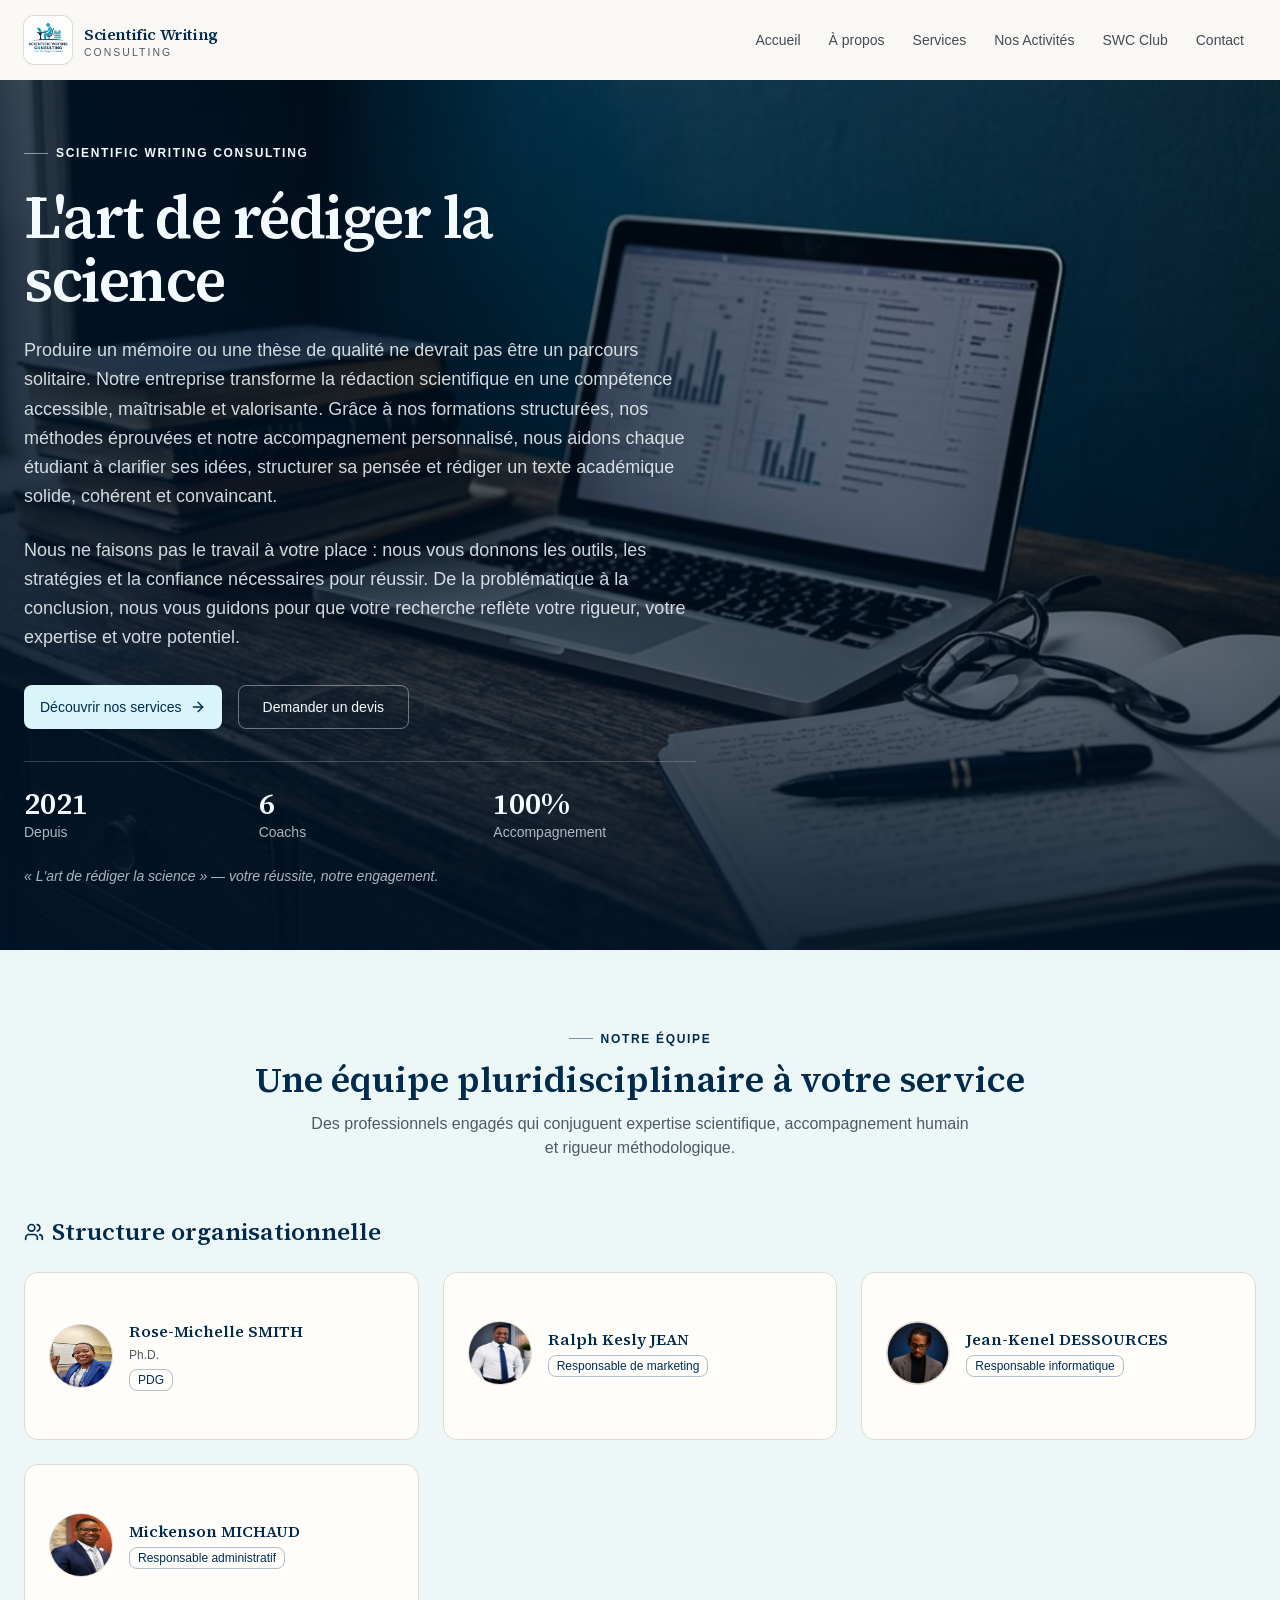
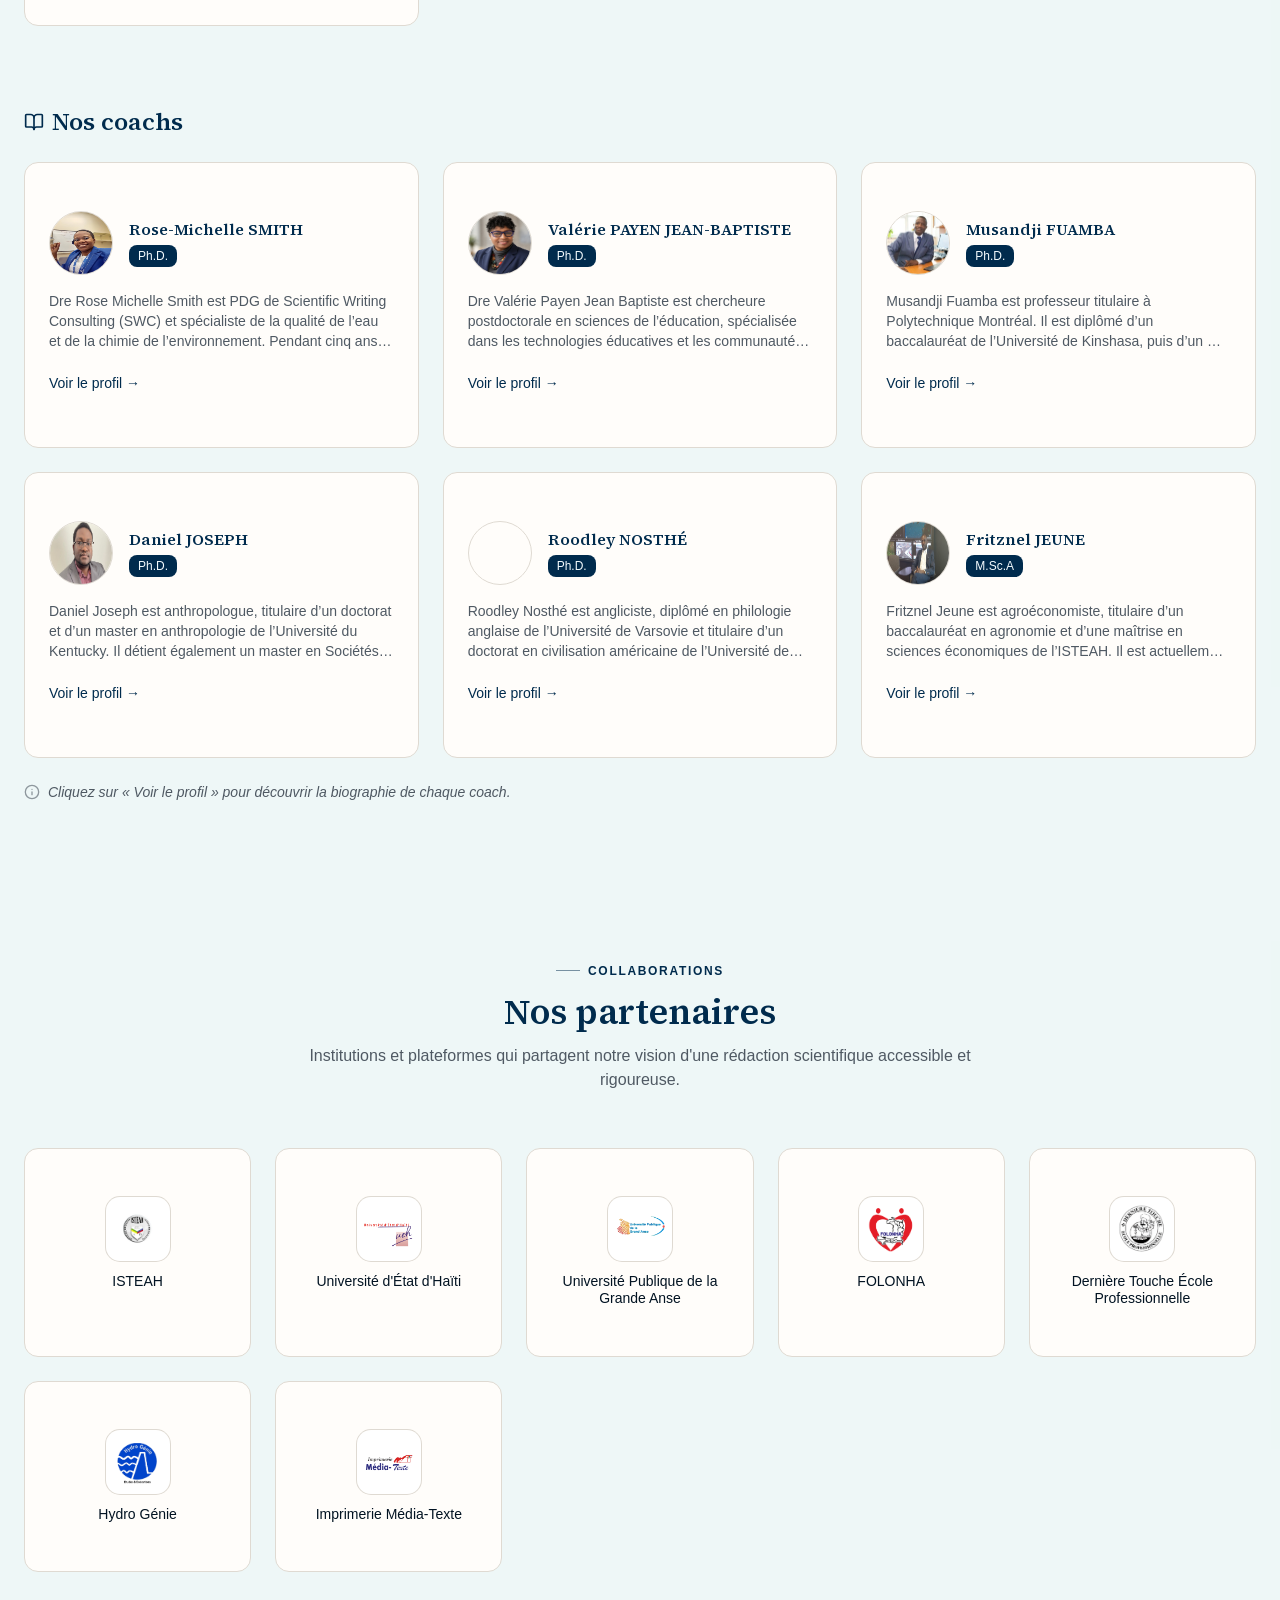
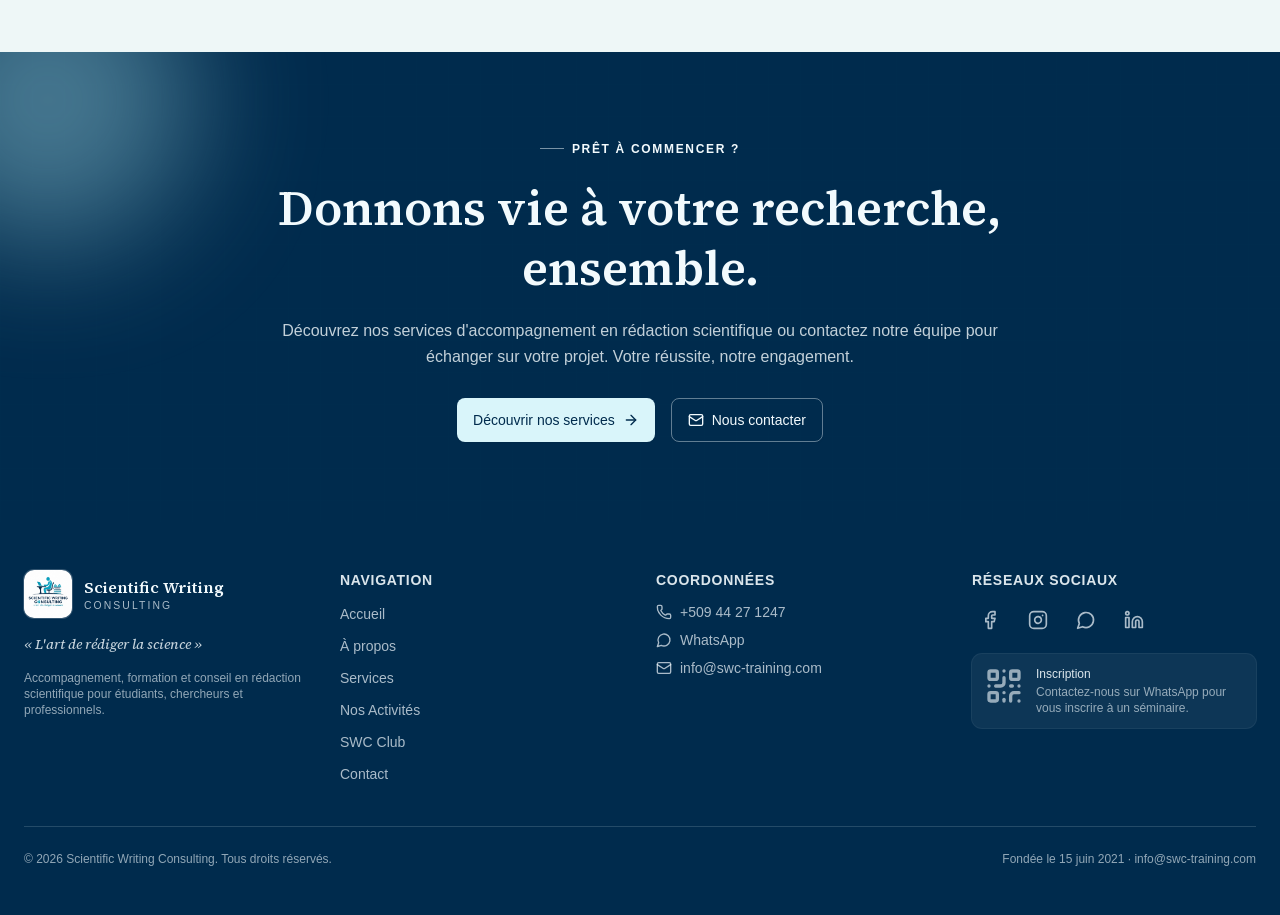
==== commit 8b59fb96: "change forms display" ====
--- a/index.html
+++ b/index.html
@@ -1 +1 @@
-<!DOCTYPE html><html lang="fr"><head><meta charSet="utf-8"/><meta name="viewport" content="width=device-width, initial-scale=1"/><link rel="preload" href="/_next/static/media/68d403cf9f2c68c5-s.p.012bmydply3go.woff2" as="font" crossorigin="" type="font/woff2"/><link rel="preload" href="/_next/static/media/797e433ab948586e-s.p.0r6juujl39pe6.woff2" as="font" crossorigin="" type="font/woff2"/><link rel="preload" href="/_next/static/media/caa3a2e1cccd8315-s.p.0wgildi0cnwt9.woff2" as="font" crossorigin="" type="font/woff2"/><link rel="preload" href="/_next/static/media/ea3421846039b7f3-s.p.0l4a8qxfzwpm8.woff2" as="font" crossorigin="" type="font/woff2"/><link rel="preload" as="image" href="/logo_swc.jpeg"/><link rel="preload" as="image" href="/images/hero-workspace.jpg" fetchPriority="high"/><link rel="stylesheet" href="/_next/static/chunks/42yyr0wnncd2j.css" data-precedence="next"/><link rel="preload" as="script" fetchPriority="low" href="/_next/static/chunks/310vm2bl3xxpt.js"/><script src="/_next/static/chunks/19mx3mg6lkumu.js" async=""></script><script src="/_next/static/chunks/1c-u70674bdq7.js" async=""></script><script src="/_next/static/chunks/344n2zhqbh4pn.js" async=""></script><script src="/_next/static/chunks/turbopack-3a5o431ozw5hz.js" async=""></script><script src="/_next/static/chunks/3ved2ov6_w1-7.js" async=""></script><script src="/_next/static/chunks/07011v8iv4cds.js" async=""></script><script src="/_next/static/chunks/2ese00e2grcau.js" async=""></script><script src="/_next/static/chunks/3yhyhzmjqb4f9.js" async=""></script><script src="/_next/static/chunks/2fwpqcd2t05xp.js" async=""></script><script src="/_next/static/chunks/0gcjvzr7dg0ot.js" async=""></script><title>Scientific Writing Consulting — L&#x27;art de rédiger la science</title><meta name="description" content="Scientific Writing Consulting vous accompagne dans la rédaction scientifique : formations, consultations individuelles, relecture critique, révision linguistique et préparation de soutenance."/><meta name="author" content="Scientific Writing Consulting"/><link rel="manifest" href="/site.webmanifest"/><meta name="keywords" content="rédaction scientifique,mémoire,thèse,formation académique,relecture critique,Scientific Writing Consulting,SWC"/><meta property="og:title" content="Scientific Writing Consulting"/><meta property="og:description" content="L&#x27;art de rédiger la science"/><meta property="og:site_name" content="Scientific Writing Consulting"/><meta property="og:image" content="http://localhost:3000/og-image.jpg"/><meta property="og:image:width" content="1200"/><meta property="og:image:height" content="630"/><meta property="og:type" content="website"/><meta name="twitter:card" content="summary_large_image"/><meta name="twitter:title" content="Scientific Writing Consulting"/><meta name="twitter:description" content="L&#x27;art de rédiger la science"/><meta name="twitter:image" content="http://localhost:3000/og-image.jpg"/><meta name="twitter:image:width" content="1200"/><meta name="twitter:image:height" content="630"/><link rel="icon" href="/icon.png" type="image/png" sizes="512x512"/><link rel="icon" href="/favicon.ico"/><link rel="apple-touch-icon" href="/icon.png"/><meta name="next-size-adjust" content=""/><script src="/_next/static/chunks/0cz1d0mv5g_q7.js" noModule=""></script></head><body class="geist_a71539c9-module__T19VSG__variable geist_mono_8d43a2aa-module__8Li5zG__variable source_serif_4_a28f9ee8-module__Txuxna__variable antialiased bg-background text-foreground"><div hidden=""><!--$--><!--/$--></div><script>((a,b,c,d,e,f,g,h)=>{let i=document.documentElement,j=["light","dark"];function k(b){var c;(Array.isArray(a)?a:[a]).forEach(a=>{let c="class"===a,d=c&&f?e.map(a=>f[a]||a):e;c?(i.classList.remove(...d),i.classList.add(f&&f[b]?f[b]:b)):i.setAttribute(a,b)}),c=b,h&&j.includes(c)&&(i.style.colorScheme=c)}if(d)k(d);else try{let a=localStorage.getItem(b)||c,d=g&&"system"===a?window.matchMedia("(prefers-color-scheme: dark)").matches?"dark":"light":a;k(d)}catch(a){}})("class","theme","light",null,["light","dark"],null,false,true)</script><div class="min-h-screen flex flex-col"><header class="sticky top-0 z-40 w-full transition-all duration-300 bg-background/60 backdrop-blur-sm"><div class="container mx-auto max-w-7xl px-4 sm:px-6"><div class="flex h-16 sm:h-20 items-center justify-between gap-4"><a class="flex items-center gap-3 shrink-0 rounded-md focus-visible:outline-none focus-visible:ring-2 focus-visible:ring-ring focus-visible:ring-offset-2 focus-visible:ring-offset-background" href="/"><img src="/logo_swc.jpeg" alt="Scientific Writing Consulting" loading="eager" class="h-10 w-10 sm:h-12 sm:w-12 rounded-lg object-cover ring-1 ring-border"/><div class="hidden sm:flex flex-col leading-tight"><span class="font-serif text-base font-semibold tracking-tight text-primary">Scientific Writing</span><span class="text-[0.65rem] font-medium tracking-[0.2em] text-muted-foreground uppercase">Consulting</span></div></a><nav aria-label="Navigation principale" class="hidden lg:flex items-center gap-1"><a aria-current="page" class="relative px-3 py-2 text-sm font-medium rounded-md transition-colors focus-visible:outline-none focus-visible:ring-2 focus-visible:ring-ring focus-visible:ring-offset-2 focus-visible:ring-offset-background text-primary" href="/">Accueil<span class="absolute inset-x-3 -bottom-0.5 h-[2px] rounded-full bg-primary"></span></a><a class="relative px-3 py-2 text-sm font-medium rounded-md transition-colors focus-visible:outline-none focus-visible:ring-2 focus-visible:ring-ring focus-visible:ring-offset-2 focus-visible:ring-offset-background text-foreground/75 hover:text-primary" href="/apropos/">À propos</a><a class="relative px-3 py-2 text-sm font-medium rounded-md transition-colors focus-visible:outline-none focus-visible:ring-2 focus-visible:ring-ring focus-visible:ring-offset-2 focus-visible:ring-offset-background text-foreground/75 hover:text-primary" href="/services/">Services</a><a class="relative px-3 py-2 text-sm font-medium rounded-md transition-colors focus-visible:outline-none focus-visible:ring-2 focus-visible:ring-ring focus-visible:ring-offset-2 focus-visible:ring-offset-background text-foreground/75 hover:text-primary" href="/activites/">Nos Activités</a><a class="relative px-3 py-2 text-sm font-medium rounded-md transition-colors focus-visible:outline-none focus-visible:ring-2 focus-visible:ring-ring focus-visible:ring-offset-2 focus-visible:ring-offset-background text-foreground/75 hover:text-primary" href="/club/">SWC Club</a><a class="relative px-3 py-2 text-sm font-medium rounded-md transition-colors focus-visible:outline-none focus-visible:ring-2 focus-visible:ring-ring focus-visible:ring-offset-2 focus-visible:ring-offset-background text-foreground/75 hover:text-primary" href="/contact/">Contact</a></nav><div class="lg:hidden"><button data-slot="sheet-trigger" class="inline-flex items-center justify-center gap-2 whitespace-nowrap rounded-md text-sm font-medium transition-all disabled:pointer-events-none disabled:opacity-50 [&amp;_svg]:pointer-events-none [&amp;_svg:not([class*=&#x27;size-&#x27;])]:size-4 shrink-0 [&amp;_svg]:shrink-0 outline-none focus-visible:border-ring focus-visible:ring-ring/50 focus-visible:ring-[3px] aria-invalid:ring-destructive/20 dark:aria-invalid:ring-destructive/40 aria-invalid:border-destructive hover:bg-accent hover:text-accent-foreground dark:hover:bg-accent/50 size-9" aria-label="Menu" type="button" aria-haspopup="dialog" aria-expanded="false" data-state="closed"><svg xmlns="http://www.w3.org/2000/svg" width="24" height="24" viewBox="0 0 24 24" fill="none" stroke="currentColor" stroke-width="2" stroke-linecap="round" stroke-linejoin="round" class="lucide lucide-menu h-5 w-5" aria-hidden="true"><path d="M4 12h16"></path><path d="M4 18h16"></path><path d="M4 6h16"></path></svg></button></div></div></div></header><main class="flex flex-col flex-1"><div class="flex-1"><section id="accueil" class="relative scroll-mt-20 overflow-hidden min-h-[34rem] sm:min-h-[38rem] lg:min-h-[42rem] flex items-end"><div aria-hidden="true" class="absolute inset-0 swc-duotone"><img src="/images/hero-workspace.jpg" alt="Espace de travail académique — rédaction scientifique" loading="eager" fetchPriority="high" class="h-full w-full object-cover"/></div><div class="container mx-auto max-w-7xl px-4 sm:px-6 py-12 sm:py-16 relative"><div class="max-w-2xl flex flex-col gap-6"><span class="swc-kicker-invert" style="opacity:0;transform:translateY(16px)">Scientific Writing Consulting</span><h1 class="font-serif text-4xl sm:text-5xl lg:text-6xl font-semibold text-primary-foreground leading-[1.05] tracking-tight" style="opacity:0;transform:translateY(16px)">L&#x27;art de rédiger la science</h1><p class="text-base sm:text-lg text-primary-foreground/85 leading-relaxed" style="opacity:0;transform:translateY(16px)">Produire un mémoire ou une thèse de qualité ne devrait pas être un parcours solitaire. Notre entreprise transforme la rédaction scientifique en une compétence accessible, maîtrisable et valorisante. Grâce à nos formations structurées, nos méthodes éprouvées et notre accompagnement personnalisé, nous aidons chaque étudiant à clarifier ses idées, structurer sa pensée et rédiger un texte académique solide, cohérent et convaincant.</p><p class="text-base sm:text-lg text-primary-foreground/85 leading-relaxed" style="opacity:0;transform:translateY(16px)">Nous ne faisons pas le travail à votre place : nous vous donnons les outils, les stratégies et la confiance nécessaires pour réussir. De la problématique à la conclusion, nous vous guidons pour que votre recherche reflète votre rigueur, votre expertise et votre potentiel.</p><div class="flex flex-col sm:flex-row gap-3 sm:gap-4 pt-2" style="opacity:0;transform:translateY(16px)"><button data-slot="button" class="inline-flex items-center justify-center whitespace-nowrap text-sm font-medium transition-all disabled:pointer-events-none disabled:opacity-50 [&amp;_svg]:pointer-events-none [&amp;_svg:not([class*=&#x27;size-&#x27;])]:size-4 shrink-0 [&amp;_svg]:shrink-0 outline-none focus-visible:border-ring focus-visible:ring-ring/50 focus-visible:ring-[3px] aria-invalid:ring-destructive/20 dark:aria-invalid:ring-destructive/40 aria-invalid:border-destructive bg-secondary text-secondary-foreground shadow-xs hover:bg-secondary/80 h-10 rounded-md px-6 has-[&gt;svg]:px-4 min-h-11 gap-2">Découvrir nos services<svg xmlns="http://www.w3.org/2000/svg" width="24" height="24" viewBox="0 0 24 24" fill="none" stroke="currentColor" stroke-width="2" stroke-linecap="round" stroke-linejoin="round" class="lucide lucide-arrow-right h-4 w-4" aria-hidden="true"><path d="M5 12h14"></path><path d="m12 5 7 7-7 7"></path></svg></button><button data-slot="button" class="inline-flex items-center justify-center whitespace-nowrap text-sm font-medium transition-all disabled:pointer-events-none disabled:opacity-50 [&amp;_svg]:pointer-events-none [&amp;_svg:not([class*=&#x27;size-&#x27;])]:size-4 shrink-0 [&amp;_svg]:shrink-0 outline-none focus-visible:border-ring focus-visible:ring-ring/50 focus-visible:ring-[3px] aria-invalid:ring-destructive/20 dark:aria-invalid:ring-destructive/40 aria-invalid:border-destructive border shadow-xs dark:bg-input/30 dark:border-input dark:hover:bg-input/50 h-10 rounded-md px-6 has-[&gt;svg]:px-4 min-h-11 gap-2 border-primary-foreground/40 bg-transparent text-primary-foreground hover:bg-primary-foreground/10 hover:text-primary-foreground">Demander un devis</button></div><div class="grid grid-cols-3 gap-3 sm:gap-8 pt-6 mt-2 border-t border-primary-foreground/20" style="opacity:0;transform:translateY(16px)"><div class="flex flex-col"><span class="font-serif text-2xl sm:text-3xl font-semibold text-primary-foreground">2021</span><span class="text-xs sm:text-sm text-primary-foreground/70">Depuis</span></div><div class="flex flex-col"><span class="font-serif text-2xl sm:text-3xl font-semibold text-primary-foreground">6</span><span class="text-xs sm:text-sm text-primary-foreground/70">Coachs</span></div><div class="flex flex-col"><span class="font-serif text-2xl sm:text-3xl font-semibold text-primary-foreground">100%</span><span class="text-xs sm:text-sm text-primary-foreground/70">Accompagnement</span></div><span class="sr-only">Depuis 2021, 6 coachs Ph.D./M.Sc., 100% accompagnement humain.</span></div><p class="text-sm text-primary-foreground/70 italic" style="opacity:0;transform:translateY(16px)">« L&#x27;art de rédiger la science » — votre réussite, notre engagement.</p></div></div></section><section id="equipe" class="py-16 sm:py-20 scroll-mt-20 bg-secondary/40"><div class="container mx-auto max-w-7xl px-4 sm:px-6"><div class="flex flex-col items-center text-center gap-3 mb-10 sm:mb-14" style="opacity:0;transform:translateY(20px)"><span class="swc-kicker">Notre équipe</span><h2 class="font-serif text-3xl sm:text-4xl font-semibold text-primary">Une équipe pluridisciplinaire à votre service</h2><p class="text-muted-foreground max-w-2xl">Des professionnels engagés qui conjuguent expertise scientifique, accompagnement humain et rigueur méthodologique.</p></div><div class="mb-14 sm:mb-20" style="opacity:0;transform:translateY(20px)"><div class="flex items-center gap-2 mb-6"><svg xmlns="http://www.w3.org/2000/svg" width="24" height="24" viewBox="0 0 24 24" fill="none" stroke="currentColor" stroke-width="2" stroke-linecap="round" stroke-linejoin="round" class="lucide lucide-users h-5 w-5 text-primary" aria-hidden="true"><path d="M16 21v-2a4 4 0 0 0-4-4H6a4 4 0 0 0-4 4v2"></path><path d="M16 3.128a4 4 0 0 1 0 7.744"></path><path d="M22 21v-2a4 4 0 0 0-3-3.87"></path><circle cx="9" cy="7" r="4"></circle></svg><h3 class="font-serif text-xl sm:text-2xl font-semibold text-primary">Structure organisationnelle</h3></div><div class="grid grid-cols-1 sm:grid-cols-2 lg:grid-cols-3 gap-6"><div style="opacity:0;transform:translateY(20px)"><div data-slot="card" class="bg-card text-card-foreground flex flex-col gap-6 rounded-xl border py-6 h-full shadow-none hover:border-primary/30 transition-colors"><div data-slot="card-content" class="flex items-center gap-4 p-6"><span data-slot="avatar" class="relative flex size-8 overflow-hidden rounded-full h-16 w-16 border border-border shrink-0"><span data-slot="avatar-fallback" class="flex size-full items-center justify-center rounded-full bg-primary text-primary-foreground text-sm font-semibold">RM</span></span><div class="flex flex-col gap-1.5 min-w-0"><span class="font-serif font-semibold text-primary leading-tight">Rose-Michelle SMITH</span><span class="text-xs text-muted-foreground">Ph.D.</span><span data-slot="badge" class="inline-flex items-center justify-center rounded-md border px-2 py-0.5 text-xs font-medium whitespace-nowrap shrink-0 [&amp;&gt;svg]:size-3 gap-1 [&amp;&gt;svg]:pointer-events-none focus-visible:border-ring focus-visible:ring-ring/50 focus-visible:ring-[3px] aria-invalid:ring-destructive/20 dark:aria-invalid:ring-destructive/40 aria-invalid:border-destructive transition-[color,box-shadow] overflow-hidden [a&amp;]:hover:bg-accent [a&amp;]:hover:text-accent-foreground text-accent-foreground border-accent-foreground/30 w-fit">PDG</span></div></div></div></div><div style="opacity:0;transform:translateY(20px)"><div data-slot="card" class="bg-card text-card-foreground flex flex-col gap-6 rounded-xl border py-6 h-full shadow-none hover:border-primary/30 transition-colors"><div data-slot="card-content" class="flex items-center gap-4 p-6"><span data-slot="avatar" class="relative flex size-8 overflow-hidden rounded-full h-16 w-16 border border-border shrink-0"><span data-slot="avatar-fallback" class="flex size-full items-center justify-center rounded-full bg-primary text-primary-foreground text-sm font-semibold">RK</span></span><div class="flex flex-col gap-1.5 min-w-0"><span class="font-serif font-semibold text-primary leading-tight">Ralph Kesly JEAN</span><span data-slot="badge" class="inline-flex items-center justify-center rounded-md border px-2 py-0.5 text-xs font-medium whitespace-nowrap shrink-0 [&amp;&gt;svg]:size-3 gap-1 [&amp;&gt;svg]:pointer-events-none focus-visible:border-ring focus-visible:ring-ring/50 focus-visible:ring-[3px] aria-invalid:ring-destructive/20 dark:aria-invalid:ring-destructive/40 aria-invalid:border-destructive transition-[color,box-shadow] overflow-hidden [a&amp;]:hover:bg-accent [a&amp;]:hover:text-accent-foreground text-accent-foreground border-accent-foreground/30 w-fit">Responsable de marketing</span></div></div></div></div><div style="opacity:0;transform:translateY(20px)"><div data-slot="card" class="bg-card text-card-foreground flex flex-col gap-6 rounded-xl border py-6 h-full shadow-none hover:border-primary/30 transition-colors"><div data-slot="card-content" class="flex items-center gap-4 p-6"><span data-slot="avatar" class="relative flex size-8 overflow-hidden rounded-full h-16 w-16 border border-border shrink-0"><span data-slot="avatar-fallback" class="flex size-full items-center justify-center rounded-full bg-primary text-primary-foreground text-sm font-semibold">JK</span></span><div class="flex flex-col gap-1.5 min-w-0"><span class="font-serif font-semibold text-primary leading-tight">Jean-Kenel DESSOURCES</span><span data-slot="badge" class="inline-flex items-center justify-center rounded-md border px-2 py-0.5 text-xs font-medium whitespace-nowrap shrink-0 [&amp;&gt;svg]:size-3 gap-1 [&amp;&gt;svg]:pointer-events-none focus-visible:border-ring focus-visible:ring-ring/50 focus-visible:ring-[3px] aria-invalid:ring-destructive/20 dark:aria-invalid:ring-destructive/40 aria-invalid:border-destructive transition-[color,box-shadow] overflow-hidden [a&amp;]:hover:bg-accent [a&amp;]:hover:text-accent-foreground text-accent-foreground border-accent-foreground/30 w-fit">Responsable informatique</span></div></div></div></div><div style="opacity:0;transform:translateY(20px)"><div data-slot="card" class="bg-card text-card-foreground flex flex-col gap-6 rounded-xl border py-6 h-full shadow-none hover:border-primary/30 transition-colors"><div data-slot="card-content" class="flex items-center gap-4 p-6"><span data-slot="avatar" class="relative flex size-8 overflow-hidden rounded-full h-16 w-16 border border-border shrink-0"><span data-slot="avatar-fallback" class="flex size-full items-center justify-center rounded-full bg-primary text-primary-foreground text-sm font-semibold">MM</span></span><div class="flex flex-col gap-1.5 min-w-0"><span class="font-serif font-semibold text-primary leading-tight">Mickenson MICHAUD</span><span data-slot="badge" class="inline-flex items-center justify-center rounded-md border px-2 py-0.5 text-xs font-medium whitespace-nowrap shrink-0 [&amp;&gt;svg]:size-3 gap-1 [&amp;&gt;svg]:pointer-events-none focus-visible:border-ring focus-visible:ring-ring/50 focus-visible:ring-[3px] aria-invalid:ring-destructive/20 dark:aria-invalid:ring-destructive/40 aria-invalid:border-destructive transition-[color,box-shadow] overflow-hidden [a&amp;]:hover:bg-accent [a&amp;]:hover:text-accent-foreground text-accent-foreground border-accent-foreground/30 w-fit">Responsable administratif</span></div></div></div></div></div></div><div style="opacity:0;transform:translateY(20px)"><div class="flex items-center gap-2 mb-6"><svg xmlns="http://www.w3.org/2000/svg" width="24" height="24" viewBox="0 0 24 24" fill="none" stroke="currentColor" stroke-width="2" stroke-linecap="round" stroke-linejoin="round" class="lucide lucide-book-open h-5 w-5 text-primary" aria-hidden="true"><path d="M12 7v14"></path><path d="M3 18a1 1 0 0 1-1-1V4a1 1 0 0 1 1-1h5a4 4 0 0 1 4 4 4 4 0 0 1 4-4h5a1 1 0 0 1 1 1v13a1 1 0 0 1-1 1h-6a3 3 0 0 0-3 3 3 3 0 0 0-3-3z"></path></svg><h3 class="font-serif text-xl sm:text-2xl font-semibold text-primary">Nos coachs</h3></div><div class="grid grid-cols-1 sm:grid-cols-2 lg:grid-cols-3 gap-6"><div style="opacity:0;transform:translateY(20px)"><div data-slot="card" class="bg-card text-card-foreground flex flex-col gap-6 rounded-xl border py-6 h-full shadow-none hover:border-primary/30 transition-colors overflow-hidden"><div data-slot="card-content" class="flex flex-col gap-4 p-6"><div class="flex items-center gap-4"><span data-slot="avatar" class="relative flex size-8 overflow-hidden rounded-full h-16 w-16 border border-border shrink-0"><span data-slot="avatar-fallback" class="flex size-full items-center justify-center rounded-full bg-accent text-accent-foreground text-sm font-semibold">RM</span></span><div class="flex flex-col gap-1.5 min-w-0"><span class="font-serif font-semibold text-primary leading-tight">Rose-Michelle SMITH</span><span data-slot="badge" class="inline-flex items-center justify-center rounded-md border px-2 py-0.5 text-xs font-medium whitespace-nowrap shrink-0 [&amp;&gt;svg]:size-3 gap-1 [&amp;&gt;svg]:pointer-events-none focus-visible:border-ring focus-visible:ring-ring/50 focus-visible:ring-[3px] aria-invalid:ring-destructive/20 dark:aria-invalid:ring-destructive/40 aria-invalid:border-destructive transition-[color,box-shadow] overflow-hidden border-transparent bg-primary text-primary-foreground [a&amp;]:hover:bg-primary/90 w-fit">Ph.D.</span></div></div><p class="text-sm text-muted-foreground line-clamp-3">Dre Rose Michelle Smith est PDG de Scientific Writing Consulting (SWC) et spécialiste de la qualité de l’eau et de la chimie de l’environnement. Pendant cinq ans, elle a coordonné la Chaire UNESCO Femmes et Sciences pour le Développement, menant des initiatives nationales et internationales de promotion de la science pour encourager davantage de femmes en STIM. Elle a également été, durant huit ans, responsable de l’encadrement rédactionnel à l’ISTEAH, accompagnant des cohortes d’étudiants dans la production de travaux scientifiques. Depuis 2021, elle anime des séminaires et ateliers destinés aux étudiants de licence, master, doctorat ainsi qu’aux professionnels de recherche, afin de renforcer leurs compétences en rédaction scientifique. Depuis 2024, elle collabore avec Polytechnique Montréal, où elle contribue à l’analyse de la qualité de l’eau dans les projets de recherche et participe à l’encadrement des étudiants.</p><button data-slot="button" class="inline-flex items-center justify-center whitespace-nowrap text-sm font-medium transition-all disabled:pointer-events-none disabled:opacity-50 [&amp;_svg]:pointer-events-none [&amp;_svg:not([class*=&#x27;size-&#x27;])]:size-4 shrink-0 [&amp;_svg]:shrink-0 outline-none focus-visible:border-ring focus-visible:ring-ring/50 focus-visible:ring-[3px] aria-invalid:ring-destructive/20 dark:aria-invalid:ring-destructive/40 aria-invalid:border-destructive dark:hover:bg-accent/50 h-8 rounded-md gap-1.5 has-[&gt;svg]:px-2.5 w-fit text-primary hover:text-primary px-0 hover:bg-transparent">Voir le profil →</button></div></div></div><div style="opacity:0;transform:translateY(20px)"><div data-slot="card" class="bg-card text-card-foreground flex flex-col gap-6 rounded-xl border py-6 h-full shadow-none hover:border-primary/30 transition-colors overflow-hidden"><div data-slot="card-content" class="flex flex-col gap-4 p-6"><div class="flex items-center gap-4"><span data-slot="avatar" class="relative flex size-8 overflow-hidden rounded-full h-16 w-16 border border-border shrink-0"><span data-slot="avatar-fallback" class="flex size-full items-center justify-center rounded-full bg-accent text-accent-foreground text-sm font-semibold">VP</span></span><div class="flex flex-col gap-1.5 min-w-0"><span class="font-serif font-semibold text-primary leading-tight">Valérie PAYEN JEAN-BAPTISTE</span><span data-slot="badge" class="inline-flex items-center justify-center rounded-md border px-2 py-0.5 text-xs font-medium whitespace-nowrap shrink-0 [&amp;&gt;svg]:size-3 gap-1 [&amp;&gt;svg]:pointer-events-none focus-visible:border-ring focus-visible:ring-ring/50 focus-visible:ring-[3px] aria-invalid:ring-destructive/20 dark:aria-invalid:ring-destructive/40 aria-invalid:border-destructive transition-[color,box-shadow] overflow-hidden border-transparent bg-primary text-primary-foreground [a&amp;]:hover:bg-primary/90 w-fit">Ph.D.</span></div></div><p class="text-sm text-muted-foreground line-clamp-3">Dre Valérie Payen Jean Baptiste est chercheure postdoctorale en sciences de l’éducation, spécialisée dans les technologies éducatives et les communautés de pratique. Elle mène ses travaux à l’Université TÉLUQ, où elle conçoit des dispositifs pédagogiques innovants intégrant l’IA et les ressources éducatives ouvertes. Elle a également travaillé comme chercheure postdoctorale et assistante d’enseignement à l’Université de Genève, au sein de l’unité TECFA, sur l’éducation numérique. Son parcours international, entre Haïti, la Suisse, les États Unis et le Canada, nourrit une approche ancrée dans la diversité culturelle et intellectuelle. Coach à SWC, elle contribue à la formation en rédaction scientifique et à l’accompagnement méthodologique des étudiants.</p><button data-slot="button" class="inline-flex items-center justify-center whitespace-nowrap text-sm font-medium transition-all disabled:pointer-events-none disabled:opacity-50 [&amp;_svg]:pointer-events-none [&amp;_svg:not([class*=&#x27;size-&#x27;])]:size-4 shrink-0 [&amp;_svg]:shrink-0 outline-none focus-visible:border-ring focus-visible:ring-ring/50 focus-visible:ring-[3px] aria-invalid:ring-destructive/20 dark:aria-invalid:ring-destructive/40 aria-invalid:border-destructive dark:hover:bg-accent/50 h-8 rounded-md gap-1.5 has-[&gt;svg]:px-2.5 w-fit text-primary hover:text-primary px-0 hover:bg-transparent">Voir le profil →</button></div></div></div><div style="opacity:0;transform:translateY(20px)"><div data-slot="card" class="bg-card text-card-foreground flex flex-col gap-6 rounded-xl border py-6 h-full shadow-none hover:border-primary/30 transition-colors overflow-hidden"><div data-slot="card-content" class="flex flex-col gap-4 p-6"><div class="flex items-center gap-4"><span data-slot="avatar" class="relative flex size-8 overflow-hidden rounded-full h-16 w-16 border border-border shrink-0"><span data-slot="avatar-fallback" class="flex size-full items-center justify-center rounded-full bg-accent text-accent-foreground text-sm font-semibold">MF</span></span><div class="flex flex-col gap-1.5 min-w-0"><span class="font-serif font-semibold text-primary leading-tight">Musandji FUAMBA</span><span data-slot="badge" class="inline-flex items-center justify-center rounded-md border px-2 py-0.5 text-xs font-medium whitespace-nowrap shrink-0 [&amp;&gt;svg]:size-3 gap-1 [&amp;&gt;svg]:pointer-events-none focus-visible:border-ring focus-visible:ring-ring/50 focus-visible:ring-[3px] aria-invalid:ring-destructive/20 dark:aria-invalid:ring-destructive/40 aria-invalid:border-destructive transition-[color,box-shadow] overflow-hidden border-transparent bg-primary text-primary-foreground [a&amp;]:hover:bg-primary/90 w-fit">Ph.D.</span></div></div><p class="text-sm text-muted-foreground line-clamp-3">Musandji Fuamba est professeur titulaire à Polytechnique Montréal. Il est diplômé d’un baccalauréat de l’Université de Kinshasa, puis d’un M. Sc. A et d’un Ph. D. de la Katholieke Universiteit Leuven. Ses expertises couvrent la hydrologie, la hydraulique, la gestion durable des eaux pluviales, la gestion par bassins versants, la conception des aménagements hydroélectriques et la gestion des écoulements transitoires dans les systèmes hydrauliques. Il est également PDG de Hydrognénie, où il contribue au développement de solutions innovantes en génie de l’eau. Coach à SWC, il accompagne les étudiants dans la rédaction d’articles scientifiques et le développement de compétences en communication scientifique.</p><button data-slot="button" class="inline-flex items-center justify-center whitespace-nowrap text-sm font-medium transition-all disabled:pointer-events-none disabled:opacity-50 [&amp;_svg]:pointer-events-none [&amp;_svg:not([class*=&#x27;size-&#x27;])]:size-4 shrink-0 [&amp;_svg]:shrink-0 outline-none focus-visible:border-ring focus-visible:ring-ring/50 focus-visible:ring-[3px] aria-invalid:ring-destructive/20 dark:aria-invalid:ring-destructive/40 aria-invalid:border-destructive dark:hover:bg-accent/50 h-8 rounded-md gap-1.5 has-[&gt;svg]:px-2.5 w-fit text-primary hover:text-primary px-0 hover:bg-transparent">Voir le profil →</button></div></div></div><div style="opacity:0;transform:translateY(20px)"><div data-slot="card" class="bg-card text-card-foreground flex flex-col gap-6 rounded-xl border py-6 h-full shadow-none hover:border-primary/30 transition-colors overflow-hidden"><div data-slot="card-content" class="flex flex-col gap-4 p-6"><div class="flex items-center gap-4"><span data-slot="avatar" class="relative flex size-8 overflow-hidden rounded-full h-16 w-16 border border-border shrink-0"><span data-slot="avatar-fallback" class="flex size-full items-center justify-center rounded-full bg-accent text-accent-foreground text-sm font-semibold">DJ</span></span><div class="flex flex-col gap-1.5 min-w-0"><span class="font-serif font-semibold text-primary leading-tight">Daniel JOSEPH</span><span data-slot="badge" class="inline-flex items-center justify-center rounded-md border px-2 py-0.5 text-xs font-medium whitespace-nowrap shrink-0 [&amp;&gt;svg]:size-3 gap-1 [&amp;&gt;svg]:pointer-events-none focus-visible:border-ring focus-visible:ring-ring/50 focus-visible:ring-[3px] aria-invalid:ring-destructive/20 dark:aria-invalid:ring-destructive/40 aria-invalid:border-destructive transition-[color,box-shadow] overflow-hidden border-transparent bg-primary text-primary-foreground [a&amp;]:hover:bg-primary/90 w-fit">Ph.D.</span></div></div><p class="text-sm text-muted-foreground line-clamp-3">Daniel Joseph est anthropologue, titulaire d’un doctorat et d’un master en anthropologie de l’Université du Kentucky. Il détient également un master en Sociétés et Cultures étrangères de l’Université de Poitiers et une licence en Langues modernes de l’ENS/UEH. Il est Professeur Assistant à Eastern Kentucky University, où il enseigne l’anthropologie, les cultures caribéennes, la migration et l’économie anthropologique. Ses recherches portent sur le transnationalisme, la diaspora, la migration, la race, l’identité, la citoyenneté et l’économie informelle dans la Caraïbe. Il travaille actuellement sur les Dominicains d’ascendance haïtienne déplacés à Anse à Pitres, Haïti. Coach à SWC, il accompagne les étudiants dans la révision linguistique et la rédaction d’articles scientifiques.</p><button data-slot="button" class="inline-flex items-center justify-center whitespace-nowrap text-sm font-medium transition-all disabled:pointer-events-none disabled:opacity-50 [&amp;_svg]:pointer-events-none [&amp;_svg:not([class*=&#x27;size-&#x27;])]:size-4 shrink-0 [&amp;_svg]:shrink-0 outline-none focus-visible:border-ring focus-visible:ring-ring/50 focus-visible:ring-[3px] aria-invalid:ring-destructive/20 dark:aria-invalid:ring-destructive/40 aria-invalid:border-destructive dark:hover:bg-accent/50 h-8 rounded-md gap-1.5 has-[&gt;svg]:px-2.5 w-fit text-primary hover:text-primary px-0 hover:bg-transparent">Voir le profil →</button></div></div></div><div style="opacity:0;transform:translateY(20px)"><div data-slot="card" class="bg-card text-card-foreground flex flex-col gap-6 rounded-xl border py-6 h-full shadow-none hover:border-primary/30 transition-colors overflow-hidden"><div data-slot="card-content" class="flex flex-col gap-4 p-6"><div class="flex items-center gap-4"><span data-slot="avatar" class="relative flex size-8 overflow-hidden rounded-full h-16 w-16 border border-border shrink-0"><span data-slot="avatar-fallback" class="flex size-full items-center justify-center rounded-full bg-accent text-accent-foreground text-sm font-semibold">RN</span></span><div class="flex flex-col gap-1.5 min-w-0"><span class="font-serif font-semibold text-primary leading-tight">Roodley NOSTHÉ</span><span data-slot="badge" class="inline-flex items-center justify-center rounded-md border px-2 py-0.5 text-xs font-medium whitespace-nowrap shrink-0 [&amp;&gt;svg]:size-3 gap-1 [&amp;&gt;svg]:pointer-events-none focus-visible:border-ring focus-visible:ring-ring/50 focus-visible:ring-[3px] aria-invalid:ring-destructive/20 dark:aria-invalid:ring-destructive/40 aria-invalid:border-destructive transition-[color,box-shadow] overflow-hidden border-transparent bg-primary text-primary-foreground [a&amp;]:hover:bg-primary/90 w-fit">Ph.D.</span></div></div><p class="text-sm text-muted-foreground line-clamp-3">Roodley Nosthé est angliciste, diplômé en philologie anglaise de l’Université de Varsovie et titulaire d’un doctorat en civilisation américaine de l’Université de Poitiers. Ancien étudiant du département de Langues Vivantes de l’ENS (UEH), il évolue depuis plus de dix ans dans le secteur des services informatiques en Pologne. Son parcours l’a exposé très tôt à la langue anglaise et à la culture américaine, qu’il approfondit également à travers un master en droit américain des affaires. Coach à SWC, il accompagne les étudiants dans la révision linguistique et la rédaction d’articles scientifiques.</p><button data-slot="button" class="inline-flex items-center justify-center whitespace-nowrap text-sm font-medium transition-all disabled:pointer-events-none disabled:opacity-50 [&amp;_svg]:pointer-events-none [&amp;_svg:not([class*=&#x27;size-&#x27;])]:size-4 shrink-0 [&amp;_svg]:shrink-0 outline-none focus-visible:border-ring focus-visible:ring-ring/50 focus-visible:ring-[3px] aria-invalid:ring-destructive/20 dark:aria-invalid:ring-destructive/40 aria-invalid:border-destructive dark:hover:bg-accent/50 h-8 rounded-md gap-1.5 has-[&gt;svg]:px-2.5 w-fit text-primary hover:text-primary px-0 hover:bg-transparent">Voir le profil →</button></div></div></div><div style="opacity:0;transform:translateY(20px)"><div data-slot="card" class="bg-card text-card-foreground flex flex-col gap-6 rounded-xl border py-6 h-full shadow-none hover:border-primary/30 transition-colors overflow-hidden"><div data-slot="card-content" class="flex flex-col gap-4 p-6"><div class="flex items-center gap-4"><span data-slot="avatar" class="relative flex size-8 overflow-hidden rounded-full h-16 w-16 border border-border shrink-0"><span data-slot="avatar-fallback" class="flex size-full items-center justify-center rounded-full bg-accent text-accent-foreground text-sm font-semibold">FJ</span></span><div class="flex flex-col gap-1.5 min-w-0"><span class="font-serif font-semibold text-primary leading-tight">Fritznel JEUNE</span><span data-slot="badge" class="inline-flex items-center justify-center rounded-md border px-2 py-0.5 text-xs font-medium whitespace-nowrap shrink-0 [&amp;&gt;svg]:size-3 gap-1 [&amp;&gt;svg]:pointer-events-none focus-visible:border-ring focus-visible:ring-ring/50 focus-visible:ring-[3px] aria-invalid:ring-destructive/20 dark:aria-invalid:ring-destructive/40 aria-invalid:border-destructive transition-[color,box-shadow] overflow-hidden border-transparent bg-primary text-primary-foreground [a&amp;]:hover:bg-primary/90 w-fit">M.Sc.A</span></div></div><p class="text-sm text-muted-foreground line-clamp-3">Fritznel Jeune est agroéconomiste, titulaire d’un baccalauréat en agronomie et d’une maîtrise en sciences économiques de l’ISTEAH. Il est actuellement en fin de sa deuxième maîtrise en économie appliquée à HEC Montréal et admis au doctorat en ingénierie de l’environnement à l’École de Technologie Supérieure (ÉTS). Il travaille comme assistant de recherche au CERIEC-ÉTS sur des enjeux de biodiversité, d’agroforesterie et d’économie circulaire. Il a également été stagiaire de recherche à Polytechnique Montréal et au CIRANO. Son expertise combine agronomie, économie appliquée et sciences de l’environnement, en mobilisant notamment les méthodes quantitatives et économétries spatiales pour étudier la durabilité des systèmes agricoles, la biodiversité et l’économie circulaire.</p><button data-slot="button" class="inline-flex items-center justify-center whitespace-nowrap text-sm font-medium transition-all disabled:pointer-events-none disabled:opacity-50 [&amp;_svg]:pointer-events-none [&amp;_svg:not([class*=&#x27;size-&#x27;])]:size-4 shrink-0 [&amp;_svg]:shrink-0 outline-none focus-visible:border-ring focus-visible:ring-ring/50 focus-visible:ring-[3px] aria-invalid:ring-destructive/20 dark:aria-invalid:ring-destructive/40 aria-invalid:border-destructive dark:hover:bg-accent/50 h-8 rounded-md gap-1.5 has-[&gt;svg]:px-2.5 w-fit text-primary hover:text-primary px-0 hover:bg-transparent">Voir le profil →</button></div></div></div></div><p class="mt-6 text-sm text-muted-foreground italic flex items-center gap-2"><svg xmlns="http://www.w3.org/2000/svg" width="24" height="24" viewBox="0 0 24 24" fill="none" stroke="currentColor" stroke-width="2" stroke-linecap="round" stroke-linejoin="round" class="lucide lucide-info h-4 w-4 opacity-60" aria-hidden="true"><circle cx="12" cy="12" r="10"></circle><path d="M12 16v-4"></path><path d="M12 8h.01"></path></svg>Cliquez sur « Voir le profil » pour découvrir la biographie de chaque coach.</p></div></div></section><section id="partenaires" class="py-16 sm:py-20 scroll-mt-20 bg-secondary/40"><div class="container mx-auto max-w-7xl px-4 sm:px-6"><div class="flex flex-col items-center text-center gap-3 mb-10 sm:mb-14" style="opacity:0;transform:translateY(20px)"><span class="swc-kicker">Collaborations</span><h2 class="font-serif text-3xl sm:text-4xl font-semibold text-primary">Nos partenaires</h2><p class="text-muted-foreground max-w-2xl">Institutions et plateformes qui partagent notre vision d&#x27;une rédaction scientifique accessible et rigoureuse.</p></div><div class="grid grid-cols-2 sm:grid-cols-3 lg:grid-cols-5 gap-4 sm:gap-6"><div style="opacity:0;transform:translateY(20px)"><div data-slot="card" class="bg-card text-card-foreground flex flex-col gap-6 rounded-xl border py-6 h-full shadow-none hover:border-primary/30 transition-colors"><div data-slot="card-content" class="flex flex-col items-center justify-center text-center gap-3 p-5 sm:p-6 min-h-[8.5rem]"><div class="flex h-16 w-16 items-center justify-center overflow-hidden rounded-xl bg-white ring-1 ring-border"><img src="/images/isteah.jpg" alt="Logo ISTEAH" loading="lazy" decoding="async" class="h-full w-full object-contain p-1.5"/></div><span class="text-sm font-medium leading-tight text-foreground">ISTEAH</span></div></div></div><div style="opacity:0;transform:translateY(20px)"><div data-slot="card" class="bg-card text-card-foreground flex flex-col gap-6 rounded-xl border py-6 h-full shadow-none hover:border-primary/30 transition-colors"><div data-slot="card-content" class="flex flex-col items-center justify-center text-center gap-3 p-5 sm:p-6 min-h-[8.5rem]"><div class="flex h-16 w-16 items-center justify-center overflow-hidden rounded-xl bg-white ring-1 ring-border"><img src="/images/ueh.png" alt="Logo Université d&#x27;État d&#x27;Haïti" loading="lazy" decoding="async" class="h-full w-full object-contain p-1.5"/></div><span class="text-sm font-medium leading-tight text-foreground">Université d&#x27;État d&#x27;Haïti</span></div></div></div><div style="opacity:0;transform:translateY(20px)"><div data-slot="card" class="bg-card text-card-foreground flex flex-col gap-6 rounded-xl border py-6 h-full shadow-none hover:border-primary/30 transition-colors"><div data-slot="card-content" class="flex flex-col items-center justify-center text-center gap-3 p-5 sm:p-6 min-h-[8.5rem]"><div class="flex h-16 w-16 items-center justify-center overflow-hidden rounded-xl bg-white ring-1 ring-border"><img src="/images/upgd.png" alt="Logo Université Publique de la Grande Anse" loading="lazy" decoding="async" class="h-full w-full object-contain p-1.5"/></div><span class="text-sm font-medium leading-tight text-foreground">Université Publique de la Grande Anse</span></div></div></div><div style="opacity:0;transform:translateY(20px)"><div data-slot="card" class="bg-card text-card-foreground flex flex-col gap-6 rounded-xl border py-6 h-full shadow-none hover:border-primary/30 transition-colors"><div data-slot="card-content" class="flex flex-col items-center justify-center text-center gap-3 p-5 sm:p-6 min-h-[8.5rem]"><div class="flex h-16 w-16 items-center justify-center overflow-hidden rounded-xl bg-white ring-1 ring-border"><img src="/images/folonha.png" alt="Logo FOLONHA" loading="lazy" decoding="async" class="h-full w-full object-contain p-1.5"/></div><span class="text-sm font-medium leading-tight text-foreground">FOLONHA</span></div></div></div><div style="opacity:0;transform:translateY(20px)"><div data-slot="card" class="bg-card text-card-foreground flex flex-col gap-6 rounded-xl border py-6 h-full shadow-none hover:border-primary/30 transition-colors"><div data-slot="card-content" class="flex flex-col items-center justify-center text-center gap-3 p-5 sm:p-6 min-h-[8.5rem]"><div class="flex h-16 w-16 items-center justify-center overflow-hidden rounded-xl bg-white ring-1 ring-border"><img src="/images/derniereTouche.png" alt="Logo Dernière Touche École Professionnelle" loading="lazy" decoding="async" class="h-full w-full object-contain p-1.5"/></div><span class="text-sm font-medium leading-tight text-foreground">Dernière Touche École Professionnelle</span></div></div></div><div style="opacity:0;transform:translateY(20px)"><div data-slot="card" class="bg-card text-card-foreground flex flex-col gap-6 rounded-xl border py-6 h-full shadow-none hover:border-primary/30 transition-colors"><div data-slot="card-content" class="flex flex-col items-center justify-center text-center gap-3 p-5 sm:p-6 min-h-[8.5rem]"><div class="flex h-16 w-16 items-center justify-center overflow-hidden rounded-xl bg-white ring-1 ring-border"><img src="/images/hydroGenie.png" alt="Logo Hydro Génie" loading="lazy" decoding="async" class="h-full w-full object-contain p-1.5"/></div><span class="text-sm font-medium leading-tight text-foreground">Hydro Génie</span></div></div></div><div style="opacity:0;transform:translateY(20px)"><div data-slot="card" class="bg-card text-card-foreground flex flex-col gap-6 rounded-xl border py-6 h-full shadow-none hover:border-primary/30 transition-colors"><div data-slot="card-content" class="flex flex-col items-center justify-center text-center gap-3 p-5 sm:p-6 min-h-[8.5rem]"><div class="flex h-16 w-16 items-center justify-center overflow-hidden rounded-xl bg-white ring-1 ring-border"><img src="/images/mediaTexte.png" alt="Logo Imprimerie Média-Texte" loading="lazy" decoding="async" class="h-full w-full object-contain p-1.5"/></div><span class="text-sm font-medium leading-tight text-foreground">Imprimerie Média-Texte</span></div></div></div></div></div></section><section class="relative py-16 sm:py-20 overflow-hidden bg-primary text-primary-foreground"><div aria-hidden="true" class="absolute inset-0 swc-grid-bg opacity-15"></div><div aria-hidden="true" class="absolute -top-24 -left-24 h-72 w-72 rounded-full bg-accent/40 blur-3xl"></div><div class="container mx-auto max-w-7xl px-4 sm:px-6 relative"><div class="mx-auto max-w-3xl text-center space-y-5"><span class="swc-kicker-invert justify-center">Prêt à commencer ?</span><h2 class="font-serif text-3xl sm:text-4xl lg:text-5xl font-semibold leading-tight">Donnons vie à votre recherche, ensemble.</h2><p class="text-sm sm:text-base text-primary-foreground/80 leading-relaxed">Découvrez nos services d&#x27;accompagnement en rédaction scientifique ou contactez notre équipe pour échanger sur votre projet. Votre réussite, notre engagement.</p><div class="flex flex-col sm:flex-row items-center justify-center gap-3 sm:gap-4 pt-2"><a data-slot="button" class="inline-flex items-center justify-center whitespace-nowrap text-sm font-medium transition-all disabled:pointer-events-none disabled:opacity-50 [&amp;_svg]:pointer-events-none [&amp;_svg:not([class*=&#x27;size-&#x27;])]:size-4 shrink-0 [&amp;_svg]:shrink-0 outline-none focus-visible:border-ring focus-visible:ring-ring/50 focus-visible:ring-[3px] aria-invalid:ring-destructive/20 dark:aria-invalid:ring-destructive/40 aria-invalid:border-destructive bg-secondary text-secondary-foreground shadow-xs hover:bg-secondary/80 h-10 rounded-md px-6 has-[&gt;svg]:px-4 min-h-11 gap-2 w-full sm:w-auto" href="/services/">Découvrir nos services<svg xmlns="http://www.w3.org/2000/svg" width="24" height="24" viewBox="0 0 24 24" fill="none" stroke="currentColor" stroke-width="2" stroke-linecap="round" stroke-linejoin="round" class="lucide lucide-arrow-right h-4 w-4" aria-hidden="true"><path d="M5 12h14"></path><path d="m12 5 7 7-7 7"></path></svg></a><a data-slot="button" class="inline-flex items-center justify-center whitespace-nowrap text-sm font-medium transition-all disabled:pointer-events-none disabled:opacity-50 [&amp;_svg]:pointer-events-none [&amp;_svg:not([class*=&#x27;size-&#x27;])]:size-4 shrink-0 [&amp;_svg]:shrink-0 outline-none focus-visible:border-ring focus-visible:ring-ring/50 focus-visible:ring-[3px] aria-invalid:ring-destructive/20 dark:aria-invalid:ring-destructive/40 aria-invalid:border-destructive border shadow-xs dark:bg-input/30 dark:border-input dark:hover:bg-input/50 h-10 rounded-md px-6 has-[&gt;svg]:px-4 min-h-11 gap-2 w-full sm:w-auto border-primary-foreground/40 bg-transparent text-primary-foreground hover:bg-primary-foreground/10 hover:text-primary-foreground" href="/contact/"><svg xmlns="http://www.w3.org/2000/svg" width="24" height="24" viewBox="0 0 24 24" fill="none" stroke="currentColor" stroke-width="2" stroke-linecap="round" stroke-linejoin="round" class="lucide lucide-mail h-4 w-4" aria-hidden="true"><path d="m22 7-8.991 5.727a2 2 0 0 1-2.009 0L2 7"></path><rect x="2" y="4" width="20" height="16" rx="2"></rect></svg>Nous contacter</a></div></div></div></section></div><!--$--><!--/$--></main><footer class="mt-auto bg-primary text-primary-foreground"><div class="container mx-auto max-w-7xl px-4 sm:px-6 py-12"><div class="grid grid-cols-1 md:grid-cols-2 lg:grid-cols-4 gap-8"><div class="space-y-4"><a class="flex items-center gap-3 focus-visible:outline-none focus-visible:ring-2 focus-visible:ring-primary-foreground/70 focus-visible:ring-offset-2 focus-visible:ring-offset-primary rounded-sm" href="/"><img src="/logo_swc.jpeg" alt="Scientific Writing Consulting" loading="lazy" class="h-12 w-12 rounded-lg object-cover bg-white/10 ring-1 ring-white/20"/><div class="leading-tight"><p class="font-serif text-base font-semibold">Scientific Writing</p><p class="text-[0.65rem] tracking-[0.2em] text-primary-foreground/70 uppercase">Consulting</p></div></a><p class="font-serif text-sm text-primary-foreground/80 italic">« L&#x27;art de rédiger la science »</p><p class="text-xs text-primary-foreground/60">Accompagnement, formation et conseil en rédaction scientifique pour étudiants, chercheurs et professionnels.</p></div><nav aria-label="Pied de page" class="space-y-3"><h2 class="text-sm font-semibold uppercase tracking-wider text-primary-foreground/90">Navigation</h2><ul class="space-y-2"><li><a aria-current="page" class="text-sm transition-colors focus-visible:outline-none focus-visible:ring-2 focus-visible:ring-primary-foreground/70 focus-visible:ring-offset-2 focus-visible:ring-offset-primary rounded-sm text-primary-foreground font-medium" href="/">Accueil</a></li><li><a class="text-sm transition-colors focus-visible:outline-none focus-visible:ring-2 focus-visible:ring-primary-foreground/70 focus-visible:ring-offset-2 focus-visible:ring-offset-primary rounded-sm text-primary-foreground/70 hover:text-primary-foreground" href="/apropos/">À propos</a></li><li><a class="text-sm transition-colors focus-visible:outline-none focus-visible:ring-2 focus-visible:ring-primary-foreground/70 focus-visible:ring-offset-2 focus-visible:ring-offset-primary rounded-sm text-primary-foreground/70 hover:text-primary-foreground" href="/services/">Services</a></li><li><a class="text-sm transition-colors focus-visible:outline-none focus-visible:ring-2 focus-visible:ring-primary-foreground/70 focus-visible:ring-offset-2 focus-visible:ring-offset-primary rounded-sm text-primary-foreground/70 hover:text-primary-foreground" href="/activites/">Nos Activités</a></li><li><a class="text-sm transition-colors focus-visible:outline-none focus-visible:ring-2 focus-visible:ring-primary-foreground/70 focus-visible:ring-offset-2 focus-visible:ring-offset-primary rounded-sm text-primary-foreground/70 hover:text-primary-foreground" href="/club/">SWC Club</a></li><li><a class="text-sm transition-colors focus-visible:outline-none focus-visible:ring-2 focus-visible:ring-primary-foreground/70 focus-visible:ring-offset-2 focus-visible:ring-offset-primary rounded-sm text-primary-foreground/70 hover:text-primary-foreground" href="/contact/">Contact</a></li></ul></nav><div class="space-y-3"><h2 class="text-sm font-semibold uppercase tracking-wider text-primary-foreground/90">Coordonnées</h2><ul class="space-y-2 text-sm text-primary-foreground/70"><li class="flex items-center gap-2"><svg xmlns="http://www.w3.org/2000/svg" width="24" height="24" viewBox="0 0 24 24" fill="none" stroke="currentColor" stroke-width="2" stroke-linecap="round" stroke-linejoin="round" class="lucide lucide-phone h-4 w-4 shrink-0" aria-hidden="true"><path d="M13.832 16.568a1 1 0 0 0 1.213-.303l.355-.465A2 2 0 0 1 17 15h3a2 2 0 0 1 2 2v3a2 2 0 0 1-2 2A18 18 0 0 1 2 4a2 2 0 0 1 2-2h3a2 2 0 0 1 2 2v3a2 2 0 0 1-.8 1.6l-.468.351a1 1 0 0 0-.292 1.233 14 14 0 0 0 6.392 6.384"></path></svg><a href="tel:+50944271247" class="hover:text-primary-foreground transition-colors focus-visible:outline-none focus-visible:ring-2 focus-visible:ring-primary-foreground/70 focus-visible:ring-offset-2 focus-visible:ring-offset-primary rounded-sm">+509 44 27 1247</a></li><li class="flex items-center gap-2"><svg xmlns="http://www.w3.org/2000/svg" width="24" height="24" viewBox="0 0 24 24" fill="none" stroke="currentColor" stroke-width="2" stroke-linecap="round" stroke-linejoin="round" class="lucide lucide-message-circle h-4 w-4 shrink-0" aria-hidden="true"><path d="M7.9 20A9 9 0 1 0 4 16.1L2 22Z"></path></svg><a href="https://wa.me/50944271247" target="_blank" rel="noopener noreferrer" class="hover:text-primary-foreground transition-colors focus-visible:outline-none focus-visible:ring-2 focus-visible:ring-primary-foreground/70 focus-visible:ring-offset-2 focus-visible:ring-offset-primary rounded-sm">WhatsApp</a></li><li class="flex items-center gap-2"><svg xmlns="http://www.w3.org/2000/svg" width="24" height="24" viewBox="0 0 24 24" fill="none" stroke="currentColor" stroke-width="2" stroke-linecap="round" stroke-linejoin="round" class="lucide lucide-mail h-4 w-4 shrink-0" aria-hidden="true"><path d="m22 7-8.991 5.727a2 2 0 0 1-2.009 0L2 7"></path><rect x="2" y="4" width="20" height="16" rx="2"></rect></svg><a href="mailto:info@swc-training.com" class="hover:text-primary-foreground transition-colors focus-visible:outline-none focus-visible:ring-2 focus-visible:ring-primary-foreground/70 focus-visible:ring-offset-2 focus-visible:ring-offset-primary rounded-sm">info@swc-training.com</a></li></ul></div><div class="space-y-4"><div><h2 class="text-sm font-semibold uppercase tracking-wider text-primary-foreground/90 mb-3">Réseaux sociaux</h2><div class="flex gap-3"><a href="https://facebook.com" target="_blank" rel="noopener noreferrer" aria-label="Facebook" class="flex h-9 w-9 items-center justify-center rounded-md text-primary-foreground/70 hover:text-[#1877F2] transition-colors focus-visible:outline-none focus-visible:ring-2 focus-visible:ring-primary-foreground/70 focus-visible:ring-offset-2 focus-visible:ring-offset-primary rounded-sm"><svg xmlns="http://www.w3.org/2000/svg" width="24" height="24" viewBox="0 0 24 24" fill="none" stroke="currentColor" stroke-width="2" stroke-linecap="round" stroke-linejoin="round" class="lucide lucide-facebook h-5 w-5" aria-hidden="true"><path d="M18 2h-3a5 5 0 0 0-5 5v3H7v4h3v8h4v-8h3l1-4h-4V7a1 1 0 0 1 1-1h3z"></path></svg></a><a href="https://instagram.com" target="_blank" rel="noopener noreferrer" aria-label="Instagram" class="flex h-9 w-9 items-center justify-center rounded-md text-primary-foreground/70 hover:text-[#E4405F] transition-colors focus-visible:outline-none focus-visible:ring-2 focus-visible:ring-primary-foreground/70 focus-visible:ring-offset-2 focus-visible:ring-offset-primary rounded-sm"><svg xmlns="http://www.w3.org/2000/svg" width="24" height="24" viewBox="0 0 24 24" fill="none" stroke="currentColor" stroke-width="2" stroke-linecap="round" stroke-linejoin="round" class="lucide lucide-instagram h-5 w-5" aria-hidden="true"><rect width="20" height="20" x="2" y="2" rx="5" ry="5"></rect><path d="M16 11.37A4 4 0 1 1 12.63 8 4 4 0 0 1 16 11.37z"></path><line x1="17.5" x2="17.51" y1="6.5" y2="6.5"></line></svg></a><a href="https://wa.me/50944271247" target="_blank" rel="noopener noreferrer" aria-label="WhatsApp" class="flex h-9 w-9 items-center justify-center rounded-md text-primary-foreground/70 hover:text-[#25D366] transition-colors focus-visible:outline-none focus-visible:ring-2 focus-visible:ring-primary-foreground/70 focus-visible:ring-offset-2 focus-visible:ring-offset-primary rounded-sm"><svg xmlns="http://www.w3.org/2000/svg" width="24" height="24" viewBox="0 0 24 24" fill="none" stroke="currentColor" stroke-width="2" stroke-linecap="round" stroke-linejoin="round" class="lucide lucide-message-circle h-5 w-5" aria-hidden="true"><path d="M7.9 20A9 9 0 1 0 4 16.1L2 22Z"></path></svg></a><a href="https://linkedin.com" target="_blank" rel="noopener noreferrer" aria-label="LinkedIn" class="flex h-9 w-9 items-center justify-center rounded-md text-primary-foreground/70 hover:text-[#0A66C2] transition-colors focus-visible:outline-none focus-visible:ring-2 focus-visible:ring-primary-foreground/70 focus-visible:ring-offset-2 focus-visible:ring-offset-primary rounded-sm"><svg xmlns="http://www.w3.org/2000/svg" width="24" height="24" viewBox="0 0 24 24" fill="none" stroke="currentColor" stroke-width="2" stroke-linecap="round" stroke-linejoin="round" class="lucide lucide-linkedin h-5 w-5" aria-hidden="true"><path d="M16 8a6 6 0 0 1 6 6v7h-4v-7a2 2 0 0 0-2-2 2 2 0 0 0-2 2v7h-4v-7a6 6 0 0 1 6-6z"></path><rect width="4" height="12" x="2" y="9"></rect><circle cx="4" cy="4" r="2"></circle></svg></a></div></div><div class="flex items-start gap-3 rounded-lg bg-primary-foreground/5 p-3 ring-1 ring-primary-foreground/10"><svg xmlns="http://www.w3.org/2000/svg" width="24" height="24" viewBox="0 0 24 24" fill="none" stroke="currentColor" stroke-width="2" stroke-linecap="round" stroke-linejoin="round" class="lucide lucide-qr-code h-10 w-10 shrink-0 text-primary-foreground/60" aria-hidden="true"><rect width="5" height="5" x="3" y="3" rx="1"></rect><rect width="5" height="5" x="16" y="3" rx="1"></rect><rect width="5" height="5" x="3" y="16" rx="1"></rect><path d="M21 16h-3a2 2 0 0 0-2 2v3"></path><path d="M21 21v.01"></path><path d="M12 7v3a2 2 0 0 1-2 2H7"></path><path d="M3 12h.01"></path><path d="M12 3h.01"></path><path d="M12 16v.01"></path><path d="M16 12h1"></path><path d="M21 12v.01"></path><path d="M12 21v-1"></path></svg><div><p class="text-xs font-medium text-primary-foreground/90">Inscription</p><p class="text-xs text-primary-foreground/60 mt-0.5">Contactez-nous sur WhatsApp pour vous inscrire à un séminaire.</p></div></div></div></div><div class="mt-10 pt-6 border-t border-primary-foreground/15 flex flex-col sm:flex-row items-center justify-between gap-3"><p class="text-xs text-primary-foreground/60">© <!-- -->2026<!-- --> Scientific Writing Consulting. Tous droits réservés.</p><p class="text-xs text-primary-foreground/60">Fondée le 15 juin 2021 · info@swc-training.com</p></div></div></footer></div><div role="region" aria-label="Notifications (F8)" tabindex="-1" style="pointer-events:none"><ol tabindex="-1" class="fixed top-0 z-[100] flex max-h-screen w-full flex-col-reverse p-4 sm:bottom-0 sm:right-0 sm:top-auto sm:flex-col md:max-w-[420px]"></ol></div><section aria-label="Notifications alt+T" tabindex="-1" aria-live="polite" aria-relevant="additions text" aria-atomic="false"></section><script src="/_next/static/chunks/310vm2bl3xxpt.js" id="_R_" async=""></script><script>(self.__next_f=self.__next_f||[]).push([0])</script><script>self.__next_f.push([1,"1:\"$Sreact.fragment\"\n2:I[1661,[\"/_next/static/chunks/3ved2ov6_w1-7.js\",\"/_next/static/chunks/07011v8iv4cds.js\",\"/_next/static/chunks/2ese00e2grcau.js\",\"/_next/static/chunks/3yhyhzmjqb4f9.js\"],\"Providers\"]\n3:I[80322,[\"/_next/static/chunks/3ved2ov6_w1-7.js\",\"/_next/static/chunks/07011v8iv4cds.js\",\"/_next/static/chunks/2ese00e2grcau.js\",\"/_next/static/chunks/3yhyhzmjqb4f9.js\"],\"Header\"]\n4:I[39756,[\"/_next/static/chunks/3ved2ov6_w1-7.js\",\"/_next/static/chunks/07011v8iv4cds.js\",\"/_next/static/chunks/2ese00e2grcau.js\",\"/_next/static/chunks/3yhyhzmjqb4f9.js\"],\"default\"]\n5:I[37457,[\"/_next/static/chunks/3ved2ov6_w1-7.js\",\"/_next/static/chunks/07011v8iv4cds.js\",\"/_next/static/chunks/2ese00e2grcau.js\",\"/_next/static/chunks/3yhyhzmjqb4f9.js\"],\"default\"]\n6:I[53296,[\"/_next/static/chunks/3ved2ov6_w1-7.js\",\"/_next/static/chunks/07011v8iv4cds.js\",\"/_next/static/chunks/2ese00e2grcau.js\",\"/_next/static/chunks/3yhyhzmjqb4f9.js\"],\"Footer\"]\n7:I[77855,[\"/_next/static/chunks/3ved2ov6_w1-7.js\",\"/_next/static/chunks/07011v8iv4cds.js\",\"/_next/static/chunks/2ese00e2grcau.js\",\"/_next/static/chunks/3yhyhzmjqb4f9.js\"],\"Toaster\"]\n8:I[13354,[\"/_next/static/chunks/3ved2ov6_w1-7.js\",\"/_next/static/chunks/07011v8iv4cds.js\",\"/_next/static/chunks/2ese00e2grcau.js\",\"/_next/static/chunks/3yhyhzmjqb4f9.js\"],\"Toaster\"]\n9:I[38781,[\"/_next/static/chunks/3ved2ov6_w1-7.js\",\"/_next/static/chunks/07011v8iv4cds.js\",\"/_next/static/chunks/2ese00e2grcau.js\",\"/_next/static/chunks/3yhyhzmjqb4f9.js\",\"/_next/static/chunks/2fwpqcd2t05xp.js\",\"/_next/static/chunks/0gcjvzr7dg0ot.js\"],\"HeroSection\"]\na:I[29398,[\"/_next/static/chunks/3ved2ov6_w1-7.js\",\"/_next/static/chunks/07011v8iv4cds.js\",\"/_next/static/chunks/2ese00e2grcau.js\",\"/_next/static/chunks/3yhyhzmjqb4f9.js\",\"/_next/static/chunks/2fwpqcd2t05xp.js\",\"/_next/static/chunks/0gcjvzr7dg0ot.js\"],\"TeamSection\"]\nb:I[46573,[\"/_next/static/chunks/3ved2ov6_w1-7.js\",\"/_next/static/chunks/07011v8iv4cds.js\",\"/_next/static/chunks/2ese00e2grcau.js\",\"/_next/static/chunks/3yhyhzmjqb4f9.js\",\"/_next/static/chunks/2fwpqcd2t05xp.js\",\"/_next/static/chunks/0gcjvzr7dg0ot.js\"],\"PartnersSection\"]\nc:I[22016,[\"/_next/static/chunks/3ved2ov6_w1-7.js\",\"/_next/static/chunks/07011v8iv4cds.js\",\"/_next/static/chunks/2ese00e2grcau.js\",\"/_next/static/chunks/3yhyhzmjqb4f9.js\",\"/_next/static/chunks/2fwpqcd2t05xp.js\",\"/_next/static/chunks/0gcjvzr7dg0ot.js\"],\"\"]\n12:I[68027,[\"/_next/static/chunks/3ved2ov6_w1-7.js\",\"/_next/static/chunks/07011v8iv4cds.js\",\"/_next/static/chunks/2ese00e2grcau.js\",\"/_next/static/chunks/3yhyhzmjqb4f9.js\"],\"default\",1]\n:HL[\"/_next/static/chunks/42yyr0wnncd2j.css\",\"style\"]\n:HL[\"/_next/static/media/68d403cf9f2c68c5-s.p.012bmydply3go.woff2\",\"font\",{\"crossOrigin\":\"\",\"type\":\"font/woff2\"}]\n:HL[\"/_next/static/media/797e433ab948586e-s.p.0r6juujl39pe6.woff2\",\"font\",{\"crossOrigin\":\"\",\"type\":\"font/woff2\"}]\n:HL[\"/_next/static/media/caa3a2e1cccd8315-s.p.0wgildi0cnwt9.woff2\",\"font\",{\"crossOrigin\":\"\",\"type\":\"font/woff2\"}]\n:HL[\"/_next/static/media/ea3421846039b7f3-s.p.0l4a8qxfzwpm8.woff2\",\"font\",{\"crossOrigin\":\"\",\"type\":\"font/woff2\"}]\n0:{\"P\":null,\"c\":[\"\",\"\"],\"q\":\"\",\"i\":false,\"f\":[[[\"\",{\"children\":[\"__PAGE__\",{},\"$undefined\",\"$undefined\",4608]},\"$undefined\",\"$undefined\",4624],[[\"$\",\"$1\",\"c\",{\"children\":[[[\"$\",\"link\",\"0\",{\"rel\":\"stylesheet\",\"href\":\"/_next/static/chunks/42yyr0wnncd2j.css\",\"precedence\":\"next\",\"crossOrigin\":\"$undefined\",\"nonce\":\"$undefined\"}],[\"$\",\"script\",\"script-0\",{\"src\":\"/_next/static/chunks/3ved2ov6_w1-7.js\",\"async\":true,\"nonce\":\"$undefined\"}],[\"$\",\"script\",\"script-1\",{\"src\":\"/_next/static/chunks/07011v8iv4cds.js\",\"async\":true,\"nonce\":\"$undefined\"}],[\"$\",\"script\",\"script-2\",{\"src\":\"/_next/static/chunks/2ese00e2grcau.js\",\"async\":true,\"nonce\":\"$undefined\"}],[\"$\",\"script\",\"script-3\",{\"src\":\"/_next/static/chunks/3yhyhzmjqb4f9.js\",\"async\":true,\"nonce\":\"$undefined\"}]],[\"$\",\"html\",null,{\"lang\":\"fr\",\"suppressHydrationWarning\":true,\"children\":[\"$\",\"body\",null,{\"className\":\"geist_a71539c9-module__T19VSG__variable geist_mono_8d43a2aa-module__8Li5zG__variable source_serif_4_a28f9ee8-module__Txuxna__variable antialiased bg-background text-foreground\",\"children\":[\"$\",\"$L2\",null,{\"children\":[[\"$\",\"div\",null,{\"className\":\"min-h-screen flex flex-col\",\"children\":[[\"$\",\"$L3\",null,{}],[\"$\",\"main\",null,{\"className\":\"flex flex-col flex-1\",\"children\":[\"$\",\"$L4\",null,{\"parallelRouterKey\":\"children\",\"error\":\"$undefined\",\"errorStyles\":\"$undefined\",\"errorScripts\":\"$undefined\",\"template\":[\"$\",\"$L5\",null,{}],\"templateStyles\":\"$undefined\",\"templateScripts\":\"$undefined\",\"notFound\":[[[\"$\",\"title\",null,{\"children\":\"404: This page could not be found.\"}],[\"$\",\"div\",null,{\"style\":{\"fontFamily\":\"system-ui,\\\"Segoe UI\\\",Roboto,Helvetica,Arial,sans-serif,\\\"Apple Color Emoji\\\",\\\"Segoe UI Emoji\\\"\",\"height\":\"100vh\",\"textAlign\":\"center\",\"display\":\"flex\",\"flexDirection\":\"column\",\"alignItems\":\"center\",\"justifyContent\":\"center\"},\"children\":[\"$\",\"div\",null,{\"children\":[[\"$\",\"style\",null,{\"dangerouslySetInnerHTML\":{\"__html\":\"body{color:#000;background:#fff;margin:0}.next-error-h1{border-right:1px solid rgba(0,0,0,.3)}@media (prefers-color-scheme:dark){body{color:#fff;background:#000}.next-error-h1{border-right:1px solid rgba(255,255,255,.3)}}\"}}],[\"$\",\"h1\",null,{\"className\":\"next-error-h1\",\"style\":{\"display\":\"inline-block\",\"margin\":\"0 20px 0 0\",\"padding\":\"0 23px 0 0\",\"fontSize\":24,\"fontWeight\":500,\"verticalAlign\":\"top\",\"lineHeight\":\"49px\"},\"children\":404}],[\"$\",\"div\",null,{\"style\":{\"display\":\"inline-block\"},\"children\":[\"$\",\"h2\",null,{\"style\":{\"fontSize\":14,\"fontWeight\":400,\"lineHeight\":\"49px\",\"margin\":0},\"children\":\"This page could not be found.\"}]}]]}]}]],[]],\"forbidden\":\"$undefined\",\"unauthorized\":\"$undefined\"}]}],[\"$\",\"$L6\",null,{}]]}],[\"$\",\"$L7\",null,{}],[\"$\",\"$L8\",null,{\"position\":\"top-center\",\"richColors\":true}]]}]}]}]]}],{\"children\":[[\"$\",\"$1\",\"c\",{\"children\":[[\"$\",\"div\",null,{\"className\":\"flex-1\",\"children\":[[\"$\",\"$L9\",null,{}],[\"$\",\"$La\",null,{}],[\"$\",\"$Lb\",null,{}],[\"$\",\"section\",null,{\"className\":\"relative py-16 sm:py-20 overflow-hidden bg-primary text-primary-foreground\",\"children\":[[\"$\",\"div\",null,{\"aria-hidden\":true,\"className\":\"absolute inset-0 swc-grid-bg opacity-15\"}],[\"$\",\"div\",null,{\"aria-hidden\":true,\"className\":\"absolute -top-24 -left-24 h-72 w-72 rounded-full bg-accent/40 blur-3xl\"}],[\"$\",\"div\",null,{\"className\":\"container mx-auto max-w-7xl px-4 sm:px-6 relative\",\"children\":[\"$\",\"div\",null,{\"className\":\"mx-auto max-w-3xl text-center space-y-5\",\"children\":[[\"$\",\"span\",null,{\"className\":\"swc-kicker-invert justify-center\",\"children\":\"Prêt à commencer ?\"}],[\"$\",\"h2\",null,{\"className\":\"font-serif text-3xl sm:text-4xl lg:text-5xl font-semibold leading-tight\",\"children\":\"Donnons vie à votre recherche, ensemble.\"}],[\"$\",\"p\",null,{\"className\":\"text-sm sm:text-base text-primary-foreground/80 leading-relaxed\",\"children\":\"Découvrez nos services d'accompagnement en rédaction scientifique ou contactez notre équipe pour échanger sur votre projet. Votre réussite, notre engagement.\"}],[\"$\",\"div\",null,{\"className\":\"flex flex-col sm:flex-row items-center justify-center gap-3 sm:gap-4 pt-2\",\"children\":[[\"$\",\"$Lc\",null,{\"href\":\"/services\",\"children\":[\"Découvrir nos services\",[\"$\",\"svg\",null,{\"ref\":\"$undefined\",\"xmlns\":\"http://www.w3.org/2000/svg\",\"width\":24,\"height\":24,\"viewBox\":\"0 0 24 24\",\"fill\":\"none\",\"stroke\":\"currentColor\",\"strokeWidth\":2,\"strokeLinecap\":\"round\",\"strokeLinejoin\":\"round\",\"className\":\"lucide lucide-arrow-right h-4 w-4\",\"aria-hidden\":\"true\",\"children\":[[\"$\",\"path\",\"1ays0h\",{\"d\":\"M5 12h14\"}],[\"$\",\"path\",\"xquz4c\",{\"d\":\"m12 5 7 7-7 7\"}],\"$undefined\"]}]],\"data-slot\":\"button\",\"className\":\"inline-flex items-center justify-center whitespace-nowrap text-sm font-medium transition-all disabled:pointer-events-none disabled:opacity-50 [\u0026_svg]:pointer-events-none [\u0026_svg:not([class*='size-'])]:size-4 shrink-0 [\u0026_svg]:shrink-0 outline-none focus-visible:border-ring focus-visible:ring-ring/50 focus-visible:ring-[3px] aria-invalid:ring-destructive/20 dark:aria-invalid:ring-destructive/40 aria-invalid:border-destructive bg-secondary text-secondary-foreground shadow-xs hover:bg-secondary/80 h-10 rounded-md px-6 has-[\u003esvg]:px-4 min-h-11 gap-2 w-full sm:w-auto\",\"ref\":null}],\"$Ld\"]}]]}]}]]}]]}],[\"$Le\",\"$Lf\"],\"$L10\"]}],{},null,false,null]},null,false,null],\"$L11\",false]],\"m\":\"$undefined\",\"G\":[\"$12\",[\"$L13\"]],\"S\":true,\"h\":null,\"r\":\"$undefined\",\"s\":\"$undefined\",\"a\":\"$undefined\",\"l\":\"$undefined\",\"p\":\"$undefined\",\"d\":\"$undefined\",\"b\":\"8kRLjkTxt0dnVMc8b7oEF\"}\n14:I[97367,[\"/_next/static/chunks/3ved2ov6_w1-7.js\",\"/_next/static/chunks/07011v8iv4cds.js\",\"/_next/static/chunks/2ese00e2grcau.js\",\"/_next/static/chunks/3yhyhzmjqb4f9.js\"],\"OutletBoundary\"]\n15:\"$Sreact.suspense\"\n17:I[97367,[\"/_next/static/chunks/3ved2ov6_w1-7.js\",\"/_next/static/chunks/07011v8iv4cds.js\",\"/_next/static/chunks/2ese00e2grcau.js\",\"/_next/static/chunks/3yhyhzmjqb4f9.js\"],\"ViewportBoundary\"]\n19:I[97367,[\"/_next/static/chunks/3ved2ov6_w1-7.js\",\"/_next/static/chunks/07011v8iv4cds.js\",\"/_next/static/chunks/2ese00e2grcau.js\",\"/_next/static/chunks/3yhyhzmjqb4f9.js\"],\"MetadataBoundary\"]\nd:[\"$\",\"$Lc\",null,{\"href\":\"/contact\",\"children\":[[\"$\",\"svg\",null,{\"ref\":\"$undefined\",\"xmlns\":\"http://www.w3.org/2000/svg\",\"width\":24,\"height\":24,\"viewBox\":\"0 0 24 24\",\"fill\":\"none\",\"stroke\":\"currentColor\",\"strokeWidth\":2,\"strokeLinecap\":\"round\",\"strokeLinejoin\":\"round\",\"className\":\"lucide lucide-mail h-4 w-4\",\"aria-hidden\":\"true\",\"children\":[[\"$\",\"path\",\"132q7q\",{\"d\":\"m22 7-8.991 5.727a2 2 0 0 1-2.009 0L2 7\"}],[\"$\",\"rect\",\"izxlao\",{\"x\":\"2\",\"y\":\"4\",\"width\":\"20\",\"height\":\"16\",\"rx\":\"2\"}],\"$undefined\"]}],\"Nous contacter\"],\"data-slot\":\"button\",\"className\":\"inline-flex items-center justify-center whitespace-nowrap text-sm font-medium transition-all disabled:pointer-events-none disabled:opacity-50 [\u0026_svg]:pointer-events-none [\u0026_svg:not([class*='size-'])]:size-4 shrink-0 [\u0026_svg]:shrink-0 outline-none focus-visible:border-ring focus-visible:ring-ring/50 focus-visible:ring-[3px] aria-invalid:ring-destructive/20 dark:aria-invalid:ring-destructive/40 aria-invalid:border-destructive border shadow-xs dark:bg-input/30 dark:border-input dark:hover:bg-input/50 h-10 rounded-md px-6 has-[\u003esvg]:px-4 min-h-11 gap-2 w-full sm:w-auto border-primary-foreground/40 bg-transparent text-primary-foreground hover:bg-primary-foreground/10 hover:text-primary-foreground\",\"ref\":null}]\ne:[\"$\",\"script\",\"script-0\",{\"src\":\"/_next/static/chunks/2fwpqcd2t05xp.js\",\"async\":true,\"nonce\":\"$undefined\"}]\nf:[\"$\",\"script\",\"script-1\",{\"src\":\"/_next/static/chunks/0gcjvzr7dg0ot.js\",\"async\":true,\"nonce\":\"$undefined\"}]\n10:[\"$\",\"$L14\",null,{\"children\":[\"$\",\"$15\",null,{\"name\":\"Next.MetadataOutlet\",\"children\":\"$@16\"}]}]\n11:[\"$\",\"$1\",\"h\",{\"children\":[null,[\"$\",\"$L17\",null,{\"children\":\"$L18\"}],[\"$\",\"div\",null,{\"hidden\":true,\"children\":[\"$\",\"$L19\",null,{\"children\":[\"$\",\"$15\",null,{\"name\":\"Next.Metadata\",\"children\":\"$L1a\"}]}]}],[\"$\",\"meta\",null,{\"name\":\"next-size-adjust\",\"content\":\"\"}]]}]\n13:[\"$\",\"link\",\"0\",{\"rel\":\"stylesheet\",\"href\":\"/_next/static/chunks/42yyr0wnncd2j.css\",\"precedence\":\"next\",\"crossOrigin\":\"$undefined\",\"nonce\":\"$undefined\"}]\n18:[[\"$\",\"meta\",\"0\",{\"charSet\":\"utf-8\"}],[\"$\",\"meta\",\"1\",{\"name\":\"viewport\",\"content\":\"width=device-width, initial-scale=1\"}]]\n1b:I[27201,[\"/_next/static/chunks/3ved2ov6_w1-7.js\",\"/_next/static/chunks/07011v8iv4cds.js\",\"/_next/static/chunks/2ese00e2grcau.js\",\"/_next/static/chunks/3yhyhzmjqb4f9.js\"],\"IconMark\"]\n16:null\n1a:[[\"$\",\"title\",\"0\",{\"children\":\"Scientific Writing Consulting — L'art de rédiger la science\"}],[\"$\",\"meta\",\"1\",{\"name\":\"description\",\"content\":\"Scientific Writing Consulting vous accompagne dans la rédaction scientifique : formations, consultations individuelles, relecture critique, révision linguistique et préparation de soutenance.\"}],[\"$\",\"meta\",\"2\",{\"name\":\"author\",\"content\":\"Scientific Writing Consulting\"}],[\"$\",\"link\",\"3\",{\"rel\":\"manifest\",\"href\":\"/site.webmanifest\",\"crossOrigin\":\"$undefined\"}],[\"$\",\"meta\",\"4\",{\"name\":\"keywords\",\"content\":\"rédaction scientifique,mémoire,thèse,formation académique,relecture critique,Scientific Writing Consulting,SWC\"}],[\"$\",\"meta\",\"5\",{\"property\":\"og:title\",\"content\":\"Scientific Writing Consulting\"}],[\"$\",\"meta\",\"6\",{\"property\":\"og:description\",\"content\":\"L'art de rédiger la science\"}],[\"$\",\"meta\",\"7\",{\"property\":\"og:site_name\",\"content\":\"Scientific Writing Consulting\"}],[\"$\",\"meta\",\"8\",{\"property\":\"og:image\",\"content\":\"http://localhost:3000/og-image.jpg\"}],[\"$\",\"meta\",\"9\",{\"property\":\"og:image:width\",\"content\":\"1200\"}],[\"$\",\"meta\",\"10\",{\"property\":\"og:image:height\",\"content\":\"630\"}],[\"$\",\"meta\",\"11\",{\"property\":\"og:type\",\"content\":\"website\"}],[\"$\",\"meta\",\"12\",{\"name\":\"twitter:card\",\"content\":\"summary_large_image\"}],[\"$\",\"meta\",\"13\",{\"name\":\"twitter:title\",\"content\":\"Scientific Writing Consulting\"}],[\"$\",\"meta\",\"14\",{\"name\":\"twitter:description\",\"content\":\"L'art de rédiger la science\"}],[\"$\",\"meta\",\"15\",{\"name\":\"twitter:image\",\"content\":\"http://localhost:3000/og-image.jpg\"}],[\"$\",\"meta\",\"16\",{\"name\":\"twitter:image:width\",\"content\":\"1200\"}],[\"$\",\"meta\",\"17\",{\"name\":\"twitter:image:height\",\"content\":\"630\"}],[\"$\",\"link\",\"18\",{\"rel\":\"icon\",\"href\":\"/icon.png\",\"type\":\"image/png\",\"sizes\":\"512x512\"}],[\"$\",\"link\",\"19\",{\"rel\":\"icon\",\"href\":\"/favicon.ico\"}],[\"$\",\"link\",\"20\",{\"rel\":\"apple-touch-icon\",\"href\":\"/icon.png\"}],[\"$\",\"$L1b\",\"21\",{}]]\n"])</script></body></html>+<!DOCTYPE html><html lang="fr"><head><meta charSet="utf-8"/><meta name="viewport" content="width=device-width, initial-scale=1"/><link rel="preload" href="/_next/static/media/68d403cf9f2c68c5-s.p.012bmydply3go.woff2" as="font" crossorigin="" type="font/woff2"/><link rel="preload" href="/_next/static/media/797e433ab948586e-s.p.0r6juujl39pe6.woff2" as="font" crossorigin="" type="font/woff2"/><link rel="preload" href="/_next/static/media/caa3a2e1cccd8315-s.p.0wgildi0cnwt9.woff2" as="font" crossorigin="" type="font/woff2"/><link rel="preload" href="/_next/static/media/ea3421846039b7f3-s.p.0l4a8qxfzwpm8.woff2" as="font" crossorigin="" type="font/woff2"/><link rel="preload" as="image" href="/logo_swc.jpeg"/><link rel="preload" as="image" href="/images/hero-workspace.jpg" fetchPriority="high"/><link rel="stylesheet" href="/_next/static/chunks/2z_6mqn-030-f.css" data-precedence="next"/><link rel="preload" as="script" fetchPriority="low" href="/_next/static/chunks/310vm2bl3xxpt.js"/><script src="/_next/static/chunks/19mx3mg6lkumu.js" async=""></script><script src="/_next/static/chunks/1c-u70674bdq7.js" async=""></script><script src="/_next/static/chunks/344n2zhqbh4pn.js" async=""></script><script src="/_next/static/chunks/turbopack-3a5o431ozw5hz.js" async=""></script><script src="/_next/static/chunks/2o5uqeap7nbnp.js" async=""></script><script src="/_next/static/chunks/07011v8iv4cds.js" async=""></script><script src="/_next/static/chunks/3yhyhzmjqb4f9.js" async=""></script><script src="/_next/static/chunks/3-78fdvf2j962.js" async=""></script><script src="/_next/static/chunks/2fwpqcd2t05xp.js" async=""></script><script src="/_next/static/chunks/0gcjvzr7dg0ot.js" async=""></script><title>Scientific Writing Consulting — L&#x27;art de rédiger la science</title><meta name="description" content="Scientific Writing Consulting vous accompagne dans la rédaction scientifique : formations, consultations individuelles, relecture critique, révision linguistique et préparation de soutenance."/><meta name="author" content="Scientific Writing Consulting"/><link rel="manifest" href="/site.webmanifest"/><meta name="keywords" content="rédaction scientifique,mémoire,thèse,formation académique,relecture critique,Scientific Writing Consulting,SWC"/><meta property="og:title" content="Scientific Writing Consulting"/><meta property="og:description" content="L&#x27;art de rédiger la science"/><meta property="og:site_name" content="Scientific Writing Consulting"/><meta property="og:image" content="http://localhost:3000/og-image.jpg"/><meta property="og:image:width" content="1200"/><meta property="og:image:height" content="630"/><meta property="og:type" content="website"/><meta name="twitter:card" content="summary_large_image"/><meta name="twitter:title" content="Scientific Writing Consulting"/><meta name="twitter:description" content="L&#x27;art de rédiger la science"/><meta name="twitter:image" content="http://localhost:3000/og-image.jpg"/><meta name="twitter:image:width" content="1200"/><meta name="twitter:image:height" content="630"/><link rel="icon" href="/icon.png" type="image/png" sizes="512x512"/><link rel="icon" href="/favicon.ico"/><link rel="apple-touch-icon" href="/icon.png"/><meta name="next-size-adjust" content=""/><script src="/_next/static/chunks/0cz1d0mv5g_q7.js" noModule=""></script></head><body class="geist_a71539c9-module__T19VSG__variable geist_mono_8d43a2aa-module__8Li5zG__variable source_serif_4_a28f9ee8-module__Txuxna__variable antialiased bg-background text-foreground"><div hidden=""><!--$--><!--/$--></div><script>((a,b,c,d,e,f,g,h)=>{let i=document.documentElement,j=["light","dark"];function k(b){var c;(Array.isArray(a)?a:[a]).forEach(a=>{let c="class"===a,d=c&&f?e.map(a=>f[a]||a):e;c?(i.classList.remove(...d),i.classList.add(f&&f[b]?f[b]:b)):i.setAttribute(a,b)}),c=b,h&&j.includes(c)&&(i.style.colorScheme=c)}if(d)k(d);else try{let a=localStorage.getItem(b)||c,d=g&&"system"===a?window.matchMedia("(prefers-color-scheme: dark)").matches?"dark":"light":a;k(d)}catch(a){}})("class","theme","light",null,["light","dark"],null,false,true)</script><div class="min-h-screen flex flex-col"><header class="sticky top-0 z-40 w-full transition-all duration-300 bg-background/60 backdrop-blur-sm"><div class="container mx-auto max-w-7xl px-4 sm:px-6"><div class="flex h-16 sm:h-20 items-center justify-between gap-4"><a class="flex items-center gap-3 shrink-0 rounded-md focus-visible:outline-none focus-visible:ring-2 focus-visible:ring-ring focus-visible:ring-offset-2 focus-visible:ring-offset-background" href="/"><img src="/logo_swc.jpeg" alt="Scientific Writing Consulting" loading="eager" class="h-10 w-10 sm:h-12 sm:w-12 rounded-lg object-cover ring-1 ring-border"/><div class="hidden sm:flex flex-col leading-tight"><span class="font-serif text-base font-semibold tracking-tight text-primary">Scientific Writing</span><span class="text-[0.65rem] font-medium tracking-[0.2em] text-muted-foreground uppercase">Consulting</span></div></a><nav aria-label="Navigation principale" class="hidden lg:flex items-center gap-1"><a aria-current="page" class="relative px-3 py-2 text-sm font-medium rounded-md transition-colors focus-visible:outline-none focus-visible:ring-2 focus-visible:ring-ring focus-visible:ring-offset-2 focus-visible:ring-offset-background text-primary" href="/">Accueil<span class="absolute inset-x-3 -bottom-0.5 h-[2px] rounded-full bg-primary"></span></a><a class="relative px-3 py-2 text-sm font-medium rounded-md transition-colors focus-visible:outline-none focus-visible:ring-2 focus-visible:ring-ring focus-visible:ring-offset-2 focus-visible:ring-offset-background text-foreground/75 hover:text-primary" href="/apropos/">À propos</a><a class="relative px-3 py-2 text-sm font-medium rounded-md transition-colors focus-visible:outline-none focus-visible:ring-2 focus-visible:ring-ring focus-visible:ring-offset-2 focus-visible:ring-offset-background text-foreground/75 hover:text-primary" href="/services/">Services</a><a class="relative px-3 py-2 text-sm font-medium rounded-md transition-colors focus-visible:outline-none focus-visible:ring-2 focus-visible:ring-ring focus-visible:ring-offset-2 focus-visible:ring-offset-background text-foreground/75 hover:text-primary" href="/activites/">Nos Activités</a><a class="relative px-3 py-2 text-sm font-medium rounded-md transition-colors focus-visible:outline-none focus-visible:ring-2 focus-visible:ring-ring focus-visible:ring-offset-2 focus-visible:ring-offset-background text-foreground/75 hover:text-primary" href="/club/">SWC Club</a><a class="relative px-3 py-2 text-sm font-medium rounded-md transition-colors focus-visible:outline-none focus-visible:ring-2 focus-visible:ring-ring focus-visible:ring-offset-2 focus-visible:ring-offset-background text-foreground/75 hover:text-primary" href="/contact/">Contact</a></nav><div class="lg:hidden"><button data-slot="sheet-trigger" class="inline-flex items-center justify-center gap-2 whitespace-nowrap rounded-md text-sm font-medium transition-all disabled:pointer-events-none disabled:opacity-50 [&amp;_svg]:pointer-events-none [&amp;_svg:not([class*=&#x27;size-&#x27;])]:size-4 shrink-0 [&amp;_svg]:shrink-0 outline-none focus-visible:border-ring focus-visible:ring-ring/50 focus-visible:ring-[3px] aria-invalid:ring-destructive/20 dark:aria-invalid:ring-destructive/40 aria-invalid:border-destructive hover:bg-accent hover:text-accent-foreground dark:hover:bg-accent/50 size-9" aria-label="Menu" type="button" aria-haspopup="dialog" aria-expanded="false" data-state="closed"><svg xmlns="http://www.w3.org/2000/svg" width="24" height="24" viewBox="0 0 24 24" fill="none" stroke="currentColor" stroke-width="2" stroke-linecap="round" stroke-linejoin="round" class="lucide lucide-menu h-5 w-5" aria-hidden="true"><path d="M4 12h16"></path><path d="M4 18h16"></path><path d="M4 6h16"></path></svg></button></div></div></div></header><main class="flex flex-col flex-1"><div class="flex-1"><section id="accueil" class="relative scroll-mt-20 overflow-hidden min-h-[34rem] sm:min-h-[38rem] lg:min-h-[42rem] flex items-end"><div aria-hidden="true" class="absolute inset-0 swc-duotone"><img src="/images/hero-workspace.jpg" alt="Espace de travail académique — rédaction scientifique" loading="eager" fetchPriority="high" class="h-full w-full object-cover"/></div><div class="container mx-auto max-w-7xl px-4 sm:px-6 py-12 sm:py-16 relative"><div class="max-w-2xl flex flex-col gap-6"><span class="swc-kicker-invert" style="opacity:0;transform:translateY(16px)">Scientific Writing Consulting</span><h1 class="font-serif text-4xl sm:text-5xl lg:text-6xl font-semibold text-primary-foreground leading-[1.05] tracking-tight" style="opacity:0;transform:translateY(16px)">L&#x27;art de rédiger la science</h1><p class="text-base sm:text-lg text-primary-foreground/85 leading-relaxed" style="opacity:0;transform:translateY(16px)">Produire un mémoire ou une thèse de qualité ne devrait pas être un parcours solitaire. Notre entreprise transforme la rédaction scientifique en une compétence accessible, maîtrisable et valorisante. Grâce à nos formations structurées, nos méthodes éprouvées et notre accompagnement personnalisé, nous aidons chaque étudiant à clarifier ses idées, structurer sa pensée et rédiger un texte académique solide, cohérent et convaincant.</p><p class="text-base sm:text-lg text-primary-foreground/85 leading-relaxed" style="opacity:0;transform:translateY(16px)">Nous ne faisons pas le travail à votre place : nous vous donnons les outils, les stratégies et la confiance nécessaires pour réussir. De la problématique à la conclusion, nous vous guidons pour que votre recherche reflète votre rigueur, votre expertise et votre potentiel.</p><div class="flex flex-col sm:flex-row gap-3 sm:gap-4 pt-2" style="opacity:0;transform:translateY(16px)"><button data-slot="button" class="inline-flex items-center justify-center whitespace-nowrap text-sm font-medium transition-all disabled:pointer-events-none disabled:opacity-50 [&amp;_svg]:pointer-events-none [&amp;_svg:not([class*=&#x27;size-&#x27;])]:size-4 shrink-0 [&amp;_svg]:shrink-0 outline-none focus-visible:border-ring focus-visible:ring-ring/50 focus-visible:ring-[3px] aria-invalid:ring-destructive/20 dark:aria-invalid:ring-destructive/40 aria-invalid:border-destructive bg-secondary text-secondary-foreground shadow-xs hover:bg-secondary/80 h-10 rounded-md px-6 has-[&gt;svg]:px-4 min-h-11 gap-2">Découvrir nos services<svg xmlns="http://www.w3.org/2000/svg" width="24" height="24" viewBox="0 0 24 24" fill="none" stroke="currentColor" stroke-width="2" stroke-linecap="round" stroke-linejoin="round" class="lucide lucide-arrow-right h-4 w-4" aria-hidden="true"><path d="M5 12h14"></path><path d="m12 5 7 7-7 7"></path></svg></button><button data-slot="button" class="inline-flex items-center justify-center whitespace-nowrap text-sm font-medium transition-all disabled:pointer-events-none disabled:opacity-50 [&amp;_svg]:pointer-events-none [&amp;_svg:not([class*=&#x27;size-&#x27;])]:size-4 shrink-0 [&amp;_svg]:shrink-0 outline-none focus-visible:border-ring focus-visible:ring-ring/50 focus-visible:ring-[3px] aria-invalid:ring-destructive/20 dark:aria-invalid:ring-destructive/40 aria-invalid:border-destructive border shadow-xs dark:bg-input/30 dark:border-input dark:hover:bg-input/50 h-10 rounded-md px-6 has-[&gt;svg]:px-4 min-h-11 gap-2 border-primary-foreground/40 bg-transparent text-primary-foreground hover:bg-primary-foreground/10 hover:text-primary-foreground">Demander un devis</button></div><div class="grid grid-cols-3 gap-3 sm:gap-8 pt-6 mt-2 border-t border-primary-foreground/20" style="opacity:0;transform:translateY(16px)"><div class="flex flex-col"><span class="font-serif text-2xl sm:text-3xl font-semibold text-primary-foreground">2021</span><span class="text-xs sm:text-sm text-primary-foreground/70">Depuis</span></div><div class="flex flex-col"><span class="font-serif text-2xl sm:text-3xl font-semibold text-primary-foreground">6</span><span class="text-xs sm:text-sm text-primary-foreground/70">Coachs</span></div><div class="flex flex-col"><span class="font-serif text-2xl sm:text-3xl font-semibold text-primary-foreground">100%</span><span class="text-xs sm:text-sm text-primary-foreground/70">Accompagnement</span></div><span class="sr-only">Depuis 2021, 6 coachs Ph.D./M.Sc., 100% accompagnement humain.</span></div><p class="text-sm text-primary-foreground/70 italic" style="opacity:0;transform:translateY(16px)">« L&#x27;art de rédiger la science » — votre réussite, notre engagement.</p></div></div></section><section id="equipe" class="py-16 sm:py-20 scroll-mt-20 bg-secondary/40"><div class="container mx-auto max-w-7xl px-4 sm:px-6"><div class="flex flex-col items-center text-center gap-3 mb-10 sm:mb-14" style="opacity:0;transform:translateY(20px)"><span class="swc-kicker">Notre équipe</span><h2 class="font-serif text-3xl sm:text-4xl font-semibold text-primary">Une équipe pluridisciplinaire à votre service</h2><p class="text-muted-foreground max-w-2xl">Des professionnels engagés qui conjuguent expertise scientifique, accompagnement humain et rigueur méthodologique.</p></div><div class="mb-14 sm:mb-20" style="opacity:0;transform:translateY(20px)"><div class="flex items-center gap-2 mb-6"><svg xmlns="http://www.w3.org/2000/svg" width="24" height="24" viewBox="0 0 24 24" fill="none" stroke="currentColor" stroke-width="2" stroke-linecap="round" stroke-linejoin="round" class="lucide lucide-users h-5 w-5 text-primary" aria-hidden="true"><path d="M16 21v-2a4 4 0 0 0-4-4H6a4 4 0 0 0-4 4v2"></path><path d="M16 3.128a4 4 0 0 1 0 7.744"></path><path d="M22 21v-2a4 4 0 0 0-3-3.87"></path><circle cx="9" cy="7" r="4"></circle></svg><h3 class="font-serif text-xl sm:text-2xl font-semibold text-primary">Structure organisationnelle</h3></div><div class="grid grid-cols-1 sm:grid-cols-2 lg:grid-cols-3 gap-6"><div style="opacity:0;transform:translateY(20px)"><div data-slot="card" class="bg-card text-card-foreground flex flex-col gap-6 rounded-xl border py-6 h-full shadow-none hover:border-primary/30 transition-colors"><div data-slot="card-content" class="flex items-center gap-4 p-6"><span data-slot="avatar" class="relative flex size-8 overflow-hidden rounded-full h-16 w-16 border border-border shrink-0"><span data-slot="avatar-fallback" class="flex size-full items-center justify-center rounded-full bg-primary text-primary-foreground text-sm font-semibold">RM</span></span><div class="flex flex-col gap-1.5 min-w-0"><span class="font-serif font-semibold text-primary leading-tight">Rose-Michelle SMITH</span><span class="text-xs text-muted-foreground">Ph.D.</span><span data-slot="badge" class="inline-flex items-center justify-center rounded-md border px-2 py-0.5 text-xs font-medium whitespace-nowrap shrink-0 [&amp;&gt;svg]:size-3 gap-1 [&amp;&gt;svg]:pointer-events-none focus-visible:border-ring focus-visible:ring-ring/50 focus-visible:ring-[3px] aria-invalid:ring-destructive/20 dark:aria-invalid:ring-destructive/40 aria-invalid:border-destructive transition-[color,box-shadow] overflow-hidden [a&amp;]:hover:bg-accent [a&amp;]:hover:text-accent-foreground text-accent-foreground border-accent-foreground/30 w-fit">PDG</span></div></div></div></div><div style="opacity:0;transform:translateY(20px)"><div data-slot="card" class="bg-card text-card-foreground flex flex-col gap-6 rounded-xl border py-6 h-full shadow-none hover:border-primary/30 transition-colors"><div data-slot="card-content" class="flex items-center gap-4 p-6"><span data-slot="avatar" class="relative flex size-8 overflow-hidden rounded-full h-16 w-16 border border-border shrink-0"><span data-slot="avatar-fallback" class="flex size-full items-center justify-center rounded-full bg-primary text-primary-foreground text-sm font-semibold">RK</span></span><div class="flex flex-col gap-1.5 min-w-0"><span class="font-serif font-semibold text-primary leading-tight">Ralph Kesly JEAN</span><span data-slot="badge" class="inline-flex items-center justify-center rounded-md border px-2 py-0.5 text-xs font-medium whitespace-nowrap shrink-0 [&amp;&gt;svg]:size-3 gap-1 [&amp;&gt;svg]:pointer-events-none focus-visible:border-ring focus-visible:ring-ring/50 focus-visible:ring-[3px] aria-invalid:ring-destructive/20 dark:aria-invalid:ring-destructive/40 aria-invalid:border-destructive transition-[color,box-shadow] overflow-hidden [a&amp;]:hover:bg-accent [a&amp;]:hover:text-accent-foreground text-accent-foreground border-accent-foreground/30 w-fit">Responsable de marketing</span></div></div></div></div><div style="opacity:0;transform:translateY(20px)"><div data-slot="card" class="bg-card text-card-foreground flex flex-col gap-6 rounded-xl border py-6 h-full shadow-none hover:border-primary/30 transition-colors"><div data-slot="card-content" class="flex items-center gap-4 p-6"><span data-slot="avatar" class="relative flex size-8 overflow-hidden rounded-full h-16 w-16 border border-border shrink-0"><span data-slot="avatar-fallback" class="flex size-full items-center justify-center rounded-full bg-primary text-primary-foreground text-sm font-semibold">JK</span></span><div class="flex flex-col gap-1.5 min-w-0"><span class="font-serif font-semibold text-primary leading-tight">Jean-Kenel DESSOURCES</span><span data-slot="badge" class="inline-flex items-center justify-center rounded-md border px-2 py-0.5 text-xs font-medium whitespace-nowrap shrink-0 [&amp;&gt;svg]:size-3 gap-1 [&amp;&gt;svg]:pointer-events-none focus-visible:border-ring focus-visible:ring-ring/50 focus-visible:ring-[3px] aria-invalid:ring-destructive/20 dark:aria-invalid:ring-destructive/40 aria-invalid:border-destructive transition-[color,box-shadow] overflow-hidden [a&amp;]:hover:bg-accent [a&amp;]:hover:text-accent-foreground text-accent-foreground border-accent-foreground/30 w-fit">Responsable informatique</span></div></div></div></div><div style="opacity:0;transform:translateY(20px)"><div data-slot="card" class="bg-card text-card-foreground flex flex-col gap-6 rounded-xl border py-6 h-full shadow-none hover:border-primary/30 transition-colors"><div data-slot="card-content" class="flex items-center gap-4 p-6"><span data-slot="avatar" class="relative flex size-8 overflow-hidden rounded-full h-16 w-16 border border-border shrink-0"><span data-slot="avatar-fallback" class="flex size-full items-center justify-center rounded-full bg-primary text-primary-foreground text-sm font-semibold">MM</span></span><div class="flex flex-col gap-1.5 min-w-0"><span class="font-serif font-semibold text-primary leading-tight">Mickenson MICHAUD</span><span data-slot="badge" class="inline-flex items-center justify-center rounded-md border px-2 py-0.5 text-xs font-medium whitespace-nowrap shrink-0 [&amp;&gt;svg]:size-3 gap-1 [&amp;&gt;svg]:pointer-events-none focus-visible:border-ring focus-visible:ring-ring/50 focus-visible:ring-[3px] aria-invalid:ring-destructive/20 dark:aria-invalid:ring-destructive/40 aria-invalid:border-destructive transition-[color,box-shadow] overflow-hidden [a&amp;]:hover:bg-accent [a&amp;]:hover:text-accent-foreground text-accent-foreground border-accent-foreground/30 w-fit">Responsable administratif</span></div></div></div></div></div></div><div style="opacity:0;transform:translateY(20px)"><div class="flex items-center gap-2 mb-6"><svg xmlns="http://www.w3.org/2000/svg" width="24" height="24" viewBox="0 0 24 24" fill="none" stroke="currentColor" stroke-width="2" stroke-linecap="round" stroke-linejoin="round" class="lucide lucide-book-open h-5 w-5 text-primary" aria-hidden="true"><path d="M12 7v14"></path><path d="M3 18a1 1 0 0 1-1-1V4a1 1 0 0 1 1-1h5a4 4 0 0 1 4 4 4 4 0 0 1 4-4h5a1 1 0 0 1 1 1v13a1 1 0 0 1-1 1h-6a3 3 0 0 0-3 3 3 3 0 0 0-3-3z"></path></svg><h3 class="font-serif text-xl sm:text-2xl font-semibold text-primary">Nos coachs</h3></div><div class="grid grid-cols-1 sm:grid-cols-2 lg:grid-cols-3 gap-6"><div style="opacity:0;transform:translateY(20px)"><div data-slot="card" class="bg-card text-card-foreground flex flex-col gap-6 rounded-xl border py-6 h-full shadow-none hover:border-primary/30 transition-colors overflow-hidden"><div data-slot="card-content" class="flex flex-col gap-4 p-6"><div class="flex items-center gap-4"><span data-slot="avatar" class="relative flex size-8 overflow-hidden rounded-full h-16 w-16 border border-border shrink-0"><span data-slot="avatar-fallback" class="flex size-full items-center justify-center rounded-full bg-accent text-accent-foreground text-sm font-semibold">RM</span></span><div class="flex flex-col gap-1.5 min-w-0"><span class="font-serif font-semibold text-primary leading-tight">Rose-Michelle SMITH</span><span data-slot="badge" class="inline-flex items-center justify-center rounded-md border px-2 py-0.5 text-xs font-medium whitespace-nowrap shrink-0 [&amp;&gt;svg]:size-3 gap-1 [&amp;&gt;svg]:pointer-events-none focus-visible:border-ring focus-visible:ring-ring/50 focus-visible:ring-[3px] aria-invalid:ring-destructive/20 dark:aria-invalid:ring-destructive/40 aria-invalid:border-destructive transition-[color,box-shadow] overflow-hidden border-transparent bg-primary text-primary-foreground [a&amp;]:hover:bg-primary/90 w-fit">Ph.D.</span></div></div><p class="text-sm text-muted-foreground line-clamp-3">Dre Rose Michelle Smith est PDG de Scientific Writing Consulting (SWC) et spécialiste de la qualité de l’eau et de la chimie de l’environnement. Pendant cinq ans, elle a coordonné la Chaire UNESCO Femmes et Sciences pour le Développement, menant des initiatives nationales et internationales de promotion de la science pour encourager davantage de femmes en STIM. Elle a également été, durant huit ans, responsable de l’encadrement rédactionnel à l’ISTEAH, accompagnant des cohortes d’étudiants dans la production de travaux scientifiques. Depuis 2021, elle anime des séminaires et ateliers destinés aux étudiants de licence, master, doctorat ainsi qu’aux professionnels de recherche, afin de renforcer leurs compétences en rédaction scientifique. Depuis 2024, elle collabore avec Polytechnique Montréal, où elle contribue à l’analyse de la qualité de l’eau dans les projets de recherche et participe à l’encadrement des étudiants.</p><button data-slot="button" class="inline-flex items-center justify-center whitespace-nowrap text-sm font-medium transition-all disabled:pointer-events-none disabled:opacity-50 [&amp;_svg]:pointer-events-none [&amp;_svg:not([class*=&#x27;size-&#x27;])]:size-4 shrink-0 [&amp;_svg]:shrink-0 outline-none focus-visible:border-ring focus-visible:ring-ring/50 focus-visible:ring-[3px] aria-invalid:ring-destructive/20 dark:aria-invalid:ring-destructive/40 aria-invalid:border-destructive dark:hover:bg-accent/50 h-8 rounded-md gap-1.5 has-[&gt;svg]:px-2.5 w-fit text-primary hover:text-primary px-0 hover:bg-transparent">Voir le profil →</button></div></div></div><div style="opacity:0;transform:translateY(20px)"><div data-slot="card" class="bg-card text-card-foreground flex flex-col gap-6 rounded-xl border py-6 h-full shadow-none hover:border-primary/30 transition-colors overflow-hidden"><div data-slot="card-content" class="flex flex-col gap-4 p-6"><div class="flex items-center gap-4"><span data-slot="avatar" class="relative flex size-8 overflow-hidden rounded-full h-16 w-16 border border-border shrink-0"><span data-slot="avatar-fallback" class="flex size-full items-center justify-center rounded-full bg-accent text-accent-foreground text-sm font-semibold">VP</span></span><div class="flex flex-col gap-1.5 min-w-0"><span class="font-serif font-semibold text-primary leading-tight">Valérie PAYEN JEAN-BAPTISTE</span><span data-slot="badge" class="inline-flex items-center justify-center rounded-md border px-2 py-0.5 text-xs font-medium whitespace-nowrap shrink-0 [&amp;&gt;svg]:size-3 gap-1 [&amp;&gt;svg]:pointer-events-none focus-visible:border-ring focus-visible:ring-ring/50 focus-visible:ring-[3px] aria-invalid:ring-destructive/20 dark:aria-invalid:ring-destructive/40 aria-invalid:border-destructive transition-[color,box-shadow] overflow-hidden border-transparent bg-primary text-primary-foreground [a&amp;]:hover:bg-primary/90 w-fit">Ph.D.</span></div></div><p class="text-sm text-muted-foreground line-clamp-3">Dre Valérie Payen Jean Baptiste est chercheure postdoctorale en sciences de l’éducation, spécialisée dans les technologies éducatives et les communautés de pratique. Elle mène ses travaux à l’Université TÉLUQ, où elle conçoit des dispositifs pédagogiques innovants intégrant l’IA et les ressources éducatives ouvertes. Elle a également travaillé comme chercheure postdoctorale et assistante d’enseignement à l’Université de Genève, au sein de l’unité TECFA, sur l’éducation numérique. Son parcours international, entre Haïti, la Suisse, les États Unis et le Canada, nourrit une approche ancrée dans la diversité culturelle et intellectuelle. Coach à SWC, elle contribue à la formation en rédaction scientifique et à l’accompagnement méthodologique des étudiants.</p><button data-slot="button" class="inline-flex items-center justify-center whitespace-nowrap text-sm font-medium transition-all disabled:pointer-events-none disabled:opacity-50 [&amp;_svg]:pointer-events-none [&amp;_svg:not([class*=&#x27;size-&#x27;])]:size-4 shrink-0 [&amp;_svg]:shrink-0 outline-none focus-visible:border-ring focus-visible:ring-ring/50 focus-visible:ring-[3px] aria-invalid:ring-destructive/20 dark:aria-invalid:ring-destructive/40 aria-invalid:border-destructive dark:hover:bg-accent/50 h-8 rounded-md gap-1.5 has-[&gt;svg]:px-2.5 w-fit text-primary hover:text-primary px-0 hover:bg-transparent">Voir le profil →</button></div></div></div><div style="opacity:0;transform:translateY(20px)"><div data-slot="card" class="bg-card text-card-foreground flex flex-col gap-6 rounded-xl border py-6 h-full shadow-none hover:border-primary/30 transition-colors overflow-hidden"><div data-slot="card-content" class="flex flex-col gap-4 p-6"><div class="flex items-center gap-4"><span data-slot="avatar" class="relative flex size-8 overflow-hidden rounded-full h-16 w-16 border border-border shrink-0"><span data-slot="avatar-fallback" class="flex size-full items-center justify-center rounded-full bg-accent text-accent-foreground text-sm font-semibold">MF</span></span><div class="flex flex-col gap-1.5 min-w-0"><span class="font-serif font-semibold text-primary leading-tight">Musandji FUAMBA</span><span data-slot="badge" class="inline-flex items-center justify-center rounded-md border px-2 py-0.5 text-xs font-medium whitespace-nowrap shrink-0 [&amp;&gt;svg]:size-3 gap-1 [&amp;&gt;svg]:pointer-events-none focus-visible:border-ring focus-visible:ring-ring/50 focus-visible:ring-[3px] aria-invalid:ring-destructive/20 dark:aria-invalid:ring-destructive/40 aria-invalid:border-destructive transition-[color,box-shadow] overflow-hidden border-transparent bg-primary text-primary-foreground [a&amp;]:hover:bg-primary/90 w-fit">Ph.D.</span></div></div><p class="text-sm text-muted-foreground line-clamp-3">Musandji Fuamba est professeur titulaire à Polytechnique Montréal. Il est diplômé d’un baccalauréat de l’Université de Kinshasa, puis d’un M. Sc. A et d’un Ph. D. de la Katholieke Universiteit Leuven. Ses expertises couvrent la hydrologie, la hydraulique, la gestion durable des eaux pluviales, la gestion par bassins versants, la conception des aménagements hydroélectriques et la gestion des écoulements transitoires dans les systèmes hydrauliques. Il est également PDG de Hydrognénie, où il contribue au développement de solutions innovantes en génie de l’eau. Coach à SWC, il accompagne les étudiants dans la rédaction d’articles scientifiques et le développement de compétences en communication scientifique.</p><button data-slot="button" class="inline-flex items-center justify-center whitespace-nowrap text-sm font-medium transition-all disabled:pointer-events-none disabled:opacity-50 [&amp;_svg]:pointer-events-none [&amp;_svg:not([class*=&#x27;size-&#x27;])]:size-4 shrink-0 [&amp;_svg]:shrink-0 outline-none focus-visible:border-ring focus-visible:ring-ring/50 focus-visible:ring-[3px] aria-invalid:ring-destructive/20 dark:aria-invalid:ring-destructive/40 aria-invalid:border-destructive dark:hover:bg-accent/50 h-8 rounded-md gap-1.5 has-[&gt;svg]:px-2.5 w-fit text-primary hover:text-primary px-0 hover:bg-transparent">Voir le profil →</button></div></div></div><div style="opacity:0;transform:translateY(20px)"><div data-slot="card" class="bg-card text-card-foreground flex flex-col gap-6 rounded-xl border py-6 h-full shadow-none hover:border-primary/30 transition-colors overflow-hidden"><div data-slot="card-content" class="flex flex-col gap-4 p-6"><div class="flex items-center gap-4"><span data-slot="avatar" class="relative flex size-8 overflow-hidden rounded-full h-16 w-16 border border-border shrink-0"><span data-slot="avatar-fallback" class="flex size-full items-center justify-center rounded-full bg-accent text-accent-foreground text-sm font-semibold">DJ</span></span><div class="flex flex-col gap-1.5 min-w-0"><span class="font-serif font-semibold text-primary leading-tight">Daniel JOSEPH</span><span data-slot="badge" class="inline-flex items-center justify-center rounded-md border px-2 py-0.5 text-xs font-medium whitespace-nowrap shrink-0 [&amp;&gt;svg]:size-3 gap-1 [&amp;&gt;svg]:pointer-events-none focus-visible:border-ring focus-visible:ring-ring/50 focus-visible:ring-[3px] aria-invalid:ring-destructive/20 dark:aria-invalid:ring-destructive/40 aria-invalid:border-destructive transition-[color,box-shadow] overflow-hidden border-transparent bg-primary text-primary-foreground [a&amp;]:hover:bg-primary/90 w-fit">Ph.D.</span></div></div><p class="text-sm text-muted-foreground line-clamp-3">Daniel Joseph est anthropologue, titulaire d’un doctorat et d’un master en anthropologie de l’Université du Kentucky. Il détient également un master en Sociétés et Cultures étrangères de l’Université de Poitiers et une licence en Langues modernes de l’ENS/UEH. Il est Professeur Assistant à Eastern Kentucky University, où il enseigne l’anthropologie, les cultures caribéennes, la migration et l’économie anthropologique. Ses recherches portent sur le transnationalisme, la diaspora, la migration, la race, l’identité, la citoyenneté et l’économie informelle dans la Caraïbe. Il travaille actuellement sur les Dominicains d’ascendance haïtienne déplacés à Anse à Pitres, Haïti. Coach à SWC, il accompagne les étudiants dans la révision linguistique et la rédaction d’articles scientifiques.</p><button data-slot="button" class="inline-flex items-center justify-center whitespace-nowrap text-sm font-medium transition-all disabled:pointer-events-none disabled:opacity-50 [&amp;_svg]:pointer-events-none [&amp;_svg:not([class*=&#x27;size-&#x27;])]:size-4 shrink-0 [&amp;_svg]:shrink-0 outline-none focus-visible:border-ring focus-visible:ring-ring/50 focus-visible:ring-[3px] aria-invalid:ring-destructive/20 dark:aria-invalid:ring-destructive/40 aria-invalid:border-destructive dark:hover:bg-accent/50 h-8 rounded-md gap-1.5 has-[&gt;svg]:px-2.5 w-fit text-primary hover:text-primary px-0 hover:bg-transparent">Voir le profil →</button></div></div></div><div style="opacity:0;transform:translateY(20px)"><div data-slot="card" class="bg-card text-card-foreground flex flex-col gap-6 rounded-xl border py-6 h-full shadow-none hover:border-primary/30 transition-colors overflow-hidden"><div data-slot="card-content" class="flex flex-col gap-4 p-6"><div class="flex items-center gap-4"><span data-slot="avatar" class="relative flex size-8 overflow-hidden rounded-full h-16 w-16 border border-border shrink-0"><span data-slot="avatar-fallback" class="flex size-full items-center justify-center rounded-full bg-accent text-accent-foreground text-sm font-semibold">RN</span></span><div class="flex flex-col gap-1.5 min-w-0"><span class="font-serif font-semibold text-primary leading-tight">Roodley NOSTHÉ</span><span data-slot="badge" class="inline-flex items-center justify-center rounded-md border px-2 py-0.5 text-xs font-medium whitespace-nowrap shrink-0 [&amp;&gt;svg]:size-3 gap-1 [&amp;&gt;svg]:pointer-events-none focus-visible:border-ring focus-visible:ring-ring/50 focus-visible:ring-[3px] aria-invalid:ring-destructive/20 dark:aria-invalid:ring-destructive/40 aria-invalid:border-destructive transition-[color,box-shadow] overflow-hidden border-transparent bg-primary text-primary-foreground [a&amp;]:hover:bg-primary/90 w-fit">Ph.D.</span></div></div><p class="text-sm text-muted-foreground line-clamp-3">Roodley Nosthé est angliciste, diplômé en philologie anglaise de l’Université de Varsovie et titulaire d’un doctorat en civilisation américaine de l’Université de Poitiers. Ancien étudiant du département de Langues Vivantes de l’ENS (UEH), il évolue depuis plus de dix ans dans le secteur des services informatiques en Pologne. Son parcours l’a exposé très tôt à la langue anglaise et à la culture américaine, qu’il approfondit également à travers un master en droit américain des affaires. Coach à SWC, il accompagne les étudiants dans la révision linguistique et la rédaction d’articles scientifiques.</p><button data-slot="button" class="inline-flex items-center justify-center whitespace-nowrap text-sm font-medium transition-all disabled:pointer-events-none disabled:opacity-50 [&amp;_svg]:pointer-events-none [&amp;_svg:not([class*=&#x27;size-&#x27;])]:size-4 shrink-0 [&amp;_svg]:shrink-0 outline-none focus-visible:border-ring focus-visible:ring-ring/50 focus-visible:ring-[3px] aria-invalid:ring-destructive/20 dark:aria-invalid:ring-destructive/40 aria-invalid:border-destructive dark:hover:bg-accent/50 h-8 rounded-md gap-1.5 has-[&gt;svg]:px-2.5 w-fit text-primary hover:text-primary px-0 hover:bg-transparent">Voir le profil →</button></div></div></div><div style="opacity:0;transform:translateY(20px)"><div data-slot="card" class="bg-card text-card-foreground flex flex-col gap-6 rounded-xl border py-6 h-full shadow-none hover:border-primary/30 transition-colors overflow-hidden"><div data-slot="card-content" class="flex flex-col gap-4 p-6"><div class="flex items-center gap-4"><span data-slot="avatar" class="relative flex size-8 overflow-hidden rounded-full h-16 w-16 border border-border shrink-0"><span data-slot="avatar-fallback" class="flex size-full items-center justify-center rounded-full bg-accent text-accent-foreground text-sm font-semibold">FJ</span></span><div class="flex flex-col gap-1.5 min-w-0"><span class="font-serif font-semibold text-primary leading-tight">Fritznel JEUNE</span><span data-slot="badge" class="inline-flex items-center justify-center rounded-md border px-2 py-0.5 text-xs font-medium whitespace-nowrap shrink-0 [&amp;&gt;svg]:size-3 gap-1 [&amp;&gt;svg]:pointer-events-none focus-visible:border-ring focus-visible:ring-ring/50 focus-visible:ring-[3px] aria-invalid:ring-destructive/20 dark:aria-invalid:ring-destructive/40 aria-invalid:border-destructive transition-[color,box-shadow] overflow-hidden border-transparent bg-primary text-primary-foreground [a&amp;]:hover:bg-primary/90 w-fit">M.Sc.A</span></div></div><p class="text-sm text-muted-foreground line-clamp-3">Fritznel Jeune est agroéconomiste, titulaire d’un baccalauréat en agronomie et d’une maîtrise en sciences économiques de l’ISTEAH. Il est actuellement en fin de sa deuxième maîtrise en économie appliquée à HEC Montréal et admis au doctorat en ingénierie de l’environnement à l’École de Technologie Supérieure (ÉTS). Il travaille comme assistant de recherche au CERIEC-ÉTS sur des enjeux de biodiversité, d’agroforesterie et d’économie circulaire. Il a également été stagiaire de recherche à Polytechnique Montréal et au CIRANO. Son expertise combine agronomie, économie appliquée et sciences de l’environnement, en mobilisant notamment les méthodes quantitatives et économétries spatiales pour étudier la durabilité des systèmes agricoles, la biodiversité et l’économie circulaire.</p><button data-slot="button" class="inline-flex items-center justify-center whitespace-nowrap text-sm font-medium transition-all disabled:pointer-events-none disabled:opacity-50 [&amp;_svg]:pointer-events-none [&amp;_svg:not([class*=&#x27;size-&#x27;])]:size-4 shrink-0 [&amp;_svg]:shrink-0 outline-none focus-visible:border-ring focus-visible:ring-ring/50 focus-visible:ring-[3px] aria-invalid:ring-destructive/20 dark:aria-invalid:ring-destructive/40 aria-invalid:border-destructive dark:hover:bg-accent/50 h-8 rounded-md gap-1.5 has-[&gt;svg]:px-2.5 w-fit text-primary hover:text-primary px-0 hover:bg-transparent">Voir le profil →</button></div></div></div></div><p class="mt-6 text-sm text-muted-foreground italic flex items-center gap-2"><svg xmlns="http://www.w3.org/2000/svg" width="24" height="24" viewBox="0 0 24 24" fill="none" stroke="currentColor" stroke-width="2" stroke-linecap="round" stroke-linejoin="round" class="lucide lucide-info h-4 w-4 opacity-60" aria-hidden="true"><circle cx="12" cy="12" r="10"></circle><path d="M12 16v-4"></path><path d="M12 8h.01"></path></svg>Cliquez sur « Voir le profil » pour découvrir la biographie de chaque coach.</p></div></div></section><section id="partenaires" class="py-16 sm:py-20 scroll-mt-20 bg-secondary/40"><div class="container mx-auto max-w-7xl px-4 sm:px-6"><div class="flex flex-col items-center text-center gap-3 mb-10 sm:mb-14" style="opacity:0;transform:translateY(20px)"><span class="swc-kicker">Collaborations</span><h2 class="font-serif text-3xl sm:text-4xl font-semibold text-primary">Nos partenaires</h2><p class="text-muted-foreground max-w-2xl">Institutions et plateformes qui partagent notre vision d&#x27;une rédaction scientifique accessible et rigoureuse.</p></div><div class="grid grid-cols-2 sm:grid-cols-3 lg:grid-cols-5 gap-4 sm:gap-6"><div style="opacity:0;transform:translateY(20px)"><div data-slot="card" class="bg-card text-card-foreground flex flex-col gap-6 rounded-xl border py-6 h-full shadow-none hover:border-primary/30 transition-colors"><div data-slot="card-content" class="flex flex-col items-center justify-center text-center gap-3 p-5 sm:p-6 min-h-[8.5rem]"><div class="flex h-16 w-16 items-center justify-center overflow-hidden rounded-xl bg-white ring-1 ring-border"><img src="/images/isteah.jpg" alt="Logo ISTEAH" loading="lazy" decoding="async" class="h-full w-full object-contain p-1.5"/></div><span class="text-sm font-medium leading-tight text-foreground">ISTEAH</span></div></div></div><div style="opacity:0;transform:translateY(20px)"><div data-slot="card" class="bg-card text-card-foreground flex flex-col gap-6 rounded-xl border py-6 h-full shadow-none hover:border-primary/30 transition-colors"><div data-slot="card-content" class="flex flex-col items-center justify-center text-center gap-3 p-5 sm:p-6 min-h-[8.5rem]"><div class="flex h-16 w-16 items-center justify-center overflow-hidden rounded-xl bg-white ring-1 ring-border"><img src="/images/ueh.png" alt="Logo Université d&#x27;État d&#x27;Haïti" loading="lazy" decoding="async" class="h-full w-full object-contain p-1.5"/></div><span class="text-sm font-medium leading-tight text-foreground">Université d&#x27;État d&#x27;Haïti</span></div></div></div><div style="opacity:0;transform:translateY(20px)"><div data-slot="card" class="bg-card text-card-foreground flex flex-col gap-6 rounded-xl border py-6 h-full shadow-none hover:border-primary/30 transition-colors"><div data-slot="card-content" class="flex flex-col items-center justify-center text-center gap-3 p-5 sm:p-6 min-h-[8.5rem]"><div class="flex h-16 w-16 items-center justify-center overflow-hidden rounded-xl bg-white ring-1 ring-border"><img src="/images/upgd.png" alt="Logo Université Publique de la Grande Anse" loading="lazy" decoding="async" class="h-full w-full object-contain p-1.5"/></div><span class="text-sm font-medium leading-tight text-foreground">Université Publique de la Grande Anse</span></div></div></div><div style="opacity:0;transform:translateY(20px)"><div data-slot="card" class="bg-card text-card-foreground flex flex-col gap-6 rounded-xl border py-6 h-full shadow-none hover:border-primary/30 transition-colors"><div data-slot="card-content" class="flex flex-col items-center justify-center text-center gap-3 p-5 sm:p-6 min-h-[8.5rem]"><div class="flex h-16 w-16 items-center justify-center overflow-hidden rounded-xl bg-white ring-1 ring-border"><img src="/images/folonha.png" alt="Logo FOLONHA" loading="lazy" decoding="async" class="h-full w-full object-contain p-1.5"/></div><span class="text-sm font-medium leading-tight text-foreground">FOLONHA</span></div></div></div><div style="opacity:0;transform:translateY(20px)"><div data-slot="card" class="bg-card text-card-foreground flex flex-col gap-6 rounded-xl border py-6 h-full shadow-none hover:border-primary/30 transition-colors"><div data-slot="card-content" class="flex flex-col items-center justify-center text-center gap-3 p-5 sm:p-6 min-h-[8.5rem]"><div class="flex h-16 w-16 items-center justify-center overflow-hidden rounded-xl bg-white ring-1 ring-border"><img src="/images/derniereTouche.png" alt="Logo Dernière Touche École Professionnelle" loading="lazy" decoding="async" class="h-full w-full object-contain p-1.5"/></div><span class="text-sm font-medium leading-tight text-foreground">Dernière Touche École Professionnelle</span></div></div></div><div style="opacity:0;transform:translateY(20px)"><div data-slot="card" class="bg-card text-card-foreground flex flex-col gap-6 rounded-xl border py-6 h-full shadow-none hover:border-primary/30 transition-colors"><div data-slot="card-content" class="flex flex-col items-center justify-center text-center gap-3 p-5 sm:p-6 min-h-[8.5rem]"><div class="flex h-16 w-16 items-center justify-center overflow-hidden rounded-xl bg-white ring-1 ring-border"><img src="/images/hydroGenie.png" alt="Logo Hydro Génie" loading="lazy" decoding="async" class="h-full w-full object-contain p-1.5"/></div><span class="text-sm font-medium leading-tight text-foreground">Hydro Génie</span></div></div></div><div style="opacity:0;transform:translateY(20px)"><div data-slot="card" class="bg-card text-card-foreground flex flex-col gap-6 rounded-xl border py-6 h-full shadow-none hover:border-primary/30 transition-colors"><div data-slot="card-content" class="flex flex-col items-center justify-center text-center gap-3 p-5 sm:p-6 min-h-[8.5rem]"><div class="flex h-16 w-16 items-center justify-center overflow-hidden rounded-xl bg-white ring-1 ring-border"><img src="/images/mediaTexte.png" alt="Logo Imprimerie Média-Texte" loading="lazy" decoding="async" class="h-full w-full object-contain p-1.5"/></div><span class="text-sm font-medium leading-tight text-foreground">Imprimerie Média-Texte</span></div></div></div></div></div></section><section class="relative py-16 sm:py-20 overflow-hidden bg-primary text-primary-foreground"><div aria-hidden="true" class="absolute inset-0 swc-grid-bg opacity-15"></div><div aria-hidden="true" class="absolute -top-24 -left-24 h-72 w-72 rounded-full bg-accent/40 blur-3xl"></div><div class="container mx-auto max-w-7xl px-4 sm:px-6 relative"><div class="mx-auto max-w-3xl text-center space-y-5"><span class="swc-kicker-invert justify-center">Prêt à commencer ?</span><h2 class="font-serif text-3xl sm:text-4xl lg:text-5xl font-semibold leading-tight">Donnons vie à votre recherche, ensemble.</h2><p class="text-sm sm:text-base text-primary-foreground/80 leading-relaxed">Découvrez nos services d&#x27;accompagnement en rédaction scientifique ou contactez notre équipe pour échanger sur votre projet. Votre réussite, notre engagement.</p><div class="flex flex-col sm:flex-row items-center justify-center gap-3 sm:gap-4 pt-2"><a data-slot="button" class="inline-flex items-center justify-center whitespace-nowrap text-sm font-medium transition-all disabled:pointer-events-none disabled:opacity-50 [&amp;_svg]:pointer-events-none [&amp;_svg:not([class*=&#x27;size-&#x27;])]:size-4 shrink-0 [&amp;_svg]:shrink-0 outline-none focus-visible:border-ring focus-visible:ring-ring/50 focus-visible:ring-[3px] aria-invalid:ring-destructive/20 dark:aria-invalid:ring-destructive/40 aria-invalid:border-destructive bg-secondary text-secondary-foreground shadow-xs hover:bg-secondary/80 h-10 rounded-md px-6 has-[&gt;svg]:px-4 min-h-11 gap-2 w-full sm:w-auto" href="/services/">Découvrir nos services<svg xmlns="http://www.w3.org/2000/svg" width="24" height="24" viewBox="0 0 24 24" fill="none" stroke="currentColor" stroke-width="2" stroke-linecap="round" stroke-linejoin="round" class="lucide lucide-arrow-right h-4 w-4" aria-hidden="true"><path d="M5 12h14"></path><path d="m12 5 7 7-7 7"></path></svg></a><a data-slot="button" class="inline-flex items-center justify-center whitespace-nowrap text-sm font-medium transition-all disabled:pointer-events-none disabled:opacity-50 [&amp;_svg]:pointer-events-none [&amp;_svg:not([class*=&#x27;size-&#x27;])]:size-4 shrink-0 [&amp;_svg]:shrink-0 outline-none focus-visible:border-ring focus-visible:ring-ring/50 focus-visible:ring-[3px] aria-invalid:ring-destructive/20 dark:aria-invalid:ring-destructive/40 aria-invalid:border-destructive border shadow-xs dark:bg-input/30 dark:border-input dark:hover:bg-input/50 h-10 rounded-md px-6 has-[&gt;svg]:px-4 min-h-11 gap-2 w-full sm:w-auto border-primary-foreground/40 bg-transparent text-primary-foreground hover:bg-primary-foreground/10 hover:text-primary-foreground" href="/contact/"><svg xmlns="http://www.w3.org/2000/svg" width="24" height="24" viewBox="0 0 24 24" fill="none" stroke="currentColor" stroke-width="2" stroke-linecap="round" stroke-linejoin="round" class="lucide lucide-mail h-4 w-4" aria-hidden="true"><path d="m22 7-8.991 5.727a2 2 0 0 1-2.009 0L2 7"></path><rect x="2" y="4" width="20" height="16" rx="2"></rect></svg>Nous contacter</a></div></div></div></section></div><!--$--><!--/$--></main><footer class="mt-auto bg-primary text-primary-foreground"><div class="container mx-auto max-w-7xl px-4 sm:px-6 py-12"><div class="grid grid-cols-1 md:grid-cols-2 lg:grid-cols-4 gap-8"><div class="space-y-4"><a class="flex items-center gap-3 focus-visible:outline-none focus-visible:ring-2 focus-visible:ring-primary-foreground/70 focus-visible:ring-offset-2 focus-visible:ring-offset-primary rounded-sm" href="/"><img src="/logo_swc.jpeg" alt="Scientific Writing Consulting" loading="lazy" class="h-12 w-12 rounded-lg object-cover bg-white/10 ring-1 ring-white/20"/><div class="leading-tight"><p class="font-serif text-base font-semibold">Scientific Writing</p><p class="text-[0.65rem] tracking-[0.2em] text-primary-foreground/70 uppercase">Consulting</p></div></a><p class="font-serif text-sm text-primary-foreground/80 italic">« L&#x27;art de rédiger la science »</p><p class="text-xs text-primary-foreground/60">Accompagnement, formation et conseil en rédaction scientifique pour étudiants, chercheurs et professionnels.</p></div><nav aria-label="Pied de page" class="space-y-3"><h2 class="text-sm font-semibold uppercase tracking-wider text-primary-foreground/90">Navigation</h2><ul class="space-y-2"><li><a aria-current="page" class="text-sm transition-colors focus-visible:outline-none focus-visible:ring-2 focus-visible:ring-primary-foreground/70 focus-visible:ring-offset-2 focus-visible:ring-offset-primary rounded-sm text-primary-foreground font-medium" href="/">Accueil</a></li><li><a class="text-sm transition-colors focus-visible:outline-none focus-visible:ring-2 focus-visible:ring-primary-foreground/70 focus-visible:ring-offset-2 focus-visible:ring-offset-primary rounded-sm text-primary-foreground/70 hover:text-primary-foreground" href="/apropos/">À propos</a></li><li><a class="text-sm transition-colors focus-visible:outline-none focus-visible:ring-2 focus-visible:ring-primary-foreground/70 focus-visible:ring-offset-2 focus-visible:ring-offset-primary rounded-sm text-primary-foreground/70 hover:text-primary-foreground" href="/services/">Services</a></li><li><a class="text-sm transition-colors focus-visible:outline-none focus-visible:ring-2 focus-visible:ring-primary-foreground/70 focus-visible:ring-offset-2 focus-visible:ring-offset-primary rounded-sm text-primary-foreground/70 hover:text-primary-foreground" href="/activites/">Nos Activités</a></li><li><a class="text-sm transition-colors focus-visible:outline-none focus-visible:ring-2 focus-visible:ring-primary-foreground/70 focus-visible:ring-offset-2 focus-visible:ring-offset-primary rounded-sm text-primary-foreground/70 hover:text-primary-foreground" href="/club/">SWC Club</a></li><li><a class="text-sm transition-colors focus-visible:outline-none focus-visible:ring-2 focus-visible:ring-primary-foreground/70 focus-visible:ring-offset-2 focus-visible:ring-offset-primary rounded-sm text-primary-foreground/70 hover:text-primary-foreground" href="/contact/">Contact</a></li></ul></nav><div class="space-y-3"><h2 class="text-sm font-semibold uppercase tracking-wider text-primary-foreground/90">Coordonnées</h2><ul class="space-y-2 text-sm text-primary-foreground/70"><li class="flex items-center gap-2"><svg xmlns="http://www.w3.org/2000/svg" width="24" height="24" viewBox="0 0 24 24" fill="none" stroke="currentColor" stroke-width="2" stroke-linecap="round" stroke-linejoin="round" class="lucide lucide-phone h-4 w-4 shrink-0" aria-hidden="true"><path d="M13.832 16.568a1 1 0 0 0 1.213-.303l.355-.465A2 2 0 0 1 17 15h3a2 2 0 0 1 2 2v3a2 2 0 0 1-2 2A18 18 0 0 1 2 4a2 2 0 0 1 2-2h3a2 2 0 0 1 2 2v3a2 2 0 0 1-.8 1.6l-.468.351a1 1 0 0 0-.292 1.233 14 14 0 0 0 6.392 6.384"></path></svg><a href="tel:+50944271247" class="hover:text-primary-foreground transition-colors focus-visible:outline-none focus-visible:ring-2 focus-visible:ring-primary-foreground/70 focus-visible:ring-offset-2 focus-visible:ring-offset-primary rounded-sm">+509 44 27 1247</a></li><li class="flex items-center gap-2"><svg xmlns="http://www.w3.org/2000/svg" width="24" height="24" viewBox="0 0 24 24" fill="none" stroke="currentColor" stroke-width="2" stroke-linecap="round" stroke-linejoin="round" class="lucide lucide-message-circle h-4 w-4 shrink-0" aria-hidden="true"><path d="M7.9 20A9 9 0 1 0 4 16.1L2 22Z"></path></svg><a href="https://wa.me/50944271247" target="_blank" rel="noopener noreferrer" class="hover:text-primary-foreground transition-colors focus-visible:outline-none focus-visible:ring-2 focus-visible:ring-primary-foreground/70 focus-visible:ring-offset-2 focus-visible:ring-offset-primary rounded-sm">WhatsApp</a></li><li class="flex items-center gap-2"><svg xmlns="http://www.w3.org/2000/svg" width="24" height="24" viewBox="0 0 24 24" fill="none" stroke="currentColor" stroke-width="2" stroke-linecap="round" stroke-linejoin="round" class="lucide lucide-mail h-4 w-4 shrink-0" aria-hidden="true"><path d="m22 7-8.991 5.727a2 2 0 0 1-2.009 0L2 7"></path><rect x="2" y="4" width="20" height="16" rx="2"></rect></svg><a href="mailto:info@swc-training.com" class="hover:text-primary-foreground transition-colors focus-visible:outline-none focus-visible:ring-2 focus-visible:ring-primary-foreground/70 focus-visible:ring-offset-2 focus-visible:ring-offset-primary rounded-sm">info@swc-training.com</a></li></ul></div><div class="space-y-4"><div><h2 class="text-sm font-semibold uppercase tracking-wider text-primary-foreground/90 mb-3">Réseaux sociaux</h2><div class="flex gap-3"><a href="https://facebook.com" target="_blank" rel="noopener noreferrer" aria-label="Facebook" class="flex h-9 w-9 items-center justify-center rounded-md text-primary-foreground/70 hover:text-[#1877F2] transition-colors focus-visible:outline-none focus-visible:ring-2 focus-visible:ring-primary-foreground/70 focus-visible:ring-offset-2 focus-visible:ring-offset-primary rounded-sm"><svg xmlns="http://www.w3.org/2000/svg" width="24" height="24" viewBox="0 0 24 24" fill="none" stroke="currentColor" stroke-width="2" stroke-linecap="round" stroke-linejoin="round" class="lucide lucide-facebook h-5 w-5" aria-hidden="true"><path d="M18 2h-3a5 5 0 0 0-5 5v3H7v4h3v8h4v-8h3l1-4h-4V7a1 1 0 0 1 1-1h3z"></path></svg></a><a href="https://instagram.com" target="_blank" rel="noopener noreferrer" aria-label="Instagram" class="flex h-9 w-9 items-center justify-center rounded-md text-primary-foreground/70 hover:text-[#E4405F] transition-colors focus-visible:outline-none focus-visible:ring-2 focus-visible:ring-primary-foreground/70 focus-visible:ring-offset-2 focus-visible:ring-offset-primary rounded-sm"><svg xmlns="http://www.w3.org/2000/svg" width="24" height="24" viewBox="0 0 24 24" fill="none" stroke="currentColor" stroke-width="2" stroke-linecap="round" stroke-linejoin="round" class="lucide lucide-instagram h-5 w-5" aria-hidden="true"><rect width="20" height="20" x="2" y="2" rx="5" ry="5"></rect><path d="M16 11.37A4 4 0 1 1 12.63 8 4 4 0 0 1 16 11.37z"></path><line x1="17.5" x2="17.51" y1="6.5" y2="6.5"></line></svg></a><a href="https://wa.me/50944271247" target="_blank" rel="noopener noreferrer" aria-label="WhatsApp" class="flex h-9 w-9 items-center justify-center rounded-md text-primary-foreground/70 hover:text-[#25D366] transition-colors focus-visible:outline-none focus-visible:ring-2 focus-visible:ring-primary-foreground/70 focus-visible:ring-offset-2 focus-visible:ring-offset-primary rounded-sm"><svg xmlns="http://www.w3.org/2000/svg" width="24" height="24" viewBox="0 0 24 24" fill="none" stroke="currentColor" stroke-width="2" stroke-linecap="round" stroke-linejoin="round" class="lucide lucide-message-circle h-5 w-5" aria-hidden="true"><path d="M7.9 20A9 9 0 1 0 4 16.1L2 22Z"></path></svg></a><a href="https://linkedin.com" target="_blank" rel="noopener noreferrer" aria-label="LinkedIn" class="flex h-9 w-9 items-center justify-center rounded-md text-primary-foreground/70 hover:text-[#0A66C2] transition-colors focus-visible:outline-none focus-visible:ring-2 focus-visible:ring-primary-foreground/70 focus-visible:ring-offset-2 focus-visible:ring-offset-primary rounded-sm"><svg xmlns="http://www.w3.org/2000/svg" width="24" height="24" viewBox="0 0 24 24" fill="none" stroke="currentColor" stroke-width="2" stroke-linecap="round" stroke-linejoin="round" class="lucide lucide-linkedin h-5 w-5" aria-hidden="true"><path d="M16 8a6 6 0 0 1 6 6v7h-4v-7a2 2 0 0 0-2-2 2 2 0 0 0-2 2v7h-4v-7a6 6 0 0 1 6-6z"></path><rect width="4" height="12" x="2" y="9"></rect><circle cx="4" cy="4" r="2"></circle></svg></a></div></div><div class="flex items-start gap-3 rounded-lg bg-primary-foreground/5 p-3 ring-1 ring-primary-foreground/10"><svg xmlns="http://www.w3.org/2000/svg" width="24" height="24" viewBox="0 0 24 24" fill="none" stroke="currentColor" stroke-width="2" stroke-linecap="round" stroke-linejoin="round" class="lucide lucide-qr-code h-10 w-10 shrink-0 text-primary-foreground/60" aria-hidden="true"><rect width="5" height="5" x="3" y="3" rx="1"></rect><rect width="5" height="5" x="16" y="3" rx="1"></rect><rect width="5" height="5" x="3" y="16" rx="1"></rect><path d="M21 16h-3a2 2 0 0 0-2 2v3"></path><path d="M21 21v.01"></path><path d="M12 7v3a2 2 0 0 1-2 2H7"></path><path d="M3 12h.01"></path><path d="M12 3h.01"></path><path d="M12 16v.01"></path><path d="M16 12h1"></path><path d="M21 12v.01"></path><path d="M12 21v-1"></path></svg><div><p class="text-xs font-medium text-primary-foreground/90">Inscription</p><p class="text-xs text-primary-foreground/60 mt-0.5">Contactez-nous sur WhatsApp pour vous inscrire à un séminaire.</p></div></div></div></div><div class="mt-10 pt-6 border-t border-primary-foreground/15 flex flex-col sm:flex-row items-center justify-between gap-3"><p class="text-xs text-primary-foreground/60">© <!-- -->2026<!-- --> Scientific Writing Consulting. Tous droits réservés.</p><p class="text-xs text-primary-foreground/60">Fondée le 15 juin 2021 · info@swc-training.com</p></div></div></footer></div><div role="region" aria-label="Notifications (F8)" tabindex="-1" style="pointer-events:none"><ol tabindex="-1" class="fixed top-0 z-[100] flex max-h-screen w-full flex-col-reverse p-4 sm:bottom-0 sm:right-0 sm:top-auto sm:flex-col md:max-w-[420px]"></ol></div><section aria-label="Notifications alt+T" tabindex="-1" aria-live="polite" aria-relevant="additions text" aria-atomic="false"></section><script src="/_next/static/chunks/310vm2bl3xxpt.js" id="_R_" async=""></script><script>(self.__next_f=self.__next_f||[]).push([0])</script><script>self.__next_f.push([1,"1:\"$Sreact.fragment\"\n2:I[1661,[\"/_next/static/chunks/2o5uqeap7nbnp.js\",\"/_next/static/chunks/07011v8iv4cds.js\",\"/_next/static/chunks/3yhyhzmjqb4f9.js\",\"/_next/static/chunks/3-78fdvf2j962.js\"],\"Providers\"]\n3:I[80322,[\"/_next/static/chunks/2o5uqeap7nbnp.js\",\"/_next/static/chunks/07011v8iv4cds.js\",\"/_next/static/chunks/3yhyhzmjqb4f9.js\",\"/_next/static/chunks/3-78fdvf2j962.js\"],\"Header\"]\n4:I[39756,[\"/_next/static/chunks/2o5uqeap7nbnp.js\",\"/_next/static/chunks/07011v8iv4cds.js\",\"/_next/static/chunks/3yhyhzmjqb4f9.js\",\"/_next/static/chunks/3-78fdvf2j962.js\"],\"default\"]\n5:I[37457,[\"/_next/static/chunks/2o5uqeap7nbnp.js\",\"/_next/static/chunks/07011v8iv4cds.js\",\"/_next/static/chunks/3yhyhzmjqb4f9.js\",\"/_next/static/chunks/3-78fdvf2j962.js\"],\"default\"]\n6:I[53296,[\"/_next/static/chunks/2o5uqeap7nbnp.js\",\"/_next/static/chunks/07011v8iv4cds.js\",\"/_next/static/chunks/3yhyhzmjqb4f9.js\",\"/_next/static/chunks/3-78fdvf2j962.js\"],\"Footer\"]\n7:I[77855,[\"/_next/static/chunks/2o5uqeap7nbnp.js\",\"/_next/static/chunks/07011v8iv4cds.js\",\"/_next/static/chunks/3yhyhzmjqb4f9.js\",\"/_next/static/chunks/3-78fdvf2j962.js\"],\"Toaster\"]\n8:I[13354,[\"/_next/static/chunks/2o5uqeap7nbnp.js\",\"/_next/static/chunks/07011v8iv4cds.js\",\"/_next/static/chunks/3yhyhzmjqb4f9.js\",\"/_next/static/chunks/3-78fdvf2j962.js\"],\"Toaster\"]\n9:I[38781,[\"/_next/static/chunks/2o5uqeap7nbnp.js\",\"/_next/static/chunks/07011v8iv4cds.js\",\"/_next/static/chunks/3yhyhzmjqb4f9.js\",\"/_next/static/chunks/3-78fdvf2j962.js\",\"/_next/static/chunks/2fwpqcd2t05xp.js\",\"/_next/static/chunks/0gcjvzr7dg0ot.js\"],\"HeroSection\"]\na:I[29398,[\"/_next/static/chunks/2o5uqeap7nbnp.js\",\"/_next/static/chunks/07011v8iv4cds.js\",\"/_next/static/chunks/3yhyhzmjqb4f9.js\",\"/_next/static/chunks/3-78fdvf2j962.js\",\"/_next/static/chunks/2fwpqcd2t05xp.js\",\"/_next/static/chunks/0gcjvzr7dg0ot.js\"],\"TeamSection\"]\nb:I[46573,[\"/_next/static/chunks/2o5uqeap7nbnp.js\",\"/_next/static/chunks/07011v8iv4cds.js\",\"/_next/static/chunks/3yhyhzmjqb4f9.js\",\"/_next/static/chunks/3-78fdvf2j962.js\",\"/_next/static/chunks/2fwpqcd2t05xp.js\",\"/_next/static/chunks/0gcjvzr7dg0ot.js\"],\"PartnersSection\"]\nc:I[22016,[\"/_next/static/chunks/2o5uqeap7nbnp.js\",\"/_next/static/chunks/07011v8iv4cds.js\",\"/_next/static/chunks/3yhyhzmjqb4f9.js\",\"/_next/static/chunks/3-78fdvf2j962.js\",\"/_next/static/chunks/2fwpqcd2t05xp.js\",\"/_next/static/chunks/0gcjvzr7dg0ot.js\"],\"\"]\n12:I[68027,[\"/_next/static/chunks/2o5uqeap7nbnp.js\",\"/_next/static/chunks/07011v8iv4cds.js\",\"/_next/static/chunks/3yhyhzmjqb4f9.js\",\"/_next/static/chunks/3-78fdvf2j962.js\"],\"default\",1]\n:HL[\"/_next/static/chunks/2z_6mqn-030-f.css\",\"style\"]\n:HL[\"/_next/static/media/68d403cf9f2c68c5-s.p.012bmydply3go.woff2\",\"font\",{\"crossOrigin\":\"\",\"type\":\"font/woff2\"}]\n:HL[\"/_next/static/media/797e433ab948586e-s.p.0r6juujl39pe6.woff2\",\"font\",{\"crossOrigin\":\"\",\"type\":\"font/woff2\"}]\n:HL[\"/_next/static/media/caa3a2e1cccd8315-s.p.0wgildi0cnwt9.woff2\",\"font\",{\"crossOrigin\":\"\",\"type\":\"font/woff2\"}]\n:HL[\"/_next/static/media/ea3421846039b7f3-s.p.0l4a8qxfzwpm8.woff2\",\"font\",{\"crossOrigin\":\"\",\"type\":\"font/woff2\"}]\n0:{\"P\":null,\"c\":[\"\",\"\"],\"q\":\"\",\"i\":false,\"f\":[[[\"\",{\"children\":[\"__PAGE__\",{},\"$undefined\",\"$undefined\",4608]},\"$undefined\",\"$undefined\",4624],[[\"$\",\"$1\",\"c\",{\"children\":[[[\"$\",\"link\",\"0\",{\"rel\":\"stylesheet\",\"href\":\"/_next/static/chunks/2z_6mqn-030-f.css\",\"precedence\":\"next\",\"crossOrigin\":\"$undefined\",\"nonce\":\"$undefined\"}],[\"$\",\"script\",\"script-0\",{\"src\":\"/_next/static/chunks/2o5uqeap7nbnp.js\",\"async\":true,\"nonce\":\"$undefined\"}],[\"$\",\"script\",\"script-1\",{\"src\":\"/_next/static/chunks/07011v8iv4cds.js\",\"async\":true,\"nonce\":\"$undefined\"}],[\"$\",\"script\",\"script-2\",{\"src\":\"/_next/static/chunks/3yhyhzmjqb4f9.js\",\"async\":true,\"nonce\":\"$undefined\"}],[\"$\",\"script\",\"script-3\",{\"src\":\"/_next/static/chunks/3-78fdvf2j962.js\",\"async\":true,\"nonce\":\"$undefined\"}]],[\"$\",\"html\",null,{\"lang\":\"fr\",\"suppressHydrationWarning\":true,\"children\":[\"$\",\"body\",null,{\"className\":\"geist_a71539c9-module__T19VSG__variable geist_mono_8d43a2aa-module__8Li5zG__variable source_serif_4_a28f9ee8-module__Txuxna__variable antialiased bg-background text-foreground\",\"children\":[\"$\",\"$L2\",null,{\"children\":[[\"$\",\"div\",null,{\"className\":\"min-h-screen flex flex-col\",\"children\":[[\"$\",\"$L3\",null,{}],[\"$\",\"main\",null,{\"className\":\"flex flex-col flex-1\",\"children\":[\"$\",\"$L4\",null,{\"parallelRouterKey\":\"children\",\"error\":\"$undefined\",\"errorStyles\":\"$undefined\",\"errorScripts\":\"$undefined\",\"template\":[\"$\",\"$L5\",null,{}],\"templateStyles\":\"$undefined\",\"templateScripts\":\"$undefined\",\"notFound\":[[[\"$\",\"title\",null,{\"children\":\"404: This page could not be found.\"}],[\"$\",\"div\",null,{\"style\":{\"fontFamily\":\"system-ui,\\\"Segoe UI\\\",Roboto,Helvetica,Arial,sans-serif,\\\"Apple Color Emoji\\\",\\\"Segoe UI Emoji\\\"\",\"height\":\"100vh\",\"textAlign\":\"center\",\"display\":\"flex\",\"flexDirection\":\"column\",\"alignItems\":\"center\",\"justifyContent\":\"center\"},\"children\":[\"$\",\"div\",null,{\"children\":[[\"$\",\"style\",null,{\"dangerouslySetInnerHTML\":{\"__html\":\"body{color:#000;background:#fff;margin:0}.next-error-h1{border-right:1px solid rgba(0,0,0,.3)}@media (prefers-color-scheme:dark){body{color:#fff;background:#000}.next-error-h1{border-right:1px solid rgba(255,255,255,.3)}}\"}}],[\"$\",\"h1\",null,{\"className\":\"next-error-h1\",\"style\":{\"display\":\"inline-block\",\"margin\":\"0 20px 0 0\",\"padding\":\"0 23px 0 0\",\"fontSize\":24,\"fontWeight\":500,\"verticalAlign\":\"top\",\"lineHeight\":\"49px\"},\"children\":404}],[\"$\",\"div\",null,{\"style\":{\"display\":\"inline-block\"},\"children\":[\"$\",\"h2\",null,{\"style\":{\"fontSize\":14,\"fontWeight\":400,\"lineHeight\":\"49px\",\"margin\":0},\"children\":\"This page could not be found.\"}]}]]}]}]],[]],\"forbidden\":\"$undefined\",\"unauthorized\":\"$undefined\"}]}],[\"$\",\"$L6\",null,{}]]}],[\"$\",\"$L7\",null,{}],[\"$\",\"$L8\",null,{\"position\":\"top-center\",\"richColors\":true}]]}]}]}]]}],{\"children\":[[\"$\",\"$1\",\"c\",{\"children\":[[\"$\",\"div\",null,{\"className\":\"flex-1\",\"children\":[[\"$\",\"$L9\",null,{}],[\"$\",\"$La\",null,{}],[\"$\",\"$Lb\",null,{}],[\"$\",\"section\",null,{\"className\":\"relative py-16 sm:py-20 overflow-hidden bg-primary text-primary-foreground\",\"children\":[[\"$\",\"div\",null,{\"aria-hidden\":true,\"className\":\"absolute inset-0 swc-grid-bg opacity-15\"}],[\"$\",\"div\",null,{\"aria-hidden\":true,\"className\":\"absolute -top-24 -left-24 h-72 w-72 rounded-full bg-accent/40 blur-3xl\"}],[\"$\",\"div\",null,{\"className\":\"container mx-auto max-w-7xl px-4 sm:px-6 relative\",\"children\":[\"$\",\"div\",null,{\"className\":\"mx-auto max-w-3xl text-center space-y-5\",\"children\":[[\"$\",\"span\",null,{\"className\":\"swc-kicker-invert justify-center\",\"children\":\"Prêt à commencer ?\"}],[\"$\",\"h2\",null,{\"className\":\"font-serif text-3xl sm:text-4xl lg:text-5xl font-semibold leading-tight\",\"children\":\"Donnons vie à votre recherche, ensemble.\"}],[\"$\",\"p\",null,{\"className\":\"text-sm sm:text-base text-primary-foreground/80 leading-relaxed\",\"children\":\"Découvrez nos services d'accompagnement en rédaction scientifique ou contactez notre équipe pour échanger sur votre projet. Votre réussite, notre engagement.\"}],[\"$\",\"div\",null,{\"className\":\"flex flex-col sm:flex-row items-center justify-center gap-3 sm:gap-4 pt-2\",\"children\":[[\"$\",\"$Lc\",null,{\"href\":\"/services\",\"children\":[\"Découvrir nos services\",[\"$\",\"svg\",null,{\"ref\":\"$undefined\",\"xmlns\":\"http://www.w3.org/2000/svg\",\"width\":24,\"height\":24,\"viewBox\":\"0 0 24 24\",\"fill\":\"none\",\"stroke\":\"currentColor\",\"strokeWidth\":2,\"strokeLinecap\":\"round\",\"strokeLinejoin\":\"round\",\"className\":\"lucide lucide-arrow-right h-4 w-4\",\"aria-hidden\":\"true\",\"children\":[[\"$\",\"path\",\"1ays0h\",{\"d\":\"M5 12h14\"}],[\"$\",\"path\",\"xquz4c\",{\"d\":\"m12 5 7 7-7 7\"}],\"$undefined\"]}]],\"data-slot\":\"button\",\"className\":\"inline-flex items-center justify-center whitespace-nowrap text-sm font-medium transition-all disabled:pointer-events-none disabled:opacity-50 [\u0026_svg]:pointer-events-none [\u0026_svg:not([class*='size-'])]:size-4 shrink-0 [\u0026_svg]:shrink-0 outline-none focus-visible:border-ring focus-visible:ring-ring/50 focus-visible:ring-[3px] aria-invalid:ring-destructive/20 dark:aria-invalid:ring-destructive/40 aria-invalid:border-destructive bg-secondary text-secondary-foreground shadow-xs hover:bg-secondary/80 h-10 rounded-md px-6 has-[\u003esvg]:px-4 min-h-11 gap-2 w-full sm:w-auto\",\"ref\":null}],\"$Ld\"]}]]}]}]]}]]}],[\"$Le\",\"$Lf\"],\"$L10\"]}],{},null,false,null]},null,false,null],\"$L11\",false]],\"m\":\"$undefined\",\"G\":[\"$12\",[\"$L13\"]],\"S\":true,\"h\":null,\"r\":\"$undefined\",\"s\":\"$undefined\",\"a\":\"$undefined\",\"l\":\"$undefined\",\"p\":\"$undefined\",\"d\":\"$undefined\",\"b\":\"Ccm3Yn-rs3T6Al6uQR5GV\"}\n14:I[97367,[\"/_next/static/chunks/2o5uqeap7nbnp.js\",\"/_next/static/chunks/07011v8iv4cds.js\",\"/_next/static/chunks/3yhyhzmjqb4f9.js\",\"/_next/static/chunks/3-78fdvf2j962.js\"],\"OutletBoundary\"]\n15:\"$Sreact.suspense\"\n17:I[97367,[\"/_next/static/chunks/2o5uqeap7nbnp.js\",\"/_next/static/chunks/07011v8iv4cds.js\",\"/_next/static/chunks/3yhyhzmjqb4f9.js\",\"/_next/static/chunks/3-78fdvf2j962.js\"],\"ViewportBoundary\"]\n19:I[97367,[\"/_next/static/chunks/2o5uqeap7nbnp.js\",\"/_next/static/chunks/07011v8iv4cds.js\",\"/_next/static/chunks/3yhyhzmjqb4f9.js\",\"/_next/static/chunks/3-78fdvf2j962.js\"],\"MetadataBoundary\"]\nd:[\"$\",\"$Lc\",null,{\"href\":\"/contact\",\"children\":[[\"$\",\"svg\",null,{\"ref\":\"$undefined\",\"xmlns\":\"http://www.w3.org/2000/svg\",\"width\":24,\"height\":24,\"viewBox\":\"0 0 24 24\",\"fill\":\"none\",\"stroke\":\"currentColor\",\"strokeWidth\":2,\"strokeLinecap\":\"round\",\"strokeLinejoin\":\"round\",\"className\":\"lucide lucide-mail h-4 w-4\",\"aria-hidden\":\"true\",\"children\":[[\"$\",\"path\",\"132q7q\",{\"d\":\"m22 7-8.991 5.727a2 2 0 0 1-2.009 0L2 7\"}],[\"$\",\"rect\",\"izxlao\",{\"x\":\"2\",\"y\":\"4\",\"width\":\"20\",\"height\":\"16\",\"rx\":\"2\"}],\"$undefined\"]}],\"Nous contacter\"],\"data-slot\":\"button\",\"className\":\"inline-flex items-center justify-center whitespace-nowrap text-sm font-medium transition-all disabled:pointer-events-none disabled:opacity-50 [\u0026_svg]:pointer-events-none [\u0026_svg:not([class*='size-'])]:size-4 shrink-0 [\u0026_svg]:shrink-0 outline-none focus-visible:border-ring focus-visible:ring-ring/50 focus-visible:ring-[3px] aria-invalid:ring-destructive/20 dark:aria-invalid:ring-destructive/40 aria-invalid:border-destructive border shadow-xs dark:bg-input/30 dark:border-input dark:hover:bg-input/50 h-10 rounded-md px-6 has-[\u003esvg]:px-4 min-h-11 gap-2 w-full sm:w-auto border-primary-foreground/40 bg-transparent text-primary-foreground hover:bg-primary-foreground/10 hover:text-primary-foreground\",\"ref\":null}]\ne:[\"$\",\"script\",\"script-0\",{\"src\":\"/_next/static/chunks/2fwpqcd2t05xp.js\",\"async\":true,\"nonce\":\"$undefined\"}]\nf:[\"$\",\"script\",\"script-1\",{\"src\":\"/_next/static/chunks/0gcjvzr7dg0ot.js\",\"async\":true,\"nonce\":\"$undefined\"}]\n10:[\"$\",\"$L14\",null,{\"children\":[\"$\",\"$15\",null,{\"name\":\"Next.MetadataOutlet\",\"children\":\"$@16\"}]}]\n11:[\"$\",\"$1\",\"h\",{\"children\":[null,[\"$\",\"$L17\",null,{\"children\":\"$L18\"}],[\"$\",\"div\",null,{\"hidden\":true,\"children\":[\"$\",\"$L19\",null,{\"children\":[\"$\",\"$15\",null,{\"name\":\"Next.Metadata\",\"children\":\"$L1a\"}]}]}],[\"$\",\"meta\",null,{\"name\":\"next-size-adjust\",\"content\":\"\"}]]}]\n13:[\"$\",\"link\",\"0\",{\"rel\":\"stylesheet\",\"href\":\"/_next/static/chunks/2z_6mqn-030-f.css\",\"precedence\":\"next\",\"crossOrigin\":\"$undefined\",\"nonce\":\"$undefined\"}]\n18:[[\"$\",\"meta\",\"0\",{\"charSet\":\"utf-8\"}],[\"$\",\"meta\",\"1\",{\"name\":\"viewport\",\"content\":\"width=device-width, initial-scale=1\"}]]\n1b:I[27201,[\"/_next/static/chunks/2o5uqeap7nbnp.js\",\"/_next/static/chunks/07011v8iv4cds.js\",\"/_next/static/chunks/3yhyhzmjqb4f9.js\",\"/_next/static/chunks/3-78fdvf2j962.js\"],\"IconMark\"]\n16:null\n1a:[[\"$\",\"title\",\"0\",{\"children\":\"Scientific Writing Consulting — L'art de rédiger la science\"}],[\"$\",\"meta\",\"1\",{\"name\":\"description\",\"content\":\"Scientific Writing Consulting vous accompagne dans la rédaction scientifique : formations, consultations individuelles, relecture critique, révision linguistique et préparation de soutenance.\"}],[\"$\",\"meta\",\"2\",{\"name\":\"author\",\"content\":\"Scientific Writing Consulting\"}],[\"$\",\"link\",\"3\",{\"rel\":\"manifest\",\"href\":\"/site.webmanifest\",\"crossOrigin\":\"$undefined\"}],[\"$\",\"meta\",\"4\",{\"name\":\"keywords\",\"content\":\"rédaction scientifique,mémoire,thèse,formation académique,relecture critique,Scientific Writing Consulting,SWC\"}],[\"$\",\"meta\",\"5\",{\"property\":\"og:title\",\"content\":\"Scientific Writing Consulting\"}],[\"$\",\"meta\",\"6\",{\"property\":\"og:description\",\"content\":\"L'art de rédiger la science\"}],[\"$\",\"meta\",\"7\",{\"property\":\"og:site_name\",\"content\":\"Scientific Writing Consulting\"}],[\"$\",\"meta\",\"8\",{\"property\":\"og:image\",\"content\":\"http://localhost:3000/og-image.jpg\"}],[\"$\",\"meta\",\"9\",{\"property\":\"og:image:width\",\"content\":\"1200\"}],[\"$\",\"meta\",\"10\",{\"property\":\"og:image:height\",\"content\":\"630\"}],[\"$\",\"meta\",\"11\",{\"property\":\"og:type\",\"content\":\"website\"}],[\"$\",\"meta\",\"12\",{\"name\":\"twitter:card\",\"content\":\"summary_large_image\"}],[\"$\",\"meta\",\"13\",{\"name\":\"twitter:title\",\"content\":\"Scientific Writing Consulting\"}],[\"$\",\"meta\",\"14\",{\"name\":\"twitter:description\",\"content\":\"L'art de rédiger la science\"}],[\"$\",\"meta\",\"15\",{\"name\":\"twitter:image\",\"content\":\"http://localhost:3000/og-image.jpg\"}],[\"$\",\"meta\",\"16\",{\"name\":\"twitter:image:width\",\"content\":\"1200\"}],[\"$\",\"meta\",\"17\",{\"name\":\"twitter:image:height\",\"content\":\"630\"}],[\"$\",\"link\",\"18\",{\"rel\":\"icon\",\"href\":\"/icon.png\",\"type\":\"image/png\",\"sizes\":\"512x512\"}],[\"$\",\"link\",\"19\",{\"rel\":\"icon\",\"href\":\"/favicon.ico\"}],[\"$\",\"link\",\"20\",{\"rel\":\"apple-touch-icon\",\"href\":\"/icon.png\"}],[\"$\",\"$L1b\",\"21\",{}]]\n"])</script></body></html>
--- a/_next/static/chunks/2z_6mqn-030-f.css
+++ b/_next/static/chunks/2z_6mqn-030-f.css
@@ -0,0 +1,4 @@
+@font-face{font-family:Geist;font-style:normal;font-weight:100 900;font-display:swap;src:url(../media/fef07dbb0973bf53-s.3p2_lha1f2xer.woff2)format("woff2");unicode-range:U+460-52F,U+1C80-1C8A,U+20B4,U+2DE0-2DFF,U+A640-A69F,U+FE2E-FE2F}@font-face{font-family:Geist;font-style:normal;font-weight:100 900;font-display:swap;src:url(../media/8a480f0b521d4e75-s.1qq4vpdcun5oj.woff2)format("woff2");unicode-range:U+301,U+400-45F,U+490-491,U+4B0-4B1,U+2116}@font-face{font-family:Geist;font-style:normal;font-weight:100 900;font-display:swap;src:url(../media/53b9e256198e5412-s.390ncx5urfkfu.woff2)format("woff2");unicode-range:U+102-103,U+110-111,U+128-129,U+168-169,U+1A0-1A1,U+1AF-1B0,U+300-301,U+303-304,U+308-309,U+323,U+329,U+1EA0-1EF9,U+20AB}@font-face{font-family:Geist;font-style:normal;font-weight:100 900;font-display:swap;src:url(../media/7178b3e590c64307-s.21jp631_3pja2.woff2)format("woff2");unicode-range:U+100-2BA,U+2BD-2C5,U+2C7-2CC,U+2CE-2D7,U+2DD-2FF,U+304,U+308,U+329,U+1D00-1DBF,U+1E00-1E9F,U+1EF2-1EFF,U+2020,U+20A0-20AB,U+20AD-20C4,U+2113,U+2C60-2C7F,U+A720-A7FF}@font-face{font-family:Geist;font-style:normal;font-weight:100 900;font-display:swap;src:url(../media/caa3a2e1cccd8315-s.p.0wgildi0cnwt9.woff2)format("woff2");unicode-range:U+??,U+131,U+152-153,U+2BB-2BC,U+2C6,U+2DA,U+2DC,U+304,U+308,U+329,U+2000-206F,U+20AC,U+2122,U+2191,U+2193,U+2212,U+2215,U+FEFF,U+FFFD}@font-face{font-family:Geist Fallback;src:local(Arial);ascent-override:95.94%;descent-override:28.16%;line-gap-override:0.0%;size-adjust:104.76%}.geist_a71539c9-module__T19VSG__className{font-family:Geist,Geist Fallback;font-style:normal}.geist_a71539c9-module__T19VSG__variable{--font-geist-sans:"Geist", "Geist Fallback"}
+@font-face{font-family:Geist Mono;font-style:normal;font-weight:100 900;font-display:swap;src:url(../media/5ce348bf30bf5439-s.31988l_ccedte.woff2)format("woff2");unicode-range:U+460-52F,U+1C80-1C8A,U+20B4,U+2DE0-2DFF,U+A640-A69F,U+FE2E-FE2F}@font-face{font-family:Geist Mono;font-style:normal;font-weight:100 900;font-display:swap;src:url(../media/4fa387ec64143e14-s.2tuy5pz7dlieh.woff2)format("woff2");unicode-range:U+301,U+400-45F,U+490-491,U+4B0-4B1,U+2116}@font-face{font-family:Geist Mono;font-style:normal;font-weight:100 900;font-display:swap;src:url(../media/6306c77e7c8268e4-s.2dbetqa9o8jxf.woff2)format("woff2");unicode-range:U+2000-2001,U+2004-2008,U+200A,U+23B8-23BD,U+2500-259F}@font-face{font-family:Geist Mono;font-style:normal;font-weight:100 900;font-display:swap;src:url(../media/7d817b4c03b0c5f1-s.1uyisp29ctx0d.woff2)format("woff2");unicode-range:U+102-103,U+110-111,U+128-129,U+168-169,U+1A0-1A1,U+1AF-1B0,U+300-301,U+303-304,U+308-309,U+323,U+329,U+1EA0-1EF9,U+20AB}@font-face{font-family:Geist Mono;font-style:normal;font-weight:100 900;font-display:swap;src:url(../media/bbc41e54d2fcbd21-s.1rgnod-3esatf.woff2)format("woff2");unicode-range:U+100-2BA,U+2BD-2C5,U+2C7-2CC,U+2CE-2D7,U+2DD-2FF,U+304,U+308,U+329,U+1D00-1DBF,U+1E00-1E9F,U+1EF2-1EFF,U+2020,U+20A0-20AB,U+20AD-20C4,U+2113,U+2C60-2C7F,U+A720-A7FF}@font-face{font-family:Geist Mono;font-style:normal;font-weight:100 900;font-display:swap;src:url(../media/797e433ab948586e-s.p.0r6juujl39pe6.woff2)format("woff2");unicode-range:U+??,U+131,U+152-153,U+2BB-2BC,U+2C6,U+2DA,U+2DC,U+304,U+308,U+329,U+2000-206F,U+20AC,U+2122,U+2191,U+2193,U+2212,U+2215,U+FEFF,U+FFFD}@font-face{font-family:Geist Mono Fallback;src:local(Arial);ascent-override:74.67%;descent-override:21.92%;line-gap-override:0.0%;size-adjust:134.59%}.geist_mono_8d43a2aa-module__8Li5zG__className{font-family:Geist Mono,Geist Mono Fallback;font-style:normal}.geist_mono_8d43a2aa-module__8Li5zG__variable{--font-geist-mono:"Geist Mono", "Geist Mono Fallback"}
+@font-face{font-family:"Source Serif 4";font-style:italic;font-weight:500;font-display:swap;src:url(../media/62492e45f348cf87-s.0vqmbwhmasd3s.woff2)format("woff2");unicode-range:U+460-52F,U+1C80-1C8A,U+20B4,U+2DE0-2DFF,U+A640-A69F,U+FE2E-FE2F}@font-face{font-family:"Source Serif 4";font-style:italic;font-weight:500;font-display:swap;src:url(../media/8f9704ed0c18c9e0-s.3z3r2tlv4w3ci.woff2)format("woff2");unicode-range:U+301,U+400-45F,U+490-491,U+4B0-4B1,U+2116}@font-face{font-family:"Source Serif 4";font-style:italic;font-weight:500;font-display:swap;src:url(../media/c73d4b34880585a8-s.1kfk2fgmve45d.woff2)format("woff2");unicode-range:U+370-377,U+37A-37F,U+384-38A,U+38C,U+38E-3A1,U+3A3-3FF}@font-face{font-family:"Source Serif 4";font-style:italic;font-weight:500;font-display:swap;src:url(../media/f00b8cc54454926d-s.279r3nznpjtnk.woff2)format("woff2");unicode-range:U+102-103,U+110-111,U+128-129,U+168-169,U+1A0-1A1,U+1AF-1B0,U+300-301,U+303-304,U+308-309,U+323,U+329,U+1EA0-1EF9,U+20AB}@font-face{font-family:"Source Serif 4";font-style:italic;font-weight:500;font-display:swap;src:url(../media/741805f5bd1ef272-s.11fkykdv8-rjr.woff2)format("woff2");unicode-range:U+100-2BA,U+2BD-2C5,U+2C7-2CC,U+2CE-2D7,U+2DD-2FF,U+304,U+308,U+329,U+1D00-1DBF,U+1E00-1E9F,U+1EF2-1EFF,U+2020,U+20A0-20AB,U+20AD-20C4,U+2113,U+2C60-2C7F,U+A720-A7FF}@font-face{font-family:"Source Serif 4";font-style:italic;font-weight:500;font-display:swap;src:url(../media/ea3421846039b7f3-s.p.0l4a8qxfzwpm8.woff2)format("woff2");unicode-range:U+??,U+131,U+152-153,U+2BB-2BC,U+2C6,U+2DA,U+2DC,U+304,U+308,U+329,U+2000-206F,U+20AC,U+2122,U+2191,U+2193,U+2212,U+2215,U+FEFF,U+FFFD}@font-face{font-family:"Source Serif 4";font-style:italic;font-weight:600;font-display:swap;src:url(../media/62492e45f348cf87-s.0vqmbwhmasd3s.woff2)format("woff2");unicode-range:U+460-52F,U+1C80-1C8A,U+20B4,U+2DE0-2DFF,U+A640-A69F,U+FE2E-FE2F}@font-face{font-family:"Source Serif 4";font-style:italic;font-weight:600;font-display:swap;src:url(../media/8f9704ed0c18c9e0-s.3z3r2tlv4w3ci.woff2)format("woff2");unicode-range:U+301,U+400-45F,U+490-491,U+4B0-4B1,U+2116}@font-face{font-family:"Source Serif 4";font-style:italic;font-weight:600;font-display:swap;src:url(../media/c73d4b34880585a8-s.1kfk2fgmve45d.woff2)format("woff2");unicode-range:U+370-377,U+37A-37F,U+384-38A,U+38C,U+38E-3A1,U+3A3-3FF}@font-face{font-family:"Source Serif 4";font-style:italic;font-weight:600;font-display:swap;src:url(../media/f00b8cc54454926d-s.279r3nznpjtnk.woff2)format("woff2");unicode-range:U+102-103,U+110-111,U+128-129,U+168-169,U+1A0-1A1,U+1AF-1B0,U+300-301,U+303-304,U+308-309,U+323,U+329,U+1EA0-1EF9,U+20AB}@font-face{font-family:"Source Serif 4";font-style:italic;font-weight:600;font-display:swap;src:url(../media/741805f5bd1ef272-s.11fkykdv8-rjr.woff2)format("woff2");unicode-range:U+100-2BA,U+2BD-2C5,U+2C7-2CC,U+2CE-2D7,U+2DD-2FF,U+304,U+308,U+329,U+1D00-1DBF,U+1E00-1E9F,U+1EF2-1EFF,U+2020,U+20A0-20AB,U+20AD-20C4,U+2113,U+2C60-2C7F,U+A720-A7FF}@font-face{font-family:"Source Serif 4";font-style:italic;font-weight:600;font-display:swap;src:url(../media/ea3421846039b7f3-s.p.0l4a8qxfzwpm8.woff2)format("woff2");unicode-range:U+??,U+131,U+152-153,U+2BB-2BC,U+2C6,U+2DA,U+2DC,U+304,U+308,U+329,U+2000-206F,U+20AC,U+2122,U+2191,U+2193,U+2212,U+2215,U+FEFF,U+FFFD}@font-face{font-family:"Source Serif 4";font-style:italic;font-weight:700;font-display:swap;src:url(../media/62492e45f348cf87-s.0vqmbwhmasd3s.woff2)format("woff2");unicode-range:U+460-52F,U+1C80-1C8A,U+20B4,U+2DE0-2DFF,U+A640-A69F,U+FE2E-FE2F}@font-face{font-family:"Source Serif 4";font-style:italic;font-weight:700;font-display:swap;src:url(../media/8f9704ed0c18c9e0-s.3z3r2tlv4w3ci.woff2)format("woff2");unicode-range:U+301,U+400-45F,U+490-491,U+4B0-4B1,U+2116}@font-face{font-family:"Source Serif 4";font-style:italic;font-weight:700;font-display:swap;src:url(../media/c73d4b34880585a8-s.1kfk2fgmve45d.woff2)format("woff2");unicode-range:U+370-377,U+37A-37F,U+384-38A,U+38C,U+38E-3A1,U+3A3-3FF}@font-face{font-family:"Source Serif 4";font-style:italic;font-weight:700;font-display:swap;src:url(../media/f00b8cc54454926d-s.279r3nznpjtnk.woff2)format("woff2");unicode-range:U+102-103,U+110-111,U+128-129,U+168-169,U+1A0-1A1,U+1AF-1B0,U+300-301,U+303-304,U+308-309,U+323,U+329,U+1EA0-1EF9,U+20AB}@font-face{font-family:"Source Serif 4";font-style:italic;font-weight:700;font-display:swap;src:url(../media/741805f5bd1ef272-s.11fkykdv8-rjr.woff2)format("woff2");unicode-range:U+100-2BA,U+2BD-2C5,U+2C7-2CC,U+2CE-2D7,U+2DD-2FF,U+304,U+308,U+329,U+1D00-1DBF,U+1E00-1E9F,U+1EF2-1EFF,U+2020,U+20A0-20AB,U+20AD-20C4,U+2113,U+2C60-2C7F,U+A720-A7FF}@font-face{font-family:"Source Serif 4";font-style:italic;font-weight:700;font-display:swap;src:url(../media/ea3421846039b7f3-s.p.0l4a8qxfzwpm8.woff2)format("woff2");unicode-range:U+??,U+131,U+152-153,U+2BB-2BC,U+2C6,U+2DA,U+2DC,U+304,U+308,U+329,U+2000-206F,U+20AC,U+2122,U+2191,U+2193,U+2212,U+2215,U+FEFF,U+FFFD}@font-face{font-family:"Source Serif 4";font-style:normal;font-weight:500;font-display:swap;src:url(../media/20aee433927f7d4b-s.22-vwy_zcz7be.woff2)format("woff2");unicode-range:U+460-52F,U+1C80-1C8A,U+20B4,U+2DE0-2DFF,U+A640-A69F,U+FE2E-FE2F}@font-face{font-family:"Source Serif 4";font-style:normal;font-weight:500;font-display:swap;src:url(../media/256e1f7f180674ba-s.3_q_pmj-3v7pv.woff2)format("woff2");unicode-range:U+301,U+400-45F,U+490-491,U+4B0-4B1,U+2116}@font-face{font-family:"Source Serif 4";font-style:normal;font-weight:500;font-display:swap;src:url(../media/be3bf58b83159894-s.0kupvvif_223v.woff2)format("woff2");unicode-range:U+370-377,U+37A-37F,U+384-38A,U+38C,U+38E-3A1,U+3A3-3FF}@font-face{font-family:"Source Serif 4";font-style:normal;font-weight:500;font-display:swap;src:url(../media/753b6407f468151f-s.11jlrhjosin9v.woff2)format("woff2");unicode-range:U+102-103,U+110-111,U+128-129,U+168-169,U+1A0-1A1,U+1AF-1B0,U+300-301,U+303-304,U+308-309,U+323,U+329,U+1EA0-1EF9,U+20AB}@font-face{font-family:"Source Serif 4";font-style:normal;font-weight:500;font-display:swap;src:url(../media/292081311a6a8abc-s.3z1vcboutudqk.woff2)format("woff2");unicode-range:U+100-2BA,U+2BD-2C5,U+2C7-2CC,U+2CE-2D7,U+2DD-2FF,U+304,U+308,U+329,U+1D00-1DBF,U+1E00-1E9F,U+1EF2-1EFF,U+2020,U+20A0-20AB,U+20AD-20C4,U+2113,U+2C60-2C7F,U+A720-A7FF}@font-face{font-family:"Source Serif 4";font-style:normal;font-weight:500;font-display:swap;src:url(../media/68d403cf9f2c68c5-s.p.012bmydply3go.woff2)format("woff2");unicode-range:U+??,U+131,U+152-153,U+2BB-2BC,U+2C6,U+2DA,U+2DC,U+304,U+308,U+329,U+2000-206F,U+20AC,U+2122,U+2191,U+2193,U+2212,U+2215,U+FEFF,U+FFFD}@font-face{font-family:"Source Serif 4";font-style:normal;font-weight:600;font-display:swap;src:url(../media/20aee433927f7d4b-s.22-vwy_zcz7be.woff2)format("woff2");unicode-range:U+460-52F,U+1C80-1C8A,U+20B4,U+2DE0-2DFF,U+A640-A69F,U+FE2E-FE2F}@font-face{font-family:"Source Serif 4";font-style:normal;font-weight:600;font-display:swap;src:url(../media/256e1f7f180674ba-s.3_q_pmj-3v7pv.woff2)format("woff2");unicode-range:U+301,U+400-45F,U+490-491,U+4B0-4B1,U+2116}@font-face{font-family:"Source Serif 4";font-style:normal;font-weight:600;font-display:swap;src:url(../media/be3bf58b83159894-s.0kupvvif_223v.woff2)format("woff2");unicode-range:U+370-377,U+37A-37F,U+384-38A,U+38C,U+38E-3A1,U+3A3-3FF}@font-face{font-family:"Source Serif 4";font-style:normal;font-weight:600;font-display:swap;src:url(../media/753b6407f468151f-s.11jlrhjosin9v.woff2)format("woff2");unicode-range:U+102-103,U+110-111,U+128-129,U+168-169,U+1A0-1A1,U+1AF-1B0,U+300-301,U+303-304,U+308-309,U+323,U+329,U+1EA0-1EF9,U+20AB}@font-face{font-family:"Source Serif 4";font-style:normal;font-weight:600;font-display:swap;src:url(../media/292081311a6a8abc-s.3z1vcboutudqk.woff2)format("woff2");unicode-range:U+100-2BA,U+2BD-2C5,U+2C7-2CC,U+2CE-2D7,U+2DD-2FF,U+304,U+308,U+329,U+1D00-1DBF,U+1E00-1E9F,U+1EF2-1EFF,U+2020,U+20A0-20AB,U+20AD-20C4,U+2113,U+2C60-2C7F,U+A720-A7FF}@font-face{font-family:"Source Serif 4";font-style:normal;font-weight:600;font-display:swap;src:url(../media/68d403cf9f2c68c5-s.p.012bmydply3go.woff2)format("woff2");unicode-range:U+??,U+131,U+152-153,U+2BB-2BC,U+2C6,U+2DA,U+2DC,U+304,U+308,U+329,U+2000-206F,U+20AC,U+2122,U+2191,U+2193,U+2212,U+2215,U+FEFF,U+FFFD}@font-face{font-family:"Source Serif 4";font-style:normal;font-weight:700;font-display:swap;src:url(../media/20aee433927f7d4b-s.22-vwy_zcz7be.woff2)format("woff2");unicode-range:U+460-52F,U+1C80-1C8A,U+20B4,U+2DE0-2DFF,U+A640-A69F,U+FE2E-FE2F}@font-face{font-family:"Source Serif 4";font-style:normal;font-weight:700;font-display:swap;src:url(../media/256e1f7f180674ba-s.3_q_pmj-3v7pv.woff2)format("woff2");unicode-range:U+301,U+400-45F,U+490-491,U+4B0-4B1,U+2116}@font-face{font-family:"Source Serif 4";font-style:normal;font-weight:700;font-display:swap;src:url(../media/be3bf58b83159894-s.0kupvvif_223v.woff2)format("woff2");unicode-range:U+370-377,U+37A-37F,U+384-38A,U+38C,U+38E-3A1,U+3A3-3FF}@font-face{font-family:"Source Serif 4";font-style:normal;font-weight:700;font-display:swap;src:url(../media/753b6407f468151f-s.11jlrhjosin9v.woff2)format("woff2");unicode-range:U+102-103,U+110-111,U+128-129,U+168-169,U+1A0-1A1,U+1AF-1B0,U+300-301,U+303-304,U+308-309,U+323,U+329,U+1EA0-1EF9,U+20AB}@font-face{font-family:"Source Serif 4";font-style:normal;font-weight:700;font-display:swap;src:url(../media/292081311a6a8abc-s.3z1vcboutudqk.woff2)format("woff2");unicode-range:U+100-2BA,U+2BD-2C5,U+2C7-2CC,U+2CE-2D7,U+2DD-2FF,U+304,U+308,U+329,U+1D00-1DBF,U+1E00-1E9F,U+1EF2-1EFF,U+2020,U+20A0-20AB,U+20AD-20C4,U+2113,U+2C60-2C7F,U+A720-A7FF}@font-face{font-family:"Source Serif 4";font-style:normal;font-weight:700;font-display:swap;src:url(../media/68d403cf9f2c68c5-s.p.012bmydply3go.woff2)format("woff2");unicode-range:U+??,U+131,U+152-153,U+2BB-2BC,U+2C6,U+2DA,U+2DC,U+304,U+308,U+329,U+2000-206F,U+20AC,U+2122,U+2191,U+2193,U+2212,U+2215,U+FEFF,U+FFFD}@font-face{font-family:"Source Serif 4 Fallback";src:local(Times New Roman);ascent-override:87.87%;descent-override:28.41%;line-gap-override:0.0%;size-adjust:117.91%}.source_serif_4_a28f9ee8-module__Txuxna__className{font-family:"Source Serif 4","Source Serif 4 Fallback"}.source_serif_4_a28f9ee8-module__Txuxna__variable{--font-serif:"Source Serif 4", "Source Serif 4 Fallback"}
+@layer properties{@supports (((-webkit-hyphens:none)) and (not (margin-trim:inline))) or ((-moz-orient:inline) and (not (color:rgb(from red r g b)))){*,:before,:after,::backdrop{--tw-translate-x:0;--tw-translate-y:0;--tw-translate-z:0;--tw-rotate-x:initial;--tw-rotate-y:initial;--tw-rotate-z:initial;--tw-skew-x:initial;--tw-skew-y:initial;--tw-space-y-reverse:0;--tw-space-x-reverse:0;--tw-divide-y-reverse:0;--tw-border-style:solid;--tw-gradient-position:initial;--tw-gradient-from:#0000;--tw-gradient-via:#0000;--tw-gradient-to:#0000;--tw-gradient-stops:initial;--tw-gradient-via-stops:initial;--tw-gradient-from-position:0%;--tw-gradient-via-position:50%;--tw-gradient-to-position:100%;--tw-leading:initial;--tw-font-weight:initial;--tw-tracking:initial;--tw-shadow:0 0 #0000;--tw-shadow-color:initial;--tw-shadow-alpha:100%;--tw-inset-shadow:0 0 #0000;--tw-inset-shadow-color:initial;--tw-inset-shadow-alpha:100%;--tw-ring-color:initial;--tw-ring-shadow:0 0 #0000;--tw-inset-ring-color:initial;--tw-inset-ring-shadow:0 0 #0000;--tw-ring-inset:initial;--tw-ring-offset-width:0px;--tw-ring-offset-color:#fff;--tw-ring-offset-shadow:0 0 #0000;--tw-outline-style:solid;--tw-blur:initial;--tw-brightness:initial;--tw-contrast:initial;--tw-grayscale:initial;--tw-hue-rotate:initial;--tw-invert:initial;--tw-opacity:initial;--tw-saturate:initial;--tw-sepia:initial;--tw-drop-shadow:initial;--tw-drop-shadow-color:initial;--tw-drop-shadow-alpha:100%;--tw-drop-shadow-size:initial;--tw-backdrop-blur:initial;--tw-backdrop-brightness:initial;--tw-backdrop-contrast:initial;--tw-backdrop-grayscale:initial;--tw-backdrop-hue-rotate:initial;--tw-backdrop-invert:initial;--tw-backdrop-opacity:initial;--tw-backdrop-saturate:initial;--tw-backdrop-sepia:initial;--tw-duration:initial;--tw-ease:initial;--tw-scale-x:1;--tw-scale-y:1;--tw-scale-z:1;--tw-divide-x-reverse:0;--tw-animation-delay:0s;--tw-animation-direction:normal;--tw-animation-duration:initial;--tw-animation-fill-mode:none;--tw-animation-iteration-count:1;--tw-enter-blur:0;--tw-enter-opacity:1;--tw-enter-rotate:0;--tw-enter-scale:1;--tw-enter-translate-x:0;--tw-enter-translate-y:0;--tw-exit-blur:0;--tw-exit-opacity:1;--tw-exit-rotate:0;--tw-exit-scale:1;--tw-exit-translate-x:0;--tw-exit-translate-y:0}}}@layer theme{:root,:host{--font-serif:var(--font-serif);--color-red-50:#fef2f2;--color-red-300:#ffa3a3;--color-red-400:#ff6568;--color-red-600:#e40014;--color-black:#000;--color-white:#fff;--spacing:.25rem;--container-sm:24rem;--container-md:28rem;--container-lg:32rem;--container-xl:36rem;--container-2xl:42rem;--container-3xl:48rem;--container-7xl:80rem;--text-xs:.75rem;--text-xs--line-height:calc(1 / .75);--text-sm:.875rem;--text-sm--line-height:calc(1.25 / .875);--text-base:1rem;--text-base--line-height:calc(1.5 / 1);--text-lg:1.125rem;--text-lg--line-height:calc(1.75 / 1.125);--text-xl:1.25rem;--text-xl--line-height:calc(1.75 / 1.25);--text-2xl:1.5rem;--text-2xl--line-height:calc(2 / 1.5);--text-3xl:1.875rem;--text-3xl--line-height:calc(2.25 / 1.875);--text-4xl:2.25rem;--text-4xl--line-height:calc(2.5 / 2.25);--text-5xl:3rem;--text-5xl--line-height:1;--text-6xl:3.75rem;--text-6xl--line-height:1;--font-weight-normal:400;--font-weight-medium:500;--font-weight-semibold:600;--tracking-tight:-.025em;--tracking-wider:.05em;--tracking-widest:.1em;--leading-tight:1.25;--leading-snug:1.375;--leading-relaxed:1.625;--radius-xs:.125rem;--ease-in-out:cubic-bezier(.4, 0, .2, 1);--animate-spin:spin 1s linear infinite;--animate-pulse:pulse 2s cubic-bezier(.4, 0, .6, 1) infinite;--blur-sm:8px;--blur-md:12px;--blur-3xl:64px;--default-transition-duration:.15s;--default-transition-timing-function:cubic-bezier(.4, 0, .2, 1);--default-font-family:var(--font-geist-sans);--default-mono-font-family:var(--font-geist-mono)}@supports (color:lab(0% 0 0)){:root,:host{--color-red-50:lab(96.5005% 4.18511 1.52329);--color-red-300:lab(76.5514% 36.4219 15.5335);--color-red-400:lab(63.7053% 60.7449 31.3109);--color-red-600:lab(48.4493% 77.4328 61.5452)}}}@layer base{*,:after,:before,::backdrop{box-sizing:border-box;border:0 solid;margin:0;padding:0}::file-selector-button{box-sizing:border-box;border:0 solid;margin:0;padding:0}html,:host{-webkit-text-size-adjust:100%;tab-size:4;line-height:1.5;font-family:var(--default-font-family,-apple-system, BlinkMacSystemFont, "Segoe UI", Roboto, "Helvetica Neue", "Noto Sans", Arial, sans-serif, "Apple Color Emoji", "Segoe UI Emoji", "Segoe UI Symbol", "Noto Color Emoji");font-feature-settings:var(--default-font-feature-settings,normal);font-variation-settings:var(--default-font-variation-settings,normal);-webkit-tap-highlight-color:transparent}hr{height:0;color:inherit;border-top-width:1px}abbr:where([title]){-webkit-text-decoration:underline dotted;text-decoration:underline dotted}h1,h2,h3,h4,h5,h6{font-size:inherit;font-weight:inherit}a{color:inherit;-webkit-text-decoration:inherit;-webkit-text-decoration:inherit;-webkit-text-decoration:inherit;-webkit-text-decoration:inherit;text-decoration:inherit}b,strong{font-weight:bolder}code,kbd,samp,pre{font-family:var(--default-mono-font-family,ui-monospace, SFMono-Regular, Menlo, Monaco, Consolas, "Liberation Mono", "Courier New", monospace);font-feature-settings:var(--default-mono-font-feature-settings,normal);font-variation-settings:var(--default-mono-font-variation-settings,normal);font-size:1em}small{font-size:80%}sub,sup{vertical-align:baseline;font-size:75%;line-height:0;position:relative}sub{bottom:-.25em}sup{top:-.5em}table{text-indent:0;border-color:inherit;border-collapse:collapse}:-moz-focusring:where(:not(iframe)){outline:auto}progress{vertical-align:baseline}summary{display:list-item}ol,ul,menu{list-style:none}img,svg,video,canvas,audio,iframe,embed,object{vertical-align:middle;display:block}img,video{max-width:100%;height:auto}button,input,select,optgroup,textarea{font:inherit;font-feature-settings:inherit;font-variation-settings:inherit;letter-spacing:inherit;color:inherit;opacity:1;background-color:#0000;border-radius:0}::file-selector-button{font:inherit;font-feature-settings:inherit;font-variation-settings:inherit;letter-spacing:inherit;color:inherit;opacity:1;background-color:#0000;border-radius:0}:where(select:is([multiple],[size])) optgroup{font-weight:bolder}:where(select:is([multiple],[size])) optgroup option{padding-inline-start:20px}::file-selector-button{margin-inline-end:4px}::placeholder{opacity:1}@supports (not ((-webkit-appearance:-apple-pay-button))) or (contain-intrinsic-size:1px){::placeholder{color:currentColor}@supports (color:color-mix(in lab, red, red)){::placeholder{color:color-mix(in oklab, currentcolor 50%, transparent)}}}textarea{resize:vertical}::-webkit-search-decoration{-webkit-appearance:none}::-webkit-date-and-time-value{min-height:1lh;text-align:inherit}::-webkit-datetime-edit{display:inline-flex}::-webkit-datetime-edit-fields-wrapper{padding:0}::-webkit-datetime-edit{padding-block:0}::-webkit-datetime-edit-year-field{padding-block:0}::-webkit-datetime-edit-month-field{padding-block:0}::-webkit-datetime-edit-day-field{padding-block:0}::-webkit-datetime-edit-hour-field{padding-block:0}::-webkit-datetime-edit-minute-field{padding-block:0}::-webkit-datetime-edit-second-field{padding-block:0}::-webkit-datetime-edit-millisecond-field{padding-block:0}::-webkit-datetime-edit-meridiem-field{padding-block:0}::-webkit-calendar-picker-indicator{line-height:1}:-moz-ui-invalid{box-shadow:none}button,input:where([type=button],[type=reset],[type=submit]){appearance:button}::file-selector-button{appearance:button}::-webkit-inner-spin-button{height:auto}::-webkit-outer-spin-button{height:auto}[hidden]:where(:not([hidden=until-found])){display:none!important}*{border-color:var(--border);outline-color:var(--ring)}@supports (color:color-mix(in lab, red, red)){*{outline-color:color-mix(in oklab, var(--ring) 50%, transparent)}}body{background-color:var(--background);color:var(--foreground)}html{scroll-behavior:smooth}}@layer components;@layer utilities{.\@container\/card-header{container:card-header/inline-size}.pointer-events-auto{pointer-events:auto}.visible{visibility:visible}.sr-only{clip-path:inset(50%);white-space:nowrap;border-width:0;width:1px;height:1px;margin:-1px;padding:0;position:absolute;overflow:hidden}.absolute{position:absolute}.fixed{position:fixed}.relative{position:relative}.static{position:static}.sticky{position:sticky}.inset-0{inset:0}.inset-x-0{inset-inline:0}.inset-x-3{inset-inline:calc(var(--spacing) * 3)}.inset-y-0{inset-block:0}.-top-24{top:calc(var(--spacing) * -24)}.top-0{top:0}.top-1{top:var(--spacing)}.top-1\/2{top:50%}.top-3{top:calc(var(--spacing) * 3)}.top-4{top:calc(var(--spacing) * 4)}.top-\[50\%\]{top:50%}.right-0{right:0}.right-1{right:var(--spacing)}.right-3{right:calc(var(--spacing) * 3)}.right-4{right:calc(var(--spacing) * 4)}.-bottom-0\.5{bottom:calc(var(--spacing) * -.5)}.bottom-0{bottom:0}.-left-24{left:calc(var(--spacing) * -24)}.-left-\[26px\]{left:-26px}.left-0{left:0}.left-1\/2{left:50%}.left-3{left:calc(var(--spacing) * 3)}.left-\[50\%\]{left:50%}.z-10{z-index:10}.z-40{z-index:40}.z-50{z-index:50}.z-\[100\]{z-index:100}.col-start-2{grid-column-start:2}.row-span-2{grid-row:span 2/span 2}.row-start-1{grid-row-start:1}.container{width:100%}@media (min-width:40rem){.container{max-width:40rem}}@media (min-width:48rem){.container{max-width:48rem}}@media (min-width:64rem){.container{max-width:64rem}}@media (min-width:80rem){.container{max-width:80rem}}@media (min-width:96rem){.container{max-width:96rem}}.mx-auto{margin-inline:auto}.mt-0\.5{margin-top:calc(var(--spacing) * .5)}.mt-1{margin-top:var(--spacing)}.mt-2{margin-top:calc(var(--spacing) * 2)}.mt-3{margin-top:calc(var(--spacing) * 3)}.mt-4{margin-top:calc(var(--spacing) * 4)}.mt-5{margin-top:calc(var(--spacing) * 5)}.mt-6{margin-top:calc(var(--spacing) * 6)}.mt-8{margin-top:calc(var(--spacing) * 8)}.mt-10{margin-top:calc(var(--spacing) * 10)}.mt-12{margin-top:calc(var(--spacing) * 12)}.mt-14{margin-top:calc(var(--spacing) * 14)}.mt-16{margin-top:calc(var(--spacing) * 16)}.mt-auto{margin-top:auto}.mb-1\.5{margin-bottom:calc(var(--spacing) * 1.5)}.mb-2{margin-bottom:calc(var(--spacing) * 2)}.mb-3{margin-bottom:calc(var(--spacing) * 3)}.mb-4{margin-bottom:calc(var(--spacing) * 4)}.mb-6{margin-bottom:calc(var(--spacing) * 6)}.mb-10{margin-bottom:calc(var(--spacing) * 10)}.mb-12{margin-bottom:calc(var(--spacing) * 12)}.mb-14{margin-bottom:calc(var(--spacing) * 14)}.mb-16{margin-bottom:calc(var(--spacing) * 16)}.line-clamp-1{-webkit-line-clamp:1;-webkit-box-orient:vertical;display:-webkit-box;overflow:hidden}.line-clamp-2{-webkit-line-clamp:2;-webkit-box-orient:vertical;display:-webkit-box;overflow:hidden}.line-clamp-3{-webkit-line-clamp:3;-webkit-box-orient:vertical;display:-webkit-box;overflow:hidden}.block{display:block}.flex{display:flex}.grid{display:grid}.hidden{display:none}.inline-flex{display:inline-flex}.aspect-\[4\/3\]{aspect-ratio:4/3}.aspect-square{aspect-ratio:1}.size-4{width:calc(var(--spacing) * 4);height:calc(var(--spacing) * 4)}.size-8{width:calc(var(--spacing) * 8);height:calc(var(--spacing) * 8)}.size-9{width:calc(var(--spacing) * 9);height:calc(var(--spacing) * 9)}.size-full{width:100%;height:100%}.h-1{height:var(--spacing)}.h-2{height:calc(var(--spacing) * 2)}.h-2\.5{height:calc(var(--spacing) * 2.5)}.h-3{height:calc(var(--spacing) * 3)}.h-3\.5{height:calc(var(--spacing) * 3.5)}.h-4{height:calc(var(--spacing) * 4)}.h-5{height:calc(var(--spacing) * 5)}.h-6{height:calc(var(--spacing) * 6)}.h-7{height:calc(var(--spacing) * 7)}.h-8{height:calc(var(--spacing) * 8)}.h-9{height:calc(var(--spacing) * 9)}.h-10{height:calc(var(--spacing) * 10)}.h-12{height:calc(var(--spacing) * 12)}.h-14{height:calc(var(--spacing) * 14)}.h-16{height:calc(var(--spacing) * 16)}.h-20{height:calc(var(--spacing) * 20)}.h-44{height:calc(var(--spacing) * 44)}.h-56{height:calc(var(--spacing) * 56)}.h-72{height:calc(var(--spacing) * 72)}.h-\[2px\]{height:2px}.h-auto{height:auto}.h-full{height:100%}.max-h-\[92dvh\]{max-height:92dvh}.max-h-screen{max-height:100vh}.min-h-4{min-height:calc(var(--spacing) * 4)}.min-h-11{min-height:calc(var(--spacing) * 11)}.min-h-\[8\.5rem\]{min-height:8.5rem}.min-h-\[24rem\]{min-height:24rem}.min-h-\[34rem\]{min-height:34rem}.min-h-screen{min-height:100vh}.w-1{width:var(--spacing)}.w-2\.5{width:calc(var(--spacing) * 2.5)}.w-3{width:calc(var(--spacing) * 3)}.w-3\.5{width:calc(var(--spacing) * 3.5)}.w-3\/4{width:75%}.w-4{width:calc(var(--spacing) * 4)}.w-5{width:calc(var(--spacing) * 5)}.w-6{width:calc(var(--spacing) * 6)}.w-7{width:calc(var(--spacing) * 7)}.w-8{width:calc(var(--spacing) * 8)}.w-9{width:calc(var(--spacing) * 9)}.w-10{width:calc(var(--spacing) * 10)}.w-12{width:calc(var(--spacing) * 12)}.w-14{width:calc(var(--spacing) * 14)}.w-16{width:calc(var(--spacing) * 16)}.w-20{width:calc(var(--spacing) * 20)}.w-72{width:calc(var(--spacing) * 72)}.w-\[300px\]{width:300px}.w-\[calc\(100\%-1rem\)\]{width:calc(100% - 1rem)}.w-fit{width:fit-content}.w-full{width:100%}.max-w-2xl{max-width:var(--container-2xl)}.max-w-3xl{max-width:var(--container-3xl)}.max-w-7xl{max-width:var(--container-7xl)}.max-w-\[calc\(100\%-2rem\)\]{max-width:calc(100% - 2rem)}.max-w-md{max-width:var(--container-md)}.max-w-xl{max-width:var(--container-xl)}.min-w-0{min-width:0}.flex-1{flex:1}.shrink-0{flex-shrink:0}.-translate-x-1\/2{--tw-translate-x:calc(calc(1 / 2 * 100%) * -1);translate:var(--tw-translate-x) var(--tw-translate-y)}.translate-x-\[-50\%\]{--tw-translate-x:-50%;translate:var(--tw-translate-x) var(--tw-translate-y)}.-translate-y-1\/2{--tw-translate-y:calc(calc(1 / 2 * 100%) * -1);translate:var(--tw-translate-x) var(--tw-translate-y)}.translate-y-\[-50\%\]{--tw-translate-y:-50%;translate:var(--tw-translate-x) var(--tw-translate-y)}.transform{transform:var(--tw-rotate-x,) var(--tw-rotate-y,) var(--tw-rotate-z,) var(--tw-skew-x,) var(--tw-skew-y,)}.animate-pulse{animation:var(--animate-pulse)}.animate-spin{animation:var(--animate-spin)}.cursor-pointer{cursor:pointer}.scroll-mt-20{scroll-margin-top:calc(var(--spacing) * 20)}.scroll-mt-24{scroll-margin-top:calc(var(--spacing) * 24)}.list-none{list-style-type:none}.auto-rows-min{grid-auto-rows:min-content}.grid-cols-1{grid-template-columns:repeat(1,minmax(0,1fr))}.grid-cols-2{grid-template-columns:repeat(2,minmax(0,1fr))}.grid-cols-3{grid-template-columns:repeat(3,minmax(0,1fr))}.grid-cols-\[0_1fr\]{grid-template-columns:0 1fr}.grid-rows-\[auto_auto\]{grid-template-rows:auto auto}.flex-col{flex-direction:column}.flex-col-reverse{flex-direction:column-reverse}.flex-wrap{flex-wrap:wrap}.items-baseline{align-items:baseline}.items-center{align-items:center}.items-end{align-items:flex-end}.items-start{align-items:flex-start}.items-stretch{align-items:stretch}.justify-between{justify-content:space-between}.justify-center{justify-content:center}.justify-items-start{justify-items:start}.gap-0{gap:0}.gap-1{gap:var(--spacing)}.gap-1\.5{gap:calc(var(--spacing) * 1.5)}.gap-2{gap:calc(var(--spacing) * 2)}.gap-3{gap:calc(var(--spacing) * 3)}.gap-4{gap:calc(var(--spacing) * 4)}.gap-5{gap:calc(var(--spacing) * 5)}.gap-6{gap:calc(var(--spacing) * 6)}.gap-8{gap:calc(var(--spacing) * 8)}.gap-10{gap:calc(var(--spacing) * 10)}:where(.space-y-1\.5>:not(:last-child)){--tw-space-y-reverse:0;margin-block-start:calc(calc(var(--spacing) * 1.5) * var(--tw-space-y-reverse));margin-block-end:calc(calc(var(--spacing) * 1.5) * calc(1 - var(--tw-space-y-reverse)))}:where(.space-y-2>:not(:last-child)){--tw-space-y-reverse:0;margin-block-start:calc(calc(var(--spacing) * 2) * var(--tw-space-y-reverse));margin-block-end:calc(calc(var(--spacing) * 2) * calc(1 - var(--tw-space-y-reverse)))}:where(.space-y-2\.5>:not(:last-child)){--tw-space-y-reverse:0;margin-block-start:calc(calc(var(--spacing) * 2.5) * var(--tw-space-y-reverse));margin-block-end:calc(calc(var(--spacing) * 2.5) * calc(1 - var(--tw-space-y-reverse)))}:where(.space-y-3>:not(:last-child)){--tw-space-y-reverse:0;margin-block-start:calc(calc(var(--spacing) * 3) * var(--tw-space-y-reverse));margin-block-end:calc(calc(var(--spacing) * 3) * calc(1 - var(--tw-space-y-reverse)))}:where(.space-y-4>:not(:last-child)){--tw-space-y-reverse:0;margin-block-start:calc(calc(var(--spacing) * 4) * var(--tw-space-y-reverse));margin-block-end:calc(calc(var(--spacing) * 4) * calc(1 - var(--tw-space-y-reverse)))}:where(.space-y-5>:not(:last-child)){--tw-space-y-reverse:0;margin-block-start:calc(calc(var(--spacing) * 5) * var(--tw-space-y-reverse));margin-block-end:calc(calc(var(--spacing) * 5) * calc(1 - var(--tw-space-y-reverse)))}:where(.space-y-6>:not(:last-child)){--tw-space-y-reverse:0;margin-block-start:calc(calc(var(--spacing) * 6) * var(--tw-space-y-reverse));margin-block-end:calc(calc(var(--spacing) * 6) * calc(1 - var(--tw-space-y-reverse)))}:where(.space-y-16>:not(:last-child)){--tw-space-y-reverse:0;margin-block-start:calc(calc(var(--spacing) * 16) * var(--tw-space-y-reverse));margin-block-end:calc(calc(var(--spacing) * 16) * calc(1 - var(--tw-space-y-reverse)))}:where(.space-x-2>:not(:last-child)){--tw-space-x-reverse:0;margin-inline-start:calc(calc(var(--spacing) * 2) * var(--tw-space-x-reverse));margin-inline-end:calc(calc(var(--spacing) * 2) * calc(1 - var(--tw-space-x-reverse)))}.gap-y-0\.5{row-gap:calc(var(--spacing) * .5)}:where(.divide-y>:not(:last-child)){--tw-divide-y-reverse:0;border-bottom-style:var(--tw-border-style);border-top-style:var(--tw-border-style);border-top-width:calc(1px * var(--tw-divide-y-reverse));border-bottom-width:calc(1px * calc(1 - var(--tw-divide-y-reverse)))}:where(.divide-border>:not(:last-child)){border-color:var(--border)}.self-start{align-self:flex-start}.justify-self-end{justify-self:flex-end}.overflow-hidden{overflow:hidden}.overflow-y-auto{overflow-y:auto}.overscroll-contain{overscroll-behavior:contain}.rounded-full{border-radius:3.40282e38px}.rounded-lg{border-radius:var(--radius)}.rounded-md{border-radius:calc(var(--radius) - 2px)}.rounded-sm{border-radius:calc(var(--radius) - 4px)}.rounded-xl{border-radius:calc(var(--radius) + 4px)}.rounded-xs{border-radius:var(--radius-xs)}.border{border-style:var(--tw-border-style);border-width:1px}.border-2{border-style:var(--tw-border-style);border-width:2px}.border-t{border-top-style:var(--tw-border-style);border-top-width:1px}.border-r{border-right-style:var(--tw-border-style);border-right-width:1px}.border-b{border-bottom-style:var(--tw-border-style);border-bottom-width:1px}.border-l{border-left-style:var(--tw-border-style);border-left-width:1px}.border-l-2{border-left-style:var(--tw-border-style);border-left-width:2px}.border-dashed{--tw-border-style:dashed;border-style:dashed}.border-accent-foreground\/30{border-color:var(--accent-foreground)}@supports (color:color-mix(in lab, red, red)){.border-accent-foreground\/30{border-color:color-mix(in oklab, var(--accent-foreground) 30%, transparent)}}.border-border{border-color:var(--border)}.border-destructive,.border-destructive\/30{border-color:var(--destructive)}@supports (color:color-mix(in lab, red, red)){.border-destructive\/30{border-color:color-mix(in oklab, var(--destructive) 30%, transparent)}}.border-input{border-color:var(--input)}.border-primary{border-color:var(--primary)}.border-primary-foreground\/15{border-color:var(--primary-foreground)}@supports (color:color-mix(in lab, red, red)){.border-primary-foreground\/15{border-color:color-mix(in oklab, var(--primary-foreground) 15%, transparent)}}.border-primary-foreground\/20{border-color:var(--primary-foreground)}@supports (color:color-mix(in lab, red, red)){.border-primary-foreground\/20{border-color:color-mix(in oklab, var(--primary-foreground) 20%, transparent)}}.border-primary-foreground\/40{border-color:var(--primary-foreground)}@supports (color:color-mix(in lab, red, red)){.border-primary-foreground\/40{border-color:color-mix(in oklab, var(--primary-foreground) 40%, transparent)}}.border-primary\/15{border-color:var(--primary)}@supports (color:color-mix(in lab, red, red)){.border-primary\/15{border-color:color-mix(in oklab, var(--primary) 15%, transparent)}}.border-primary\/20{border-color:var(--primary)}@supports (color:color-mix(in lab, red, red)){.border-primary\/20{border-color:color-mix(in oklab, var(--primary) 20%, transparent)}}.border-primary\/30{border-color:var(--primary)}@supports (color:color-mix(in lab, red, red)){.border-primary\/30{border-color:color-mix(in oklab, var(--primary) 30%, transparent)}}.border-transparent{border-color:#0000}.bg-accent,.bg-accent\/40{background-color:var(--accent)}@supports (color:color-mix(in lab, red, red)){.bg-accent\/40{background-color:color-mix(in oklab, var(--accent) 40%, transparent)}}.bg-accent\/50{background-color:var(--accent)}@supports (color:color-mix(in lab, red, red)){.bg-accent\/50{background-color:color-mix(in oklab, var(--accent) 50%, transparent)}}.bg-background,.bg-background\/60{background-color:var(--background)}@supports (color:color-mix(in lab, red, red)){.bg-background\/60{background-color:color-mix(in oklab, var(--background) 60%, transparent)}}.bg-background\/85{background-color:var(--background)}@supports (color:color-mix(in lab, red, red)){.bg-background\/85{background-color:color-mix(in oklab, var(--background) 85%, transparent)}}.bg-black\/50{background-color:#00000080}@supports (color:color-mix(in lab, red, red)){.bg-black\/50{background-color:color-mix(in oklab, var(--color-black) 50%, transparent)}}.bg-card{background-color:var(--card)}.bg-destructive,.bg-destructive\/5{background-color:var(--destructive)}@supports (color:color-mix(in lab, red, red)){.bg-destructive\/5{background-color:color-mix(in oklab, var(--destructive) 5%, transparent)}}.bg-muted{background-color:var(--muted)}.bg-primary{background-color:var(--primary)}.bg-primary-foreground\/5{background-color:var(--primary-foreground)}@supports (color:color-mix(in lab, red, red)){.bg-primary-foreground\/5{background-color:color-mix(in oklab, var(--primary-foreground) 5%, transparent)}}.bg-primary-foreground\/10{background-color:var(--primary-foreground)}@supports (color:color-mix(in lab, red, red)){.bg-primary-foreground\/10{background-color:color-mix(in oklab, var(--primary-foreground) 10%, transparent)}}.bg-primary-foreground\/15{background-color:var(--primary-foreground)}@supports (color:color-mix(in lab, red, red)){.bg-primary-foreground\/15{background-color:color-mix(in oklab, var(--primary-foreground) 15%, transparent)}}.bg-primary\/5{background-color:var(--primary)}@supports (color:color-mix(in lab, red, red)){.bg-primary\/5{background-color:color-mix(in oklab, var(--primary) 5%, transparent)}}.bg-primary\/10{background-color:var(--primary)}@supports (color:color-mix(in lab, red, red)){.bg-primary\/10{background-color:color-mix(in oklab, var(--primary) 10%, transparent)}}.bg-primary\/20{background-color:var(--primary)}@supports (color:color-mix(in lab, red, red)){.bg-primary\/20{background-color:color-mix(in oklab, var(--primary) 20%, transparent)}}.bg-primary\/95{background-color:var(--primary)}@supports (color:color-mix(in lab, red, red)){.bg-primary\/95{background-color:color-mix(in oklab, var(--primary) 95%, transparent)}}.bg-secondary,.bg-secondary\/30{background-color:var(--secondary)}@supports (color:color-mix(in lab, red, red)){.bg-secondary\/30{background-color:color-mix(in oklab, var(--secondary) 30%, transparent)}}.bg-secondary\/40{background-color:var(--secondary)}@supports (color:color-mix(in lab, red, red)){.bg-secondary\/40{background-color:color-mix(in oklab, var(--secondary) 40%, transparent)}}.bg-secondary\/60{background-color:var(--secondary)}@supports (color:color-mix(in lab, red, red)){.bg-secondary\/60{background-color:color-mix(in oklab, var(--secondary) 60%, transparent)}}.bg-transparent{background-color:#0000}.bg-white{background-color:var(--color-white)}.bg-white\/10{background-color:#ffffff1a}@supports (color:color-mix(in lab, red, red)){.bg-white\/10{background-color:color-mix(in oklab, var(--color-white) 10%, transparent)}}.bg-gradient-to-b{--tw-gradient-position:to bottom in oklab;background-image:linear-gradient(var(--tw-gradient-stops))}.from-accent\/40{--tw-gradient-from:var(--accent)}@supports (color:color-mix(in lab, red, red)){.from-accent\/40{--tw-gradient-from:color-mix(in oklab, var(--accent) 40%, transparent)}}.from-accent\/40{--tw-gradient-stops:var(--tw-gradient-via-stops,var(--tw-gradient-position), var(--tw-gradient-from) var(--tw-gradient-from-position), var(--tw-gradient-to) var(--tw-gradient-to-position))}.to-background{--tw-gradient-to:var(--background);--tw-gradient-stops:var(--tw-gradient-via-stops,var(--tw-gradient-position), var(--tw-gradient-from) var(--tw-gradient-from-position), var(--tw-gradient-to) var(--tw-gradient-to-position))}.object-contain{object-fit:contain}.object-cover{object-fit:cover}.p-1{padding:var(--spacing)}.p-1\.5{padding:calc(var(--spacing) * 1.5)}.p-2{padding:calc(var(--spacing) * 2)}.p-3{padding:calc(var(--spacing) * 3)}.p-4{padding:calc(var(--spacing) * 4)}.p-5{padding:calc(var(--spacing) * 5)}.p-6{padding:calc(var(--spacing) * 6)}.px-0{padding-inline:0}.px-2{padding-inline:calc(var(--spacing) * 2)}.px-3{padding-inline:calc(var(--spacing) * 3)}.px-4{padding-inline:calc(var(--spacing) * 4)}.px-5{padding-inline:calc(var(--spacing) * 5)}.px-6{padding-inline:calc(var(--spacing) * 6)}.py-0{padding-block:0}.py-0\.5{padding-block:calc(var(--spacing) * .5)}.py-1{padding-block:var(--spacing)}.py-2{padding-block:calc(var(--spacing) * 2)}.py-2\.5{padding-block:calc(var(--spacing) * 2.5)}.py-3{padding-block:calc(var(--spacing) * 3)}.py-4{padding-block:calc(var(--spacing) * 4)}.py-6{padding-block:calc(var(--spacing) * 6)}.py-7{padding-block:calc(var(--spacing) * 7)}.py-8{padding-block:calc(var(--spacing) * 8)}.py-10{padding-block:calc(var(--spacing) * 10)}.py-12{padding-block:calc(var(--spacing) * 12)}.py-14{padding-block:calc(var(--spacing) * 14)}.py-16{padding-block:calc(var(--spacing) * 16)}.pt-2{padding-top:calc(var(--spacing) * 2)}.pt-3{padding-top:calc(var(--spacing) * 3)}.pt-6{padding-top:calc(var(--spacing) * 6)}.pr-6{padding-right:calc(var(--spacing) * 6)}.pb-5{padding-bottom:calc(var(--spacing) * 5)}.pl-5{padding-left:calc(var(--spacing) * 5)}.text-center{text-align:center}.font-sans{font-family:var(--font-geist-sans)}.font-serif{font-family:var(--font-serif)}.text-2xl{font-size:var(--text-2xl);line-height:var(--tw-leading,var(--text-2xl--line-height))}.text-3xl{font-size:var(--text-3xl);line-height:var(--tw-leading,var(--text-3xl--line-height))}.text-4xl{font-size:var(--text-4xl);line-height:var(--tw-leading,var(--text-4xl--line-height))}.text-base{font-size:var(--text-base);line-height:var(--tw-leading,var(--text-base--line-height))}.text-lg{font-size:var(--text-lg);line-height:var(--tw-leading,var(--text-lg--line-height))}.text-sm{font-size:var(--text-sm);line-height:var(--tw-leading,var(--text-sm--line-height))}.text-xl{font-size:var(--text-xl);line-height:var(--tw-leading,var(--text-xl--line-height))}.text-xs{font-size:var(--text-xs);line-height:var(--tw-leading,var(--text-xs--line-height))}.text-\[0\.65rem\]{font-size:.65rem}.text-\[0\.95rem\]{font-size:.95rem}.text-\[11px\]{font-size:11px}.leading-\[1\.05\]{--tw-leading:1.05;line-height:1.05}.leading-none{--tw-leading:1;line-height:1}.leading-relaxed{--tw-leading:var(--leading-relaxed);line-height:var(--leading-relaxed)}.leading-snug{--tw-leading:var(--leading-snug);line-height:var(--leading-snug)}.leading-tight{--tw-leading:var(--leading-tight);line-height:var(--leading-tight)}.font-medium{--tw-font-weight:var(--font-weight-medium);font-weight:var(--font-weight-medium)}.font-normal{--tw-font-weight:var(--font-weight-normal);font-weight:var(--font-weight-normal)}.font-semibold{--tw-font-weight:var(--font-weight-semibold);font-weight:var(--font-weight-semibold)}.tracking-\[0\.2em\]{--tw-tracking:.2em;letter-spacing:.2em}.tracking-tight{--tw-tracking:var(--tracking-tight);letter-spacing:var(--tracking-tight)}.tracking-wider{--tw-tracking:var(--tracking-wider);letter-spacing:var(--tracking-wider)}.tracking-widest{--tw-tracking:var(--tracking-widest);letter-spacing:var(--tracking-widest)}.whitespace-nowrap{white-space:nowrap}.whitespace-pre-line{white-space:pre-line}.text-accent-foreground{color:var(--accent-foreground)}.text-card-foreground{color:var(--card-foreground)}.text-destructive{color:var(--destructive)}.text-foreground,.text-foreground\/50{color:var(--foreground)}@supports (color:color-mix(in lab, red, red)){.text-foreground\/50{color:color-mix(in oklab, var(--foreground) 50%, transparent)}}.text-foreground\/70{color:var(--foreground)}@supports (color:color-mix(in lab, red, red)){.text-foreground\/70{color:color-mix(in oklab, var(--foreground) 70%, transparent)}}.text-foreground\/75{color:var(--foreground)}@supports (color:color-mix(in lab, red, red)){.text-foreground\/75{color:color-mix(in oklab, var(--foreground) 75%, transparent)}}.text-foreground\/80{color:var(--foreground)}@supports (color:color-mix(in lab, red, red)){.text-foreground\/80{color:color-mix(in oklab, var(--foreground) 80%, transparent)}}.text-foreground\/85{color:var(--foreground)}@supports (color:color-mix(in lab, red, red)){.text-foreground\/85{color:color-mix(in oklab, var(--foreground) 85%, transparent)}}.text-muted-foreground,.text-muted-foreground\/80{color:var(--muted-foreground)}@supports (color:color-mix(in lab, red, red)){.text-muted-foreground\/80{color:color-mix(in oklab, var(--muted-foreground) 80%, transparent)}}.text-primary{color:var(--primary)}.text-primary-foreground,.text-primary-foreground\/40{color:var(--primary-foreground)}@supports (color:color-mix(in lab, red, red)){.text-primary-foreground\/40{color:color-mix(in oklab, var(--primary-foreground) 40%, transparent)}}.text-primary-foreground\/60{color:var(--primary-foreground)}@supports (color:color-mix(in lab, red, red)){.text-primary-foreground\/60{color:color-mix(in oklab, var(--primary-foreground) 60%, transparent)}}.text-primary-foreground\/70{color:var(--primary-foreground)}@supports (color:color-mix(in lab, red, red)){.text-primary-foreground\/70{color:color-mix(in oklab, var(--primary-foreground) 70%, transparent)}}.text-primary-foreground\/80{color:var(--primary-foreground)}@supports (color:color-mix(in lab, red, red)){.text-primary-foreground\/80{color:color-mix(in oklab, var(--primary-foreground) 80%, transparent)}}.text-primary-foreground\/85{color:var(--primary-foreground)}@supports (color:color-mix(in lab, red, red)){.text-primary-foreground\/85{color:color-mix(in oklab, var(--primary-foreground) 85%, transparent)}}.text-primary-foreground\/90{color:var(--primary-foreground)}@supports (color:color-mix(in lab, red, red)){.text-primary-foreground\/90{color:color-mix(in oklab, var(--primary-foreground) 90%, transparent)}}.text-primary\/25{color:var(--primary)}@supports (color:color-mix(in lab, red, red)){.text-primary\/25{color:color-mix(in oklab, var(--primary) 25%, transparent)}}.text-primary\/30{color:var(--primary)}@supports (color:color-mix(in lab, red, red)){.text-primary\/30{color:color-mix(in oklab, var(--primary) 30%, transparent)}}.text-primary\/70{color:var(--primary)}@supports (color:color-mix(in lab, red, red)){.text-primary\/70{color:color-mix(in oklab, var(--primary) 70%, transparent)}}.text-primary\/90{color:var(--primary)}@supports (color:color-mix(in lab, red, red)){.text-primary\/90{color:color-mix(in oklab, var(--primary) 90%, transparent)}}.text-secondary-foreground{color:var(--secondary-foreground)}.text-white{color:var(--color-white)}.uppercase{text-transform:uppercase}.italic{font-style:italic}.underline-offset-4{text-underline-offset:4px}.antialiased{-webkit-font-smoothing:antialiased;-moz-osx-font-smoothing:grayscale}.accent-primary{accent-color:var(--primary)}.opacity-0{opacity:0}.opacity-15{opacity:.15}.opacity-50{opacity:.5}.opacity-60{opacity:.6}.opacity-70{opacity:.7}.opacity-80{opacity:.8}.opacity-90{opacity:.9}.shadow{--tw-shadow:0 1px 3px 0 var(--tw-shadow-color,#0000001a), 0 1px 2px -1px var(--tw-shadow-color,#0000001a);box-shadow:var(--tw-inset-shadow), var(--tw-inset-ring-shadow), var(--tw-ring-offset-shadow), var(--tw-ring-shadow), var(--tw-shadow)}.shadow-lg{--tw-shadow:0 10px 15px -3px var(--tw-shadow-color,#0000001a), 0 4px 6px -4px var(--tw-shadow-color,#0000001a);box-shadow:var(--tw-inset-shadow), var(--tw-inset-ring-shadow), var(--tw-ring-offset-shadow), var(--tw-ring-shadow), var(--tw-shadow)}.shadow-none{--tw-shadow:0 0 #0000;box-shadow:var(--tw-inset-shadow), var(--tw-inset-ring-shadow), var(--tw-ring-offset-shadow), var(--tw-ring-shadow), var(--tw-shadow)}.shadow-sm{--tw-shadow:0 1px 3px 0 var(--tw-shadow-color,#0000001a), 0 1px 2px -1px var(--tw-shadow-color,#0000001a);box-shadow:var(--tw-inset-shadow), var(--tw-inset-ring-shadow), var(--tw-ring-offset-shadow), var(--tw-ring-shadow), var(--tw-shadow)}.shadow-xl{--tw-shadow:0 20px 25px -5px var(--tw-shadow-color,#0000001a), 0 8px 10px -6px var(--tw-shadow-color,#0000001a);box-shadow:var(--tw-inset-shadow), var(--tw-inset-ring-shadow), var(--tw-ring-offset-shadow), var(--tw-ring-shadow), var(--tw-shadow)}.shadow-xs{--tw-shadow:0 1px 2px 0 var(--tw-shadow-color,#0000000d);box-shadow:var(--tw-inset-shadow), var(--tw-inset-ring-shadow), var(--tw-ring-offset-shadow), var(--tw-ring-shadow), var(--tw-shadow)}.ring-1{--tw-ring-shadow:var(--tw-ring-inset,) 0 0 0 calc(1px + var(--tw-ring-offset-width)) var(--tw-ring-color,currentcolor);box-shadow:var(--tw-inset-shadow), var(--tw-inset-ring-shadow), var(--tw-ring-offset-shadow), var(--tw-ring-shadow), var(--tw-shadow)}.ring-2{--tw-ring-shadow:var(--tw-ring-inset,) 0 0 0 calc(2px + var(--tw-ring-offset-width)) var(--tw-ring-color,currentcolor);box-shadow:var(--tw-inset-shadow), var(--tw-inset-ring-shadow), var(--tw-ring-offset-shadow), var(--tw-ring-shadow), var(--tw-shadow)}.ring-4{--tw-ring-shadow:var(--tw-ring-inset,) 0 0 0 calc(4px + var(--tw-ring-offset-width)) var(--tw-ring-color,currentcolor);box-shadow:var(--tw-inset-shadow), var(--tw-inset-ring-shadow), var(--tw-ring-offset-shadow), var(--tw-ring-shadow), var(--tw-shadow)}.ring-background{--tw-ring-color:var(--background)}.ring-border{--tw-ring-color:var(--border)}.ring-primary-foreground\/10{--tw-ring-color:var(--primary-foreground)}@supports (color:color-mix(in lab, red, red)){.ring-primary-foreground\/10{--tw-ring-color:color-mix(in oklab, var(--primary-foreground) 10%, transparent)}}.ring-white\/20{--tw-ring-color:#fff3}@supports (color:color-mix(in lab, red, red)){.ring-white\/20{--tw-ring-color:color-mix(in oklab, var(--color-white) 20%, transparent)}}.ring-offset-background{--tw-ring-offset-color:var(--background)}.outline{outline-style:var(--tw-outline-style);outline-width:1px}.blur-3xl{--tw-blur:blur(var(--blur-3xl));filter:var(--tw-blur,) var(--tw-brightness,) var(--tw-contrast,) var(--tw-grayscale,) var(--tw-hue-rotate,) var(--tw-invert,) var(--tw-saturate,) var(--tw-sepia,) var(--tw-drop-shadow,)}.backdrop-blur-md{--tw-backdrop-blur:blur(var(--blur-md));-webkit-backdrop-filter:var(--tw-backdrop-blur,) var(--tw-backdrop-brightness,) var(--tw-backdrop-contrast,) var(--tw-backdrop-grayscale,) var(--tw-backdrop-hue-rotate,) var(--tw-backdrop-invert,) var(--tw-backdrop-opacity,) var(--tw-backdrop-saturate,) var(--tw-backdrop-sepia,);backdrop-filter:var(--tw-backdrop-blur,) var(--tw-backdrop-brightness,) var(--tw-backdrop-contrast,) var(--tw-backdrop-grayscale,) var(--tw-backdrop-hue-rotate,) var(--tw-backdrop-invert,) var(--tw-backdrop-opacity,) var(--tw-backdrop-saturate,) var(--tw-backdrop-sepia,)}.backdrop-blur-sm{--tw-backdrop-blur:blur(var(--blur-sm));-webkit-backdrop-filter:var(--tw-backdrop-blur,) var(--tw-backdrop-brightness,) var(--tw-backdrop-contrast,) var(--tw-backdrop-grayscale,) var(--tw-backdrop-hue-rotate,) var(--tw-backdrop-invert,) var(--tw-backdrop-opacity,) var(--tw-backdrop-saturate,) var(--tw-backdrop-sepia,);backdrop-filter:var(--tw-backdrop-blur,) var(--tw-backdrop-brightness,) var(--tw-backdrop-contrast,) var(--tw-backdrop-grayscale,) var(--tw-backdrop-hue-rotate,) var(--tw-backdrop-invert,) var(--tw-backdrop-opacity,) var(--tw-backdrop-saturate,) var(--tw-backdrop-sepia,)}.transition{transition-property:color,background-color,border-color,outline-color,text-decoration-color,fill,stroke,--tw-gradient-from,--tw-gradient-via,--tw-gradient-to,opacity,box-shadow,transform,translate,scale,rotate,filter,-webkit-backdrop-filter,backdrop-filter,display,content-visibility,overlay,pointer-events;transition-timing-function:var(--tw-ease,var(--default-transition-timing-function));transition-duration:var(--tw-duration,var(--default-transition-duration))}.transition-\[color\,box-shadow\]{transition-property:color,box-shadow;transition-timing-function:var(--tw-ease,var(--default-transition-timing-function));transition-duration:var(--tw-duration,var(--default-transition-duration))}.transition-all{transition-property:all;transition-timing-function:var(--tw-ease,var(--default-transition-timing-function));transition-duration:var(--tw-duration,var(--default-transition-duration))}.transition-colors{transition-property:color,background-color,border-color,outline-color,text-decoration-color,fill,stroke,--tw-gradient-from,--tw-gradient-via,--tw-gradient-to;transition-timing-function:var(--tw-ease,var(--default-transition-timing-function));transition-duration:var(--tw-duration,var(--default-transition-duration))}.transition-opacity{transition-property:opacity;transition-timing-function:var(--tw-ease,var(--default-transition-timing-function));transition-duration:var(--tw-duration,var(--default-transition-duration))}.transition-transform{transition-property:transform,translate,scale,rotate;transition-timing-function:var(--tw-ease,var(--default-transition-timing-function));transition-duration:var(--tw-duration,var(--default-transition-duration))}.duration-200{--tw-duration:.2s;transition-duration:.2s}.duration-300{--tw-duration:.3s;transition-duration:.3s}.duration-500{--tw-duration:.5s;transition-duration:.5s}.ease-in-out{--tw-ease:var(--ease-in-out);transition-timing-function:var(--ease-in-out)}.outline-none{--tw-outline-style:none;outline-style:none}@media (hover:hover){.group-hover\:scale-105:is(:where(.group):hover *){--tw-scale-x:105%;--tw-scale-y:105%;--tw-scale-z:105%;scale:var(--tw-scale-x) var(--tw-scale-y)}.group-hover\:bg-primary:is(:where(.group):hover *){background-color:var(--primary)}.group-hover\:text-primary-foreground:is(:where(.group):hover *){color:var(--primary-foreground)}.group-hover\:opacity-100:is(:where(.group):hover *){opacity:1}}.group-\[\.destructive\]\:border-muted\/40:is(:where(.group).destructive *){border-color:var(--muted)}@supports (color:color-mix(in lab, red, red)){.group-\[\.destructive\]\:border-muted\/40:is(:where(.group).destructive *){border-color:color-mix(in oklab, var(--muted) 40%, transparent)}}.group-\[\.destructive\]\:text-red-300:is(:where(.group).destructive *){color:var(--color-red-300)}.placeholder\:text-muted-foreground::placeholder{color:var(--muted-foreground)}@media (hover:hover){.hover\:border-\[oklch\(0\.62_0\.12_215\)\]:hover{border-color:#0097b0;border-color:lab(56.6574% -29.9555 -25.2401)}.hover\:border-primary\/30:hover{border-color:var(--primary)}@supports (color:color-mix(in lab, red, red)){.hover\:border-primary\/30:hover{border-color:color-mix(in oklab, var(--primary) 30%, transparent)}}.hover\:border-primary\/40:hover{border-color:var(--primary)}@supports (color:color-mix(in lab, red, red)){.hover\:border-primary\/40:hover{border-color:color-mix(in oklab, var(--primary) 40%, transparent)}}.hover\:bg-accent:hover,.hover\:bg-accent\/40:hover{background-color:var(--accent)}@supports (color:color-mix(in lab, red, red)){.hover\:bg-accent\/40:hover{background-color:color-mix(in oklab, var(--accent) 40%, transparent)}}.hover\:bg-background:hover{background-color:var(--background)}.hover\:bg-destructive\/90:hover{background-color:var(--destructive)}@supports (color:color-mix(in lab, red, red)){.hover\:bg-destructive\/90:hover{background-color:color-mix(in oklab, var(--destructive) 90%, transparent)}}.hover\:bg-primary:hover{background-color:var(--primary)}.hover\:bg-primary-foreground\/10:hover{background-color:var(--primary-foreground)}@supports (color:color-mix(in lab, red, red)){.hover\:bg-primary-foreground\/10:hover{background-color:color-mix(in oklab, var(--primary-foreground) 10%, transparent)}}.hover\:bg-primary\/90:hover{background-color:var(--primary)}@supports (color:color-mix(in lab, red, red)){.hover\:bg-primary\/90:hover{background-color:color-mix(in oklab, var(--primary) 90%, transparent)}}.hover\:bg-secondary:hover,.hover\:bg-secondary\/80:hover{background-color:var(--secondary)}@supports (color:color-mix(in lab, red, red)){.hover\:bg-secondary\/80:hover{background-color:color-mix(in oklab, var(--secondary) 80%, transparent)}}.hover\:bg-transparent:hover{background-color:#0000}.hover\:text-\[\#0A66C2\]:hover{color:#0a66c2}.hover\:text-\[\#25D366\]:hover{color:#25d366}.hover\:text-\[\#1877F2\]:hover{color:#1877f2}.hover\:text-\[\#E4405F\]:hover{color:#e4405f}.hover\:text-\[oklch\(0\.62_0\.12_215\)\]:hover{color:#0097b0;color:lab(56.6574% -29.9555 -25.2401)}.hover\:text-accent-foreground:hover{color:var(--accent-foreground)}.hover\:text-foreground:hover{color:var(--foreground)}.hover\:text-primary:hover{color:var(--primary)}.hover\:text-primary-foreground:hover{color:var(--primary-foreground)}.hover\:underline:hover{text-decoration-line:underline}.hover\:opacity-100:hover{opacity:1}.group-\[\.destructive\]\:hover\:border-destructive\/30:is(:where(.group).destructive *):hover{border-color:var(--destructive)}@supports (color:color-mix(in lab, red, red)){.group-\[\.destructive\]\:hover\:border-destructive\/30:is(:where(.group).destructive *):hover{border-color:color-mix(in oklab, var(--destructive) 30%, transparent)}}.group-\[\.destructive\]\:hover\:bg-destructive:is(:where(.group).destructive *):hover{background-color:var(--destructive)}.group-\[\.destructive\]\:hover\:text-red-50:is(:where(.group).destructive *):hover{color:var(--color-red-50)}}.focus\:opacity-100:focus{opacity:1}.focus\:ring-1:focus{--tw-ring-shadow:var(--tw-ring-inset,) 0 0 0 calc(1px + var(--tw-ring-offset-width)) var(--tw-ring-color,currentcolor);box-shadow:var(--tw-inset-shadow), var(--tw-inset-ring-shadow), var(--tw-ring-offset-shadow), var(--tw-ring-shadow), var(--tw-shadow)}.focus\:ring-2:focus{--tw-ring-shadow:var(--tw-ring-inset,) 0 0 0 calc(2px + var(--tw-ring-offset-width)) var(--tw-ring-color,currentcolor);box-shadow:var(--tw-inset-shadow), var(--tw-inset-ring-shadow), var(--tw-ring-offset-shadow), var(--tw-ring-shadow), var(--tw-shadow)}.focus\:ring-ring:focus{--tw-ring-color:var(--ring)}.focus\:ring-offset-2:focus{--tw-ring-offset-width:2px;--tw-ring-offset-shadow:var(--tw-ring-inset,) 0 0 0 var(--tw-ring-offset-width) var(--tw-ring-offset-color)}.focus\:outline-hidden:focus{--tw-outline-style:none;outline-style:none}@media (forced-colors:active){.focus\:outline-hidden:focus{outline-offset:2px;outline:2px solid #0000}}.focus\:outline-none:focus{--tw-outline-style:none;outline-style:none}.group-\[\.destructive\]\:focus\:ring-destructive:is(:where(.group).destructive *):focus{--tw-ring-color:var(--destructive)}.group-\[\.destructive\]\:focus\:ring-red-400:is(:where(.group).destructive *):focus{--tw-ring-color:var(--color-red-400)}.group-\[\.destructive\]\:focus\:ring-offset-red-600:is(:where(.group).destructive *):focus{--tw-ring-offset-color:var(--color-red-600)}.focus-visible\:border-ring:focus-visible{border-color:var(--ring)}.focus-visible\:ring-2:focus-visible{--tw-ring-shadow:var(--tw-ring-inset,) 0 0 0 calc(2px + var(--tw-ring-offset-width)) var(--tw-ring-color,currentcolor);box-shadow:var(--tw-inset-shadow), var(--tw-inset-ring-shadow), var(--tw-ring-offset-shadow), var(--tw-ring-shadow), var(--tw-shadow)}.focus-visible\:ring-\[3px\]:focus-visible{--tw-ring-shadow:var(--tw-ring-inset,) 0 0 0 calc(3px + var(--tw-ring-offset-width)) var(--tw-ring-color,currentcolor);box-shadow:var(--tw-inset-shadow), var(--tw-inset-ring-shadow), var(--tw-ring-offset-shadow), var(--tw-ring-shadow), var(--tw-shadow)}.focus-visible\:ring-destructive\/20:focus-visible{--tw-ring-color:var(--destructive)}@supports (color:color-mix(in lab, red, red)){.focus-visible\:ring-destructive\/20:focus-visible{--tw-ring-color:color-mix(in oklab, var(--destructive) 20%, transparent)}}.focus-visible\:ring-primary-foreground\/70:focus-visible{--tw-ring-color:var(--primary-foreground)}@supports (color:color-mix(in lab, red, red)){.focus-visible\:ring-primary-foreground\/70:focus-visible{--tw-ring-color:color-mix(in oklab, var(--primary-foreground) 70%, transparent)}}.focus-visible\:ring-ring:focus-visible,.focus-visible\:ring-ring\/50:focus-visible{--tw-ring-color:var(--ring)}@supports (color:color-mix(in lab, red, red)){.focus-visible\:ring-ring\/50:focus-visible{--tw-ring-color:color-mix(in oklab, var(--ring) 50%, transparent)}}.focus-visible\:ring-offset-2:focus-visible{--tw-ring-offset-width:2px;--tw-ring-offset-shadow:var(--tw-ring-inset,) 0 0 0 var(--tw-ring-offset-width) var(--tw-ring-offset-color)}.focus-visible\:ring-offset-background:focus-visible{--tw-ring-offset-color:var(--background)}.focus-visible\:ring-offset-primary:focus-visible{--tw-ring-offset-color:var(--primary)}.focus-visible\:outline-none:focus-visible{--tw-outline-style:none;outline-style:none}.focus-visible\:ring-inset:focus-visible{--tw-ring-inset:inset}.disabled\:pointer-events-none:disabled{pointer-events:none}.disabled\:opacity-50:disabled{opacity:.5}.has-data-\[slot\=card-action\]\:grid-cols-\[1fr_auto\]:has([data-slot=card-action]){grid-template-columns:1fr auto}.has-\[\:checked\]\:border-primary:has(:checked){border-color:var(--primary)}.has-\[\:checked\]\:bg-primary\/5:has(:checked){background-color:var(--primary)}@supports (color:color-mix(in lab, red, red)){.has-\[\:checked\]\:bg-primary\/5:has(:checked){background-color:color-mix(in oklab, var(--primary) 5%, transparent)}}.has-\[\>svg\]\:grid-cols-\[calc\(var\(--spacing\)\*4\)_1fr\]:has(>svg){grid-template-columns:calc(var(--spacing) * 4) 1fr}.has-\[\>svg\]\:gap-x-3:has(>svg){column-gap:calc(var(--spacing) * 3)}.has-\[\>svg\]\:px-2\.5:has(>svg){padding-inline:calc(var(--spacing) * 2.5)}.has-\[\>svg\]\:px-3:has(>svg){padding-inline:calc(var(--spacing) * 3)}.has-\[\>svg\]\:px-4:has(>svg){padding-inline:calc(var(--spacing) * 4)}.aria-invalid\:border-destructive[aria-invalid=true]{border-color:var(--destructive)}.aria-invalid\:ring-destructive\/20[aria-invalid=true]{--tw-ring-color:var(--destructive)}@supports (color:color-mix(in lab, red, red)){.aria-invalid\:ring-destructive\/20[aria-invalid=true]{--tw-ring-color:color-mix(in oklab, var(--destructive) 20%, transparent)}}:is(.\*\:data-\[slot\=alert-description\]\:text-destructive\/90>*)[data-slot=alert-description]{color:var(--destructive)}@supports (color:color-mix(in lab, red, red)){:is(.\*\:data-\[slot\=alert-description\]\:text-destructive\/90>*)[data-slot=alert-description]{color:color-mix(in oklab, var(--destructive) 90%, transparent)}}.data-\[state\=closed\]\:animate-out[data-state=closed]{animation:exit var(--tw-animation-duration,var(--tw-duration,.15s))var(--tw-ease,ease)var(--tw-animation-delay,0s)var(--tw-animation-iteration-count,1)var(--tw-animation-direction,normal)var(--tw-animation-fill-mode,none)}.data-\[state\=closed\]\:duration-300[data-state=closed]{--tw-duration:.3s;transition-duration:.3s}.data-\[state\=closed\]\:fade-out-0[data-state=closed]{--tw-exit-opacity:0}.data-\[state\=closed\]\:fade-out-80[data-state=closed]{--tw-exit-opacity:.8}.data-\[state\=closed\]\:zoom-out-95[data-state=closed]{--tw-exit-scale:.95}.data-\[state\=closed\]\:slide-out-to-bottom[data-state=closed]{--tw-exit-translate-y:100%}.data-\[state\=closed\]\:slide-out-to-left[data-state=closed]{--tw-exit-translate-x:-100%}.data-\[state\=closed\]\:slide-out-to-right[data-state=closed]{--tw-exit-translate-x:100%}.data-\[state\=closed\]\:slide-out-to-right-full[data-state=closed]{--tw-exit-translate-x:calc(1*100%)}.data-\[state\=closed\]\:slide-out-to-top[data-state=closed]{--tw-exit-translate-y:-100%}.data-\[state\=open\]\:animate-in[data-state=open]{animation:enter var(--tw-animation-duration,var(--tw-duration,.15s))var(--tw-ease,ease)var(--tw-animation-delay,0s)var(--tw-animation-iteration-count,1)var(--tw-animation-direction,normal)var(--tw-animation-fill-mode,none)}.data-\[state\=open\]\:bg-accent[data-state=open]{background-color:var(--accent)}.data-\[state\=open\]\:bg-secondary[data-state=open]{background-color:var(--secondary)}.data-\[state\=open\]\:text-muted-foreground[data-state=open]{color:var(--muted-foreground)}.data-\[state\=open\]\:duration-500[data-state=open]{--tw-duration:.5s;transition-duration:.5s}.data-\[state\=open\]\:fade-in-0[data-state=open]{--tw-enter-opacity:0}.data-\[state\=open\]\:zoom-in-95[data-state=open]{--tw-enter-scale:.95}.data-\[state\=open\]\:slide-in-from-bottom[data-state=open]{--tw-enter-translate-y:100%}.data-\[state\=open\]\:slide-in-from-left[data-state=open]{--tw-enter-translate-x:-100%}.data-\[state\=open\]\:slide-in-from-right[data-state=open]{--tw-enter-translate-x:100%}.data-\[state\=open\]\:slide-in-from-top[data-state=open]{--tw-enter-translate-y:-100%}.data-\[state\=open\]\:slide-in-from-top-full[data-state=open]{--tw-enter-translate-y:calc(1*-100%)}.data-\[swipe\=cancel\]\:translate-x-0[data-swipe=cancel]{--tw-translate-x:0px;translate:var(--tw-translate-x) var(--tw-translate-y)}.data-\[swipe\=end\]\:translate-x-\[var\(--radix-toast-swipe-end-x\)\][data-swipe=end]{--tw-translate-x:var(--radix-toast-swipe-end-x);translate:var(--tw-translate-x) var(--tw-translate-y)}.data-\[swipe\=end\]\:animate-out[data-swipe=end]{animation:exit var(--tw-animation-duration,var(--tw-duration,.15s))var(--tw-ease,ease)var(--tw-animation-delay,0s)var(--tw-animation-iteration-count,1)var(--tw-animation-direction,normal)var(--tw-animation-fill-mode,none)}.data-\[swipe\=move\]\:translate-x-\[var\(--radix-toast-swipe-move-x\)\][data-swipe=move]{--tw-translate-x:var(--radix-toast-swipe-move-x);translate:var(--tw-translate-x) var(--tw-translate-y)}.data-\[swipe\=move\]\:transition-none[data-swipe=move]{transition-property:none}@media (min-width:40rem){.sm\:top-auto{top:auto}.sm\:right-0{right:0}.sm\:bottom-0{bottom:0}.sm\:col-span-2{grid-column:span 2/span 2}.sm\:col-span-3{grid-column:span 3/span 3}.sm\:col-span-7{grid-column:span 7/span 7}.sm\:mt-12{margin-top:calc(var(--spacing) * 12)}.sm\:mt-16{margin-top:calc(var(--spacing) * 16)}.sm\:mt-20{margin-top:calc(var(--spacing) * 20)}.sm\:mb-14{margin-bottom:calc(var(--spacing) * 14)}.sm\:mb-20{margin-bottom:calc(var(--spacing) * 20)}.sm\:flex{display:flex}.sm\:h-12{height:calc(var(--spacing) * 12)}.sm\:h-20{height:calc(var(--spacing) * 20)}.sm\:h-72{height:calc(var(--spacing) * 72)}.sm\:min-h-\[28rem\]{min-height:28rem}.sm\:min-h-\[38rem\]{min-height:38rem}.sm\:w-12{width:calc(var(--spacing) * 12)}.sm\:w-\[340px\]{width:340px}.sm\:w-auto{width:auto}.sm\:max-w-\[480px\]{max-width:480px}.sm\:max-w-lg{max-width:var(--container-lg)}.sm\:max-w-sm{max-width:var(--container-sm)}.sm\:grid-cols-2{grid-template-columns:repeat(2,minmax(0,1fr))}.sm\:grid-cols-3{grid-template-columns:repeat(3,minmax(0,1fr))}.sm\:grid-cols-12{grid-template-columns:repeat(12,minmax(0,1fr))}.sm\:flex-col{flex-direction:column}.sm\:flex-row{flex-direction:row}.sm\:items-center{align-items:center}.sm\:justify-between{justify-content:space-between}.sm\:justify-end{justify-content:flex-end}.sm\:gap-4{gap:calc(var(--spacing) * 4)}.sm\:gap-6{gap:calc(var(--spacing) * 6)}.sm\:gap-8{gap:calc(var(--spacing) * 8)}:where(.sm\:space-y-20>:not(:last-child)){--tw-space-y-reverse:0;margin-block-start:calc(calc(var(--spacing) * 20) * var(--tw-space-y-reverse));margin-block-end:calc(calc(var(--spacing) * 20) * calc(1 - var(--tw-space-y-reverse)))}.sm\:p-6{padding:calc(var(--spacing) * 6)}.sm\:px-6{padding-inline:calc(var(--spacing) * 6)}.sm\:px-8{padding-inline:calc(var(--spacing) * 8)}.sm\:px-10{padding-inline:calc(var(--spacing) * 10)}.sm\:py-8{padding-block:calc(var(--spacing) * 8)}.sm\:py-10{padding-block:calc(var(--spacing) * 10)}.sm\:py-14{padding-block:calc(var(--spacing) * 14)}.sm\:py-16{padding-block:calc(var(--spacing) * 16)}.sm\:py-20{padding-block:calc(var(--spacing) * 20)}.sm\:pb-7{padding-bottom:calc(var(--spacing) * 7)}.sm\:text-left{text-align:left}.sm\:text-2xl{font-size:var(--text-2xl);line-height:var(--tw-leading,var(--text-2xl--line-height))}.sm\:text-3xl{font-size:var(--text-3xl);line-height:var(--tw-leading,var(--text-3xl--line-height))}.sm\:text-4xl{font-size:var(--text-4xl);line-height:var(--tw-leading,var(--text-4xl--line-height))}.sm\:text-5xl{font-size:var(--text-5xl);line-height:var(--tw-leading,var(--text-5xl--line-height))}.sm\:text-base{font-size:var(--text-base);line-height:var(--tw-leading,var(--text-base--line-height))}.sm\:text-lg{font-size:var(--text-lg);line-height:var(--tw-leading,var(--text-lg--line-height))}.sm\:text-sm{font-size:var(--text-sm);line-height:var(--tw-leading,var(--text-sm--line-height))}.sm\:text-xl{font-size:var(--text-xl);line-height:var(--tw-leading,var(--text-xl--line-height))}.data-\[state\=open\]\:sm\:slide-in-from-bottom-full[data-state=open]{--tw-enter-translate-y:calc(1*100%)}}@media (min-width:48rem){.md\:max-w-\[420px\]{max-width:420px}.md\:grid-cols-2{grid-template-columns:repeat(2,minmax(0,1fr))}.md\:grid-cols-3{grid-template-columns:repeat(3,minmax(0,1fr))}.md\:gap-0{gap:0}:where(.md\:divide-x>:not(:last-child)){--tw-divide-x-reverse:0;border-inline-style:var(--tw-border-style);border-inline-start-width:calc(1px * var(--tw-divide-x-reverse));border-inline-end-width:calc(1px * calc(1 - var(--tw-divide-x-reverse)))}:where(.md\:divide-border>:not(:last-child)){border-color:var(--border)}.md\:pr-10{padding-right:calc(var(--spacing) * 10)}.md\:pl-10{padding-left:calc(var(--spacing) * 10)}}@media (min-width:64rem){.lg\:sticky{position:sticky}.lg\:top-24{top:calc(var(--spacing) * 24)}.lg\:order-2{order:2}.lg\:col-span-3{grid-column:span 3/span 3}.lg\:col-span-4{grid-column:span 4/span 4}.lg\:col-span-5{grid-column:span 5/span 5}.lg\:col-span-7{grid-column:span 7/span 7}.lg\:col-span-8{grid-column:span 8/span 8}.lg\:flex{display:flex}.lg\:hidden{display:none}.lg\:min-h-\[42rem\]{min-height:42rem}.lg\:grid-cols-2{grid-template-columns:repeat(2,minmax(0,1fr))}.lg\:grid-cols-3{grid-template-columns:repeat(3,minmax(0,1fr))}.lg\:grid-cols-4{grid-template-columns:repeat(4,minmax(0,1fr))}.lg\:grid-cols-5{grid-template-columns:repeat(5,minmax(0,1fr))}.lg\:grid-cols-12{grid-template-columns:repeat(12,minmax(0,1fr))}.lg\:gap-10{gap:calc(var(--spacing) * 10)}.lg\:gap-12{gap:calc(var(--spacing) * 12)}.lg\:gap-14{gap:calc(var(--spacing) * 14)}.lg\:text-5xl{font-size:var(--text-5xl);line-height:var(--tw-leading,var(--text-5xl--line-height))}.lg\:text-6xl{font-size:var(--text-6xl);line-height:var(--tw-leading,var(--text-6xl--line-height))}}.dark\:border-input:is(.dark *){border-color:var(--input)}.dark\:bg-destructive\/60:is(.dark *){background-color:var(--destructive)}@supports (color:color-mix(in lab, red, red)){.dark\:bg-destructive\/60:is(.dark *){background-color:color-mix(in oklab, var(--destructive) 60%, transparent)}}.dark\:bg-input\/30:is(.dark *){background-color:var(--input)}@supports (color:color-mix(in lab, red, red)){.dark\:bg-input\/30:is(.dark *){background-color:color-mix(in oklab, var(--input) 30%, transparent)}}@media (hover:hover){.dark\:hover\:bg-accent\/50:is(.dark *):hover{background-color:var(--accent)}@supports (color:color-mix(in lab, red, red)){.dark\:hover\:bg-accent\/50:is(.dark *):hover{background-color:color-mix(in oklab, var(--accent) 50%, transparent)}}.dark\:hover\:bg-input\/50:is(.dark *):hover{background-color:var(--input)}@supports (color:color-mix(in lab, red, red)){.dark\:hover\:bg-input\/50:is(.dark *):hover{background-color:color-mix(in oklab, var(--input) 50%, transparent)}}}.dark\:focus-visible\:ring-destructive\/40:is(.dark *):focus-visible{--tw-ring-color:var(--destructive)}@supports (color:color-mix(in lab, red, red)){.dark\:focus-visible\:ring-destructive\/40:is(.dark *):focus-visible{--tw-ring-color:color-mix(in oklab, var(--destructive) 40%, transparent)}}.dark\:aria-invalid\:ring-destructive\/40:is(.dark *)[aria-invalid=true]{--tw-ring-color:var(--destructive)}@supports (color:color-mix(in lab, red, red)){.dark\:aria-invalid\:ring-destructive\/40:is(.dark *)[aria-invalid=true]{--tw-ring-color:color-mix(in oklab, var(--destructive) 40%, transparent)}}.\[\&_p\]\:leading-relaxed p{--tw-leading:var(--leading-relaxed);line-height:var(--leading-relaxed)}.\[\&_svg\]\:pointer-events-none svg{pointer-events:none}.\[\&_svg\]\:shrink-0 svg{flex-shrink:0}.\[\&_svg\:not\(\[class\*\=\'size-\'\]\)\]\:size-4 svg:not([class*=size-]){width:calc(var(--spacing) * 4);height:calc(var(--spacing) * 4)}.\[\&\+div\]\:text-xs+div{font-size:var(--text-xs);line-height:var(--tw-leading,var(--text-xs--line-height))}.\[\.border-b\]\:pb-6.border-b{padding-bottom:calc(var(--spacing) * 6)}.\[\.border-t\]\:pt-6.border-t{padding-top:calc(var(--spacing) * 6)}.\[\&\>svg\]\:pointer-events-none>svg{pointer-events:none}.\[\&\>svg\]\:size-3>svg{width:calc(var(--spacing) * 3);height:calc(var(--spacing) * 3)}.\[\&\>svg\]\:size-4>svg{width:calc(var(--spacing) * 4);height:calc(var(--spacing) * 4)}.\[\&\>svg\]\:translate-y-0\.5>svg{--tw-translate-y:calc(var(--spacing) * .5);translate:var(--tw-translate-x) var(--tw-translate-y)}.\[\&\>svg\]\:text-current>svg{color:currentColor}@media (hover:hover){a.\[a\&\]\:hover\:bg-accent:hover{background-color:var(--accent)}a.\[a\&\]\:hover\:bg-destructive\/90:hover{background-color:var(--destructive)}@supports (color:color-mix(in lab, red, red)){a.\[a\&\]\:hover\:bg-destructive\/90:hover{background-color:color-mix(in oklab, var(--destructive) 90%, transparent)}}a.\[a\&\]\:hover\:bg-primary\/90:hover{background-color:var(--primary)}@supports (color:color-mix(in lab, red, red)){a.\[a\&\]\:hover\:bg-primary\/90:hover{background-color:color-mix(in oklab, var(--primary) 90%, transparent)}}a.\[a\&\]\:hover\:bg-secondary\/90:hover{background-color:var(--secondary)}@supports (color:color-mix(in lab, red, red)){a.\[a\&\]\:hover\:bg-secondary\/90:hover{background-color:color-mix(in oklab, var(--secondary) 90%, transparent)}}a.\[a\&\]\:hover\:text-accent-foreground:hover{color:var(--accent-foreground)}}}@property --tw-animation-delay{syntax:"*";inherits:false;initial-value:0s}@property --tw-animation-direction{syntax:"*";inherits:false;initial-value:normal}@property --tw-animation-duration{syntax:"*";inherits:false}@property --tw-animation-fill-mode{syntax:"*";inherits:false;initial-value:none}@property --tw-animation-iteration-count{syntax:"*";inherits:false;initial-value:1}@property --tw-enter-blur{syntax:"*";inherits:false;initial-value:0}@property --tw-enter-opacity{syntax:"*";inherits:false;initial-value:1}@property --tw-enter-rotate{syntax:"*";inherits:false;initial-value:0}@property --tw-enter-scale{syntax:"*";inherits:false;initial-value:1}@property --tw-enter-translate-x{syntax:"*";inherits:false;initial-value:0}@property --tw-enter-translate-y{syntax:"*";inherits:false;initial-value:0}@property --tw-exit-blur{syntax:"*";inherits:false;initial-value:0}@property --tw-exit-opacity{syntax:"*";inherits:false;initial-value:1}@property --tw-exit-rotate{syntax:"*";inherits:false;initial-value:0}@property --tw-exit-scale{syntax:"*";inherits:false;initial-value:1}@property --tw-exit-translate-x{syntax:"*";inherits:false;initial-value:0}@property --tw-exit-translate-y{syntax:"*";inherits:false;initial-value:0}:root{--radius:.625rem;--background:#fbf8f4;--foreground:#021322;--card:#fffdfb;--card-foreground:#021322;--popover:#fffdfb;--popover-foreground:#021322;--primary:#002b4b;--primary-foreground:#f2fafd;--secondary:#d9f5fa;--secondary-foreground:#002b4b;--muted:#f2eee9;--muted-foreground:#4f5963;--accent:#b0eaf4;--accent-foreground:#002c4a;--destructive:#e40014;--border:#dfdad2;--input:#e6e0d9;--ring:#0097b0}@supports (color:lab(0% 0 0)){:root{--background:lab(97.6906% .513941 2.21721);--foreground:lab(5.18072% -2.04047 -12.3069);--card:lab(99.4272% .340223 1.4766);--card-foreground:lab(5.18072% -2.04047 -12.3069);--popover:lab(99.4272% .340223 1.4766);--popover-foreground:lab(5.18072% -2.04047 -12.3069);--primary:lab(16.1598% -3.8013 -25.8444);--primary-foreground:lab(97.7415% -2.55373 -2.46202);--secondary:lab(94.4429% -8.66103 -5.73802);--secondary-foreground:lab(16.1598% -3.8013 -25.8444);--muted:lab(94.2139% .690609 2.95972);--muted-foreground:lab(37.3578% -2.5496 -6.80207);--accent:lab(88.8769% -17.1431 -11.3664);--accent-foreground:lab(16.1246% -5.30604 -30.7052);--destructive:lab(48.4493% 77.4328 61.5452);--border:lab(87.2598% 1.05351 4.45101);--input:lab(89.5799% 1.05244 4.45036);--ring:lab(56.6574% -29.9555 -25.2401)}}.dark{--background:#030e19;--foreground:#ebf3f6;--card:#061a29;--card-foreground:#ebf3f6;--popover:#061a29;--popover-foreground:#ebf3f6;--primary:#00abc0;--primary-foreground:#030e19;--secondary:#0e293d;--secondary-foreground:#ebf3f6;--muted:#0e293d;--muted-foreground:#91a9b2;--accent:#003a46;--accent-foreground:#b7f0fb;--destructive:#ff6568;--border:#ffffff1a;--input:#ffffff26;--ring:#0097b0}@supports (color:lab(0% 0 0)){.dark{--background:lab(3.65838% -1.42086 -7.81072);--foreground:lab(95.4214% -2.55343 -2.46181);--card:lab(8.26513% -3.2095 -13.0926);--card-foreground:lab(95.4214% -2.55343 -2.46181);--popover:lab(8.26513% -3.2095 -13.0926);--popover-foreground:lab(95.4214% -2.55343 -2.46181);--primary:lab(63.7769% -32.985 -22.1834);--primary-foreground:lab(3.65838% -1.42086 -7.81072);--secondary:lab(15.2057% -4.1551 -16.3812);--secondary-foreground:lab(95.4214% -2.55343 -2.46181);--muted:lab(15.2057% -4.1551 -16.3812);--muted-foreground:lab(67.6978% -7.52229 -7.30816);--accent:lab(21.5845% -19.2247 -16.6675);--accent-foreground:lab(91.1973% -17.1507 -11.3706);--destructive:lab(63.7053% 60.7449 31.3109);--border:lab(100% 0 0/.1);--input:lab(100% 0 0/.15);--ring:lab(56.6574% -29.9555 -25.2401)}}.swc-scroll::-webkit-scrollbar{width:6px;height:6px}.swc-scroll::-webkit-scrollbar-track{background:0 0}.swc-scroll::-webkit-scrollbar-thumb{background:#0097b066;background:lab(56.6574% -29.9555 -25.2401/.4);border-radius:9999px}.swc-scroll::-webkit-scrollbar-thumb:hover{background:#0097b0b3;background:lab(56.6574% -29.9555 -25.2401/.7)}.swc-grid-bg{background-image:linear-gradient(90deg,#0097b00f 1px,#0000 1px),linear-gradient(#0097b00f 1px,#0000 1px);background-image:linear-gradient(90deg,lab(56.6574% -29.9555 -25.2401/.06) 1px,#0000 1px),linear-gradient(lab(56.6574% -29.9555 -25.2401/.06) 1px,#0000 1px);background-size:32px 32px}.swc-duotone:after{content:"";pointer-events:none;background:linear-gradient(#00132526 0%,#0013258c 65%,#001325e0 100%),linear-gradient(90deg,#001325bf 0%,#00132533 55%,#0000 100%);background:linear-gradient(lab(5.12325% -1.82085 -15.4141/.15) 0%,lab(5.12325% -1.82085 -15.4141/.55) 65%,lab(5.12325% -1.82085 -15.4141/.88) 100%),linear-gradient(90deg,lab(5.12325% -1.82085 -15.4141/.75) 0%,lab(5.12325% -1.82085 -15.4141/.2) 55%,#0000 100%);position:absolute;inset:0}.swc-kicker,.swc-kicker-invert{letter-spacing:.14em;text-transform:uppercase;align-items:center;gap:.5rem;font-size:.75rem;font-weight:600;display:inline-flex}.swc-kicker{color:var(--primary)}.swc-kicker-invert{color:var(--primary-foreground)}.swc-kicker:before,.swc-kicker-invert:before{content:"";opacity:.5;background:currentColor;width:1.5rem;height:1px;display:block}@property --tw-translate-x{syntax:"*";inherits:false;initial-value:0}@property --tw-translate-y{syntax:"*";inherits:false;initial-value:0}@property --tw-translate-z{syntax:"*";inherits:false;initial-value:0}@property --tw-rotate-x{syntax:"*";inherits:false}@property --tw-rotate-y{syntax:"*";inherits:false}@property --tw-rotate-z{syntax:"*";inherits:false}@property --tw-skew-x{syntax:"*";inherits:false}@property --tw-skew-y{syntax:"*";inherits:false}@property --tw-space-y-reverse{syntax:"*";inherits:false;initial-value:0}@property --tw-space-x-reverse{syntax:"*";inherits:false;initial-value:0}@property --tw-divide-y-reverse{syntax:"*";inherits:false;initial-value:0}@property --tw-border-style{syntax:"*";inherits:false;initial-value:solid}@property --tw-gradient-position{syntax:"*";inherits:false}@property --tw-gradient-from{syntax:"<color>";inherits:false;initial-value:#0000}@property --tw-gradient-via{syntax:"<color>";inherits:false;initial-value:#0000}@property --tw-gradient-to{syntax:"<color>";inherits:false;initial-value:#0000}@property --tw-gradient-stops{syntax:"*";inherits:false}@property --tw-gradient-via-stops{syntax:"*";inherits:false}@property --tw-gradient-from-position{syntax:"<length-percentage>";inherits:false;initial-value:0%}@property --tw-gradient-via-position{syntax:"<length-percentage>";inherits:false;initial-value:50%}@property --tw-gradient-to-position{syntax:"<length-percentage>";inherits:false;initial-value:100%}@property --tw-leading{syntax:"*";inherits:false}@property --tw-font-weight{syntax:"*";inherits:false}@property --tw-tracking{syntax:"*";inherits:false}@property --tw-shadow{syntax:"*";inherits:false;initial-value:0 0 #0000}@property --tw-shadow-color{syntax:"*";inherits:false}@property --tw-shadow-alpha{syntax:"<percentage>";inherits:false;initial-value:100%}@property --tw-inset-shadow{syntax:"*";inherits:false;initial-value:0 0 #0000}@property --tw-inset-shadow-color{syntax:"*";inherits:false}@property --tw-inset-shadow-alpha{syntax:"<percentage>";inherits:false;initial-value:100%}@property --tw-ring-color{syntax:"*";inherits:false}@property --tw-ring-shadow{syntax:"*";inherits:false;initial-value:0 0 #0000}@property --tw-inset-ring-color{syntax:"*";inherits:false}@property --tw-inset-ring-shadow{syntax:"*";inherits:false;initial-value:0 0 #0000}@property --tw-ring-inset{syntax:"*";inherits:false}@property --tw-ring-offset-width{syntax:"<length>";inherits:false;initial-value:0}@property --tw-ring-offset-color{syntax:"*";inherits:false;initial-value:#fff}@property --tw-ring-offset-shadow{syntax:"*";inherits:false;initial-value:0 0 #0000}@property --tw-outline-style{syntax:"*";inherits:false;initial-value:solid}@property --tw-blur{syntax:"*";inherits:false}@property --tw-brightness{syntax:"*";inherits:false}@property --tw-contrast{syntax:"*";inherits:false}@property --tw-grayscale{syntax:"*";inherits:false}@property --tw-hue-rotate{syntax:"*";inherits:false}@property --tw-invert{syntax:"*";inherits:false}@property --tw-opacity{syntax:"*";inherits:false}@property --tw-saturate{syntax:"*";inherits:false}@property --tw-sepia{syntax:"*";inherits:false}@property --tw-drop-shadow{syntax:"*";inherits:false}@property --tw-drop-shadow-color{syntax:"*";inherits:false}@property --tw-drop-shadow-alpha{syntax:"<percentage>";inherits:false;initial-value:100%}@property --tw-drop-shadow-size{syntax:"*";inherits:false}@property --tw-backdrop-blur{syntax:"*";inherits:false}@property --tw-backdrop-brightness{syntax:"*";inherits:false}@property --tw-backdrop-contrast{syntax:"*";inherits:false}@property --tw-backdrop-grayscale{syntax:"*";inherits:false}@property --tw-backdrop-hue-rotate{syntax:"*";inherits:false}@property --tw-backdrop-invert{syntax:"*";inherits:false}@property --tw-backdrop-opacity{syntax:"*";inherits:false}@property --tw-backdrop-saturate{syntax:"*";inherits:false}@property --tw-backdrop-sepia{syntax:"*";inherits:false}@property --tw-duration{syntax:"*";inherits:false}@property --tw-ease{syntax:"*";inherits:false}@property --tw-scale-x{syntax:"*";inherits:false;initial-value:1}@property --tw-scale-y{syntax:"*";inherits:false;initial-value:1}@property --tw-scale-z{syntax:"*";inherits:false;initial-value:1}@property --tw-divide-x-reverse{syntax:"*";inherits:false;initial-value:0}@keyframes spin{to{transform:rotate(360deg)}}@keyframes pulse{50%{opacity:.5}}@keyframes enter{0%{opacity:var(--tw-enter-opacity,1);transform:translate3d(var(--tw-enter-translate-x,0),var(--tw-enter-translate-y,0),0)scale3d(var(--tw-enter-scale,1),var(--tw-enter-scale,1),var(--tw-enter-scale,1))rotate(var(--tw-enter-rotate,0));filter:blur(var(--tw-enter-blur,0))}}@keyframes exit{to{opacity:var(--tw-exit-opacity,1);transform:translate3d(var(--tw-exit-translate-x,0),var(--tw-exit-translate-y,0),0)scale3d(var(--tw-exit-scale,1),var(--tw-exit-scale,1),var(--tw-exit-scale,1))rotate(var(--tw-exit-rotate,0));filter:blur(var(--tw-exit-blur,0))}}
